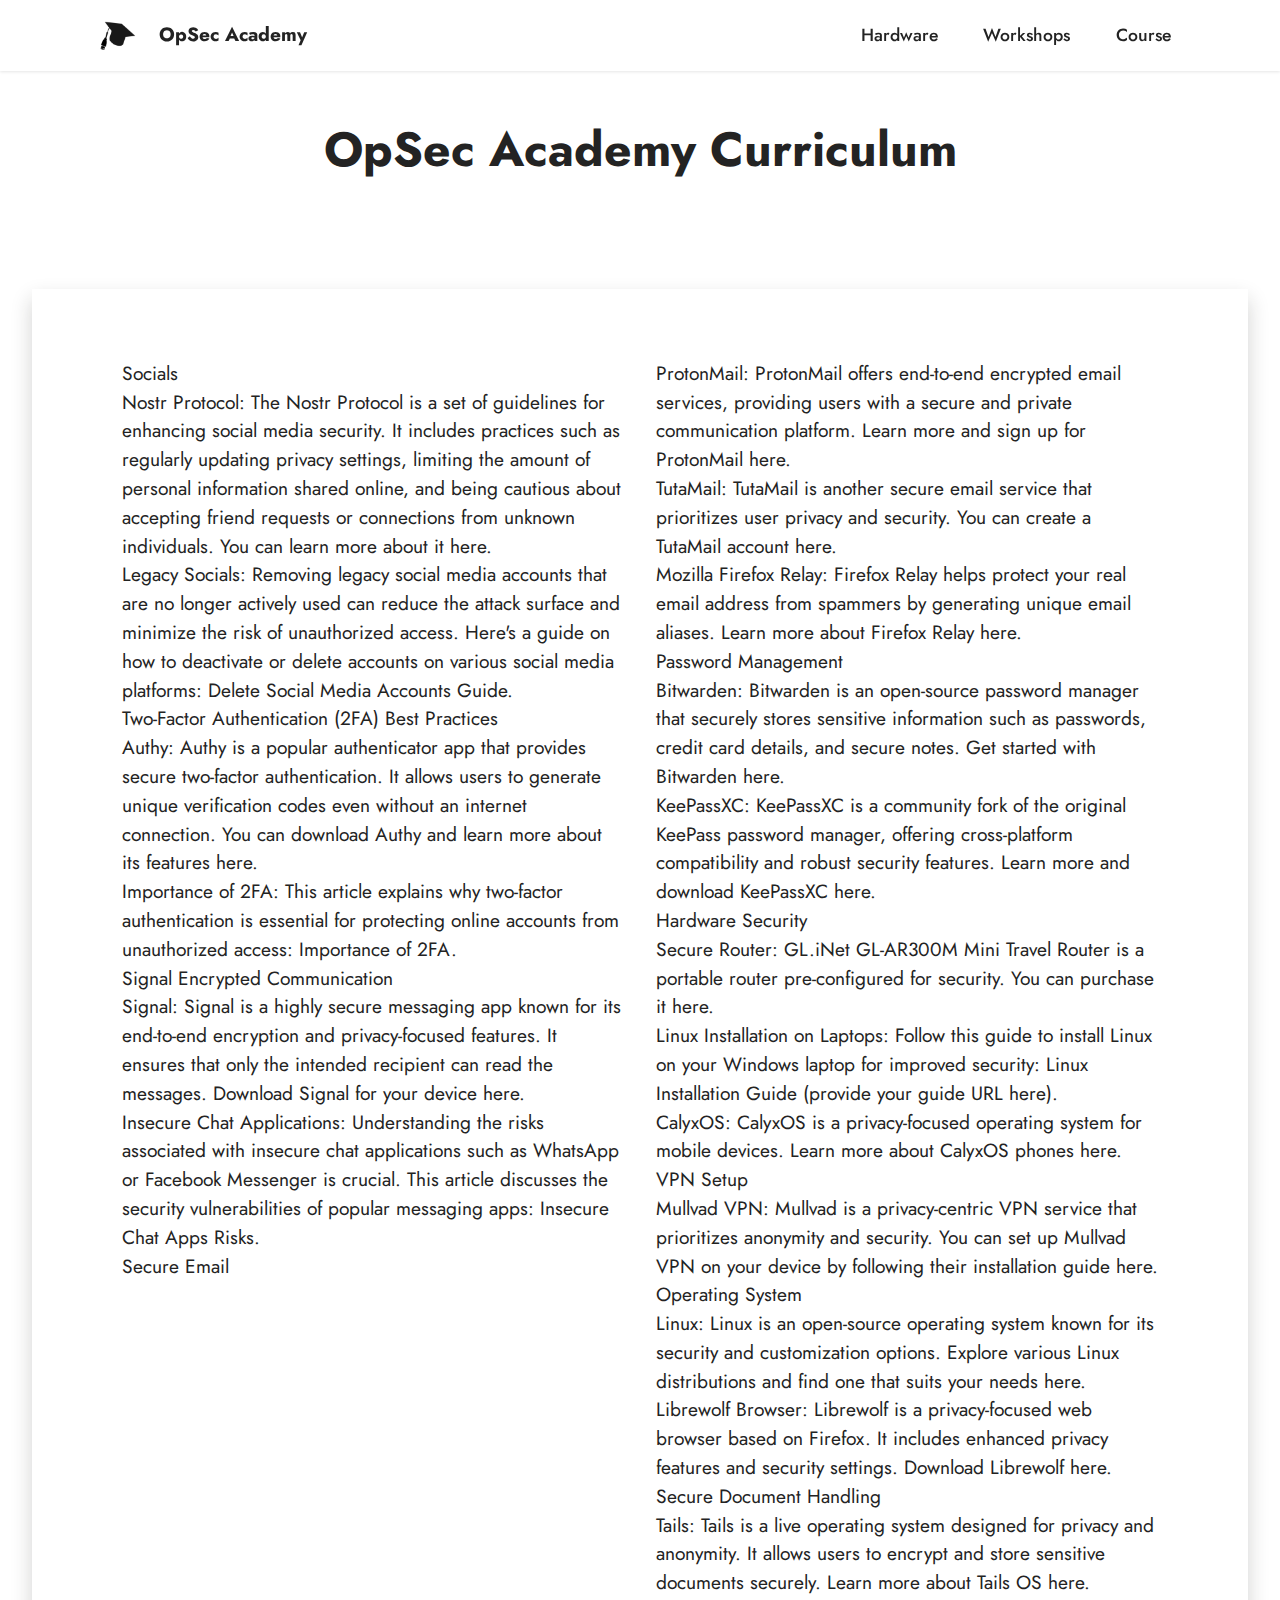
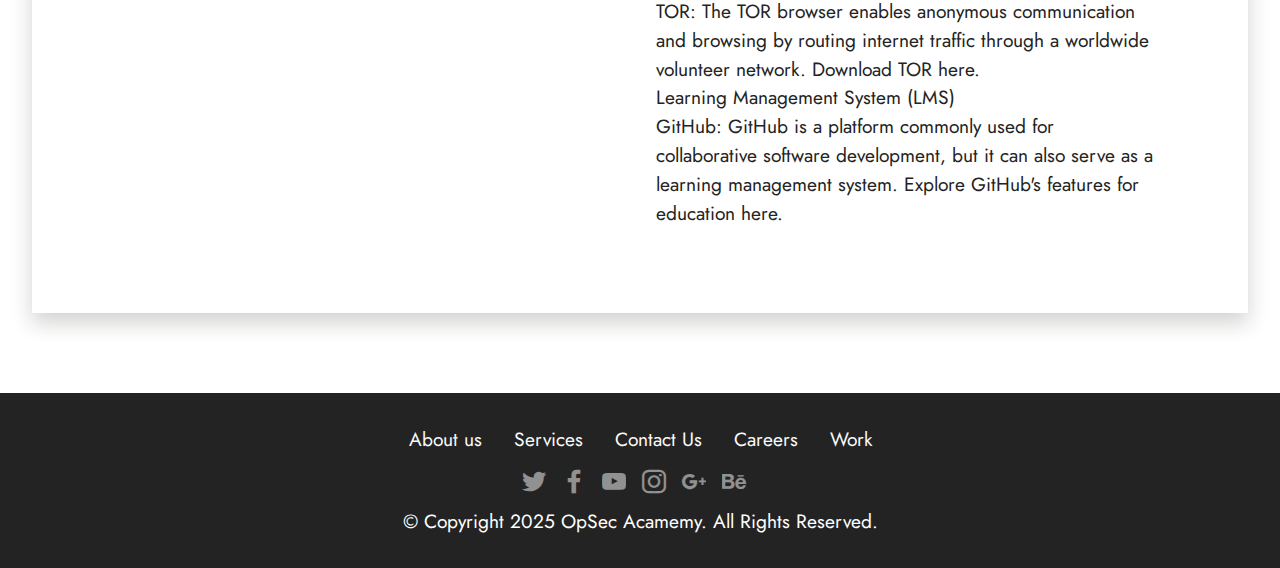
==== course.html @ b9a37368 "update" ====
<!DOCTYPE html>
<html  >
<head>
  
  <meta charset="UTF-8">
  <meta http-equiv="X-UA-Compatible" content="IE=edge">
  
  <meta name="viewport" content="width=device-width, initial-scale=1, minimum-scale=1">
  <link rel="shortcut icon" href="assets/images/opsecacademy-96x76.png" type="image/x-icon">
  <meta name="description" content="">
  
  
  <title>OpSec Course</title>
  <link rel="stylesheet" href="assets/bootstrap/css/bootstrap.min.css">
  <link rel="stylesheet" href="assets/bootstrap/css/bootstrap-grid.min.css">
  <link rel="stylesheet" href="assets/bootstrap/css/bootstrap-reboot.min.css">
  <link rel="stylesheet" href="assets/dropdown/css/style.css">
  <link rel="stylesheet" href="assets/socicon/css/styles.css">
  <link rel="stylesheet" href="assets/theme/css/style.css">
  <link rel="preload" href="https://fonts.googleapis.com/css?family=Jost:100,200,300,400,500,600,700,800,900,100i,200i,300i,400i,500i,600i,700i,800i,900i&display=swap" as="style" onload="this.onload=null;this.rel='stylesheet'">
  <noscript><link rel="stylesheet" href="https://fonts.googleapis.com/css?family=Jost:100,200,300,400,500,600,700,800,900,100i,200i,300i,400i,500i,600i,700i,800i,900i&display=swap"></noscript>
  <link rel="preload" as="style" href="assets/mobirise/css/mbr-additional.css"><link rel="stylesheet" href="assets/mobirise/css/mbr-additional.css" type="text/css">

  
  
  
</head>
<body>
  
  <section data-bs-version="5.1" class="menu menu3 cid-ucalGMJANB" once="menu" id="menu3-3">
    
    <nav class="navbar navbar-dropdown navbar-fixed-top navbar-expand-lg">
        <div class="container">
            <div class="navbar-brand">
                <span class="navbar-logo">
                    <a href="index.html">
                        <img src="assets/images/opsecacademy-96x76.png" alt="" style="height: 3rem;">
                    </a>
                </span>
                <span class="navbar-caption-wrap"><a class="navbar-caption text-black display-7" href="#">OpSec Academy</a></span>
            </div>
            <button class="navbar-toggler" type="button" data-toggle="collapse" data-bs-toggle="collapse" data-target="#navbarSupportedContent" data-bs-target="#navbarSupportedContent" aria-controls="navbarNavAltMarkup" aria-expanded="false" aria-label="Toggle navigation">
                <div class="hamburger">
                    <span></span>
                    <span></span>
                    <span></span>
                    <span></span>
                </div>
            </button>
            <div class="collapse navbar-collapse" id="navbarSupportedContent">
                <ul class="navbar-nav nav-dropdown nav-right" data-app-modern-menu="true"><li class="nav-item"><a class="nav-link link text-black text-primary display-4" href="index.html">Hardware</a></li>
                    <li class="nav-item"><a class="nav-link link text-black text-primary display-4" href="workshops.html">Workshops</a></li>
                    <li class="nav-item"><a class="nav-link link text-black text-primary display-4" href="course.html">Course</a>
                    </li></ul>
                
                
            </div>
        </div>
    </nav>
</section>

<section data-bs-version="5.1" class="content4 cid-ucblaBxtDt" id="content4-b">
    

    
    
    <div class="container">
        <div class="row justify-content-center">
            <div class="title col-md-12 col-lg-8">
                <h3 class="mbr-section-title mbr-fonts-style align-center mb-4 display-2"><strong>OpSec Academy Curriculum</strong></h3>
                
                
            </div>
        </div>
    </div>
</section>

<section data-bs-version="5.1" class="article02 cid-ucbkVNVhpx" id="article02-a">

    
    


    

    <div class="container-fluid">
        <div class="wrapper">
            <div class="row">
                <div class="col-12 col-lg-6">
                    <p class="mbr-text text1 mbr-fonts-style display-7">Socials
<br>Nostr Protocol: The Nostr Protocol is a set of guidelines for enhancing social media security. It includes practices such as regularly updating privacy settings, limiting the amount of personal information shared online, and being cautious about accepting friend requests or connections from unknown individuals. You can learn more about it here.
<br>Legacy Socials: Removing legacy social media accounts that are no longer actively used can reduce the attack surface and minimize the risk of unauthorized access. Here's a guide on how to deactivate or delete accounts on various social media platforms: Delete Social Media Accounts Guide.
<br>Two-Factor Authentication (2FA) Best Practices
<br>Authy: Authy is a popular authenticator app that provides secure two-factor authentication. It allows users to generate unique verification codes even without an internet connection. You can download Authy and learn more about its features here.
<br>Importance of 2FA: This article explains why two-factor authentication is essential for protecting online accounts from unauthorized access: Importance of 2FA.
<br>Signal Encrypted Communication
<br>Signal: Signal is a highly secure messaging app known for its end-to-end encryption and privacy-focused features. It ensures that only the intended recipient can read the messages. Download Signal for your device here.
<br>Insecure Chat Applications: Understanding the risks associated with insecure chat applications such as WhatsApp or Facebook Messenger is crucial. This article discusses the security vulnerabilities of popular messaging apps: Insecure Chat Apps Risks.
<br>Secure Email
<br><br></p>
                </div>
                <div class="col-12 col-lg-6">
                    <p class="mbr-text text2 mbr-fonts-style display-7">ProtonMail: ProtonMail offers end-to-end encrypted email services, providing users with a secure and private communication platform. Learn more and sign up for ProtonMail here.
<br>TutaMail: TutaMail is another secure email service that prioritizes user privacy and security. You can create a TutaMail account here.
<br>Mozilla Firefox Relay: Firefox Relay helps protect your real email address from spammers by generating unique email aliases. Learn more about Firefox Relay here.
<br>Password Management
<br>Bitwarden: Bitwarden is an open-source password manager that securely stores sensitive information such as passwords, credit card details, and secure notes. Get started with Bitwarden here.
<br>KeePassXC: KeePassXC is a community fork of the original KeePass password manager, offering cross-platform compatibility and robust security features. Learn more and download KeePassXC here.
<br>Hardware Security
<br>Secure Router: GL.iNet GL-AR300M Mini Travel Router is a portable router pre-configured for security. You can purchase it here.
<br>Linux Installation on Laptops: Follow this guide to install Linux on your Windows laptop for improved security: Linux Installation Guide (provide your guide URL here).
<br>CalyxOS: CalyxOS is a privacy-focused operating system for mobile devices. Learn more about CalyxOS phones here.
<br>VPN Setup
<br>Mullvad VPN: Mullvad is a privacy-centric VPN service that prioritizes anonymity and security. You can set up Mullvad VPN on your device by following their installation guide here.
<br>Operating System
<br>Linux: Linux is an open-source operating system known for its security and customization options. Explore various Linux distributions and find one that suits your needs here.
<br>Librewolf Browser: Librewolf is a privacy-focused web browser based on Firefox. It includes enhanced privacy features and security settings. Download Librewolf here.
<br>Secure Document Handling
<br>Tails: Tails is a live operating system designed for privacy and anonymity. It allows users to encrypt and store sensitive documents securely. Learn more about Tails OS here.
<br>TOR: The TOR browser enables anonymous communication and browsing by routing internet traffic through a worldwide volunteer network. Download TOR here.
<br>Learning Management System (LMS)
<br>GitHub: GitHub is a platform commonly used for collaborative software development, but it can also serve as a learning management system. Explore GitHub's features for education here.</p>
                </div>
            </div>
        </div>
    </div>
</section>

<section data-bs-version="5.1" class="footer3 cid-ucaxtlw8uZ" once="footers" id="footer3-4">

    

    

    <div class="container">
        <div class="media-container-row align-center mbr-white">
            <div class="row row-links">
                <ul class="foot-menu">
                    
                    
                    
                    
                    
                <li class="foot-menu-item mbr-fonts-style display-7">
                        <a class="text-white" href="#" target="_blank">About us</a>
                    </li><li class="foot-menu-item mbr-fonts-style display-7">
                        <a class="text-white" href="#" target="_blank">Services</a>
                    </li><li class="foot-menu-item mbr-fonts-style display-7">
                        <a class="text-white" href="#" target="_blank">Contact Us</a>
                    </li><li class="foot-menu-item mbr-fonts-style display-7">
                        <a class="text-white" href="#" target="_blank">Careers</a>
                    </li><li class="foot-menu-item mbr-fonts-style display-7">
                        <a class="text-white" href="#" target="_blank">Work</a>
                    </li></ul>
            </div>
            <div class="row social-row">
                <div class="social-list align-right pb-2">
                    
                    
                    
                    
                    
                    
                <div class="soc-item">
                        <a href="https://twitter.com/mobirise" target="_blank">
                            <span class="socicon-twitter socicon mbr-iconfont mbr-iconfont-social"></span>
                        </a>
                    </div><div class="soc-item">
                        <a href="https://www.facebook.com/pages/Mobirise/1616226671953247" target="_blank">
                            <span class="socicon-facebook socicon mbr-iconfont mbr-iconfont-social"></span>
                        </a>
                    </div><div class="soc-item">
                        <a href="https://www.youtube.com/c/mobirise" target="_blank">
                            <span class="socicon-youtube socicon mbr-iconfont mbr-iconfont-social"></span>
                        </a>
                    </div><div class="soc-item">
                        <a href="https://instagram.com/mobirise" target="_blank">
                            <span class="socicon-instagram socicon mbr-iconfont mbr-iconfont-social"></span>
                        </a>
                    </div><div class="soc-item">
                        <a href="https://plus.google.com/u/0/+Mobirise" target="_blank">
                            <span class="socicon-googleplus socicon mbr-iconfont mbr-iconfont-social"></span>
                        </a>
                    </div><div class="soc-item">
                        <a href="https://www.behance.net/Mobirise" target="_blank">
                            <span class="socicon-behance socicon mbr-iconfont mbr-iconfont-social"></span>
                        </a>
                    </div></div>
            </div>
            <div class="row row-copirayt">
                <p class="mbr-text mb-0 mbr-fonts-style mbr-white align-center display-7">
                    © Copyright 2025 OpSec Acamemy. All Rights Reserved.
                </p>
            </div>
        </div>
    </div>
</section>


<script src="assets/bootstrap/js/bootstrap.bundle.min.js"></script>
  <script src="assets/smoothscroll/smooth-scroll.js"></script>
  <script src="assets/ytplayer/index.js"></script>
  <script src="assets/dropdown/js/navbar-dropdown.js"></script>
  <script src="assets/theme/js/script.js"></script>
  
  
  
</body>
</html>
---- assets/dropdown/css/style.css ----
.navbar-dropdown {
  left: 0;
  padding: 0;
  position: absolute;
  right: 0;
  top: 0;
  transition: all 0.45s ease;
  z-index: 1030;
  background: #282828; }
  .navbar-dropdown .navbar-logo {
    margin-right: 0.8rem;
    transition: margin 0.3s ease-in-out;
    vertical-align: middle; }
    .navbar-dropdown .navbar-logo img {
      height: 3.125rem;
      transition: all 0.3s ease-in-out; }
    .navbar-dropdown .navbar-logo.mbr-iconfont {
      font-size: 3.125rem;
      line-height: 3.125rem; }
  .navbar-dropdown .navbar-caption {
    font-weight: 700;
    white-space: normal;
    vertical-align: -4px;
    line-height: 3.125rem !important; }
    .navbar-dropdown .navbar-caption, .navbar-dropdown .navbar-caption:hover {
      color: inherit;
      text-decoration: none; }
  .navbar-dropdown .mbr-iconfont + .navbar-caption {
    vertical-align: -1px; }
  .navbar-dropdown.navbar-fixed-top {
    position: fixed; }
  .navbar-dropdown .navbar-brand span {
    vertical-align: -4px; }
  .navbar-dropdown.bg-color.transparent {
    background: none; }
  .navbar-dropdown.navbar-short .navbar-brand {
    padding: 0.625rem 0; }
    .navbar-dropdown.navbar-short .navbar-brand span {
      vertical-align: -1px; }
  .navbar-dropdown.navbar-short .navbar-caption {
    line-height: 2.375rem !important;
    vertical-align: -2px; }
  .navbar-dropdown.navbar-short .navbar-logo {
    margin-right: 0.5rem; }
    .navbar-dropdown.navbar-short .navbar-logo img {
      height: 2.375rem; }
    .navbar-dropdown.navbar-short .navbar-logo.mbr-iconfont {
      font-size: 2.375rem;
      line-height: 2.375rem; }
  .navbar-dropdown.navbar-short .mbr-table-cell {
    height: 3.625rem; }
  .navbar-dropdown .navbar-close {
    left: 0.6875rem;
    position: fixed;
    top: 0.75rem;
    z-index: 1000; }
  .navbar-dropdown .hamburger-icon {
    content: "";
    display: inline-block;
    vertical-align: middle;
    width: 16px;
    -webkit-box-shadow: 0 -6px 0 1px #282828,0 0 0 1px #282828,0 6px 0 1px #282828;
    -moz-box-shadow: 0 -6px 0 1px #282828,0 0 0 1px #282828,0 6px 0 1px #282828;
    box-shadow: 0 -6px 0 1px #282828,0 0 0 1px #282828,0 6px 0 1px #282828; }

.dropdown-menu .dropdown-toggle[data-toggle="dropdown-submenu"]::after {
  border-bottom: 0.35em solid transparent;
  border-left: 0.35em solid;
  border-right: 0;
  border-top: 0.35em solid transparent;
  margin-left: 0.3rem; }

.dropdown-menu .dropdown-item:focus {
  outline: 0; }

.nav-dropdown {
  font-size: 0.75rem;
  font-weight: 500;
  height: auto !important; }
  .nav-dropdown .nav-btn {
    padding-left: 1rem; }
  .nav-dropdown .link {
    margin: .667em 1.667em;
    font-weight: 500;
    padding: 0;
    transition: color .2s ease-in-out; }
    .nav-dropdown .link.dropdown-toggle {
      margin-right: 2.583em; }
      .nav-dropdown .link.dropdown-toggle::after {
        margin-left: .25rem;
        border-top: 0.35em solid;
        border-right: 0.35em solid transparent;
        border-left: 0.35em solid transparent;
        border-bottom: 0; }
      .nav-dropdown .link.dropdown-toggle[aria-expanded="true"] {
        margin: 0;
        padding: 0.667em 3.263em  0.667em 1.667em; }
  .nav-dropdown .link::after,
  .nav-dropdown .dropdown-item::after {
    color: inherit; }
  .nav-dropdown .btn {
    font-size: 0.75rem;
    font-weight: 700;
    letter-spacing: 0;
    margin-bottom: 0;
    padding-left: 1.25rem;
    padding-right: 1.25rem; }
  .nav-dropdown .dropdown-menu {
    border-radius: 0;
    border: 0;
    left: 0;
    margin: 0;
    padding-bottom: 1.25rem;
    padding-top: 1.25rem;
    position: relative; }
  .nav-dropdown .dropdown-submenu {
    margin-left: 0.125rem;
    top: 0; }
  .nav-dropdown .dropdown-item {
    font-weight: 500;
    line-height: 2;
    padding: 0.3846em 4.615em 0.3846em 1.5385em;
    position: relative;
    transition: color .2s ease-in-out, background-color .2s ease-in-out; }
    .nav-dropdown .dropdown-item::after {
      margin-top: -0.3077em;
      position: absolute;
      right: 1.1538em;
      top: 50%; }
    .nav-dropdown .dropdown-item:focus, .nav-dropdown .dropdown-item:hover {
      background: none; }

@media (max-width: 767px) {
  .nav-dropdown.navbar-toggleable-sm {
    bottom: 0;
    display: none;
    left: 0;
    overflow-x: hidden;
    position: fixed;
    top: 0;
    transform: translateX(-100%);
    -ms-transform: translateX(-100%);
    -webkit-transform: translateX(-100%);
    width: 18.75rem;
    z-index: 999; } }
.nav-dropdown.navbar-toggleable-xl {
  bottom: 0;
  display: none;
  left: 0;
  overflow-x: hidden;
  position: fixed;
  top: 0;
  transform: translateX(-100%);
  -ms-transform: translateX(-100%);
  -webkit-transform: translateX(-100%);
  width: 18.75rem;
  z-index: 999; }

.nav-dropdown-sm {
  display: block !important;
  overflow-x: hidden;
  overflow: auto;
  padding-top: 3.875rem; }
  .nav-dropdown-sm::after {
    content: "";
    display: block;
    height: 3rem;
    width: 100%; }
  .nav-dropdown-sm.collapse.in ~ .navbar-close {
    display: block !important; }
  .nav-dropdown-sm.collapsing, .nav-dropdown-sm.collapse.in {
    transform: translateX(0);
    -ms-transform: translateX(0);
    -webkit-transform: translateX(0);
    transition: all 0.25s ease-out;
    -webkit-transition: all 0.25s ease-out;
    background: #282828; }
  .nav-dropdown-sm.collapsing[aria-expanded="false"] {
    transform: translateX(-100%);
    -ms-transform: translateX(-100%);
    -webkit-transform: translateX(-100%); }
  .nav-dropdown-sm .nav-item {
    display: block;
    margin-left: 0 !important;
    padding-left: 0; }
  .nav-dropdown-sm .link,
  .nav-dropdown-sm .dropdown-item {
    border-top: 1px dotted rgba(255, 255, 255, 0.1);
    font-size: 0.8125rem;
    line-height: 1.6;
    margin: 0 !important;
    padding: 0.875rem 2.4rem 0.875rem 1.5625rem !important;
    position: relative;
    white-space: normal; }
    .nav-dropdown-sm .link:focus, .nav-dropdown-sm .link:hover,
    .nav-dropdown-sm .dropdown-item:focus,
    .nav-dropdown-sm .dropdown-item:hover {
      background: rgba(0, 0, 0, 0.2) !important;
      color: #c0a375; }
  .nav-dropdown-sm .nav-btn {
    position: relative;
    padding: 1.5625rem 1.5625rem 0 1.5625rem; }
    .nav-dropdown-sm .nav-btn::before {
      border-top: 1px dotted rgba(255, 255, 255, 0.1);
      content: "";
      left: 0;
      position: absolute;
      top: 0;
      width: 100%; }
    .nav-dropdown-sm .nav-btn + .nav-btn {
      padding-top: 0.625rem; }
      .nav-dropdown-sm .nav-btn + .nav-btn::before {
        display: none; }
  .nav-dropdown-sm .btn {
    padding: 0.625rem 0; }
  .nav-dropdown-sm .dropdown-toggle[data-toggle="dropdown-submenu"]::after {
    margin-left: .25rem;
    border-top: 0.35em solid;
    border-right: 0.35em solid transparent;
    border-left: 0.35em solid transparent;
    border-bottom: 0; }
  .nav-dropdown-sm .dropdown-toggle[data-toggle="dropdown-submenu"][aria-expanded="true"]::after {
    border-top: 0;
    border-right: 0.35em solid transparent;
    border-left: 0.35em solid transparent;
    border-bottom: 0.35em solid; }
  .nav-dropdown-sm .dropdown-menu {
    margin: 0;
    padding: 0;
    position: relative;
    top: 0;
    left: 0;
    width: 100%;
    border: 0;
    float: none;
    border-radius: 0;
    background: none; }
  .nav-dropdown-sm .dropdown-submenu {
    left: 100%;
    margin-left: 0.125rem;
    margin-top: -1.25rem;
    top: 0; }

.navbar-toggleable-sm .nav-dropdown .dropdown-menu {
  position: absolute; }

.navbar-toggleable-sm .nav-dropdown .dropdown-submenu {
  left: 100%;
  margin-left: 0.125rem;
  margin-top: -1.25rem;
  top: 0; }

.navbar-toggleable-sm.opened .nav-dropdown .dropdown-menu {
  position: relative; }

.navbar-toggleable-sm.opened .nav-dropdown .dropdown-submenu {
  left: 0;
  margin-left: 00rem;
  margin-top: 0rem;
  top: 0; }

.is-builder .nav-dropdown.collapsing {
  transition: none !important; }
---- assets/socicon/css/styles.css ----
@charset "UTF-8";

@font-face {
  font-family: 'Socicon';
  src:  url('../fonts/socicon.eot');
  src:  url('../fonts/socicon.eot?#iefix') format('embedded-opentype'),
    url('../fonts/socicon.woff2') format('woff2'),
    url('../fonts/socicon.ttf') format('truetype'),
    url('../fonts/socicon.woff') format('woff'),
    url('../fonts/socicon.svg#socicon') format('svg');
  font-weight: normal;
  font-style: normal;
  font-display: swap;
}

[data-icon]:before {
  font-family: "socicon" !important;
  content: attr(data-icon);
  font-style: normal !important;
  font-weight: normal !important;
  font-variant: normal !important;
  text-transform: none !important;
  speak: none;
  line-height: 1;
  -webkit-font-smoothing: antialiased;
  -moz-osx-font-smoothing: grayscale;
}

[class^="socicon-"], [class*=" socicon-"] {
  /* use !important to prevent issues with browser extensions that change fonts */
  font-family: 'Socicon' !important;
  speak: none;
  font-style: normal;
  font-weight: normal;
  font-variant: normal;
  text-transform: none;
  line-height: 1;

  /* Better Font Rendering =========== */
  -webkit-font-smoothing: antialiased;
  -moz-osx-font-smoothing: grayscale;
}

.socicon-eitaa:before {
  content: "\e97c";
}
.socicon-soroush:before {
  content: "\e97d";
}
.socicon-bale:before {
  content: "\e97e";
}
.socicon-zazzle:before {
  content: "\e97b";
}
.socicon-society6:before {
  content: "\e97a";
}
.socicon-redbubble:before {
  content: "\e979";
}
.socicon-avvo:before {
  content: "\e978";
}
.socicon-stitcher:before {
  content: "\e977";
}
.socicon-googlehangouts:before {
  content: "\e974";
}
.socicon-dlive:before {
  content: "\e975";
}
.socicon-vsco:before {
  content: "\e976";
}
.socicon-flipboard:before {
  content: "\e973";
}
.socicon-ubuntu:before {
  content: "\e958";
}
.socicon-artstation:before {
  content: "\e959";
}
.socicon-invision:before {
  content: "\e95a";
}
.socicon-torial:before {
  content: "\e95b";
}
.socicon-collectorz:before {
  content: "\e95c";
}
.socicon-seenthis:before {
  content: "\e95d";
}
.socicon-googleplaymusic:before {
  content: "\e95e";
}
.socicon-debian:before {
  content: "\e95f";
}
.socicon-filmfreeway:before {
  content: "\e960";
}
.socicon-gnome:before {
  content: "\e961";
}
.socicon-itchio:before {
  content: "\e962";
}
.socicon-jamendo:before {
  content: "\e963";
}
.socicon-mix:before {
  content: "\e964";
}
.socicon-sharepoint:before {
  content: "\e965";
}
.socicon-tinder:before {
  content: "\e966";
}
.socicon-windguru:before {
  content: "\e967";
}
.socicon-cdbaby:before {
  content: "\e968";
}
.socicon-elementaryos:before {
  content: "\e969";
}
.socicon-stage32:before {
  content: "\e96a";
}
.socicon-tiktok:before {
  content: "\e96b";
}
.socicon-gitter:before {
  content: "\e96c";
}
.socicon-letterboxd:before {
  content: "\e96d";
}
.socicon-threema:before {
  content: "\e96e";
}
.socicon-splice:before {
  content: "\e96f";
}
.socicon-metapop:before {
  content: "\e970";
}
.socicon-naver:before {
  content: "\e971";
}
.socicon-remote:before {
  content: "\e972";
}
.socicon-internet:before {
  content: "\e957";
}
.socicon-moddb:before {
  content: "\e94b";
}
.socicon-indiedb:before {
  content: "\e94c";
}
.socicon-traxsource:before {
  content: "\e94d";
}
.socicon-gamefor:before {
  content: "\e94e";
}
.socicon-pixiv:before {
  content: "\e94f";
}
.socicon-myanimelist:before {
  content: "\e950";
}
.socicon-blackberry:before {
  content: "\e951";
}
.socicon-wickr:before {
  content: "\e952";
}
.socicon-spip:before {
  content: "\e953";
}
.socicon-napster:before {
  content: "\e954";
}
.socicon-beatport:before {
  content: "\e955";
}
.socicon-hackerone:before {
  content: "\e956";
}
.socicon-hackernews:before {
  content: "\e946";
}
.socicon-smashwords:before {
  content: "\e947";
}
.socicon-kobo:before {
  content: "\e948";
}
.socicon-bookbub:before {
  content: "\e949";
}
.socicon-mailru:before {
  content: "\e94a";
}
.socicon-gitlab:before {
  content: "\e945";
}
.socicon-instructables:before {
  content: "\e944";
}
.socicon-portfolio:before {
  content: "\e943";
}
.socicon-codered:before {
  content: "\e940";
}
.socicon-origin:before {
  content: "\e941";
}
.socicon-nextdoor:before {
  content: "\e942";
}
.socicon-udemy:before {
  content: "\e93f";
}
.socicon-livemaster:before {
  content: "\e93e";
}
.socicon-crunchbase:before {
  content: "\e93b";
}
.socicon-homefy:before {
  content: "\e93c";
}
.socicon-calendly:before {
  content: "\e93d";
}
.socicon-realtor:before {
  content: "\e90f";
}
.socicon-tidal:before {
  content: "\e910";
}
.socicon-qobuz:before {
  content: "\e911";
}
.socicon-natgeo:before {
  content: "\e912";
}
.socicon-mastodon:before {
  content: "\e913";
}
.socicon-unsplash:before {
  content: "\e914";
}
.socicon-homeadvisor:before {
  content: "\e915";
}
.socicon-angieslist:before {
  content: "\e916";
}
.socicon-codepen:before {
  content: "\e917";
}
.socicon-slack:before {
  content: "\e918";
}
.socicon-openaigym:before {
  content: "\e919";
}
.socicon-logmein:before {
  content: "\e91a";
}
.socicon-fiverr:before {
  content: "\e91b";
}
.socicon-gotomeeting:before {
  content: "\e91c";
}
.socicon-aliexpress:before {
  content: "\e91d";
}
.socicon-guru:before {
  content: "\e91e";
}
.socicon-appstore:before {
  content: "\e91f";
}
.socicon-homes:before {
  content: "\e920";
}
.socicon-zoom:before {
  content: "\e921";
}
.socicon-alibaba:before {
  content: "\e922";
}
.socicon-craigslist:before {
  content: "\e923";
}
.socicon-wix:before {
  content: "\e924";
}
.socicon-redfin:before {
  content: "\e925";
}
.socicon-googlecalendar:before {
  content: "\e926";
}
.socicon-shopify:before {
  content: "\e927";
}
.socicon-freelancer:before {
  content: "\e928";
}
.socicon-seedrs:before {
  content: "\e929";
}
.socicon-bing:before {
  content: "\e92a";
}
.socicon-doodle:before {
  content: "\e92b";
}
.socicon-bonanza:before {
  content: "\e92c";
}
.socicon-squarespace:before {
  content: "\e92d";
}
.socicon-toptal:before {
  content: "\e92e";
}
.socicon-gust:before {
  content: "\e92f";
}
.socicon-ask:before {
  content: "\e930";
}
.socicon-trulia:before {
  content: "\e931";
}
.socicon-loomly:before {
  content: "\e932";
}
.socicon-ghost:before {
  content: "\e933";
}
.socicon-upwork:before {
  content: "\e934";
}
.socicon-fundable:before {
  content: "\e935";
}
.socicon-booking:before {
  content: "\e936";
}
.socicon-googlemaps:before {
  content: "\e937";
}
.socicon-zillow:before {
  content: "\e938";
}
.socicon-niconico:before {
  content: "\e939";
}
.socicon-toneden:before {
  content: "\e93a";
}
.socicon-augment:before {
  content: "\e908";
}
.socicon-bitbucket:before {
  content: "\e909";
}
.socicon-fyuse:before {
  content: "\e90a";
}
.socicon-yt-gaming:before {
  content: "\e90b";
}
.socicon-sketchfab:before {
  content: "\e90c";
}
.socicon-mobcrush:before {
  content: "\e90d";
}
.socicon-microsoft:before {
  content: "\e90e";
}
.socicon-pandora:before {
  content: "\e907";
}
.socicon-messenger:before {
  content: "\e906";
}
.socicon-gamewisp:before {
  content: "\e905";
}
.socicon-bloglovin:before {
  content: "\e904";
}
.socicon-tunein:before {
  content: "\e903";
}
.socicon-gamejolt:before {
  content: "\e901";
}
.socicon-trello:before {
  content: "\e902";
}
.socicon-spreadshirt:before {
  content: "\e900";
}
.socicon-500px:before {
  content: "\e000";
}
.socicon-8tracks:before {
  content: "\e001";
}
.socicon-airbnb:before {
  content: "\e002";
}
.socicon-alliance:before {
  content: "\e003";
}
.socicon-amazon:before {
  content: "\e004";
}
.socicon-amplement:before {
  content: "\e005";
}
.socicon-android:before {
  content: "\e006";
}
.socicon-angellist:before {
  content: "\e007";
}
.socicon-apple:before {
  content: "\e008";
}
.socicon-appnet:before {
  content: "\e009";
}
.socicon-baidu:before {
  content: "\e00a";
}
.socicon-bandcamp:before {
  content: "\e00b";
}
.socicon-battlenet:before {
  content: "\e00c";
}
.socicon-mixer:before {
  content: "\e00d";
}
.socicon-bebee:before {
  content: "\e00e";
}
.socicon-bebo:before {
  content: "\e00f";
}
.socicon-behance:before {
  content: "\e010";
}
.socicon-blizzard:before {
  content: "\e011";
}
.socicon-blogger:before {
  content: "\e012";
}
.socicon-buffer:before {
  content: "\e013";
}
.socicon-chrome:before {
  content: "\e014";
}
.socicon-coderwall:before {
  content: "\e015";
}
.socicon-curse:before {
  content: "\e016";
}
.socicon-dailymotion:before {
  content: "\e017";
}
.socicon-deezer:before {
  content: "\e018";
}
.socicon-delicious:before {
  content: "\e019";
}
.socicon-deviantart:before {
  content: "\e01a";
}
.socicon-diablo:before {
  content: "\e01b";
}
.socicon-digg:before {
  content: "\e01c";
}
.socicon-discord:before {
  content: "\e01d";
}
.socicon-disqus:before {
  content: "\e01e";
}
.socicon-douban:before {
  content: "\e01f";
}
.socicon-draugiem:before {
  content: "\e020";
}
.socicon-dribbble:before {
  content: "\e021";
}
.socicon-drupal:before {
  content: "\e022";
}
.socicon-ebay:before {
  content: "\e023";
}
.socicon-ello:before {
  content: "\e024";
}
.socicon-endomodo:before {
  content: "\e025";
}
.socicon-envato:before {
  content: "\e026";
}
.socicon-etsy:before {
  content: "\e027";
}
.socicon-facebook:before {
  content: "\e028";
}
.socicon-feedburner:before {
  content: "\e029";
}
.socicon-filmweb:before {
  content: "\e02a";
}
.socicon-firefox:before {
  content: "\e02b";
}
.socicon-flattr:before {
  content: "\e02c";
}
.socicon-flickr:before {
  content: "\e02d";
}
.socicon-formulr:before {
  content: "\e02e";
}
.socicon-forrst:before {
  content: "\e02f";
}
.socicon-foursquare:before {
  content: "\e030";
}
.socicon-friendfeed:before {
  content: "\e031";
}
.socicon-github:before {
  content: "\e032";
}
.socicon-goodreads:before {
  content: "\e033";
}
.socicon-google:before {
  content: "\e034";
}
.socicon-googlescholar:before {
  content: "\e035";
}
.socicon-googlegroups:before {
  content: "\e036";
}
.socicon-googlephotos:before {
  content: "\e037";
}
.socicon-googleplus:before {
  content: "\e038";
}
.socicon-grooveshark:before {
  content: "\e039";
}
.socicon-hackerrank:before {
  content: "\e03a";
}
.socicon-hearthstone:before {
  content: "\e03b";
}
.socicon-hellocoton:before {
  content: "\e03c";
}
.socicon-heroes:before {
  content: "\e03d";
}
.socicon-smashcast:before {
  content: "\e03e";
}
.socicon-horde:before {
  content: "\e03f";
}
.socicon-houzz:before {
  content: "\e040";
}
.socicon-icq:before {
  content: "\e041";
}
.socicon-identica:before {
  content: "\e042";
}
.socicon-imdb:before {
  content: "\e043";
}
.socicon-instagram:before {
  content: "\e044";
}
.socicon-issuu:before {
  content: "\e045";
}
.socicon-istock:before {
  content: "\e046";
}
.socicon-itunes:before {
  content: "\e047";
}
.socicon-keybase:before {
  content: "\e048";
}
.socicon-lanyrd:before {
  content: "\e049";
}
.socicon-lastfm:before {
  content: "\e04a";
}
.socicon-line:before {
  content: "\e04b";
}
.socicon-linkedin:before {
  content: "\e04c";
}
.socicon-livejournal:before {
  content: "\e04d";
}
.socicon-lyft:before {
  content: "\e04e";
}
.socicon-macos:before {
  content: "\e04f";
}
.socicon-mail:before {
  content: "\e050";
}
.socicon-medium:before {
  content: "\e051";
}
.socicon-meetup:before {
  content: "\e052";
}
.socicon-mixcloud:before {
  content: "\e053";
}
.socicon-modelmayhem:before {
  content: "\e054";
}
.socicon-mumble:before {
  content: "\e055";
}
.socicon-myspace:before {
  content: "\e056";
}
.socicon-newsvine:before {
  content: "\e057";
}
.socicon-nintendo:before {
  content: "\e058";
}
.socicon-npm:before {
  content: "\e059";
}
.socicon-odnoklassniki:before {
  content: "\e05a";
}
.socicon-openid:before {
  content: "\e05b";
}
.socicon-opera:before {
  content: "\e05c";
}
.socicon-outlook:before {
  content: "\e05d";
}
.socicon-overwatch:before {
  content: "\e05e";
}
.socicon-patreon:before {
  content: "\e05f";
}
.socicon-paypal:before {
  content: "\e060";
}
.socicon-periscope:before {
  content: "\e061";
}
.socicon-persona:before {
  content: "\e062";
}
.socicon-pinterest:before {
  content: "\e063";
}
.socicon-play:before {
  content: "\e064";
}
.socicon-player:before {
  content: "\e065";
}
.socicon-playstation:before {
  content: "\e066";
}
.socicon-pocket:before {
  content: "\e067";
}
.socicon-qq:before {
  content: "\e068";
}
.socicon-quora:before {
  content: "\e069";
}
.socicon-raidcall:before {
  content: "\e06a";
}
.socicon-ravelry:before {
  content: "\e06b";
}
.socicon-reddit:before {
  content: "\e06c";
}
.socicon-renren:before {
  content: "\e06d";
}
.socicon-researchgate:before {
  content: "\e06e";
}
.socicon-residentadvisor:before {
  content: "\e06f";
}
.socicon-reverbnation:before {
  content: "\e070";
}
.socicon-rss:before {
  content: "\e071";
}
.socicon-sharethis:before {
  content: "\e072";
}
.socicon-skype:before {
  content: "\e073";
}
.socicon-slideshare:before {
  content: "\e074";
}
.socicon-smugmug:before {
  content: "\e075";
}
.socicon-snapchat:before {
  content: "\e076";
}
.socicon-songkick:before {
  content: "\e077";
}
.socicon-soundcloud:before {
  content: "\e078";
}
.socicon-spotify:before {
  content: "\e079";
}
.socicon-stackexchange:before {
  content: "\e07a";
}
.socicon-stackoverflow:before {
  content: "\e07b";
}
.socicon-starcraft:before {
  content: "\e07c";
}
.socicon-stayfriends:before {
  content: "\e07d";
}
.socicon-steam:before {
  content: "\e07e";
}
.socicon-storehouse:before {
  content: "\e07f";
}
.socicon-strava:before {
  content: "\e080";
}
.socicon-streamjar:before {
  content: "\e081";
}
.socicon-stumbleupon:before {
  content: "\e082";
}
.socicon-swarm:before {
  content: "\e083";
}
.socicon-teamspeak:before {
  content: "\e084";
}
.socicon-teamviewer:before {
  content: "\e085";
}
.socicon-technorati:before {
  content: "\e086";
}
.socicon-telegram:before {
  content: "\e087";
}
.socicon-tripadvisor:before {
  content: "\e088";
}
.socicon-tripit:before {
  content: "\e089";
}
.socicon-triplej:before {
  content: "\e08a";
}
.socicon-tumblr:before {
  content: "\e08b";
}
.socicon-twitch:before {
  content: "\e08c";
}
.socicon-twitter:before {
  content: "\e08d";
}
.socicon-uber:before {
  content: "\e08e";
}
.socicon-ventrilo:before {
  content: "\e08f";
}
.socicon-viadeo:before {
  content: "\e090";
}
.socicon-viber:before {
  content: "\e091";
}
.socicon-viewbug:before {
  content: "\e092";
}
.socicon-vimeo:before {
  content: "\e093";
}
.socicon-vine:before {
  content: "\e094";
}
.socicon-vkontakte:before {
  content: "\e095";
}
.socicon-warcraft:before {
  content: "\e096";
}
.socicon-wechat:before {
  content: "\e097";
}
.socicon-weibo:before {
  content: "\e098";
}
.socicon-whatsapp:before {
  content: "\e099";
}
.socicon-wikipedia:before {
  content: "\e09a";
}
.socicon-windows:before {
  content: "\e09b";
}
.socicon-wordpress:before {
  content: "\e09c";
}
.socicon-wykop:before {
  content: "\e09d";
}
.socicon-xbox:before {
  content: "\e09e";
}
.socicon-xing:before {
  content: "\e09f";
}
.socicon-yahoo:before {
  content: "\e0a0";
}
.socicon-yammer:before {
  content: "\e0a1";
}
.socicon-yandex:before {
  content: "\e0a2";
}
.socicon-yelp:before {
  content: "\e0a3";
}
.socicon-younow:before {
  content: "\e0a4";
}
.socicon-youtube:before {
  content: "\e0a5";
}
.socicon-zapier:before {
  content: "\e0a6";
}
.socicon-zerply:before {
  content: "\e0a7";
}
.socicon-zomato:before {
  content: "\e0a8";
}
.socicon-zynga:before {
  content: "\e0a9";
}
---- assets/theme/css/style.css ----
@charset "UTF-8";
section {
  background-color: #ffffff;
}

body {
  font-style: normal;
  line-height: 1.5;
  font-weight: 400;
  color: #232323;
  position: relative;
}

button {
  background-color: transparent;
  border-color: transparent;
}

section,
.container,
.container-fluid {
  position: relative;
  word-wrap: break-word;
}

a.mbr-iconfont:hover {
  text-decoration: none;
}

.article .lead p,
.article .lead ul,
.article .lead ol,
.article .lead pre,
.article .lead blockquote {
  margin-bottom: 0;
}

a {
  font-style: normal;
  font-weight: 400;
  cursor: pointer;
}
a, a:hover {
  text-decoration: none;
}

.mbr-section-title {
  font-style: normal;
  line-height: 1.3;
}

.mbr-section-subtitle {
  line-height: 1.3;
}

.mbr-text {
  font-style: normal;
  line-height: 1.7;
}

h1,
h2,
h3,
h4,
h5,
h6,
.display-1,
.display-2,
.display-4,
.display-5,
.display-7,
span,
p,
a {
  line-height: 1;
  word-break: break-word;
  word-wrap: break-word;
  font-weight: 400;
}

b,
strong {
  font-weight: bold;
}

input:-webkit-autofill, input:-webkit-autofill:hover, input:-webkit-autofill:focus, input:-webkit-autofill:active {
  transition-delay: 9999s;
  -webkit-transition-property: background-color, color;
  transition-property: background-color, color;
}

textarea[type=hidden] {
  display: none;
}

section {
  background-position: 50% 50%;
  background-repeat: no-repeat;
  background-size: cover;
}
section .mbr-background-video,
section .mbr-background-video-preview {
  position: absolute;
  bottom: 0;
  left: 0;
  right: 0;
  top: 0;
}

.hidden {
  visibility: hidden;
}

.mbr-z-index20 {
  z-index: 20;
}

/*! Base colors */
.mbr-white {
  color: #ffffff;
}

.mbr-black {
  color: #111111;
}

.mbr-bg-white {
  background-color: #ffffff;
}

.mbr-bg-black {
  background-color: #000000;
}

/*! Text-aligns */
.align-left {
  text-align: left;
}

.align-center {
  text-align: center;
}

.align-right {
  text-align: right;
}

/*! Font-weight  */
.mbr-light {
  font-weight: 300;
}

.mbr-regular {
  font-weight: 400;
}

.mbr-semibold {
  font-weight: 500;
}

.mbr-bold {
  font-weight: 700;
}

/*! Media  */
.media-content {
  flex-basis: 100%;
}

.media-container-row {
  display: flex;
  flex-direction: row;
  flex-wrap: wrap;
  justify-content: center;
  align-content: center;
  align-items: start;
}
.media-container-row .media-size-item {
  width: 400px;
}

.media-container-column {
  display: flex;
  flex-direction: column;
  flex-wrap: wrap;
  justify-content: center;
  align-content: center;
  align-items: stretch;
}
.media-container-column > * {
  width: 100%;
}

@media (min-width: 992px) {
  .media-container-row {
    flex-wrap: nowrap;
  }
}
figure {
  margin-bottom: 0;
  overflow: hidden;
}

figure[mbr-media-size] {
  transition: width 0.1s;
}

img,
iframe {
  display: block;
  width: 100%;
}

.card {
  background-color: transparent;
  border: none;
}

.card-box {
  width: 100%;
}

.card-img {
  text-align: center;
  flex-shrink: 0;
  -webkit-flex-shrink: 0;
}

.media {
  max-width: 100%;
  margin: 0 auto;
}

.mbr-figure {
  align-self: center;
}

.media-container > div {
  max-width: 100%;
}

.mbr-figure img,
.card-img img {
  width: 100%;
}

@media (max-width: 991px) {
  .media-size-item {
    width: auto !important;
  }

  .media {
    width: auto;
  }

  .mbr-figure {
    width: 100% !important;
  }
}
/*! Buttons */
.mbr-section-btn {
  margin-left: -0.6rem;
  margin-right: -0.6rem;
  font-size: 0;
}

.btn {
  font-weight: 600;
  border-width: 1px;
  font-style: normal;
  margin: 0.6rem 0.6rem;
  white-space: normal;
  transition: all 0.2s ease-in-out;
  display: inline-flex;
  align-items: center;
  justify-content: center;
  word-break: break-word;
}

.btn-sm {
  font-weight: 600;
  letter-spacing: 0px;
  transition: all 0.3s ease-in-out;
}

.btn-md {
  font-weight: 600;
  letter-spacing: 0px;
  transition: all 0.3s ease-in-out;
}

.btn-lg {
  font-weight: 600;
  letter-spacing: 0px;
  transition: all 0.3s ease-in-out;
}

.btn-form {
  margin: 0;
}
.btn-form:hover {
  cursor: pointer;
}

nav .mbr-section-btn {
  margin-left: 0rem;
  margin-right: 0rem;
}

/*! Btn icon margin */
.btn .mbr-iconfont,
.btn.btn-sm .mbr-iconfont {
  order: 1;
  cursor: pointer;
  margin-left: 0.5rem;
  vertical-align: sub;
}

.btn.btn-md .mbr-iconfont,
.btn.btn-md .mbr-iconfont {
  margin-left: 0.8rem;
}

.mbr-regular {
  font-weight: 400;
}

.mbr-semibold {
  font-weight: 500;
}

.mbr-bold {
  font-weight: 700;
}

[type=submit] {
  -webkit-appearance: none;
}

/*! Full-screen */
.mbr-fullscreen .mbr-overlay {
  min-height: 100vh;
}

.mbr-fullscreen {
  display: flex;
  display: -moz-flex;
  display: -ms-flex;
  display: -o-flex;
  align-items: center;
  min-height: 100vh;
  padding-top: 3rem;
  padding-bottom: 3rem;
}

/*! Map */
.map {
  height: 25rem;
  position: relative;
}
.map iframe {
  width: 100%;
  height: 100%;
}

/*! Scroll to top arrow */
.mbr-arrow-up {
  bottom: 25px;
  right: 90px;
  position: fixed;
  text-align: right;
  z-index: 5000;
  color: #ffffff;
  font-size: 22px;
}

.mbr-arrow-up a {
  background: rgba(0, 0, 0, 0.2);
  border-radius: 50%;
  color: #fff;
  display: inline-block;
  height: 60px;
  width: 60px;
  border: 2px solid #fff;
  outline-style: none !important;
  position: relative;
  text-decoration: none;
  transition: all 0.3s ease-in-out;
  cursor: pointer;
  text-align: center;
}
.mbr-arrow-up a:hover {
  background-color: rgba(0, 0, 0, 0.4);
}
.mbr-arrow-up a i {
  line-height: 60px;
}

.mbr-arrow-up-icon {
  display: block;
  color: #fff;
}

.mbr-arrow-up-icon::before {
  content: "›";
  display: inline-block;
  font-family: serif;
  font-size: 22px;
  line-height: 1;
  font-style: normal;
  position: relative;
  top: 6px;
  left: -4px;
  transform: rotate(-90deg);
}

/*! Arrow Down */
.mbr-arrow {
  position: absolute;
  bottom: 45px;
  left: 50%;
  width: 60px;
  height: 60px;
  cursor: pointer;
  background-color: rgba(80, 80, 80, 0.5);
  border-radius: 50%;
  transform: translateX(-50%);
}
@media (max-width: 767px) {
  .mbr-arrow {
    display: none;
  }
}
.mbr-arrow > a {
  display: inline-block;
  text-decoration: none;
  outline-style: none;
  -webkit-animation: arrowdown 1.7s ease-in-out infinite;
          animation: arrowdown 1.7s ease-in-out infinite;
  color: #ffffff;
}
.mbr-arrow > a > i {
  position: absolute;
  top: -2px;
  left: 15px;
  font-size: 2rem;
}

#scrollToTop a i::before {
  content: "";
  position: absolute;
  display: block;
  border-bottom: 2.5px solid #fff;
  border-left: 2.5px solid #fff;
  width: 27.8%;
  height: 27.8%;
  left: 50%;
  top: 51%;
  transform: translateY(-30%) translateX(-50%) rotate(135deg);
}

@keyframes arrowdown {
  0% {
    transform: translateY(0px);
  }
  50% {
    transform: translateY(-5px);
  }
  100% {
    transform: translateY(0px);
  }
}
@-webkit-keyframes arrowdown {
  0% {
    transform: translateY(0px);
  }
  50% {
    transform: translateY(-5px);
  }
  100% {
    transform: translateY(0px);
  }
}
@media (max-width: 500px) {
  .mbr-arrow-up {
    left: 0;
    right: 0;
    text-align: center;
  }
}
/*Gradients animation*/
@keyframes gradient-animation {
  from {
    background-position: 0% 100%;
    -webkit-animation-timing-function: ease-in-out;
            animation-timing-function: ease-in-out;
  }
  to {
    background-position: 100% 0%;
    -webkit-animation-timing-function: ease-in-out;
            animation-timing-function: ease-in-out;
  }
}
@-webkit-keyframes gradient-animation {
  from {
    background-position: 0% 100%;
    -webkit-animation-timing-function: ease-in-out;
            animation-timing-function: ease-in-out;
  }
  to {
    background-position: 100% 0%;
    -webkit-animation-timing-function: ease-in-out;
            animation-timing-function: ease-in-out;
  }
}
.bg-gradient {
  background-size: 200% 200%;
  animation: gradient-animation 5s infinite alternate;
  -webkit-animation: gradient-animation 5s infinite alternate;
}

.menu .navbar-brand {
  display: -webkit-flex;
}
.menu .navbar-brand span {
  display: flex;
  display: -webkit-flex;
}
.menu .navbar-brand .navbar-caption-wrap {
  display: -webkit-flex;
}
.menu .navbar-brand .navbar-logo img {
  display: -webkit-flex;
  width: auto;
}
@media (min-width: 768px) and (max-width: 991px) {
  .menu .navbar-toggleable-sm .navbar-nav {
    display: -ms-flexbox;
  }
}
@media (max-width: 991px) {
  .menu .navbar-collapse {
    max-height: 93.5vh;
  }
  .menu .navbar-collapse.show {
    overflow: auto;
  }
}
@media (min-width: 992px) {
  .menu .navbar-nav.nav-dropdown {
    display: -webkit-flex;
  }
  .menu .navbar-toggleable-sm .navbar-collapse {
    display: -webkit-flex !important;
  }
  .menu .collapsed .navbar-collapse {
    max-height: 93.5vh;
  }
  .menu .collapsed .navbar-collapse.show {
    overflow: auto;
  }
}
@media (max-width: 767px) {
  .menu .navbar-collapse {
    max-height: 80vh;
  }
}

.nav-link .mbr-iconfont {
  margin-right: 0.5rem;
}

.navbar {
  display: -webkit-flex;
  -webkit-flex-wrap: wrap;
  -webkit-align-items: center;
  -webkit-justify-content: space-between;
}

.navbar-collapse {
  -webkit-flex-basis: 100%;
  -webkit-flex-grow: 1;
  -webkit-align-items: center;
}

.nav-dropdown .link {
  padding: 0.667em 1.667em !important;
  margin: 0 !important;
}

.nav {
  display: -webkit-flex;
  -webkit-flex-wrap: wrap;
}

.row {
  display: -webkit-flex;
  -webkit-flex-wrap: wrap;
}

.justify-content-center {
  -webkit-justify-content: center;
}

.form-inline {
  display: -webkit-flex;
}

.card-wrapper {
  -webkit-flex: 1;
}

.carousel-control {
  z-index: 10;
  display: -webkit-flex;
}

.carousel-controls {
  display: -webkit-flex;
}

.media {
  display: -webkit-flex;
}

.form-group:focus {
  outline: none;
}

.jq-selectbox__select {
  padding: 7px 0;
  position: relative;
}

.jq-selectbox__dropdown {
  overflow: hidden;
  border-radius: 10px;
  position: absolute;
  top: 100%;
  left: 0 !important;
  width: 100% !important;
}

.jq-selectbox__trigger-arrow {
  right: 0;
  transform: translateY(-50%);
}

.jq-selectbox li {
  padding: 1.07em 0.5em;
}

input[type=range] {
  padding-left: 0 !important;
  padding-right: 0 !important;
}

.modal-dialog,
.modal-content {
  height: 100%;
}

.modal-dialog .carousel-inner {
  height: calc(100vh - 1.75rem);
}
@media (max-width: 575px) {
  .modal-dialog .carousel-inner {
    height: calc(100vh - 1rem);
  }
}

.carousel-item {
  text-align: center;
}

.carousel-item img {
  margin: auto;
}

.navbar-toggler {
  align-self: flex-start;
  padding: 0.25rem 0.75rem;
  font-size: 1.25rem;
  line-height: 1;
  background: transparent;
  border: 1px solid transparent;
  border-radius: 0.25rem;
}

.navbar-toggler:focus,
.navbar-toggler:hover {
  text-decoration: none;
  box-shadow: none;
}

.navbar-toggler-icon {
  display: inline-block;
  width: 1.5em;
  height: 1.5em;
  vertical-align: middle;
  content: "";
  background: no-repeat center center;
  background-size: 100% 100%;
}

.navbar-toggler-left {
  position: absolute;
  left: 1rem;
}

.navbar-toggler-right {
  position: absolute;
  right: 1rem;
}

.card-img {
  width: auto;
}

.menu .navbar.collapsed:not(.beta-menu) {
  flex-direction: column;
}

.carousel-item.active,
.carousel-item-next,
.carousel-item-prev {
  display: flex;
}

.note-air-layout .dropup .dropdown-menu,
.note-air-layout .navbar-fixed-bottom .dropdown .dropdown-menu {
  bottom: initial !important;
}

html,
body {
  height: auto;
  min-height: 100vh;
}

.dropup .dropdown-toggle::after {
  display: none;
}

.form-asterisk {
  font-family: initial;
  position: absolute;
  top: -2px;
  font-weight: normal;
}

.form-control-label {
  position: relative;
  cursor: pointer;
  margin-bottom: 0.357em;
  padding: 0;
}

.alert {
  color: #ffffff;
  border-radius: 0;
  border: 0;
  font-size: 1.1rem;
  line-height: 1.5;
  margin-bottom: 1.875rem;
  padding: 1.25rem;
  position: relative;
  text-align: center;
}
.alert.alert-form::after {
  background-color: inherit;
  bottom: -7px;
  content: "";
  display: block;
  height: 14px;
  left: 50%;
  margin-left: -7px;
  position: absolute;
  transform: rotate(45deg);
  width: 14px;
}

.form-control {
  background-color: #ffffff;
  background-clip: border-box;
  color: #232323;
  line-height: 1rem !important;
  height: auto;
  padding: 0.6rem 1.2rem;
  transition: border-color 0.25s ease 0s;
  border: 1px solid transparent !important;
  border-radius: 4px;
  box-shadow: rgba(0, 0, 0, 0.07) 0px 1px 1px 0px, rgba(0, 0, 0, 0.07) 0px 1px 3px 0px, rgba(0, 0, 0, 0.03) 0px 0px 0px 1px;
}
.form-active .form-control:invalid {
  border-color: red;
}

form .row {
  margin-left: -0.6rem;
  margin-right: -0.6rem;
}
form .row [class*=col] {
  padding-left: 0.6rem;
  padding-right: 0.6rem;
}

form .mbr-section-btn {
  margin: 0;
  padding-left: 0.6rem;
  padding-right: 0.6rem;
}

form .btn {
  display: flex;
  padding: 0.6rem 1.2rem;
  margin: 0;
}

form .form-check-input {
  margin-top: 0.5;
}

textarea.form-control {
  line-height: 1.5rem !important;
}

.form-group {
  margin-bottom: 1.2rem;
}

.form-control,
form .btn {
  min-height: 48px;
}

.gdpr-block label span.textGDPR input[name=gdpr] {
  top: 7px;
}

.form-control:focus {
  box-shadow: none;
}

:focus {
  outline: none;
}

.mbr-overlay {
  background-color: #000;
  bottom: 0;
  left: 0;
  opacity: 0.5;
  position: absolute;
  right: 0;
  top: 0;
  z-index: 0;
  pointer-events: none;
}

blockquote {
  font-style: italic;
  padding: 3rem;
  font-size: 1.09rem;
  position: relative;
  border-left: 3px solid;
}

ul,
ol,
pre,
blockquote {
  margin-bottom: 2.3125rem;
}

.mt-4 {
  margin-top: 2rem !important;
}

.mb-4 {
  margin-bottom: 2rem !important;
}

@media (min-width: 992px) {
  .container {
    padding-left: 16px;
    padding-right: 16px;
  }

  .row {
    margin-left: -16px;
    margin-right: -16px;
  }
  .row > [class*=col] {
    padding-left: 16px;
    padding-right: 16px;
  }
}
@media (min-width: 768px) {
  .container-fluid {
    padding-left: 32px;
    padding-right: 32px;
  }
}
@media (min-width: 768px) and (max-width: 991px) {
  .mbr-container {
    padding-left: 32px;
    padding-right: 32px;
  }
}
@media (max-width: 767px) {
  .mbr-container {
    padding-left: 16px;
    padding-right: 16px;
  }
}
.card-wrapper,
.item-wrapper {
  overflow: hidden;
}

.app-video-wrapper > img {
  opacity: 1;
}

.item {
  position: relative;
}

.dropdown-menu .dropdown-menu {
  left: 100%;
}

.dropdown-item + .dropdown-menu {
  display: none;
}

.dropdown-item:hover + .dropdown-menu,
.dropdown-menu:hover {
  display: block;
}

@media (min-aspect-ratio: 16/9) {
  .mbr-video-foreground {
    height: 300% !important;
    top: -100% !important;
  }
}
@media (max-aspect-ratio: 16/9) {
  .mbr-video-foreground {
    width: 300% !important;
    left: -100% !important;
  }
}
---- assets/mobirise/css/mbr-additional.css ----
body {
  font-family: Jost;
}
.display-1 {
  font-family: 'Jost', sans-serif;
  font-size: 4.6rem;
  line-height: 1.1;
}
.display-1 > .mbr-iconfont {
  font-size: 5.75rem;
}
.display-2 {
  font-family: 'Jost', sans-serif;
  font-size: 3rem;
  line-height: 1.1;
}
.display-2 > .mbr-iconfont {
  font-size: 3.75rem;
}
.display-4 {
  font-family: 'Jost', sans-serif;
  font-size: 1.1rem;
  line-height: 1.5;
}
.display-4 > .mbr-iconfont {
  font-size: 1.375rem;
}
.display-5 {
  font-family: 'Jost', sans-serif;
  font-size: 2rem;
  line-height: 1.5;
}
.display-5 > .mbr-iconfont {
  font-size: 2.5rem;
}
.display-7 {
  font-family: 'Jost', sans-serif;
  font-size: 1.2rem;
  line-height: 1.5;
}
.display-7 > .mbr-iconfont {
  font-size: 1.5rem;
}
/* ---- Fluid typography for mobile devices ---- */
/* 1.4 - font scale ratio ( bootstrap == 1.42857 ) */
/* 100vw - current viewport width */
/* (48 - 20)  48 == 48rem == 768px, 20 == 20rem == 320px(minimal supported viewport) */
/* 0.65 - min scale variable, may vary */
@media (max-width: 992px) {
  .display-1 {
    font-size: 3.68rem;
  }
}
@media (max-width: 768px) {
  .display-1 {
    font-size: 3.22rem;
    font-size: calc( 2.26rem + (4.6 - 2.26) * ((100vw - 20rem) / (48 - 20)));
    line-height: calc( 1.1 * (2.26rem + (4.6 - 2.26) * ((100vw - 20rem) / (48 - 20))));
  }
  .display-2 {
    font-size: 2.4rem;
    font-size: calc( 1.7rem + (3 - 1.7) * ((100vw - 20rem) / (48 - 20)));
    line-height: calc( 1.3 * (1.7rem + (3 - 1.7) * ((100vw - 20rem) / (48 - 20))));
  }
  .display-4 {
    font-size: 0.88rem;
    font-size: calc( 1.0350000000000001rem + (1.1 - 1.0350000000000001) * ((100vw - 20rem) / (48 - 20)));
    line-height: calc( 1.4 * (1.0350000000000001rem + (1.1 - 1.0350000000000001) * ((100vw - 20rem) / (48 - 20))));
  }
  .display-5 {
    font-size: 1.6rem;
    font-size: calc( 1.35rem + (2 - 1.35) * ((100vw - 20rem) / (48 - 20)));
    line-height: calc( 1.4 * (1.35rem + (2 - 1.35) * ((100vw - 20rem) / (48 - 20))));
  }
  .display-7 {
    font-size: 0.96rem;
    font-size: calc( 1.07rem + (1.2 - 1.07) * ((100vw - 20rem) / (48 - 20)));
    line-height: calc( 1.4 * (1.07rem + (1.2 - 1.07) * ((100vw - 20rem) / (48 - 20))));
  }
}
/* Buttons */
.btn {
  padding: 0.6rem 1.2rem;
  border-radius: 4px;
}
.btn-sm {
  padding: 0.6rem 1.2rem;
  border-radius: 4px;
}
.btn-md {
  padding: 0.6rem 1.2rem;
  border-radius: 4px;
}
.btn-lg {
  padding: 1rem 2.6rem;
  border-radius: 4px;
}
.bg-primary {
  background-color: #6592e6 !important;
}
.bg-success {
  background-color: #40b0bf !important;
}
.bg-info {
  background-color: #47b5ed !important;
}
.bg-warning {
  background-color: #ffe161 !important;
}
.bg-danger {
  background-color: #ff9966 !important;
}
.btn-primary,
.btn-primary:active {
  background-color: #6592e6 !important;
  border-color: #6592e6 !important;
  color: #ffffff !important;
  box-shadow: 0 2px 2px 0 rgba(0, 0, 0, 0.2);
}
.btn-primary:hover,
.btn-primary:focus,
.btn-primary.focus,
.btn-primary.active {
  color: #ffffff !important;
  background-color: #2260d2 !important;
  border-color: #2260d2 !important;
  box-shadow: 0 2px 5px 0 rgba(0, 0, 0, 0.2);
}
.btn-primary.disabled,
.btn-primary:disabled {
  color: #ffffff !important;
  background-color: #2260d2 !important;
  border-color: #2260d2 !important;
}
.btn-secondary,
.btn-secondary:active {
  background-color: #ff6666 !important;
  border-color: #ff6666 !important;
  color: #ffffff !important;
  box-shadow: 0 2px 2px 0 rgba(0, 0, 0, 0.2);
}
.btn-secondary:hover,
.btn-secondary:focus,
.btn-secondary.focus,
.btn-secondary.active {
  color: #ffffff !important;
  background-color: #ff0f0f !important;
  border-color: #ff0f0f !important;
  box-shadow: 0 2px 5px 0 rgba(0, 0, 0, 0.2);
}
.btn-secondary.disabled,
.btn-secondary:disabled {
  color: #ffffff !important;
  background-color: #ff0f0f !important;
  border-color: #ff0f0f !important;
}
.btn-info,
.btn-info:active {
  background-color: #47b5ed !important;
  border-color: #47b5ed !important;
  color: #ffffff !important;
  box-shadow: 0 2px 2px 0 rgba(0, 0, 0, 0.2);
}
.btn-info:hover,
.btn-info:focus,
.btn-info.focus,
.btn-info.active {
  color: #ffffff !important;
  background-color: #148cca !important;
  border-color: #148cca !important;
  box-shadow: 0 2px 5px 0 rgba(0, 0, 0, 0.2);
}
.btn-info.disabled,
.btn-info:disabled {
  color: #ffffff !important;
  background-color: #148cca !important;
  border-color: #148cca !important;
}
.btn-success,
.btn-success:active {
  background-color: #40b0bf !important;
  border-color: #40b0bf !important;
  color: #ffffff !important;
  box-shadow: 0 2px 2px 0 rgba(0, 0, 0, 0.2);
}
.btn-success:hover,
.btn-success:focus,
.btn-success.focus,
.btn-success.active {
  color: #ffffff !important;
  background-color: #2a747e !important;
  border-color: #2a747e !important;
  box-shadow: 0 2px 5px 0 rgba(0, 0, 0, 0.2);
}
.btn-success.disabled,
.btn-success:disabled {
  color: #ffffff !important;
  background-color: #2a747e !important;
  border-color: #2a747e !important;
}
.btn-warning,
.btn-warning:active {
  background-color: #ffe161 !important;
  border-color: #ffe161 !important;
  color: #614f00 !important;
  box-shadow: 0 2px 2px 0 rgba(0, 0, 0, 0.2);
}
.btn-warning:hover,
.btn-warning:focus,
.btn-warning.focus,
.btn-warning.active {
  color: #0a0800 !important;
  background-color: #ffd10a !important;
  border-color: #ffd10a !important;
  box-shadow: 0 2px 5px 0 rgba(0, 0, 0, 0.2);
}
.btn-warning.disabled,
.btn-warning:disabled {
  color: #614f00 !important;
  background-color: #ffd10a !important;
  border-color: #ffd10a !important;
}
.btn-danger,
.btn-danger:active {
  background-color: #ff9966 !important;
  border-color: #ff9966 !important;
  color: #ffffff !important;
  box-shadow: 0 2px 2px 0 rgba(0, 0, 0, 0.2);
}
.btn-danger:hover,
.btn-danger:focus,
.btn-danger.focus,
.btn-danger.active {
  color: #ffffff !important;
  background-color: #ff5f0f !important;
  border-color: #ff5f0f !important;
  box-shadow: 0 2px 5px 0 rgba(0, 0, 0, 0.2);
}
.btn-danger.disabled,
.btn-danger:disabled {
  color: #ffffff !important;
  background-color: #ff5f0f !important;
  border-color: #ff5f0f !important;
}
.btn-white,
.btn-white:active {
  background-color: #fafafa !important;
  border-color: #fafafa !important;
  color: #7a7a7a !important;
  box-shadow: 0 2px 2px 0 rgba(0, 0, 0, 0.2);
}
.btn-white:hover,
.btn-white:focus,
.btn-white.focus,
.btn-white.active {
  color: #4f4f4f !important;
  background-color: #cfcfcf !important;
  border-color: #cfcfcf !important;
  box-shadow: 0 2px 5px 0 rgba(0, 0, 0, 0.2);
}
.btn-white.disabled,
.btn-white:disabled {
  color: #7a7a7a !important;
  background-color: #cfcfcf !important;
  border-color: #cfcfcf !important;
}
.btn-black,
.btn-black:active {
  background-color: #232323 !important;
  border-color: #232323 !important;
  color: #ffffff !important;
  box-shadow: 0 2px 2px 0 rgba(0, 0, 0, 0.2);
}
.btn-black:hover,
.btn-black:focus,
.btn-black.focus,
.btn-black.active {
  color: #ffffff !important;
  background-color: #000000 !important;
  border-color: #000000 !important;
  box-shadow: 0 2px 5px 0 rgba(0, 0, 0, 0.2);
}
.btn-black.disabled,
.btn-black:disabled {
  color: #ffffff !important;
  background-color: #000000 !important;
  border-color: #000000 !important;
}
.btn-primary-outline,
.btn-primary-outline:active {
  background-color: transparent !important;
  border-color: transparent;
  color: #6592e6;
}
.btn-primary-outline:hover,
.btn-primary-outline:focus,
.btn-primary-outline.focus,
.btn-primary-outline.active {
  color: #2260d2 !important;
  background-color: transparent!important;
  border-color: transparent!important;
  box-shadow: none!important;
}
.btn-primary-outline.disabled,
.btn-primary-outline:disabled {
  color: #ffffff !important;
  background-color: #6592e6 !important;
  border-color: #6592e6 !important;
}
.btn-secondary-outline,
.btn-secondary-outline:active {
  background-color: transparent !important;
  border-color: transparent;
  color: #ff6666;
}
.btn-secondary-outline:hover,
.btn-secondary-outline:focus,
.btn-secondary-outline.focus,
.btn-secondary-outline.active {
  color: #ff0f0f !important;
  background-color: transparent!important;
  border-color: transparent!important;
  box-shadow: none!important;
}
.btn-secondary-outline.disabled,
.btn-secondary-outline:disabled {
  color: #ffffff !important;
  background-color: #ff6666 !important;
  border-color: #ff6666 !important;
}
.btn-info-outline,
.btn-info-outline:active {
  background-color: transparent !important;
  border-color: transparent;
  color: #47b5ed;
}
.btn-info-outline:hover,
.btn-info-outline:focus,
.btn-info-outline.focus,
.btn-info-outline.active {
  color: #148cca !important;
  background-color: transparent!important;
  border-color: transparent!important;
  box-shadow: none!important;
}
.btn-info-outline.disabled,
.btn-info-outline:disabled {
  color: #ffffff !important;
  background-color: #47b5ed !important;
  border-color: #47b5ed !important;
}
.btn-success-outline,
.btn-success-outline:active {
  background-color: transparent !important;
  border-color: transparent;
  color: #40b0bf;
}
.btn-success-outline:hover,
.btn-success-outline:focus,
.btn-success-outline.focus,
.btn-success-outline.active {
  color: #2a747e !important;
  background-color: transparent!important;
  border-color: transparent!important;
  box-shadow: none!important;
}
.btn-success-outline.disabled,
.btn-success-outline:disabled {
  color: #ffffff !important;
  background-color: #40b0bf !important;
  border-color: #40b0bf !important;
}
.btn-warning-outline,
.btn-warning-outline:active {
  background-color: transparent !important;
  border-color: transparent;
  color: #ffe161;
}
.btn-warning-outline:hover,
.btn-warning-outline:focus,
.btn-warning-outline.focus,
.btn-warning-outline.active {
  color: #ffd10a !important;
  background-color: transparent!important;
  border-color: transparent!important;
  box-shadow: none!important;
}
.btn-warning-outline.disabled,
.btn-warning-outline:disabled {
  color: #614f00 !important;
  background-color: #ffe161 !important;
  border-color: #ffe161 !important;
}
.btn-danger-outline,
.btn-danger-outline:active {
  background-color: transparent !important;
  border-color: transparent;
  color: #ff9966;
}
.btn-danger-outline:hover,
.btn-danger-outline:focus,
.btn-danger-outline.focus,
.btn-danger-outline.active {
  color: #ff5f0f !important;
  background-color: transparent!important;
  border-color: transparent!important;
  box-shadow: none!important;
}
.btn-danger-outline.disabled,
.btn-danger-outline:disabled {
  color: #ffffff !important;
  background-color: #ff9966 !important;
  border-color: #ff9966 !important;
}
.btn-black-outline,
.btn-black-outline:active {
  background-color: transparent !important;
  border-color: transparent;
  color: #232323;
}
.btn-black-outline:hover,
.btn-black-outline:focus,
.btn-black-outline.focus,
.btn-black-outline.active {
  color: #000000 !important;
  background-color: transparent!important;
  border-color: transparent!important;
  box-shadow: none!important;
}
.btn-black-outline.disabled,
.btn-black-outline:disabled {
  color: #ffffff !important;
  background-color: #232323 !important;
  border-color: #232323 !important;
}
.btn-white-outline,
.btn-white-outline:active {
  background-color: transparent !important;
  border-color: transparent;
  color: #fafafa;
}
.btn-white-outline:hover,
.btn-white-outline:focus,
.btn-white-outline.focus,
.btn-white-outline.active {
  color: #cfcfcf !important;
  background-color: transparent!important;
  border-color: transparent!important;
  box-shadow: none!important;
}
.btn-white-outline.disabled,
.btn-white-outline:disabled {
  color: #7a7a7a !important;
  background-color: #fafafa !important;
  border-color: #fafafa !important;
}
.text-primary {
  color: #6592e6 !important;
}
.text-secondary {
  color: #ff6666 !important;
}
.text-success {
  color: #40b0bf !important;
}
.text-info {
  color: #47b5ed !important;
}
.text-warning {
  color: #ffe161 !important;
}
.text-danger {
  color: #ff9966 !important;
}
.text-white {
  color: #fafafa !important;
}
.text-black {
  color: #232323 !important;
}
a.text-primary:hover,
a.text-primary:focus,
a.text-primary.active {
  color: #205ac5 !important;
}
a.text-secondary:hover,
a.text-secondary:focus,
a.text-secondary.active {
  color: #ff0000 !important;
}
a.text-success:hover,
a.text-success:focus,
a.text-success.active {
  color: #266a73 !important;
}
a.text-info:hover,
a.text-info:focus,
a.text-info.active {
  color: #1283bc !important;
}
a.text-warning:hover,
a.text-warning:focus,
a.text-warning.active {
  color: #facb00 !important;
}
a.text-danger:hover,
a.text-danger:focus,
a.text-danger.active {
  color: #ff5500 !important;
}
a.text-white:hover,
a.text-white:focus,
a.text-white.active {
  color: #c7c7c7 !important;
}
a.text-black:hover,
a.text-black:focus,
a.text-black.active {
  color: #000000 !important;
}
a[class*="text-"]:not(.nav-link):not(.dropdown-item):not([role]):not(.navbar-caption) {
  position: relative;
  background-image: transparent;
  background-size: 10000px 2px;
  background-repeat: no-repeat;
  background-position: 0px 1.2em;
  background-position: -10000px 1.2em;
}
a[class*="text-"]:not(.nav-link):not(.dropdown-item):not([role]):not(.navbar-caption):hover {
  transition: background-position 2s ease-in-out;
  background-image: linear-gradient(currentColor 50%, currentColor 50%);
  background-position: 0px 1.2em;
}
.nav-tabs .nav-link.active {
  color: #6592e6;
}
.nav-tabs .nav-link:not(.active) {
  color: #232323;
}
.alert-success {
  background-color: #70c770;
}
.alert-info {
  background-color: #47b5ed;
}
.alert-warning {
  background-color: #ffe161;
}
.alert-danger {
  background-color: #ff9966;
}
.mbr-gallery-filter li.active .btn {
  background-color: #6592e6;
  border-color: #6592e6;
  color: #ffffff;
}
.mbr-gallery-filter li.active .btn:focus {
  box-shadow: none;
}
a,
a:hover {
  color: #6592e6;
}
.mbr-plan-header.bg-primary .mbr-plan-subtitle,
.mbr-plan-header.bg-primary .mbr-plan-price-desc {
  color: #ffffff;
}
.mbr-plan-header.bg-success .mbr-plan-subtitle,
.mbr-plan-header.bg-success .mbr-plan-price-desc {
  color: #a0d8df;
}
.mbr-plan-header.bg-info .mbr-plan-subtitle,
.mbr-plan-header.bg-info .mbr-plan-price-desc {
  color: #ffffff;
}
.mbr-plan-header.bg-warning .mbr-plan-subtitle,
.mbr-plan-header.bg-warning .mbr-plan-price-desc {
  color: #ffffff;
}
.mbr-plan-header.bg-danger .mbr-plan-subtitle,
.mbr-plan-header.bg-danger .mbr-plan-price-desc {
  color: #ffffff;
}
/* Scroll to top button*/
.scrollToTop_wraper {
  display: none;
}
.form-control {
  font-family: 'Jost', sans-serif;
  font-size: 1.1rem;
  line-height: 1.5;
  font-weight: 400;
}
.form-control > .mbr-iconfont {
  font-size: 1.375rem;
}
.form-control:hover,
.form-control:focus {
  box-shadow: rgba(0, 0, 0, 0.07) 0px 1px 1px 0px, rgba(0, 0, 0, 0.07) 0px 1px 3px 0px, rgba(0, 0, 0, 0.03) 0px 0px 0px 1px;
  border-color: #6592e6 !important;
}
.form-control:-webkit-input-placeholder {
  font-family: 'Jost', sans-serif;
  font-size: 1.1rem;
  line-height: 1.5;
  font-weight: 400;
}
.form-control:-webkit-input-placeholder > .mbr-iconfont {
  font-size: 1.375rem;
}
blockquote {
  border-color: #6592e6;
}
/* Forms */
.jq-selectbox li:hover,
.jq-selectbox li.selected {
  background-color: #6592e6;
  color: #ffffff;
}
.jq-number__spin {
  transition: 0.25s ease;
}
.jq-number__spin:hover {
  border-color: #6592e6;
}
.jq-selectbox .jq-selectbox__trigger-arrow,
.jq-number__spin.minus:after,
.jq-number__spin.plus:after {
  transition: 0.4s;
  border-top-color: #353535;
  border-bottom-color: #353535;
}
.jq-selectbox:hover .jq-selectbox__trigger-arrow,
.jq-number__spin.minus:hover:after,
.jq-number__spin.plus:hover:after {
  border-top-color: #6592e6;
  border-bottom-color: #6592e6;
}
.xdsoft_datetimepicker .xdsoft_calendar td.xdsoft_default,
.xdsoft_datetimepicker .xdsoft_calendar td.xdsoft_current,
.xdsoft_datetimepicker .xdsoft_timepicker .xdsoft_time_box > div > div.xdsoft_current {
  color: #ffffff !important;
  background-color: #6592e6 !important;
  box-shadow: none !important;
}
.xdsoft_datetimepicker .xdsoft_calendar td:hover,
.xdsoft_datetimepicker .xdsoft_timepicker .xdsoft_time_box > div > div:hover {
  color: #000000 !important;
  background: #ff6666 !important;
  box-shadow: none !important;
}
.lazy-bg {
  background-image: none !important;
}
.lazy-placeholder:not(section),
.lazy-none {
  display: block;
  position: relative;
  padding-bottom: 56.25%;
  width: 100%;
  height: auto;
}
iframe.lazy-placeholder,
.lazy-placeholder:after {
  content: '';
  position: absolute;
  width: 200px;
  height: 200px;
  background: transparent no-repeat center;
  background-size: contain;
  top: 50%;
  left: 50%;
  transform: translateX(-50%) translateY(-50%);
  background-image: url("data:image/svg+xml;charset=UTF-8,%3csvg width='32' height='32' viewBox='0 0 64 64' xmlns='http://www.w3.org/2000/svg' stroke='%236592e6' %3e%3cg fill='none' fill-rule='evenodd'%3e%3cg transform='translate(16 16)' stroke-width='2'%3e%3ccircle stroke-opacity='.5' cx='16' cy='16' r='16'/%3e%3cpath d='M32 16c0-9.94-8.06-16-16-16'%3e%3canimateTransform attributeName='transform' type='rotate' from='0 16 16' to='360 16 16' dur='1s' repeatCount='indefinite'/%3e%3c/path%3e%3c/g%3e%3c/g%3e%3c/svg%3e");
}
section.lazy-placeholder:after {
  opacity: 0.5;
}
body {
  overflow-x: hidden;
}
a {
  transition: color 0.6s;
}
.cid-ucalGMJANB {
  z-index: 1000;
  width: 100%;
  position: relative;
  min-height: 60px;
}
.cid-ucalGMJANB nav.navbar {
  position: fixed;
}
.cid-ucalGMJANB .dropdown-item:before {
  font-family: Moririse2 !important;
  content: "\e966";
  display: inline-block;
  width: 0;
  position: absolute;
  left: 1rem;
  top: 0.5rem;
  margin-right: 0.5rem;
  line-height: 1;
  font-size: inherit;
  vertical-align: middle;
  text-align: center;
  overflow: hidden;
  transform: scale(0, 1);
  transition: all 0.25s ease-in-out;
}
.cid-ucalGMJANB .dropdown-menu {
  padding: 0;
  border-radius: 4px;
  box-shadow: 0 1px 3px 0 rgba(0, 0, 0, 0.1);
}
.cid-ucalGMJANB .dropdown-item {
  border-bottom: 1px solid #e6e6e6;
}
.cid-ucalGMJANB .dropdown-item:hover,
.cid-ucalGMJANB .dropdown-item:focus {
  background: #6592e6 !important;
  color: white !important;
}
.cid-ucalGMJANB .dropdown-item:hover span {
  color: white;
}
.cid-ucalGMJANB .dropdown-item:first-child {
  border-top-left-radius: 4px;
  border-top-right-radius: 4px;
}
.cid-ucalGMJANB .dropdown-item:last-child {
  border-bottom: none;
  border-bottom-left-radius: 4px;
  border-bottom-right-radius: 4px;
}
.cid-ucalGMJANB .nav-dropdown .link {
  padding: 0 0.3em !important;
  margin: 0.667em 1em !important;
}
.cid-ucalGMJANB .nav-dropdown .link.dropdown-toggle::after {
  margin-left: 0.5rem;
  margin-top: 0.2rem;
}
.cid-ucalGMJANB .nav-link {
  position: relative;
}
.cid-ucalGMJANB .container {
  display: flex;
  margin: auto;
  flex-wrap: nowrap;
}
@media (max-width: 991px) {
  .cid-ucalGMJANB .container {
    flex-wrap: wrap;
  }
}
.cid-ucalGMJANB .container-fluid {
  flex-wrap: nowrap;
}
@media (max-width: 991px) {
  .cid-ucalGMJANB .container-fluid {
    flex-wrap: wrap;
  }
}
.cid-ucalGMJANB .iconfont-wrapper {
  color: #000000 !important;
  font-size: 1.5rem;
  padding-right: 0.5rem;
}
.cid-ucalGMJANB .dropdown-menu,
.cid-ucalGMJANB .navbar.opened {
  background: #ffffff !important;
}
.cid-ucalGMJANB .nav-item:focus,
.cid-ucalGMJANB .nav-link:focus {
  outline: none;
}
.cid-ucalGMJANB .dropdown .dropdown-menu .dropdown-item {
  width: auto;
  transition: all 0.25s ease-in-out;
}
.cid-ucalGMJANB .dropdown .dropdown-menu .dropdown-item::after {
  right: 0.5rem;
}
.cid-ucalGMJANB .dropdown .dropdown-menu .dropdown-item .mbr-iconfont {
  margin-right: 0.5rem;
  vertical-align: sub;
}
.cid-ucalGMJANB .dropdown .dropdown-menu .dropdown-item .mbr-iconfont:before {
  display: inline-block;
  transform: scale(1, 1);
  transition: all 0.25s ease-in-out;
}
.cid-ucalGMJANB .collapsed .dropdown-menu .dropdown-item:before {
  display: none;
}
.cid-ucalGMJANB .collapsed .dropdown .dropdown-menu .dropdown-item {
  padding: 0.235em 1.5em 0.235em 1.5em !important;
  transition: none;
  margin: 0 !important;
}
.cid-ucalGMJANB .navbar {
  min-height: 70px;
  transition: all 0.3s;
  border-bottom: 1px solid transparent;
  box-shadow: 0 1px 3px 0 rgba(0, 0, 0, 0.1);
  background: #ffffff;
}
.cid-ucalGMJANB .navbar.opened {
  transition: all 0.3s;
}
.cid-ucalGMJANB .navbar .dropdown-item {
  padding: 0.5rem 1.8rem;
}
.cid-ucalGMJANB .navbar .navbar-logo img {
  width: auto;
}
.cid-ucalGMJANB .navbar .navbar-collapse {
  justify-content: flex-end;
  z-index: 1;
}
.cid-ucalGMJANB .navbar.collapsed {
  justify-content: center;
}
.cid-ucalGMJANB .navbar.collapsed .nav-item .nav-link::before {
  display: none;
}
.cid-ucalGMJANB .navbar.collapsed.opened .dropdown-menu {
  top: 0;
}
@media (min-width: 992px) {
  .cid-ucalGMJANB .navbar.collapsed.opened:not(.navbar-short) .navbar-collapse {
    max-height: calc(98.5vh - 3rem);
  }
}
.cid-ucalGMJANB .navbar.collapsed .dropdown-menu .dropdown-submenu {
  left: 0 !important;
}
.cid-ucalGMJANB .navbar.collapsed .dropdown-menu .dropdown-item:after {
  right: auto;
}
.cid-ucalGMJANB .navbar.collapsed .dropdown-menu .dropdown-toggle[data-toggle="dropdown-submenu"]:after {
  margin-left: 0.5rem;
  margin-top: 0.2rem;
  border-top: 0.35em solid;
  border-right: 0.35em solid transparent;
  border-left: 0.35em solid transparent;
  border-bottom: 0;
  top: 41%;
}
.cid-ucalGMJANB .navbar.collapsed ul.navbar-nav li {
  margin: auto;
}
.cid-ucalGMJANB .navbar.collapsed .dropdown-menu .dropdown-item {
  padding: 0.25rem 1.5rem;
  text-align: center;
}
.cid-ucalGMJANB .navbar.collapsed .icons-menu {
  padding-left: 0;
  padding-right: 0;
  padding-top: 0.5rem;
  padding-bottom: 0.5rem;
}
@media (max-width: 991px) {
  .cid-ucalGMJANB .navbar .nav-item .nav-link::before {
    display: none;
  }
  .cid-ucalGMJANB .navbar.opened .dropdown-menu {
    top: 0;
  }
  .cid-ucalGMJANB .navbar .dropdown-menu .dropdown-submenu {
    left: 0 !important;
  }
  .cid-ucalGMJANB .navbar .dropdown-menu .dropdown-item:after {
    right: auto;
  }
  .cid-ucalGMJANB .navbar .dropdown-menu .dropdown-toggle[data-toggle="dropdown-submenu"]:after {
    margin-left: 0.5rem;
    margin-top: 0.2rem;
    border-top: 0.35em solid;
    border-right: 0.35em solid transparent;
    border-left: 0.35em solid transparent;
    border-bottom: 0;
    top: 40%;
  }
  .cid-ucalGMJANB .navbar .navbar-logo img {
    height: 3rem !important;
  }
  .cid-ucalGMJANB .navbar ul.navbar-nav li {
    margin: auto;
  }
  .cid-ucalGMJANB .navbar .dropdown-menu .dropdown-item {
    padding: 0.25rem 1.5rem !important;
    text-align: center;
  }
  .cid-ucalGMJANB .navbar .navbar-brand {
    flex-shrink: initial;
    flex-basis: auto;
    word-break: break-word;
    padding-right: 2rem;
  }
  .cid-ucalGMJANB .navbar .navbar-toggler {
    flex-basis: auto;
  }
  .cid-ucalGMJANB .navbar .icons-menu {
    padding-left: 0;
    padding-top: 0.5rem;
    padding-bottom: 0.5rem;
  }
}
@media (max-width: 991px) and (max-width: 767px) {
  .cid-ucalGMJANB .navbar .navbar-brand {
    width: calc(100% - 31px);
  }
}
.cid-ucalGMJANB .navbar.navbar-short {
  min-height: 60px;
}
.cid-ucalGMJANB .navbar.navbar-short .navbar-logo img {
  height: 2.5rem !important;
}
.cid-ucalGMJANB .navbar.navbar-short .navbar-brand {
  min-height: 60px;
  padding: 0;
}
.cid-ucalGMJANB .navbar-brand {
  min-height: 70px;
  flex-shrink: 0;
  align-items: center;
  margin-right: 0;
  padding: 10px 0;
  transition: all 0.3s;
  word-break: break-word;
  z-index: 1;
}
.cid-ucalGMJANB .navbar-brand .navbar-caption {
  line-height: inherit !important;
}
.cid-ucalGMJANB .navbar-brand .navbar-logo a {
  outline: none;
}
.cid-ucalGMJANB .dropdown-item.active,
.cid-ucalGMJANB .dropdown-item:active {
  background-color: transparent;
}
.cid-ucalGMJANB .navbar-expand-lg .navbar-nav .nav-link {
  padding: 0;
}
.cid-ucalGMJANB .nav-dropdown .link.dropdown-toggle {
  margin-right: 1.667em;
}
.cid-ucalGMJANB .nav-dropdown .link.dropdown-toggle[aria-expanded="true"] {
  margin-right: 0;
  padding: 0.667em 1.667em;
}
.cid-ucalGMJANB .navbar.navbar-expand-lg .dropdown .dropdown-menu {
  background: #ffffff;
}
.cid-ucalGMJANB .navbar.navbar-expand-lg .dropdown .dropdown-menu .dropdown-submenu {
  margin: 0;
  left: 100%;
}
.cid-ucalGMJANB .navbar .dropdown.open > .dropdown-menu {
  display: block;
}
.cid-ucalGMJANB ul.navbar-nav {
  flex-wrap: wrap;
}
.cid-ucalGMJANB .navbar-buttons {
  text-align: center;
  min-width: 170px;
}
.cid-ucalGMJANB button.navbar-toggler {
  outline: none;
  width: 31px;
  height: 20px;
  cursor: pointer;
  transition: all 0.2s;
  position: relative;
  align-self: center;
}
.cid-ucalGMJANB button.navbar-toggler .hamburger span {
  position: absolute;
  right: 0;
  width: 30px;
  height: 2px;
  border-right: 5px;
  background-color: #000000;
}
.cid-ucalGMJANB button.navbar-toggler .hamburger span:nth-child(1) {
  top: 0;
  transition: all 0.2s;
}
.cid-ucalGMJANB button.navbar-toggler .hamburger span:nth-child(2) {
  top: 8px;
  transition: all 0.15s;
}
.cid-ucalGMJANB button.navbar-toggler .hamburger span:nth-child(3) {
  top: 8px;
  transition: all 0.15s;
}
.cid-ucalGMJANB button.navbar-toggler .hamburger span:nth-child(4) {
  top: 16px;
  transition: all 0.2s;
}
.cid-ucalGMJANB nav.opened .hamburger span:nth-child(1) {
  top: 8px;
  width: 0;
  opacity: 0;
  right: 50%;
  transition: all 0.2s;
}
.cid-ucalGMJANB nav.opened .hamburger span:nth-child(2) {
  transform: rotate(45deg);
  transition: all 0.25s;
}
.cid-ucalGMJANB nav.opened .hamburger span:nth-child(3) {
  transform: rotate(-45deg);
  transition: all 0.25s;
}
.cid-ucalGMJANB nav.opened .hamburger span:nth-child(4) {
  top: 8px;
  width: 0;
  opacity: 0;
  right: 50%;
  transition: all 0.2s;
}
.cid-ucalGMJANB .navbar-dropdown {
  padding: 0 1rem;
  position: fixed;
}
.cid-ucalGMJANB a.nav-link {
  display: flex;
  align-items: center;
  justify-content: center;
}
.cid-ucalGMJANB .icons-menu {
  flex-wrap: nowrap;
  display: flex;
  justify-content: center;
  padding-left: 1rem;
  padding-right: 1rem;
  padding-top: 0.3rem;
  text-align: center;
}
@media screen and (-ms-high-contrast: active), (-ms-high-contrast: none) {
  .cid-ucalGMJANB .navbar {
    height: 70px;
  }
  .cid-ucalGMJANB .navbar.opened {
    height: auto;
  }
  .cid-ucalGMJANB .nav-item .nav-link:hover::before {
    width: 175%;
    max-width: calc(100% + 2rem);
    left: -1rem;
  }
}
.cid-uc4JQaWIcf {
  padding-top: 6rem;
  padding-bottom: 6rem;
  background-color: #fafafa;
}
.cid-uc4JQaWIcf .mbr-fallback-image.disabled {
  display: none;
}
.cid-uc4JQaWIcf .mbr-fallback-image {
  display: block;
  background-size: cover;
  background-position: center center;
  width: 100%;
  height: 100%;
  position: absolute;
  top: 0;
}
.cid-uc4JQaWIcf .top-line {
  display: flex;
  justify-content: space-between;
}
.cid-uc4JQaWIcf .mbr-section-title,
.cid-uc4JQaWIcf .mbr-section-subtitle {
  text-align: center;
}
.cid-uc4JQaWIcf .card:not(:nth-last-child(1)) {
  margin-bottom: 2rem;
}
.cid-uc4JQaWIcf .card-wrapper {
  border-radius: 4px;
  background-color: #ffffff;
}
.cid-uc4JQaWIcf .image-wrapper img {
  width: 100%;
  object-fit: cover;
}
@media (max-width: 767px) {
  .cid-uc4JQaWIcf .card-box {
    padding: 1rem;
  }
}
@media (min-width: 768px) {
  .cid-uc4JQaWIcf .card-box {
    padding-right: 2rem;
  }
}
@media (min-width: 992px) {
  .cid-uc4JQaWIcf .card-box {
    padding-left: 2rem;
    padding-right: 4rem;
  }
}
.cid-ucaxtlw8uZ {
  padding-top: 2rem;
  padding-bottom: 2rem;
  background-color: #232323;
}
.cid-ucaxtlw8uZ .row-links {
  width: 100%;
  justify-content: center;
}
.cid-ucaxtlw8uZ .social-row {
  width: 100%;
  justify-content: center;
}
.cid-ucaxtlw8uZ .media-container-row {
  flex-direction: column;
  justify-content: center;
  align-items: center;
}
.cid-ucaxtlw8uZ .media-container-row .foot-menu {
  list-style: none;
  display: flex;
  justify-content: center;
  flex-wrap: wrap;
  padding: 0;
  margin-bottom: 0;
}
.cid-ucaxtlw8uZ .media-container-row .foot-menu li {
  padding: 0 1rem 1rem 1rem;
}
.cid-ucaxtlw8uZ .media-container-row .foot-menu li p {
  margin: 0;
}
.cid-ucaxtlw8uZ .media-container-row .social-list {
  width: auto;
  padding-left: 0;
  margin-bottom: 0;
  list-style: none;
  display: flex;
  flex-wrap: wrap;
  justify-content: flex-end;
}
.cid-ucaxtlw8uZ .media-container-row .social-list .mbr-iconfont-social {
  font-size: 1.5rem;
  color: #ffffff;
}
.cid-ucaxtlw8uZ .media-container-row .social-list .soc-item {
  margin: 0 .5rem;
}
.cid-ucaxtlw8uZ .media-container-row .social-list a {
  margin: 0;
  opacity: .5;
  transition: .2s linear;
}
.cid-ucaxtlw8uZ .media-container-row .social-list a:hover {
  opacity: 1;
}
@media (max-width: 767px) {
  .cid-ucaxtlw8uZ .media-container-row .social-list {
    -webkit-justify-content: center;
    justify-content: center;
  }
}
.cid-ucaxtlw8uZ .media-container-row .row-copirayt {
  word-break: break-word;
  width: 100%;
}
.cid-ucaxtlw8uZ .media-container-row .row-copirayt p {
  width: 100%;
}
.cid-ucalGMJANB {
  z-index: 1000;
  width: 100%;
  position: relative;
  min-height: 60px;
}
.cid-ucalGMJANB nav.navbar {
  position: fixed;
}
.cid-ucalGMJANB .dropdown-item:before {
  font-family: Moririse2 !important;
  content: "\e966";
  display: inline-block;
  width: 0;
  position: absolute;
  left: 1rem;
  top: 0.5rem;
  margin-right: 0.5rem;
  line-height: 1;
  font-size: inherit;
  vertical-align: middle;
  text-align: center;
  overflow: hidden;
  transform: scale(0, 1);
  transition: all 0.25s ease-in-out;
}
.cid-ucalGMJANB .dropdown-menu {
  padding: 0;
  border-radius: 4px;
  box-shadow: 0 1px 3px 0 rgba(0, 0, 0, 0.1);
}
.cid-ucalGMJANB .dropdown-item {
  border-bottom: 1px solid #e6e6e6;
}
.cid-ucalGMJANB .dropdown-item:hover,
.cid-ucalGMJANB .dropdown-item:focus {
  background: #6592e6 !important;
  color: white !important;
}
.cid-ucalGMJANB .dropdown-item:hover span {
  color: white;
}
.cid-ucalGMJANB .dropdown-item:first-child {
  border-top-left-radius: 4px;
  border-top-right-radius: 4px;
}
.cid-ucalGMJANB .dropdown-item:last-child {
  border-bottom: none;
  border-bottom-left-radius: 4px;
  border-bottom-right-radius: 4px;
}
.cid-ucalGMJANB .nav-dropdown .link {
  padding: 0 0.3em !important;
  margin: 0.667em 1em !important;
}
.cid-ucalGMJANB .nav-dropdown .link.dropdown-toggle::after {
  margin-left: 0.5rem;
  margin-top: 0.2rem;
}
.cid-ucalGMJANB .nav-link {
  position: relative;
}
.cid-ucalGMJANB .container {
  display: flex;
  margin: auto;
  flex-wrap: nowrap;
}
@media (max-width: 991px) {
  .cid-ucalGMJANB .container {
    flex-wrap: wrap;
  }
}
.cid-ucalGMJANB .container-fluid {
  flex-wrap: nowrap;
}
@media (max-width: 991px) {
  .cid-ucalGMJANB .container-fluid {
    flex-wrap: wrap;
  }
}
.cid-ucalGMJANB .iconfont-wrapper {
  color: #000000 !important;
  font-size: 1.5rem;
  padding-right: 0.5rem;
}
.cid-ucalGMJANB .dropdown-menu,
.cid-ucalGMJANB .navbar.opened {
  background: #ffffff !important;
}
.cid-ucalGMJANB .nav-item:focus,
.cid-ucalGMJANB .nav-link:focus {
  outline: none;
}
.cid-ucalGMJANB .dropdown .dropdown-menu .dropdown-item {
  width: auto;
  transition: all 0.25s ease-in-out;
}
.cid-ucalGMJANB .dropdown .dropdown-menu .dropdown-item::after {
  right: 0.5rem;
}
.cid-ucalGMJANB .dropdown .dropdown-menu .dropdown-item .mbr-iconfont {
  margin-right: 0.5rem;
  vertical-align: sub;
}
.cid-ucalGMJANB .dropdown .dropdown-menu .dropdown-item .mbr-iconfont:before {
  display: inline-block;
  transform: scale(1, 1);
  transition: all 0.25s ease-in-out;
}
.cid-ucalGMJANB .collapsed .dropdown-menu .dropdown-item:before {
  display: none;
}
.cid-ucalGMJANB .collapsed .dropdown .dropdown-menu .dropdown-item {
  padding: 0.235em 1.5em 0.235em 1.5em !important;
  transition: none;
  margin: 0 !important;
}
.cid-ucalGMJANB .navbar {
  min-height: 70px;
  transition: all 0.3s;
  border-bottom: 1px solid transparent;
  box-shadow: 0 1px 3px 0 rgba(0, 0, 0, 0.1);
  background: #ffffff;
}
.cid-ucalGMJANB .navbar.opened {
  transition: all 0.3s;
}
.cid-ucalGMJANB .navbar .dropdown-item {
  padding: 0.5rem 1.8rem;
}
.cid-ucalGMJANB .navbar .navbar-logo img {
  width: auto;
}
.cid-ucalGMJANB .navbar .navbar-collapse {
  justify-content: flex-end;
  z-index: 1;
}
.cid-ucalGMJANB .navbar.collapsed {
  justify-content: center;
}
.cid-ucalGMJANB .navbar.collapsed .nav-item .nav-link::before {
  display: none;
}
.cid-ucalGMJANB .navbar.collapsed.opened .dropdown-menu {
  top: 0;
}
@media (min-width: 992px) {
  .cid-ucalGMJANB .navbar.collapsed.opened:not(.navbar-short) .navbar-collapse {
    max-height: calc(98.5vh - 3rem);
  }
}
.cid-ucalGMJANB .navbar.collapsed .dropdown-menu .dropdown-submenu {
  left: 0 !important;
}
.cid-ucalGMJANB .navbar.collapsed .dropdown-menu .dropdown-item:after {
  right: auto;
}
.cid-ucalGMJANB .navbar.collapsed .dropdown-menu .dropdown-toggle[data-toggle="dropdown-submenu"]:after {
  margin-left: 0.5rem;
  margin-top: 0.2rem;
  border-top: 0.35em solid;
  border-right: 0.35em solid transparent;
  border-left: 0.35em solid transparent;
  border-bottom: 0;
  top: 41%;
}
.cid-ucalGMJANB .navbar.collapsed ul.navbar-nav li {
  margin: auto;
}
.cid-ucalGMJANB .navbar.collapsed .dropdown-menu .dropdown-item {
  padding: 0.25rem 1.5rem;
  text-align: center;
}
.cid-ucalGMJANB .navbar.collapsed .icons-menu {
  padding-left: 0;
  padding-right: 0;
  padding-top: 0.5rem;
  padding-bottom: 0.5rem;
}
@media (max-width: 991px) {
  .cid-ucalGMJANB .navbar .nav-item .nav-link::before {
    display: none;
  }
  .cid-ucalGMJANB .navbar.opened .dropdown-menu {
    top: 0;
  }
  .cid-ucalGMJANB .navbar .dropdown-menu .dropdown-submenu {
    left: 0 !important;
  }
  .cid-ucalGMJANB .navbar .dropdown-menu .dropdown-item:after {
    right: auto;
  }
  .cid-ucalGMJANB .navbar .dropdown-menu .dropdown-toggle[data-toggle="dropdown-submenu"]:after {
    margin-left: 0.5rem;
    margin-top: 0.2rem;
    border-top: 0.35em solid;
    border-right: 0.35em solid transparent;
    border-left: 0.35em solid transparent;
    border-bottom: 0;
    top: 40%;
  }
  .cid-ucalGMJANB .navbar .navbar-logo img {
    height: 3rem !important;
  }
  .cid-ucalGMJANB .navbar ul.navbar-nav li {
    margin: auto;
  }
  .cid-ucalGMJANB .navbar .dropdown-menu .dropdown-item {
    padding: 0.25rem 1.5rem !important;
    text-align: center;
  }
  .cid-ucalGMJANB .navbar .navbar-brand {
    flex-shrink: initial;
    flex-basis: auto;
    word-break: break-word;
    padding-right: 2rem;
  }
  .cid-ucalGMJANB .navbar .navbar-toggler {
    flex-basis: auto;
  }
  .cid-ucalGMJANB .navbar .icons-menu {
    padding-left: 0;
    padding-top: 0.5rem;
    padding-bottom: 0.5rem;
  }
}
@media (max-width: 991px) and (max-width: 767px) {
  .cid-ucalGMJANB .navbar .navbar-brand {
    width: calc(100% - 31px);
  }
}
.cid-ucalGMJANB .navbar.navbar-short {
  min-height: 60px;
}
.cid-ucalGMJANB .navbar.navbar-short .navbar-logo img {
  height: 2.5rem !important;
}
.cid-ucalGMJANB .navbar.navbar-short .navbar-brand {
  min-height: 60px;
  padding: 0;
}
.cid-ucalGMJANB .navbar-brand {
  min-height: 70px;
  flex-shrink: 0;
  align-items: center;
  margin-right: 0;
  padding: 10px 0;
  transition: all 0.3s;
  word-break: break-word;
  z-index: 1;
}
.cid-ucalGMJANB .navbar-brand .navbar-caption {
  line-height: inherit !important;
}
.cid-ucalGMJANB .navbar-brand .navbar-logo a {
  outline: none;
}
.cid-ucalGMJANB .dropdown-item.active,
.cid-ucalGMJANB .dropdown-item:active {
  background-color: transparent;
}
.cid-ucalGMJANB .navbar-expand-lg .navbar-nav .nav-link {
  padding: 0;
}
.cid-ucalGMJANB .nav-dropdown .link.dropdown-toggle {
  margin-right: 1.667em;
}
.cid-ucalGMJANB .nav-dropdown .link.dropdown-toggle[aria-expanded="true"] {
  margin-right: 0;
  padding: 0.667em 1.667em;
}
.cid-ucalGMJANB .navbar.navbar-expand-lg .dropdown .dropdown-menu {
  background: #ffffff;
}
.cid-ucalGMJANB .navbar.navbar-expand-lg .dropdown .dropdown-menu .dropdown-submenu {
  margin: 0;
  left: 100%;
}
.cid-ucalGMJANB .navbar .dropdown.open > .dropdown-menu {
  display: block;
}
.cid-ucalGMJANB ul.navbar-nav {
  flex-wrap: wrap;
}
.cid-ucalGMJANB .navbar-buttons {
  text-align: center;
  min-width: 170px;
}
.cid-ucalGMJANB button.navbar-toggler {
  outline: none;
  width: 31px;
  height: 20px;
  cursor: pointer;
  transition: all 0.2s;
  position: relative;
  align-self: center;
}
.cid-ucalGMJANB button.navbar-toggler .hamburger span {
  position: absolute;
  right: 0;
  width: 30px;
  height: 2px;
  border-right: 5px;
  background-color: #000000;
}
.cid-ucalGMJANB button.navbar-toggler .hamburger span:nth-child(1) {
  top: 0;
  transition: all 0.2s;
}
.cid-ucalGMJANB button.navbar-toggler .hamburger span:nth-child(2) {
  top: 8px;
  transition: all 0.15s;
}
.cid-ucalGMJANB button.navbar-toggler .hamburger span:nth-child(3) {
  top: 8px;
  transition: all 0.15s;
}
.cid-ucalGMJANB button.navbar-toggler .hamburger span:nth-child(4) {
  top: 16px;
  transition: all 0.2s;
}
.cid-ucalGMJANB nav.opened .hamburger span:nth-child(1) {
  top: 8px;
  width: 0;
  opacity: 0;
  right: 50%;
  transition: all 0.2s;
}
.cid-ucalGMJANB nav.opened .hamburger span:nth-child(2) {
  transform: rotate(45deg);
  transition: all 0.25s;
}
.cid-ucalGMJANB nav.opened .hamburger span:nth-child(3) {
  transform: rotate(-45deg);
  transition: all 0.25s;
}
.cid-ucalGMJANB nav.opened .hamburger span:nth-child(4) {
  top: 8px;
  width: 0;
  opacity: 0;
  right: 50%;
  transition: all 0.2s;
}
.cid-ucalGMJANB .navbar-dropdown {
  padding: 0 1rem;
  position: fixed;
}
.cid-ucalGMJANB a.nav-link {
  display: flex;
  align-items: center;
  justify-content: center;
}
.cid-ucalGMJANB .icons-menu {
  flex-wrap: nowrap;
  display: flex;
  justify-content: center;
  padding-left: 1rem;
  padding-right: 1rem;
  padding-top: 0.3rem;
  text-align: center;
}
@media screen and (-ms-high-contrast: active), (-ms-high-contrast: none) {
  .cid-ucalGMJANB .navbar {
    height: 70px;
  }
  .cid-ucalGMJANB .navbar.opened {
    height: auto;
  }
  .cid-ucalGMJANB .nav-item .nav-link:hover::before {
    width: 175%;
    max-width: calc(100% + 2rem);
    left: -1rem;
  }
}
.cid-ucblaBxtDt {
  padding-top: 4rem;
  padding-bottom: 0rem;
  background-color: #ffffff;
}
.cid-ucblaBxtDt .mbr-fallback-image.disabled {
  display: none;
}
.cid-ucblaBxtDt .mbr-fallback-image {
  display: block;
  background-size: cover;
  background-position: center center;
  width: 100%;
  height: 100%;
  position: absolute;
  top: 0;
}
.cid-ucbkVNVhpx {
  padding-top: 5rem;
  padding-bottom: 5rem;
  background-color: #ffffff;
}
.cid-ucbkVNVhpx .wrapper {
  padding: 70px 90px;
  background: transparent;
  box-shadow: 0px 10px 20px 0px rgba(29, 29, 27, 0.2);
}
@media (max-width: 768px) {
  .cid-ucbkVNVhpx .wrapper {
    padding: 20px;
  }
}
.cid-ucbkVNVhpx .mbr-fallback-image.disabled {
  display: none;
}
.cid-ucbkVNVhpx .mbr-fallback-image {
  display: block;
  background-size: cover;
  background-position: center center;
  width: 100%;
  height: 100%;
  position: absolute;
  top: 0;
}
.cid-ucaxtlw8uZ {
  padding-top: 2rem;
  padding-bottom: 2rem;
  background-color: #232323;
}
.cid-ucaxtlw8uZ .row-links {
  width: 100%;
  justify-content: center;
}
.cid-ucaxtlw8uZ .social-row {
  width: 100%;
  justify-content: center;
}
.cid-ucaxtlw8uZ .media-container-row {
  flex-direction: column;
  justify-content: center;
  align-items: center;
}
.cid-ucaxtlw8uZ .media-container-row .foot-menu {
  list-style: none;
  display: flex;
  justify-content: center;
  flex-wrap: wrap;
  padding: 0;
  margin-bottom: 0;
}
.cid-ucaxtlw8uZ .media-container-row .foot-menu li {
  padding: 0 1rem 1rem 1rem;
}
.cid-ucaxtlw8uZ .media-container-row .foot-menu li p {
  margin: 0;
}
.cid-ucaxtlw8uZ .media-container-row .social-list {
  width: auto;
  padding-left: 0;
  margin-bottom: 0;
  list-style: none;
  display: flex;
  flex-wrap: wrap;
  justify-content: flex-end;
}
.cid-ucaxtlw8uZ .media-container-row .social-list .mbr-iconfont-social {
  font-size: 1.5rem;
  color: #ffffff;
}
.cid-ucaxtlw8uZ .media-container-row .social-list .soc-item {
  margin: 0 .5rem;
}
.cid-ucaxtlw8uZ .media-container-row .social-list a {
  margin: 0;
  opacity: .5;
  transition: .2s linear;
}
.cid-ucaxtlw8uZ .media-container-row .social-list a:hover {
  opacity: 1;
}
@media (max-width: 767px) {
  .cid-ucaxtlw8uZ .media-container-row .social-list {
    -webkit-justify-content: center;
    justify-content: center;
  }
}
.cid-ucaxtlw8uZ .media-container-row .row-copirayt {
  word-break: break-word;
  width: 100%;
}
.cid-ucaxtlw8uZ .media-container-row .row-copirayt p {
  width: 100%;
}
.cid-ucalGMJANB {
  z-index: 1000;
  width: 100%;
  position: relative;
  min-height: 60px;
}
.cid-ucalGMJANB nav.navbar {
  position: fixed;
}
.cid-ucalGMJANB .dropdown-item:before {
  font-family: Moririse2 !important;
  content: "\e966";
  display: inline-block;
  width: 0;
  position: absolute;
  left: 1rem;
  top: 0.5rem;
  margin-right: 0.5rem;
  line-height: 1;
  font-size: inherit;
  vertical-align: middle;
  text-align: center;
  overflow: hidden;
  transform: scale(0, 1);
  transition: all 0.25s ease-in-out;
}
.cid-ucalGMJANB .dropdown-menu {
  padding: 0;
  border-radius: 4px;
  box-shadow: 0 1px 3px 0 rgba(0, 0, 0, 0.1);
}
.cid-ucalGMJANB .dropdown-item {
  border-bottom: 1px solid #e6e6e6;
}
.cid-ucalGMJANB .dropdown-item:hover,
.cid-ucalGMJANB .dropdown-item:focus {
  background: #6592e6 !important;
  color: white !important;
}
.cid-ucalGMJANB .dropdown-item:hover span {
  color: white;
}
.cid-ucalGMJANB .dropdown-item:first-child {
  border-top-left-radius: 4px;
  border-top-right-radius: 4px;
}
.cid-ucalGMJANB .dropdown-item:last-child {
  border-bottom: none;
  border-bottom-left-radius: 4px;
  border-bottom-right-radius: 4px;
}
.cid-ucalGMJANB .nav-dropdown .link {
  padding: 0 0.3em !important;
  margin: 0.667em 1em !important;
}
.cid-ucalGMJANB .nav-dropdown .link.dropdown-toggle::after {
  margin-left: 0.5rem;
  margin-top: 0.2rem;
}
.cid-ucalGMJANB .nav-link {
  position: relative;
}
.cid-ucalGMJANB .container {
  display: flex;
  margin: auto;
  flex-wrap: nowrap;
}
@media (max-width: 991px) {
  .cid-ucalGMJANB .container {
    flex-wrap: wrap;
  }
}
.cid-ucalGMJANB .container-fluid {
  flex-wrap: nowrap;
}
@media (max-width: 991px) {
  .cid-ucalGMJANB .container-fluid {
    flex-wrap: wrap;
  }
}
.cid-ucalGMJANB .iconfont-wrapper {
  color: #000000 !important;
  font-size: 1.5rem;
  padding-right: 0.5rem;
}
.cid-ucalGMJANB .dropdown-menu,
.cid-ucalGMJANB .navbar.opened {
  background: #ffffff !important;
}
.cid-ucalGMJANB .nav-item:focus,
.cid-ucalGMJANB .nav-link:focus {
  outline: none;
}
.cid-ucalGMJANB .dropdown .dropdown-menu .dropdown-item {
  width: auto;
  transition: all 0.25s ease-in-out;
}
.cid-ucalGMJANB .dropdown .dropdown-menu .dropdown-item::after {
  right: 0.5rem;
}
.cid-ucalGMJANB .dropdown .dropdown-menu .dropdown-item .mbr-iconfont {
  margin-right: 0.5rem;
  vertical-align: sub;
}
.cid-ucalGMJANB .dropdown .dropdown-menu .dropdown-item .mbr-iconfont:before {
  display: inline-block;
  transform: scale(1, 1);
  transition: all 0.25s ease-in-out;
}
.cid-ucalGMJANB .collapsed .dropdown-menu .dropdown-item:before {
  display: none;
}
.cid-ucalGMJANB .collapsed .dropdown .dropdown-menu .dropdown-item {
  padding: 0.235em 1.5em 0.235em 1.5em !important;
  transition: none;
  margin: 0 !important;
}
.cid-ucalGMJANB .navbar {
  min-height: 70px;
  transition: all 0.3s;
  border-bottom: 1px solid transparent;
  box-shadow: 0 1px 3px 0 rgba(0, 0, 0, 0.1);
  background: #ffffff;
}
.cid-ucalGMJANB .navbar.opened {
  transition: all 0.3s;
}
.cid-ucalGMJANB .navbar .dropdown-item {
  padding: 0.5rem 1.8rem;
}
.cid-ucalGMJANB .navbar .navbar-logo img {
  width: auto;
}
.cid-ucalGMJANB .navbar .navbar-collapse {
  justify-content: flex-end;
  z-index: 1;
}
.cid-ucalGMJANB .navbar.collapsed {
  justify-content: center;
}
.cid-ucalGMJANB .navbar.collapsed .nav-item .nav-link::before {
  display: none;
}
.cid-ucalGMJANB .navbar.collapsed.opened .dropdown-menu {
  top: 0;
}
@media (min-width: 992px) {
  .cid-ucalGMJANB .navbar.collapsed.opened:not(.navbar-short) .navbar-collapse {
    max-height: calc(98.5vh - 3rem);
  }
}
.cid-ucalGMJANB .navbar.collapsed .dropdown-menu .dropdown-submenu {
  left: 0 !important;
}
.cid-ucalGMJANB .navbar.collapsed .dropdown-menu .dropdown-item:after {
  right: auto;
}
.cid-ucalGMJANB .navbar.collapsed .dropdown-menu .dropdown-toggle[data-toggle="dropdown-submenu"]:after {
  margin-left: 0.5rem;
  margin-top: 0.2rem;
  border-top: 0.35em solid;
  border-right: 0.35em solid transparent;
  border-left: 0.35em solid transparent;
  border-bottom: 0;
  top: 41%;
}
.cid-ucalGMJANB .navbar.collapsed ul.navbar-nav li {
  margin: auto;
}
.cid-ucalGMJANB .navbar.collapsed .dropdown-menu .dropdown-item {
  padding: 0.25rem 1.5rem;
  text-align: center;
}
.cid-ucalGMJANB .navbar.collapsed .icons-menu {
  padding-left: 0;
  padding-right: 0;
  padding-top: 0.5rem;
  padding-bottom: 0.5rem;
}
@media (max-width: 991px) {
  .cid-ucalGMJANB .navbar .nav-item .nav-link::before {
    display: none;
  }
  .cid-ucalGMJANB .navbar.opened .dropdown-menu {
    top: 0;
  }
  .cid-ucalGMJANB .navbar .dropdown-menu .dropdown-submenu {
    left: 0 !important;
  }
  .cid-ucalGMJANB .navbar .dropdown-menu .dropdown-item:after {
    right: auto;
  }
  .cid-ucalGMJANB .navbar .dropdown-menu .dropdown-toggle[data-toggle="dropdown-submenu"]:after {
    margin-left: 0.5rem;
    margin-top: 0.2rem;
    border-top: 0.35em solid;
    border-right: 0.35em solid transparent;
    border-left: 0.35em solid transparent;
    border-bottom: 0;
    top: 40%;
  }
  .cid-ucalGMJANB .navbar .navbar-logo img {
    height: 3rem !important;
  }
  .cid-ucalGMJANB .navbar ul.navbar-nav li {
    margin: auto;
  }
  .cid-ucalGMJANB .navbar .dropdown-menu .dropdown-item {
    padding: 0.25rem 1.5rem !important;
    text-align: center;
  }
  .cid-ucalGMJANB .navbar .navbar-brand {
    flex-shrink: initial;
    flex-basis: auto;
    word-break: break-word;
    padding-right: 2rem;
  }
  .cid-ucalGMJANB .navbar .navbar-toggler {
    flex-basis: auto;
  }
  .cid-ucalGMJANB .navbar .icons-menu {
    padding-left: 0;
    padding-top: 0.5rem;
    padding-bottom: 0.5rem;
  }
}
@media (max-width: 991px) and (max-width: 767px) {
  .cid-ucalGMJANB .navbar .navbar-brand {
    width: calc(100% - 31px);
  }
}
.cid-ucalGMJANB .navbar.navbar-short {
  min-height: 60px;
}
.cid-ucalGMJANB .navbar.navbar-short .navbar-logo img {
  height: 2.5rem !important;
}
.cid-ucalGMJANB .navbar.navbar-short .navbar-brand {
  min-height: 60px;
  padding: 0;
}
.cid-ucalGMJANB .navbar-brand {
  min-height: 70px;
  flex-shrink: 0;
  align-items: center;
  margin-right: 0;
  padding: 10px 0;
  transition: all 0.3s;
  word-break: break-word;
  z-index: 1;
}
.cid-ucalGMJANB .navbar-brand .navbar-caption {
  line-height: inherit !important;
}
.cid-ucalGMJANB .navbar-brand .navbar-logo a {
  outline: none;
}
.cid-ucalGMJANB .dropdown-item.active,
.cid-ucalGMJANB .dropdown-item:active {
  background-color: transparent;
}
.cid-ucalGMJANB .navbar-expand-lg .navbar-nav .nav-link {
  padding: 0;
}
.cid-ucalGMJANB .nav-dropdown .link.dropdown-toggle {
  margin-right: 1.667em;
}
.cid-ucalGMJANB .nav-dropdown .link.dropdown-toggle[aria-expanded="true"] {
  margin-right: 0;
  padding: 0.667em 1.667em;
}
.cid-ucalGMJANB .navbar.navbar-expand-lg .dropdown .dropdown-menu {
  background: #ffffff;
}
.cid-ucalGMJANB .navbar.navbar-expand-lg .dropdown .dropdown-menu .dropdown-submenu {
  margin: 0;
  left: 100%;
}
.cid-ucalGMJANB .navbar .dropdown.open > .dropdown-menu {
  display: block;
}
.cid-ucalGMJANB ul.navbar-nav {
  flex-wrap: wrap;
}
.cid-ucalGMJANB .navbar-buttons {
  text-align: center;
  min-width: 170px;
}
.cid-ucalGMJANB button.navbar-toggler {
  outline: none;
  width: 31px;
  height: 20px;
  cursor: pointer;
  transition: all 0.2s;
  position: relative;
  align-self: center;
}
.cid-ucalGMJANB button.navbar-toggler .hamburger span {
  position: absolute;
  right: 0;
  width: 30px;
  height: 2px;
  border-right: 5px;
  background-color: #000000;
}
.cid-ucalGMJANB button.navbar-toggler .hamburger span:nth-child(1) {
  top: 0;
  transition: all 0.2s;
}
.cid-ucalGMJANB button.navbar-toggler .hamburger span:nth-child(2) {
  top: 8px;
  transition: all 0.15s;
}
.cid-ucalGMJANB button.navbar-toggler .hamburger span:nth-child(3) {
  top: 8px;
  transition: all 0.15s;
}
.cid-ucalGMJANB button.navbar-toggler .hamburger span:nth-child(4) {
  top: 16px;
  transition: all 0.2s;
}
.cid-ucalGMJANB nav.opened .hamburger span:nth-child(1) {
  top: 8px;
  width: 0;
  opacity: 0;
  right: 50%;
  transition: all 0.2s;
}
.cid-ucalGMJANB nav.opened .hamburger span:nth-child(2) {
  transform: rotate(45deg);
  transition: all 0.25s;
}
.cid-ucalGMJANB nav.opened .hamburger span:nth-child(3) {
  transform: rotate(-45deg);
  transition: all 0.25s;
}
.cid-ucalGMJANB nav.opened .hamburger span:nth-child(4) {
  top: 8px;
  width: 0;
  opacity: 0;
  right: 50%;
  transition: all 0.2s;
}
.cid-ucalGMJANB .navbar-dropdown {
  padding: 0 1rem;
  position: fixed;
}
.cid-ucalGMJANB a.nav-link {
  display: flex;
  align-items: center;
  justify-content: center;
}
.cid-ucalGMJANB .icons-menu {
  flex-wrap: nowrap;
  display: flex;
  justify-content: center;
  padding-left: 1rem;
  padding-right: 1rem;
  padding-top: 0.3rem;
  text-align: center;
}
@media screen and (-ms-high-contrast: active), (-ms-high-contrast: none) {
  .cid-ucalGMJANB .navbar {
    height: 70px;
  }
  .cid-ucalGMJANB .navbar.opened {
    height: auto;
  }
  .cid-ucalGMJANB .nav-item .nav-link:hover::before {
    width: 175%;
    max-width: calc(100% + 2rem);
    left: -1rem;
  }
}
#custom-html-5 {
  /* Type valid CSS here */
}
#custom-html-5 div {
  padding: 80px 0;
  color: #777;
  text-align: center;
}
#custom-html-5 p {
  font-size: 60px;
  color: #777;
}
.cid-ucaxtlw8uZ {
  padding-top: 2rem;
  padding-bottom: 2rem;
  background-color: #232323;
}
.cid-ucaxtlw8uZ .row-links {
  width: 100%;
  justify-content: center;
}
.cid-ucaxtlw8uZ .social-row {
  width: 100%;
  justify-content: center;
}
.cid-ucaxtlw8uZ .media-container-row {
  flex-direction: column;
  justify-content: center;
  align-items: center;
}
.cid-ucaxtlw8uZ .media-container-row .foot-menu {
  list-style: none;
  display: flex;
  justify-content: center;
  flex-wrap: wrap;
  padding: 0;
  margin-bottom: 0;
}
.cid-ucaxtlw8uZ .media-container-row .foot-menu li {
  padding: 0 1rem 1rem 1rem;
}
.cid-ucaxtlw8uZ .media-container-row .foot-menu li p {
  margin: 0;
}
.cid-ucaxtlw8uZ .media-container-row .social-list {
  width: auto;
  padding-left: 0;
  margin-bottom: 0;
  list-style: none;
  display: flex;
  flex-wrap: wrap;
  justify-content: flex-end;
}
.cid-ucaxtlw8uZ .media-container-row .social-list .mbr-iconfont-social {
  font-size: 1.5rem;
  color: #ffffff;
}
.cid-ucaxtlw8uZ .media-container-row .social-list .soc-item {
  margin: 0 .5rem;
}
.cid-ucaxtlw8uZ .media-container-row .social-list a {
  margin: 0;
  opacity: .5;
  transition: .2s linear;
}
.cid-ucaxtlw8uZ .media-container-row .social-list a:hover {
  opacity: 1;
}
@media (max-width: 767px) {
  .cid-ucaxtlw8uZ .media-container-row .social-list {
    -webkit-justify-content: center;
    justify-content: center;
  }
}
.cid-ucaxtlw8uZ .media-container-row .row-copirayt {
  word-break: break-word;
  width: 100%;
}
.cid-ucaxtlw8uZ .media-container-row .row-copirayt p {
  width: 100%;
}
---- assets/mobirise/css/mbr-additional.css ----
body {
  font-family: Jost;
}
.display-1 {
  font-family: 'Jost', sans-serif;
  font-size: 4.6rem;
  line-height: 1.1;
}
.display-1 > .mbr-iconfont {
  font-size: 5.75rem;
}
.display-2 {
  font-family: 'Jost', sans-serif;
  font-size: 3rem;
  line-height: 1.1;
}
.display-2 > .mbr-iconfont {
  font-size: 3.75rem;
}
.display-4 {
  font-family: 'Jost', sans-serif;
  font-size: 1.1rem;
  line-height: 1.5;
}
.display-4 > .mbr-iconfont {
  font-size: 1.375rem;
}
.display-5 {
  font-family: 'Jost', sans-serif;
  font-size: 2rem;
  line-height: 1.5;
}
.display-5 > .mbr-iconfont {
  font-size: 2.5rem;
}
.display-7 {
  font-family: 'Jost', sans-serif;
  font-size: 1.2rem;
  line-height: 1.5;
}
.display-7 > .mbr-iconfont {
  font-size: 1.5rem;
}
/* ---- Fluid typography for mobile devices ---- */
/* 1.4 - font scale ratio ( bootstrap == 1.42857 ) */
/* 100vw - current viewport width */
/* (48 - 20)  48 == 48rem == 768px, 20 == 20rem == 320px(minimal supported viewport) */
/* 0.65 - min scale variable, may vary */
@media (max-width: 992px) {
  .display-1 {
    font-size: 3.68rem;
  }
}
@media (max-width: 768px) {
  .display-1 {
    font-size: 3.22rem;
    font-size: calc( 2.26rem + (4.6 - 2.26) * ((100vw - 20rem) / (48 - 20)));
    line-height: calc( 1.1 * (2.26rem + (4.6 - 2.26) * ((100vw - 20rem) / (48 - 20))));
  }
  .display-2 {
    font-size: 2.4rem;
    font-size: calc( 1.7rem + (3 - 1.7) * ((100vw - 20rem) / (48 - 20)));
    line-height: calc( 1.3 * (1.7rem + (3 - 1.7) * ((100vw - 20rem) / (48 - 20))));
  }
  .display-4 {
    font-size: 0.88rem;
    font-size: calc( 1.0350000000000001rem + (1.1 - 1.0350000000000001) * ((100vw - 20rem) / (48 - 20)));
    line-height: calc( 1.4 * (1.0350000000000001rem + (1.1 - 1.0350000000000001) * ((100vw - 20rem) / (48 - 20))));
  }
  .display-5 {
    font-size: 1.6rem;
    font-size: calc( 1.35rem + (2 - 1.35) * ((100vw - 20rem) / (48 - 20)));
    line-height: calc( 1.4 * (1.35rem + (2 - 1.35) * ((100vw - 20rem) / (48 - 20))));
  }
  .display-7 {
    font-size: 0.96rem;
    font-size: calc( 1.07rem + (1.2 - 1.07) * ((100vw - 20rem) / (48 - 20)));
    line-height: calc( 1.4 * (1.07rem + (1.2 - 1.07) * ((100vw - 20rem) / (48 - 20))));
  }
}
/* Buttons */
.btn {
  padding: 0.6rem 1.2rem;
  border-radius: 4px;
}
.btn-sm {
  padding: 0.6rem 1.2rem;
  border-radius: 4px;
}
.btn-md {
  padding: 0.6rem 1.2rem;
  border-radius: 4px;
}
.btn-lg {
  padding: 1rem 2.6rem;
  border-radius: 4px;
}
.bg-primary {
  background-color: #6592e6 !important;
}
.bg-success {
  background-color: #40b0bf !important;
}
.bg-info {
  background-color: #47b5ed !important;
}
.bg-warning {
  background-color: #ffe161 !important;
}
.bg-danger {
  background-color: #ff9966 !important;
}
.btn-primary,
.btn-primary:active {
  background-color: #6592e6 !important;
  border-color: #6592e6 !important;
  color: #ffffff !important;
  box-shadow: 0 2px 2px 0 rgba(0, 0, 0, 0.2);
}
.btn-primary:hover,
.btn-primary:focus,
.btn-primary.focus,
.btn-primary.active {
  color: #ffffff !important;
  background-color: #2260d2 !important;
  border-color: #2260d2 !important;
  box-shadow: 0 2px 5px 0 rgba(0, 0, 0, 0.2);
}
.btn-primary.disabled,
.btn-primary:disabled {
  color: #ffffff !important;
  background-color: #2260d2 !important;
  border-color: #2260d2 !important;
}
.btn-secondary,
.btn-secondary:active {
  background-color: #ff6666 !important;
  border-color: #ff6666 !important;
  color: #ffffff !important;
  box-shadow: 0 2px 2px 0 rgba(0, 0, 0, 0.2);
}
.btn-secondary:hover,
.btn-secondary:focus,
.btn-secondary.focus,
.btn-secondary.active {
  color: #ffffff !important;
  background-color: #ff0f0f !important;
  border-color: #ff0f0f !important;
  box-shadow: 0 2px 5px 0 rgba(0, 0, 0, 0.2);
}
.btn-secondary.disabled,
.btn-secondary:disabled {
  color: #ffffff !important;
  background-color: #ff0f0f !important;
  border-color: #ff0f0f !important;
}
.btn-info,
.btn-info:active {
  background-color: #47b5ed !important;
  border-color: #47b5ed !important;
  color: #ffffff !important;
  box-shadow: 0 2px 2px 0 rgba(0, 0, 0, 0.2);
}
.btn-info:hover,
.btn-info:focus,
.btn-info.focus,
.btn-info.active {
  color: #ffffff !important;
  background-color: #148cca !important;
  border-color: #148cca !important;
  box-shadow: 0 2px 5px 0 rgba(0, 0, 0, 0.2);
}
.btn-info.disabled,
.btn-info:disabled {
  color: #ffffff !important;
  background-color: #148cca !important;
  border-color: #148cca !important;
}
.btn-success,
.btn-success:active {
  background-color: #40b0bf !important;
  border-color: #40b0bf !important;
  color: #ffffff !important;
  box-shadow: 0 2px 2px 0 rgba(0, 0, 0, 0.2);
}
.btn-success:hover,
.btn-success:focus,
.btn-success.focus,
.btn-success.active {
  color: #ffffff !important;
  background-color: #2a747e !important;
  border-color: #2a747e !important;
  box-shadow: 0 2px 5px 0 rgba(0, 0, 0, 0.2);
}
.btn-success.disabled,
.btn-success:disabled {
  color: #ffffff !important;
  background-color: #2a747e !important;
  border-color: #2a747e !important;
}
.btn-warning,
.btn-warning:active {
  background-color: #ffe161 !important;
  border-color: #ffe161 !important;
  color: #614f00 !important;
  box-shadow: 0 2px 2px 0 rgba(0, 0, 0, 0.2);
}
.btn-warning:hover,
.btn-warning:focus,
.btn-warning.focus,
.btn-warning.active {
  color: #0a0800 !important;
  background-color: #ffd10a !important;
  border-color: #ffd10a !important;
  box-shadow: 0 2px 5px 0 rgba(0, 0, 0, 0.2);
}
.btn-warning.disabled,
.btn-warning:disabled {
  color: #614f00 !important;
  background-color: #ffd10a !important;
  border-color: #ffd10a !important;
}
.btn-danger,
.btn-danger:active {
  background-color: #ff9966 !important;
  border-color: #ff9966 !important;
  color: #ffffff !important;
  box-shadow: 0 2px 2px 0 rgba(0, 0, 0, 0.2);
}
.btn-danger:hover,
.btn-danger:focus,
.btn-danger.focus,
.btn-danger.active {
  color: #ffffff !important;
  background-color: #ff5f0f !important;
  border-color: #ff5f0f !important;
  box-shadow: 0 2px 5px 0 rgba(0, 0, 0, 0.2);
}
.btn-danger.disabled,
.btn-danger:disabled {
  color: #ffffff !important;
  background-color: #ff5f0f !important;
  border-color: #ff5f0f !important;
}
.btn-white,
.btn-white:active {
  background-color: #fafafa !important;
  border-color: #fafafa !important;
  color: #7a7a7a !important;
  box-shadow: 0 2px 2px 0 rgba(0, 0, 0, 0.2);
}
.btn-white:hover,
.btn-white:focus,
.btn-white.focus,
.btn-white.active {
  color: #4f4f4f !important;
  background-color: #cfcfcf !important;
  border-color: #cfcfcf !important;
  box-shadow: 0 2px 5px 0 rgba(0, 0, 0, 0.2);
}
.btn-white.disabled,
.btn-white:disabled {
  color: #7a7a7a !important;
  background-color: #cfcfcf !important;
  border-color: #cfcfcf !important;
}
.btn-black,
.btn-black:active {
  background-color: #232323 !important;
  border-color: #232323 !important;
  color: #ffffff !important;
  box-shadow: 0 2px 2px 0 rgba(0, 0, 0, 0.2);
}
.btn-black:hover,
.btn-black:focus,
.btn-black.focus,
.btn-black.active {
  color: #ffffff !important;
  background-color: #000000 !important;
  border-color: #000000 !important;
  box-shadow: 0 2px 5px 0 rgba(0, 0, 0, 0.2);
}
.btn-black.disabled,
.btn-black:disabled {
  color: #ffffff !important;
  background-color: #000000 !important;
  border-color: #000000 !important;
}
.btn-primary-outline,
.btn-primary-outline:active {
  background-color: transparent !important;
  border-color: transparent;
  color: #6592e6;
}
.btn-primary-outline:hover,
.btn-primary-outline:focus,
.btn-primary-outline.focus,
.btn-primary-outline.active {
  color: #2260d2 !important;
  background-color: transparent!important;
  border-color: transparent!important;
  box-shadow: none!important;
}
.btn-primary-outline.disabled,
.btn-primary-outline:disabled {
  color: #ffffff !important;
  background-color: #6592e6 !important;
  border-color: #6592e6 !important;
}
.btn-secondary-outline,
.btn-secondary-outline:active {
  background-color: transparent !important;
  border-color: transparent;
  color: #ff6666;
}
.btn-secondary-outline:hover,
.btn-secondary-outline:focus,
.btn-secondary-outline.focus,
.btn-secondary-outline.active {
  color: #ff0f0f !important;
  background-color: transparent!important;
  border-color: transparent!important;
  box-shadow: none!important;
}
.btn-secondary-outline.disabled,
.btn-secondary-outline:disabled {
  color: #ffffff !important;
  background-color: #ff6666 !important;
  border-color: #ff6666 !important;
}
.btn-info-outline,
.btn-info-outline:active {
  background-color: transparent !important;
  border-color: transparent;
  color: #47b5ed;
}
.btn-info-outline:hover,
.btn-info-outline:focus,
.btn-info-outline.focus,
.btn-info-outline.active {
  color: #148cca !important;
  background-color: transparent!important;
  border-color: transparent!important;
  box-shadow: none!important;
}
.btn-info-outline.disabled,
.btn-info-outline:disabled {
  color: #ffffff !important;
  background-color: #47b5ed !important;
  border-color: #47b5ed !important;
}
.btn-success-outline,
.btn-success-outline:active {
  background-color: transparent !important;
  border-color: transparent;
  color: #40b0bf;
}
.btn-success-outline:hover,
.btn-success-outline:focus,
.btn-success-outline.focus,
.btn-success-outline.active {
  color: #2a747e !important;
  background-color: transparent!important;
  border-color: transparent!important;
  box-shadow: none!important;
}
.btn-success-outline.disabled,
.btn-success-outline:disabled {
  color: #ffffff !important;
  background-color: #40b0bf !important;
  border-color: #40b0bf !important;
}
.btn-warning-outline,
.btn-warning-outline:active {
  background-color: transparent !important;
  border-color: transparent;
  color: #ffe161;
}
.btn-warning-outline:hover,
.btn-warning-outline:focus,
.btn-warning-outline.focus,
.btn-warning-outline.active {
  color: #ffd10a !important;
  background-color: transparent!important;
  border-color: transparent!important;
  box-shadow: none!important;
}
.btn-warning-outline.disabled,
.btn-warning-outline:disabled {
  color: #614f00 !important;
  background-color: #ffe161 !important;
  border-color: #ffe161 !important;
}
.btn-danger-outline,
.btn-danger-outline:active {
  background-color: transparent !important;
  border-color: transparent;
  color: #ff9966;
}
.btn-danger-outline:hover,
.btn-danger-outline:focus,
.btn-danger-outline.focus,
.btn-danger-outline.active {
  color: #ff5f0f !important;
  background-color: transparent!important;
  border-color: transparent!important;
  box-shadow: none!important;
}
.btn-danger-outline.disabled,
.btn-danger-outline:disabled {
  color: #ffffff !important;
  background-color: #ff9966 !important;
  border-color: #ff9966 !important;
}
.btn-black-outline,
.btn-black-outline:active {
  background-color: transparent !important;
  border-color: transparent;
  color: #232323;
}
.btn-black-outline:hover,
.btn-black-outline:focus,
.btn-black-outline.focus,
.btn-black-outline.active {
  color: #000000 !important;
  background-color: transparent!important;
  border-color: transparent!important;
  box-shadow: none!important;
}
.btn-black-outline.disabled,
.btn-black-outline:disabled {
  color: #ffffff !important;
  background-color: #232323 !important;
  border-color: #232323 !important;
}
.btn-white-outline,
.btn-white-outline:active {
  background-color: transparent !important;
  border-color: transparent;
  color: #fafafa;
}
.btn-white-outline:hover,
.btn-white-outline:focus,
.btn-white-outline.focus,
.btn-white-outline.active {
  color: #cfcfcf !important;
  background-color: transparent!important;
  border-color: transparent!important;
  box-shadow: none!important;
}
.btn-white-outline.disabled,
.btn-white-outline:disabled {
  color: #7a7a7a !important;
  background-color: #fafafa !important;
  border-color: #fafafa !important;
}
.text-primary {
  color: #6592e6 !important;
}
.text-secondary {
  color: #ff6666 !important;
}
.text-success {
  color: #40b0bf !important;
}
.text-info {
  color: #47b5ed !important;
}
.text-warning {
  color: #ffe161 !important;
}
.text-danger {
  color: #ff9966 !important;
}
.text-white {
  color: #fafafa !important;
}
.text-black {
  color: #232323 !important;
}
a.text-primary:hover,
a.text-primary:focus,
a.text-primary.active {
  color: #205ac5 !important;
}
a.text-secondary:hover,
a.text-secondary:focus,
a.text-secondary.active {
  color: #ff0000 !important;
}
a.text-success:hover,
a.text-success:focus,
a.text-success.active {
  color: #266a73 !important;
}
a.text-info:hover,
a.text-info:focus,
a.text-info.active {
  color: #1283bc !important;
}
a.text-warning:hover,
a.text-warning:focus,
a.text-warning.active {
  color: #facb00 !important;
}
a.text-danger:hover,
a.text-danger:focus,
a.text-danger.active {
  color: #ff5500 !important;
}
a.text-white:hover,
a.text-white:focus,
a.text-white.active {
  color: #c7c7c7 !important;
}
a.text-black:hover,
a.text-black:focus,
a.text-black.active {
  color: #000000 !important;
}
a[class*="text-"]:not(.nav-link):not(.dropdown-item):not([role]):not(.navbar-caption) {
  position: relative;
  background-image: transparent;
  background-size: 10000px 2px;
  background-repeat: no-repeat;
  background-position: 0px 1.2em;
  background-position: -10000px 1.2em;
}
a[class*="text-"]:not(.nav-link):not(.dropdown-item):not([role]):not(.navbar-caption):hover {
  transition: background-position 2s ease-in-out;
  background-image: linear-gradient(currentColor 50%, currentColor 50%);
  background-position: 0px 1.2em;
}
.nav-tabs .nav-link.active {
  color: #6592e6;
}
.nav-tabs .nav-link:not(.active) {
  color: #232323;
}
.alert-success {
  background-color: #70c770;
}
.alert-info {
  background-color: #47b5ed;
}
.alert-warning {
  background-color: #ffe161;
}
.alert-danger {
  background-color: #ff9966;
}
.mbr-gallery-filter li.active .btn {
  background-color: #6592e6;
  border-color: #6592e6;
  color: #ffffff;
}
.mbr-gallery-filter li.active .btn:focus {
  box-shadow: none;
}
a,
a:hover {
  color: #6592e6;
}
.mbr-plan-header.bg-primary .mbr-plan-subtitle,
.mbr-plan-header.bg-primary .mbr-plan-price-desc {
  color: #ffffff;
}
.mbr-plan-header.bg-success .mbr-plan-subtitle,
.mbr-plan-header.bg-success .mbr-plan-price-desc {
  color: #a0d8df;
}
.mbr-plan-header.bg-info .mbr-plan-subtitle,
.mbr-plan-header.bg-info .mbr-plan-price-desc {
  color: #ffffff;
}
.mbr-plan-header.bg-warning .mbr-plan-subtitle,
.mbr-plan-header.bg-warning .mbr-plan-price-desc {
  color: #ffffff;
}
.mbr-plan-header.bg-danger .mbr-plan-subtitle,
.mbr-plan-header.bg-danger .mbr-plan-price-desc {
  color: #ffffff;
}
/* Scroll to top button*/
.scrollToTop_wraper {
  display: none;
}
.form-control {
  font-family: 'Jost', sans-serif;
  font-size: 1.1rem;
  line-height: 1.5;
  font-weight: 400;
}
.form-control > .mbr-iconfont {
  font-size: 1.375rem;
}
.form-control:hover,
.form-control:focus {
  box-shadow: rgba(0, 0, 0, 0.07) 0px 1px 1px 0px, rgba(0, 0, 0, 0.07) 0px 1px 3px 0px, rgba(0, 0, 0, 0.03) 0px 0px 0px 1px;
  border-color: #6592e6 !important;
}
.form-control:-webkit-input-placeholder {
  font-family: 'Jost', sans-serif;
  font-size: 1.1rem;
  line-height: 1.5;
  font-weight: 400;
}
.form-control:-webkit-input-placeholder > .mbr-iconfont {
  font-size: 1.375rem;
}
blockquote {
  border-color: #6592e6;
}
/* Forms */
.jq-selectbox li:hover,
.jq-selectbox li.selected {
  background-color: #6592e6;
  color: #ffffff;
}
.jq-number__spin {
  transition: 0.25s ease;
}
.jq-number__spin:hover {
  border-color: #6592e6;
}
.jq-selectbox .jq-selectbox__trigger-arrow,
.jq-number__spin.minus:after,
.jq-number__spin.plus:after {
  transition: 0.4s;
  border-top-color: #353535;
  border-bottom-color: #353535;
}
.jq-selectbox:hover .jq-selectbox__trigger-arrow,
.jq-number__spin.minus:hover:after,
.jq-number__spin.plus:hover:after {
  border-top-color: #6592e6;
  border-bottom-color: #6592e6;
}
.xdsoft_datetimepicker .xdsoft_calendar td.xdsoft_default,
.xdsoft_datetimepicker .xdsoft_calendar td.xdsoft_current,
.xdsoft_datetimepicker .xdsoft_timepicker .xdsoft_time_box > div > div.xdsoft_current {
  color: #ffffff !important;
  background-color: #6592e6 !important;
  box-shadow: none !important;
}
.xdsoft_datetimepicker .xdsoft_calendar td:hover,
.xdsoft_datetimepicker .xdsoft_timepicker .xdsoft_time_box > div > div:hover {
  color: #000000 !important;
  background: #ff6666 !important;
  box-shadow: none !important;
}
.lazy-bg {
  background-image: none !important;
}
.lazy-placeholder:not(section),
.lazy-none {
  display: block;
  position: relative;
  padding-bottom: 56.25%;
  width: 100%;
  height: auto;
}
iframe.lazy-placeholder,
.lazy-placeholder:after {
  content: '';
  position: absolute;
  width: 200px;
  height: 200px;
  background: transparent no-repeat center;
  background-size: contain;
  top: 50%;
  left: 50%;
  transform: translateX(-50%) translateY(-50%);
  background-image: url("data:image/svg+xml;charset=UTF-8,%3csvg width='32' height='32' viewBox='0 0 64 64' xmlns='http://www.w3.org/2000/svg' stroke='%236592e6' %3e%3cg fill='none' fill-rule='evenodd'%3e%3cg transform='translate(16 16)' stroke-width='2'%3e%3ccircle stroke-opacity='.5' cx='16' cy='16' r='16'/%3e%3cpath d='M32 16c0-9.94-8.06-16-16-16'%3e%3canimateTransform attributeName='transform' type='rotate' from='0 16 16' to='360 16 16' dur='1s' repeatCount='indefinite'/%3e%3c/path%3e%3c/g%3e%3c/g%3e%3c/svg%3e");
}
section.lazy-placeholder:after {
  opacity: 0.5;
}
body {
  overflow-x: hidden;
}
a {
  transition: color 0.6s;
}
.cid-ucalGMJANB {
  z-index: 1000;
  width: 100%;
  position: relative;
  min-height: 60px;
}
.cid-ucalGMJANB nav.navbar {
  position: fixed;
}
.cid-ucalGMJANB .dropdown-item:before {
  font-family: Moririse2 !important;
  content: "\e966";
  display: inline-block;
  width: 0;
  position: absolute;
  left: 1rem;
  top: 0.5rem;
  margin-right: 0.5rem;
  line-height: 1;
  font-size: inherit;
  vertical-align: middle;
  text-align: center;
  overflow: hidden;
  transform: scale(0, 1);
  transition: all 0.25s ease-in-out;
}
.cid-ucalGMJANB .dropdown-menu {
  padding: 0;
  border-radius: 4px;
  box-shadow: 0 1px 3px 0 rgba(0, 0, 0, 0.1);
}
.cid-ucalGMJANB .dropdown-item {
  border-bottom: 1px solid #e6e6e6;
}
.cid-ucalGMJANB .dropdown-item:hover,
.cid-ucalGMJANB .dropdown-item:focus {
  background: #6592e6 !important;
  color: white !important;
}
.cid-ucalGMJANB .dropdown-item:hover span {
  color: white;
}
.cid-ucalGMJANB .dropdown-item:first-child {
  border-top-left-radius: 4px;
  border-top-right-radius: 4px;
}
.cid-ucalGMJANB .dropdown-item:last-child {
  border-bottom: none;
  border-bottom-left-radius: 4px;
  border-bottom-right-radius: 4px;
}
.cid-ucalGMJANB .nav-dropdown .link {
  padding: 0 0.3em !important;
  margin: 0.667em 1em !important;
}
.cid-ucalGMJANB .nav-dropdown .link.dropdown-toggle::after {
  margin-left: 0.5rem;
  margin-top: 0.2rem;
}
.cid-ucalGMJANB .nav-link {
  position: relative;
}
.cid-ucalGMJANB .container {
  display: flex;
  margin: auto;
  flex-wrap: nowrap;
}
@media (max-width: 991px) {
  .cid-ucalGMJANB .container {
    flex-wrap: wrap;
  }
}
.cid-ucalGMJANB .container-fluid {
  flex-wrap: nowrap;
}
@media (max-width: 991px) {
  .cid-ucalGMJANB .container-fluid {
    flex-wrap: wrap;
  }
}
.cid-ucalGMJANB .iconfont-wrapper {
  color: #000000 !important;
  font-size: 1.5rem;
  padding-right: 0.5rem;
}
.cid-ucalGMJANB .dropdown-menu,
.cid-ucalGMJANB .navbar.opened {
  background: #ffffff !important;
}
.cid-ucalGMJANB .nav-item:focus,
.cid-ucalGMJANB .nav-link:focus {
  outline: none;
}
.cid-ucalGMJANB .dropdown .dropdown-menu .dropdown-item {
  width: auto;
  transition: all 0.25s ease-in-out;
}
.cid-ucalGMJANB .dropdown .dropdown-menu .dropdown-item::after {
  right: 0.5rem;
}
.cid-ucalGMJANB .dropdown .dropdown-menu .dropdown-item .mbr-iconfont {
  margin-right: 0.5rem;
  vertical-align: sub;
}
.cid-ucalGMJANB .dropdown .dropdown-menu .dropdown-item .mbr-iconfont:before {
  display: inline-block;
  transform: scale(1, 1);
  transition: all 0.25s ease-in-out;
}
.cid-ucalGMJANB .collapsed .dropdown-menu .dropdown-item:before {
  display: none;
}
.cid-ucalGMJANB .collapsed .dropdown .dropdown-menu .dropdown-item {
  padding: 0.235em 1.5em 0.235em 1.5em !important;
  transition: none;
  margin: 0 !important;
}
.cid-ucalGMJANB .navbar {
  min-height: 70px;
  transition: all 0.3s;
  border-bottom: 1px solid transparent;
  box-shadow: 0 1px 3px 0 rgba(0, 0, 0, 0.1);
  background: #ffffff;
}
.cid-ucalGMJANB .navbar.opened {
  transition: all 0.3s;
}
.cid-ucalGMJANB .navbar .dropdown-item {
  padding: 0.5rem 1.8rem;
}
.cid-ucalGMJANB .navbar .navbar-logo img {
  width: auto;
}
.cid-ucalGMJANB .navbar .navbar-collapse {
  justify-content: flex-end;
  z-index: 1;
}
.cid-ucalGMJANB .navbar.collapsed {
  justify-content: center;
}
.cid-ucalGMJANB .navbar.collapsed .nav-item .nav-link::before {
  display: none;
}
.cid-ucalGMJANB .navbar.collapsed.opened .dropdown-menu {
  top: 0;
}
@media (min-width: 992px) {
  .cid-ucalGMJANB .navbar.collapsed.opened:not(.navbar-short) .navbar-collapse {
    max-height: calc(98.5vh - 3rem);
  }
}
.cid-ucalGMJANB .navbar.collapsed .dropdown-menu .dropdown-submenu {
  left: 0 !important;
}
.cid-ucalGMJANB .navbar.collapsed .dropdown-menu .dropdown-item:after {
  right: auto;
}
.cid-ucalGMJANB .navbar.collapsed .dropdown-menu .dropdown-toggle[data-toggle="dropdown-submenu"]:after {
  margin-left: 0.5rem;
  margin-top: 0.2rem;
  border-top: 0.35em solid;
  border-right: 0.35em solid transparent;
  border-left: 0.35em solid transparent;
  border-bottom: 0;
  top: 41%;
}
.cid-ucalGMJANB .navbar.collapsed ul.navbar-nav li {
  margin: auto;
}
.cid-ucalGMJANB .navbar.collapsed .dropdown-menu .dropdown-item {
  padding: 0.25rem 1.5rem;
  text-align: center;
}
.cid-ucalGMJANB .navbar.collapsed .icons-menu {
  padding-left: 0;
  padding-right: 0;
  padding-top: 0.5rem;
  padding-bottom: 0.5rem;
}
@media (max-width: 991px) {
  .cid-ucalGMJANB .navbar .nav-item .nav-link::before {
    display: none;
  }
  .cid-ucalGMJANB .navbar.opened .dropdown-menu {
    top: 0;
  }
  .cid-ucalGMJANB .navbar .dropdown-menu .dropdown-submenu {
    left: 0 !important;
  }
  .cid-ucalGMJANB .navbar .dropdown-menu .dropdown-item:after {
    right: auto;
  }
  .cid-ucalGMJANB .navbar .dropdown-menu .dropdown-toggle[data-toggle="dropdown-submenu"]:after {
    margin-left: 0.5rem;
    margin-top: 0.2rem;
    border-top: 0.35em solid;
    border-right: 0.35em solid transparent;
    border-left: 0.35em solid transparent;
    border-bottom: 0;
    top: 40%;
  }
  .cid-ucalGMJANB .navbar .navbar-logo img {
    height: 3rem !important;
  }
  .cid-ucalGMJANB .navbar ul.navbar-nav li {
    margin: auto;
  }
  .cid-ucalGMJANB .navbar .dropdown-menu .dropdown-item {
    padding: 0.25rem 1.5rem !important;
    text-align: center;
  }
  .cid-ucalGMJANB .navbar .navbar-brand {
    flex-shrink: initial;
    flex-basis: auto;
    word-break: break-word;
    padding-right: 2rem;
  }
  .cid-ucalGMJANB .navbar .navbar-toggler {
    flex-basis: auto;
  }
  .cid-ucalGMJANB .navbar .icons-menu {
    padding-left: 0;
    padding-top: 0.5rem;
    padding-bottom: 0.5rem;
  }
}
@media (max-width: 991px) and (max-width: 767px) {
  .cid-ucalGMJANB .navbar .navbar-brand {
    width: calc(100% - 31px);
  }
}
.cid-ucalGMJANB .navbar.navbar-short {
  min-height: 60px;
}
.cid-ucalGMJANB .navbar.navbar-short .navbar-logo img {
  height: 2.5rem !important;
}
.cid-ucalGMJANB .navbar.navbar-short .navbar-brand {
  min-height: 60px;
  padding: 0;
}
.cid-ucalGMJANB .navbar-brand {
  min-height: 70px;
  flex-shrink: 0;
  align-items: center;
  margin-right: 0;
  padding: 10px 0;
  transition: all 0.3s;
  word-break: break-word;
  z-index: 1;
}
.cid-ucalGMJANB .navbar-brand .navbar-caption {
  line-height: inherit !important;
}
.cid-ucalGMJANB .navbar-brand .navbar-logo a {
  outline: none;
}
.cid-ucalGMJANB .dropdown-item.active,
.cid-ucalGMJANB .dropdown-item:active {
  background-color: transparent;
}
.cid-ucalGMJANB .navbar-expand-lg .navbar-nav .nav-link {
  padding: 0;
}
.cid-ucalGMJANB .nav-dropdown .link.dropdown-toggle {
  margin-right: 1.667em;
}
.cid-ucalGMJANB .nav-dropdown .link.dropdown-toggle[aria-expanded="true"] {
  margin-right: 0;
  padding: 0.667em 1.667em;
}
.cid-ucalGMJANB .navbar.navbar-expand-lg .dropdown .dropdown-menu {
  background: #ffffff;
}
.cid-ucalGMJANB .navbar.navbar-expand-lg .dropdown .dropdown-menu .dropdown-submenu {
  margin: 0;
  left: 100%;
}
.cid-ucalGMJANB .navbar .dropdown.open > .dropdown-menu {
  display: block;
}
.cid-ucalGMJANB ul.navbar-nav {
  flex-wrap: wrap;
}
.cid-ucalGMJANB .navbar-buttons {
  text-align: center;
  min-width: 170px;
}
.cid-ucalGMJANB button.navbar-toggler {
  outline: none;
  width: 31px;
  height: 20px;
  cursor: pointer;
  transition: all 0.2s;
  position: relative;
  align-self: center;
}
.cid-ucalGMJANB button.navbar-toggler .hamburger span {
  position: absolute;
  right: 0;
  width: 30px;
  height: 2px;
  border-right: 5px;
  background-color: #000000;
}
.cid-ucalGMJANB button.navbar-toggler .hamburger span:nth-child(1) {
  top: 0;
  transition: all 0.2s;
}
.cid-ucalGMJANB button.navbar-toggler .hamburger span:nth-child(2) {
  top: 8px;
  transition: all 0.15s;
}
.cid-ucalGMJANB button.navbar-toggler .hamburger span:nth-child(3) {
  top: 8px;
  transition: all 0.15s;
}
.cid-ucalGMJANB button.navbar-toggler .hamburger span:nth-child(4) {
  top: 16px;
  transition: all 0.2s;
}
.cid-ucalGMJANB nav.opened .hamburger span:nth-child(1) {
  top: 8px;
  width: 0;
  opacity: 0;
  right: 50%;
  transition: all 0.2s;
}
.cid-ucalGMJANB nav.opened .hamburger span:nth-child(2) {
  transform: rotate(45deg);
  transition: all 0.25s;
}
.cid-ucalGMJANB nav.opened .hamburger span:nth-child(3) {
  transform: rotate(-45deg);
  transition: all 0.25s;
}
.cid-ucalGMJANB nav.opened .hamburger span:nth-child(4) {
  top: 8px;
  width: 0;
  opacity: 0;
  right: 50%;
  transition: all 0.2s;
}
.cid-ucalGMJANB .navbar-dropdown {
  padding: 0 1rem;
  position: fixed;
}
.cid-ucalGMJANB a.nav-link {
  display: flex;
  align-items: center;
  justify-content: center;
}
.cid-ucalGMJANB .icons-menu {
  flex-wrap: nowrap;
  display: flex;
  justify-content: center;
  padding-left: 1rem;
  padding-right: 1rem;
  padding-top: 0.3rem;
  text-align: center;
}
@media screen and (-ms-high-contrast: active), (-ms-high-contrast: none) {
  .cid-ucalGMJANB .navbar {
    height: 70px;
  }
  .cid-ucalGMJANB .navbar.opened {
    height: auto;
  }
  .cid-ucalGMJANB .nav-item .nav-link:hover::before {
    width: 175%;
    max-width: calc(100% + 2rem);
    left: -1rem;
  }
}
.cid-uc4JQaWIcf {
  padding-top: 6rem;
  padding-bottom: 6rem;
  background-color: #fafafa;
}
.cid-uc4JQaWIcf .mbr-fallback-image.disabled {
  display: none;
}
.cid-uc4JQaWIcf .mbr-fallback-image {
  display: block;
  background-size: cover;
  background-position: center center;
  width: 100%;
  height: 100%;
  position: absolute;
  top: 0;
}
.cid-uc4JQaWIcf .top-line {
  display: flex;
  justify-content: space-between;
}
.cid-uc4JQaWIcf .mbr-section-title,
.cid-uc4JQaWIcf .mbr-section-subtitle {
  text-align: center;
}
.cid-uc4JQaWIcf .card:not(:nth-last-child(1)) {
  margin-bottom: 2rem;
}
.cid-uc4JQaWIcf .card-wrapper {
  border-radius: 4px;
  background-color: #ffffff;
}
.cid-uc4JQaWIcf .image-wrapper img {
  width: 100%;
  object-fit: cover;
}
@media (max-width: 767px) {
  .cid-uc4JQaWIcf .card-box {
    padding: 1rem;
  }
}
@media (min-width: 768px) {
  .cid-uc4JQaWIcf .card-box {
    padding-right: 2rem;
  }
}
@media (min-width: 992px) {
  .cid-uc4JQaWIcf .card-box {
    padding-left: 2rem;
    padding-right: 4rem;
  }
}
.cid-ucaxtlw8uZ {
  padding-top: 2rem;
  padding-bottom: 2rem;
  background-color: #232323;
}
.cid-ucaxtlw8uZ .row-links {
  width: 100%;
  justify-content: center;
}
.cid-ucaxtlw8uZ .social-row {
  width: 100%;
  justify-content: center;
}
.cid-ucaxtlw8uZ .media-container-row {
  flex-direction: column;
  justify-content: center;
  align-items: center;
}
.cid-ucaxtlw8uZ .media-container-row .foot-menu {
  list-style: none;
  display: flex;
  justify-content: center;
  flex-wrap: wrap;
  padding: 0;
  margin-bottom: 0;
}
.cid-ucaxtlw8uZ .media-container-row .foot-menu li {
  padding: 0 1rem 1rem 1rem;
}
.cid-ucaxtlw8uZ .media-container-row .foot-menu li p {
  margin: 0;
}
.cid-ucaxtlw8uZ .media-container-row .social-list {
  width: auto;
  padding-left: 0;
  margin-bottom: 0;
  list-style: none;
  display: flex;
  flex-wrap: wrap;
  justify-content: flex-end;
}
.cid-ucaxtlw8uZ .media-container-row .social-list .mbr-iconfont-social {
  font-size: 1.5rem;
  color: #ffffff;
}
.cid-ucaxtlw8uZ .media-container-row .social-list .soc-item {
  margin: 0 .5rem;
}
.cid-ucaxtlw8uZ .media-container-row .social-list a {
  margin: 0;
  opacity: .5;
  transition: .2s linear;
}
.cid-ucaxtlw8uZ .media-container-row .social-list a:hover {
  opacity: 1;
}
@media (max-width: 767px) {
  .cid-ucaxtlw8uZ .media-container-row .social-list {
    -webkit-justify-content: center;
    justify-content: center;
  }
}
.cid-ucaxtlw8uZ .media-container-row .row-copirayt {
  word-break: break-word;
  width: 100%;
}
.cid-ucaxtlw8uZ .media-container-row .row-copirayt p {
  width: 100%;
}
.cid-ucalGMJANB {
  z-index: 1000;
  width: 100%;
  position: relative;
  min-height: 60px;
}
.cid-ucalGMJANB nav.navbar {
  position: fixed;
}
.cid-ucalGMJANB .dropdown-item:before {
  font-family: Moririse2 !important;
  content: "\e966";
  display: inline-block;
  width: 0;
  position: absolute;
  left: 1rem;
  top: 0.5rem;
  margin-right: 0.5rem;
  line-height: 1;
  font-size: inherit;
  vertical-align: middle;
  text-align: center;
  overflow: hidden;
  transform: scale(0, 1);
  transition: all 0.25s ease-in-out;
}
.cid-ucalGMJANB .dropdown-menu {
  padding: 0;
  border-radius: 4px;
  box-shadow: 0 1px 3px 0 rgba(0, 0, 0, 0.1);
}
.cid-ucalGMJANB .dropdown-item {
  border-bottom: 1px solid #e6e6e6;
}
.cid-ucalGMJANB .dropdown-item:hover,
.cid-ucalGMJANB .dropdown-item:focus {
  background: #6592e6 !important;
  color: white !important;
}
.cid-ucalGMJANB .dropdown-item:hover span {
  color: white;
}
.cid-ucalGMJANB .dropdown-item:first-child {
  border-top-left-radius: 4px;
  border-top-right-radius: 4px;
}
.cid-ucalGMJANB .dropdown-item:last-child {
  border-bottom: none;
  border-bottom-left-radius: 4px;
  border-bottom-right-radius: 4px;
}
.cid-ucalGMJANB .nav-dropdown .link {
  padding: 0 0.3em !important;
  margin: 0.667em 1em !important;
}
.cid-ucalGMJANB .nav-dropdown .link.dropdown-toggle::after {
  margin-left: 0.5rem;
  margin-top: 0.2rem;
}
.cid-ucalGMJANB .nav-link {
  position: relative;
}
.cid-ucalGMJANB .container {
  display: flex;
  margin: auto;
  flex-wrap: nowrap;
}
@media (max-width: 991px) {
  .cid-ucalGMJANB .container {
    flex-wrap: wrap;
  }
}
.cid-ucalGMJANB .container-fluid {
  flex-wrap: nowrap;
}
@media (max-width: 991px) {
  .cid-ucalGMJANB .container-fluid {
    flex-wrap: wrap;
  }
}
.cid-ucalGMJANB .iconfont-wrapper {
  color: #000000 !important;
  font-size: 1.5rem;
  padding-right: 0.5rem;
}
.cid-ucalGMJANB .dropdown-menu,
.cid-ucalGMJANB .navbar.opened {
  background: #ffffff !important;
}
.cid-ucalGMJANB .nav-item:focus,
.cid-ucalGMJANB .nav-link:focus {
  outline: none;
}
.cid-ucalGMJANB .dropdown .dropdown-menu .dropdown-item {
  width: auto;
  transition: all 0.25s ease-in-out;
}
.cid-ucalGMJANB .dropdown .dropdown-menu .dropdown-item::after {
  right: 0.5rem;
}
.cid-ucalGMJANB .dropdown .dropdown-menu .dropdown-item .mbr-iconfont {
  margin-right: 0.5rem;
  vertical-align: sub;
}
.cid-ucalGMJANB .dropdown .dropdown-menu .dropdown-item .mbr-iconfont:before {
  display: inline-block;
  transform: scale(1, 1);
  transition: all 0.25s ease-in-out;
}
.cid-ucalGMJANB .collapsed .dropdown-menu .dropdown-item:before {
  display: none;
}
.cid-ucalGMJANB .collapsed .dropdown .dropdown-menu .dropdown-item {
  padding: 0.235em 1.5em 0.235em 1.5em !important;
  transition: none;
  margin: 0 !important;
}
.cid-ucalGMJANB .navbar {
  min-height: 70px;
  transition: all 0.3s;
  border-bottom: 1px solid transparent;
  box-shadow: 0 1px 3px 0 rgba(0, 0, 0, 0.1);
  background: #ffffff;
}
.cid-ucalGMJANB .navbar.opened {
  transition: all 0.3s;
}
.cid-ucalGMJANB .navbar .dropdown-item {
  padding: 0.5rem 1.8rem;
}
.cid-ucalGMJANB .navbar .navbar-logo img {
  width: auto;
}
.cid-ucalGMJANB .navbar .navbar-collapse {
  justify-content: flex-end;
  z-index: 1;
}
.cid-ucalGMJANB .navbar.collapsed {
  justify-content: center;
}
.cid-ucalGMJANB .navbar.collapsed .nav-item .nav-link::before {
  display: none;
}
.cid-ucalGMJANB .navbar.collapsed.opened .dropdown-menu {
  top: 0;
}
@media (min-width: 992px) {
  .cid-ucalGMJANB .navbar.collapsed.opened:not(.navbar-short) .navbar-collapse {
    max-height: calc(98.5vh - 3rem);
  }
}
.cid-ucalGMJANB .navbar.collapsed .dropdown-menu .dropdown-submenu {
  left: 0 !important;
}
.cid-ucalGMJANB .navbar.collapsed .dropdown-menu .dropdown-item:after {
  right: auto;
}
.cid-ucalGMJANB .navbar.collapsed .dropdown-menu .dropdown-toggle[data-toggle="dropdown-submenu"]:after {
  margin-left: 0.5rem;
  margin-top: 0.2rem;
  border-top: 0.35em solid;
  border-right: 0.35em solid transparent;
  border-left: 0.35em solid transparent;
  border-bottom: 0;
  top: 41%;
}
.cid-ucalGMJANB .navbar.collapsed ul.navbar-nav li {
  margin: auto;
}
.cid-ucalGMJANB .navbar.collapsed .dropdown-menu .dropdown-item {
  padding: 0.25rem 1.5rem;
  text-align: center;
}
.cid-ucalGMJANB .navbar.collapsed .icons-menu {
  padding-left: 0;
  padding-right: 0;
  padding-top: 0.5rem;
  padding-bottom: 0.5rem;
}
@media (max-width: 991px) {
  .cid-ucalGMJANB .navbar .nav-item .nav-link::before {
    display: none;
  }
  .cid-ucalGMJANB .navbar.opened .dropdown-menu {
    top: 0;
  }
  .cid-ucalGMJANB .navbar .dropdown-menu .dropdown-submenu {
    left: 0 !important;
  }
  .cid-ucalGMJANB .navbar .dropdown-menu .dropdown-item:after {
    right: auto;
  }
  .cid-ucalGMJANB .navbar .dropdown-menu .dropdown-toggle[data-toggle="dropdown-submenu"]:after {
    margin-left: 0.5rem;
    margin-top: 0.2rem;
    border-top: 0.35em solid;
    border-right: 0.35em solid transparent;
    border-left: 0.35em solid transparent;
    border-bottom: 0;
    top: 40%;
  }
  .cid-ucalGMJANB .navbar .navbar-logo img {
    height: 3rem !important;
  }
  .cid-ucalGMJANB .navbar ul.navbar-nav li {
    margin: auto;
  }
  .cid-ucalGMJANB .navbar .dropdown-menu .dropdown-item {
    padding: 0.25rem 1.5rem !important;
    text-align: center;
  }
  .cid-ucalGMJANB .navbar .navbar-brand {
    flex-shrink: initial;
    flex-basis: auto;
    word-break: break-word;
    padding-right: 2rem;
  }
  .cid-ucalGMJANB .navbar .navbar-toggler {
    flex-basis: auto;
  }
  .cid-ucalGMJANB .navbar .icons-menu {
    padding-left: 0;
    padding-top: 0.5rem;
    padding-bottom: 0.5rem;
  }
}
@media (max-width: 991px) and (max-width: 767px) {
  .cid-ucalGMJANB .navbar .navbar-brand {
    width: calc(100% - 31px);
  }
}
.cid-ucalGMJANB .navbar.navbar-short {
  min-height: 60px;
}
.cid-ucalGMJANB .navbar.navbar-short .navbar-logo img {
  height: 2.5rem !important;
}
.cid-ucalGMJANB .navbar.navbar-short .navbar-brand {
  min-height: 60px;
  padding: 0;
}
.cid-ucalGMJANB .navbar-brand {
  min-height: 70px;
  flex-shrink: 0;
  align-items: center;
  margin-right: 0;
  padding: 10px 0;
  transition: all 0.3s;
  word-break: break-word;
  z-index: 1;
}
.cid-ucalGMJANB .navbar-brand .navbar-caption {
  line-height: inherit !important;
}
.cid-ucalGMJANB .navbar-brand .navbar-logo a {
  outline: none;
}
.cid-ucalGMJANB .dropdown-item.active,
.cid-ucalGMJANB .dropdown-item:active {
  background-color: transparent;
}
.cid-ucalGMJANB .navbar-expand-lg .navbar-nav .nav-link {
  padding: 0;
}
.cid-ucalGMJANB .nav-dropdown .link.dropdown-toggle {
  margin-right: 1.667em;
}
.cid-ucalGMJANB .nav-dropdown .link.dropdown-toggle[aria-expanded="true"] {
  margin-right: 0;
  padding: 0.667em 1.667em;
}
.cid-ucalGMJANB .navbar.navbar-expand-lg .dropdown .dropdown-menu {
  background: #ffffff;
}
.cid-ucalGMJANB .navbar.navbar-expand-lg .dropdown .dropdown-menu .dropdown-submenu {
  margin: 0;
  left: 100%;
}
.cid-ucalGMJANB .navbar .dropdown.open > .dropdown-menu {
  display: block;
}
.cid-ucalGMJANB ul.navbar-nav {
  flex-wrap: wrap;
}
.cid-ucalGMJANB .navbar-buttons {
  text-align: center;
  min-width: 170px;
}
.cid-ucalGMJANB button.navbar-toggler {
  outline: none;
  width: 31px;
  height: 20px;
  cursor: pointer;
  transition: all 0.2s;
  position: relative;
  align-self: center;
}
.cid-ucalGMJANB button.navbar-toggler .hamburger span {
  position: absolute;
  right: 0;
  width: 30px;
  height: 2px;
  border-right: 5px;
  background-color: #000000;
}
.cid-ucalGMJANB button.navbar-toggler .hamburger span:nth-child(1) {
  top: 0;
  transition: all 0.2s;
}
.cid-ucalGMJANB button.navbar-toggler .hamburger span:nth-child(2) {
  top: 8px;
  transition: all 0.15s;
}
.cid-ucalGMJANB button.navbar-toggler .hamburger span:nth-child(3) {
  top: 8px;
  transition: all 0.15s;
}
.cid-ucalGMJANB button.navbar-toggler .hamburger span:nth-child(4) {
  top: 16px;
  transition: all 0.2s;
}
.cid-ucalGMJANB nav.opened .hamburger span:nth-child(1) {
  top: 8px;
  width: 0;
  opacity: 0;
  right: 50%;
  transition: all 0.2s;
}
.cid-ucalGMJANB nav.opened .hamburger span:nth-child(2) {
  transform: rotate(45deg);
  transition: all 0.25s;
}
.cid-ucalGMJANB nav.opened .hamburger span:nth-child(3) {
  transform: rotate(-45deg);
  transition: all 0.25s;
}
.cid-ucalGMJANB nav.opened .hamburger span:nth-child(4) {
  top: 8px;
  width: 0;
  opacity: 0;
  right: 50%;
  transition: all 0.2s;
}
.cid-ucalGMJANB .navbar-dropdown {
  padding: 0 1rem;
  position: fixed;
}
.cid-ucalGMJANB a.nav-link {
  display: flex;
  align-items: center;
  justify-content: center;
}
.cid-ucalGMJANB .icons-menu {
  flex-wrap: nowrap;
  display: flex;
  justify-content: center;
  padding-left: 1rem;
  padding-right: 1rem;
  padding-top: 0.3rem;
  text-align: center;
}
@media screen and (-ms-high-contrast: active), (-ms-high-contrast: none) {
  .cid-ucalGMJANB .navbar {
    height: 70px;
  }
  .cid-ucalGMJANB .navbar.opened {
    height: auto;
  }
  .cid-ucalGMJANB .nav-item .nav-link:hover::before {
    width: 175%;
    max-width: calc(100% + 2rem);
    left: -1rem;
  }
}
.cid-ucblaBxtDt {
  padding-top: 4rem;
  padding-bottom: 0rem;
  background-color: #ffffff;
}
.cid-ucblaBxtDt .mbr-fallback-image.disabled {
  display: none;
}
.cid-ucblaBxtDt .mbr-fallback-image {
  display: block;
  background-size: cover;
  background-position: center center;
  width: 100%;
  height: 100%;
  position: absolute;
  top: 0;
}
.cid-ucbkVNVhpx {
  padding-top: 5rem;
  padding-bottom: 5rem;
  background-color: #ffffff;
}
.cid-ucbkVNVhpx .wrapper {
  padding: 70px 90px;
  background: transparent;
  box-shadow: 0px 10px 20px 0px rgba(29, 29, 27, 0.2);
}
@media (max-width: 768px) {
  .cid-ucbkVNVhpx .wrapper {
    padding: 20px;
  }
}
.cid-ucbkVNVhpx .mbr-fallback-image.disabled {
  display: none;
}
.cid-ucbkVNVhpx .mbr-fallback-image {
  display: block;
  background-size: cover;
  background-position: center center;
  width: 100%;
  height: 100%;
  position: absolute;
  top: 0;
}
.cid-ucaxtlw8uZ {
  padding-top: 2rem;
  padding-bottom: 2rem;
  background-color: #232323;
}
.cid-ucaxtlw8uZ .row-links {
  width: 100%;
  justify-content: center;
}
.cid-ucaxtlw8uZ .social-row {
  width: 100%;
  justify-content: center;
}
.cid-ucaxtlw8uZ .media-container-row {
  flex-direction: column;
  justify-content: center;
  align-items: center;
}
.cid-ucaxtlw8uZ .media-container-row .foot-menu {
  list-style: none;
  display: flex;
  justify-content: center;
  flex-wrap: wrap;
  padding: 0;
  margin-bottom: 0;
}
.cid-ucaxtlw8uZ .media-container-row .foot-menu li {
  padding: 0 1rem 1rem 1rem;
}
.cid-ucaxtlw8uZ .media-container-row .foot-menu li p {
  margin: 0;
}
.cid-ucaxtlw8uZ .media-container-row .social-list {
  width: auto;
  padding-left: 0;
  margin-bottom: 0;
  list-style: none;
  display: flex;
  flex-wrap: wrap;
  justify-content: flex-end;
}
.cid-ucaxtlw8uZ .media-container-row .social-list .mbr-iconfont-social {
  font-size: 1.5rem;
  color: #ffffff;
}
.cid-ucaxtlw8uZ .media-container-row .social-list .soc-item {
  margin: 0 .5rem;
}
.cid-ucaxtlw8uZ .media-container-row .social-list a {
  margin: 0;
  opacity: .5;
  transition: .2s linear;
}
.cid-ucaxtlw8uZ .media-container-row .social-list a:hover {
  opacity: 1;
}
@media (max-width: 767px) {
  .cid-ucaxtlw8uZ .media-container-row .social-list {
    -webkit-justify-content: center;
    justify-content: center;
  }
}
.cid-ucaxtlw8uZ .media-container-row .row-copirayt {
  word-break: break-word;
  width: 100%;
}
.cid-ucaxtlw8uZ .media-container-row .row-copirayt p {
  width: 100%;
}
.cid-ucalGMJANB {
  z-index: 1000;
  width: 100%;
  position: relative;
  min-height: 60px;
}
.cid-ucalGMJANB nav.navbar {
  position: fixed;
}
.cid-ucalGMJANB .dropdown-item:before {
  font-family: Moririse2 !important;
  content: "\e966";
  display: inline-block;
  width: 0;
  position: absolute;
  left: 1rem;
  top: 0.5rem;
  margin-right: 0.5rem;
  line-height: 1;
  font-size: inherit;
  vertical-align: middle;
  text-align: center;
  overflow: hidden;
  transform: scale(0, 1);
  transition: all 0.25s ease-in-out;
}
.cid-ucalGMJANB .dropdown-menu {
  padding: 0;
  border-radius: 4px;
  box-shadow: 0 1px 3px 0 rgba(0, 0, 0, 0.1);
}
.cid-ucalGMJANB .dropdown-item {
  border-bottom: 1px solid #e6e6e6;
}
.cid-ucalGMJANB .dropdown-item:hover,
.cid-ucalGMJANB .dropdown-item:focus {
  background: #6592e6 !important;
  color: white !important;
}
.cid-ucalGMJANB .dropdown-item:hover span {
  color: white;
}
.cid-ucalGMJANB .dropdown-item:first-child {
  border-top-left-radius: 4px;
  border-top-right-radius: 4px;
}
.cid-ucalGMJANB .dropdown-item:last-child {
  border-bottom: none;
  border-bottom-left-radius: 4px;
  border-bottom-right-radius: 4px;
}
.cid-ucalGMJANB .nav-dropdown .link {
  padding: 0 0.3em !important;
  margin: 0.667em 1em !important;
}
.cid-ucalGMJANB .nav-dropdown .link.dropdown-toggle::after {
  margin-left: 0.5rem;
  margin-top: 0.2rem;
}
.cid-ucalGMJANB .nav-link {
  position: relative;
}
.cid-ucalGMJANB .container {
  display: flex;
  margin: auto;
  flex-wrap: nowrap;
}
@media (max-width: 991px) {
  .cid-ucalGMJANB .container {
    flex-wrap: wrap;
  }
}
.cid-ucalGMJANB .container-fluid {
  flex-wrap: nowrap;
}
@media (max-width: 991px) {
  .cid-ucalGMJANB .container-fluid {
    flex-wrap: wrap;
  }
}
.cid-ucalGMJANB .iconfont-wrapper {
  color: #000000 !important;
  font-size: 1.5rem;
  padding-right: 0.5rem;
}
.cid-ucalGMJANB .dropdown-menu,
.cid-ucalGMJANB .navbar.opened {
  background: #ffffff !important;
}
.cid-ucalGMJANB .nav-item:focus,
.cid-ucalGMJANB .nav-link:focus {
  outline: none;
}
.cid-ucalGMJANB .dropdown .dropdown-menu .dropdown-item {
  width: auto;
  transition: all 0.25s ease-in-out;
}
.cid-ucalGMJANB .dropdown .dropdown-menu .dropdown-item::after {
  right: 0.5rem;
}
.cid-ucalGMJANB .dropdown .dropdown-menu .dropdown-item .mbr-iconfont {
  margin-right: 0.5rem;
  vertical-align: sub;
}
.cid-ucalGMJANB .dropdown .dropdown-menu .dropdown-item .mbr-iconfont:before {
  display: inline-block;
  transform: scale(1, 1);
  transition: all 0.25s ease-in-out;
}
.cid-ucalGMJANB .collapsed .dropdown-menu .dropdown-item:before {
  display: none;
}
.cid-ucalGMJANB .collapsed .dropdown .dropdown-menu .dropdown-item {
  padding: 0.235em 1.5em 0.235em 1.5em !important;
  transition: none;
  margin: 0 !important;
}
.cid-ucalGMJANB .navbar {
  min-height: 70px;
  transition: all 0.3s;
  border-bottom: 1px solid transparent;
  box-shadow: 0 1px 3px 0 rgba(0, 0, 0, 0.1);
  background: #ffffff;
}
.cid-ucalGMJANB .navbar.opened {
  transition: all 0.3s;
}
.cid-ucalGMJANB .navbar .dropdown-item {
  padding: 0.5rem 1.8rem;
}
.cid-ucalGMJANB .navbar .navbar-logo img {
  width: auto;
}
.cid-ucalGMJANB .navbar .navbar-collapse {
  justify-content: flex-end;
  z-index: 1;
}
.cid-ucalGMJANB .navbar.collapsed {
  justify-content: center;
}
.cid-ucalGMJANB .navbar.collapsed .nav-item .nav-link::before {
  display: none;
}
.cid-ucalGMJANB .navbar.collapsed.opened .dropdown-menu {
  top: 0;
}
@media (min-width: 992px) {
  .cid-ucalGMJANB .navbar.collapsed.opened:not(.navbar-short) .navbar-collapse {
    max-height: calc(98.5vh - 3rem);
  }
}
.cid-ucalGMJANB .navbar.collapsed .dropdown-menu .dropdown-submenu {
  left: 0 !important;
}
.cid-ucalGMJANB .navbar.collapsed .dropdown-menu .dropdown-item:after {
  right: auto;
}
.cid-ucalGMJANB .navbar.collapsed .dropdown-menu .dropdown-toggle[data-toggle="dropdown-submenu"]:after {
  margin-left: 0.5rem;
  margin-top: 0.2rem;
  border-top: 0.35em solid;
  border-right: 0.35em solid transparent;
  border-left: 0.35em solid transparent;
  border-bottom: 0;
  top: 41%;
}
.cid-ucalGMJANB .navbar.collapsed ul.navbar-nav li {
  margin: auto;
}
.cid-ucalGMJANB .navbar.collapsed .dropdown-menu .dropdown-item {
  padding: 0.25rem 1.5rem;
  text-align: center;
}
.cid-ucalGMJANB .navbar.collapsed .icons-menu {
  padding-left: 0;
  padding-right: 0;
  padding-top: 0.5rem;
  padding-bottom: 0.5rem;
}
@media (max-width: 991px) {
  .cid-ucalGMJANB .navbar .nav-item .nav-link::before {
    display: none;
  }
  .cid-ucalGMJANB .navbar.opened .dropdown-menu {
    top: 0;
  }
  .cid-ucalGMJANB .navbar .dropdown-menu .dropdown-submenu {
    left: 0 !important;
  }
  .cid-ucalGMJANB .navbar .dropdown-menu .dropdown-item:after {
    right: auto;
  }
  .cid-ucalGMJANB .navbar .dropdown-menu .dropdown-toggle[data-toggle="dropdown-submenu"]:after {
    margin-left: 0.5rem;
    margin-top: 0.2rem;
    border-top: 0.35em solid;
    border-right: 0.35em solid transparent;
    border-left: 0.35em solid transparent;
    border-bottom: 0;
    top: 40%;
  }
  .cid-ucalGMJANB .navbar .navbar-logo img {
    height: 3rem !important;
  }
  .cid-ucalGMJANB .navbar ul.navbar-nav li {
    margin: auto;
  }
  .cid-ucalGMJANB .navbar .dropdown-menu .dropdown-item {
    padding: 0.25rem 1.5rem !important;
    text-align: center;
  }
  .cid-ucalGMJANB .navbar .navbar-brand {
    flex-shrink: initial;
    flex-basis: auto;
    word-break: break-word;
    padding-right: 2rem;
  }
  .cid-ucalGMJANB .navbar .navbar-toggler {
    flex-basis: auto;
  }
  .cid-ucalGMJANB .navbar .icons-menu {
    padding-left: 0;
    padding-top: 0.5rem;
    padding-bottom: 0.5rem;
  }
}
@media (max-width: 991px) and (max-width: 767px) {
  .cid-ucalGMJANB .navbar .navbar-brand {
    width: calc(100% - 31px);
  }
}
.cid-ucalGMJANB .navbar.navbar-short {
  min-height: 60px;
}
.cid-ucalGMJANB .navbar.navbar-short .navbar-logo img {
  height: 2.5rem !important;
}
.cid-ucalGMJANB .navbar.navbar-short .navbar-brand {
  min-height: 60px;
  padding: 0;
}
.cid-ucalGMJANB .navbar-brand {
  min-height: 70px;
  flex-shrink: 0;
  align-items: center;
  margin-right: 0;
  padding: 10px 0;
  transition: all 0.3s;
  word-break: break-word;
  z-index: 1;
}
.cid-ucalGMJANB .navbar-brand .navbar-caption {
  line-height: inherit !important;
}
.cid-ucalGMJANB .navbar-brand .navbar-logo a {
  outline: none;
}
.cid-ucalGMJANB .dropdown-item.active,
.cid-ucalGMJANB .dropdown-item:active {
  background-color: transparent;
}
.cid-ucalGMJANB .navbar-expand-lg .navbar-nav .nav-link {
  padding: 0;
}
.cid-ucalGMJANB .nav-dropdown .link.dropdown-toggle {
  margin-right: 1.667em;
}
.cid-ucalGMJANB .nav-dropdown .link.dropdown-toggle[aria-expanded="true"] {
  margin-right: 0;
  padding: 0.667em 1.667em;
}
.cid-ucalGMJANB .navbar.navbar-expand-lg .dropdown .dropdown-menu {
  background: #ffffff;
}
.cid-ucalGMJANB .navbar.navbar-expand-lg .dropdown .dropdown-menu .dropdown-submenu {
  margin: 0;
  left: 100%;
}
.cid-ucalGMJANB .navbar .dropdown.open > .dropdown-menu {
  display: block;
}
.cid-ucalGMJANB ul.navbar-nav {
  flex-wrap: wrap;
}
.cid-ucalGMJANB .navbar-buttons {
  text-align: center;
  min-width: 170px;
}
.cid-ucalGMJANB button.navbar-toggler {
  outline: none;
  width: 31px;
  height: 20px;
  cursor: pointer;
  transition: all 0.2s;
  position: relative;
  align-self: center;
}
.cid-ucalGMJANB button.navbar-toggler .hamburger span {
  position: absolute;
  right: 0;
  width: 30px;
  height: 2px;
  border-right: 5px;
  background-color: #000000;
}
.cid-ucalGMJANB button.navbar-toggler .hamburger span:nth-child(1) {
  top: 0;
  transition: all 0.2s;
}
.cid-ucalGMJANB button.navbar-toggler .hamburger span:nth-child(2) {
  top: 8px;
  transition: all 0.15s;
}
.cid-ucalGMJANB button.navbar-toggler .hamburger span:nth-child(3) {
  top: 8px;
  transition: all 0.15s;
}
.cid-ucalGMJANB button.navbar-toggler .hamburger span:nth-child(4) {
  top: 16px;
  transition: all 0.2s;
}
.cid-ucalGMJANB nav.opened .hamburger span:nth-child(1) {
  top: 8px;
  width: 0;
  opacity: 0;
  right: 50%;
  transition: all 0.2s;
}
.cid-ucalGMJANB nav.opened .hamburger span:nth-child(2) {
  transform: rotate(45deg);
  transition: all 0.25s;
}
.cid-ucalGMJANB nav.opened .hamburger span:nth-child(3) {
  transform: rotate(-45deg);
  transition: all 0.25s;
}
.cid-ucalGMJANB nav.opened .hamburger span:nth-child(4) {
  top: 8px;
  width: 0;
  opacity: 0;
  right: 50%;
  transition: all 0.2s;
}
.cid-ucalGMJANB .navbar-dropdown {
  padding: 0 1rem;
  position: fixed;
}
.cid-ucalGMJANB a.nav-link {
  display: flex;
  align-items: center;
  justify-content: center;
}
.cid-ucalGMJANB .icons-menu {
  flex-wrap: nowrap;
  display: flex;
  justify-content: center;
  padding-left: 1rem;
  padding-right: 1rem;
  padding-top: 0.3rem;
  text-align: center;
}
@media screen and (-ms-high-contrast: active), (-ms-high-contrast: none) {
  .cid-ucalGMJANB .navbar {
    height: 70px;
  }
  .cid-ucalGMJANB .navbar.opened {
    height: auto;
  }
  .cid-ucalGMJANB .nav-item .nav-link:hover::before {
    width: 175%;
    max-width: calc(100% + 2rem);
    left: -1rem;
  }
}
#custom-html-5 {
  /* Type valid CSS here */
}
#custom-html-5 div {
  padding: 80px 0;
  color: #777;
  text-align: center;
}
#custom-html-5 p {
  font-size: 60px;
  color: #777;
}
.cid-ucaxtlw8uZ {
  padding-top: 2rem;
  padding-bottom: 2rem;
  background-color: #232323;
}
.cid-ucaxtlw8uZ .row-links {
  width: 100%;
  justify-content: center;
}
.cid-ucaxtlw8uZ .social-row {
  width: 100%;
  justify-content: center;
}
.cid-ucaxtlw8uZ .media-container-row {
  flex-direction: column;
  justify-content: center;
  align-items: center;
}
.cid-ucaxtlw8uZ .media-container-row .foot-menu {
  list-style: none;
  display: flex;
  justify-content: center;
  flex-wrap: wrap;
  padding: 0;
  margin-bottom: 0;
}
.cid-ucaxtlw8uZ .media-container-row .foot-menu li {
  padding: 0 1rem 1rem 1rem;
}
.cid-ucaxtlw8uZ .media-container-row .foot-menu li p {
  margin: 0;
}
.cid-ucaxtlw8uZ .media-container-row .social-list {
  width: auto;
  padding-left: 0;
  margin-bottom: 0;
  list-style: none;
  display: flex;
  flex-wrap: wrap;
  justify-content: flex-end;
}
.cid-ucaxtlw8uZ .media-container-row .social-list .mbr-iconfont-social {
  font-size: 1.5rem;
  color: #ffffff;
}
.cid-ucaxtlw8uZ .media-container-row .social-list .soc-item {
  margin: 0 .5rem;
}
.cid-ucaxtlw8uZ .media-container-row .social-list a {
  margin: 0;
  opacity: .5;
  transition: .2s linear;
}
.cid-ucaxtlw8uZ .media-container-row .social-list a:hover {
  opacity: 1;
}
@media (max-width: 767px) {
  .cid-ucaxtlw8uZ .media-container-row .social-list {
    -webkit-justify-content: center;
    justify-content: center;
  }
}
.cid-ucaxtlw8uZ .media-container-row .row-copirayt {
  word-break: break-word;
  width: 100%;
}
.cid-ucaxtlw8uZ .media-container-row .row-copirayt p {
  width: 100%;
}
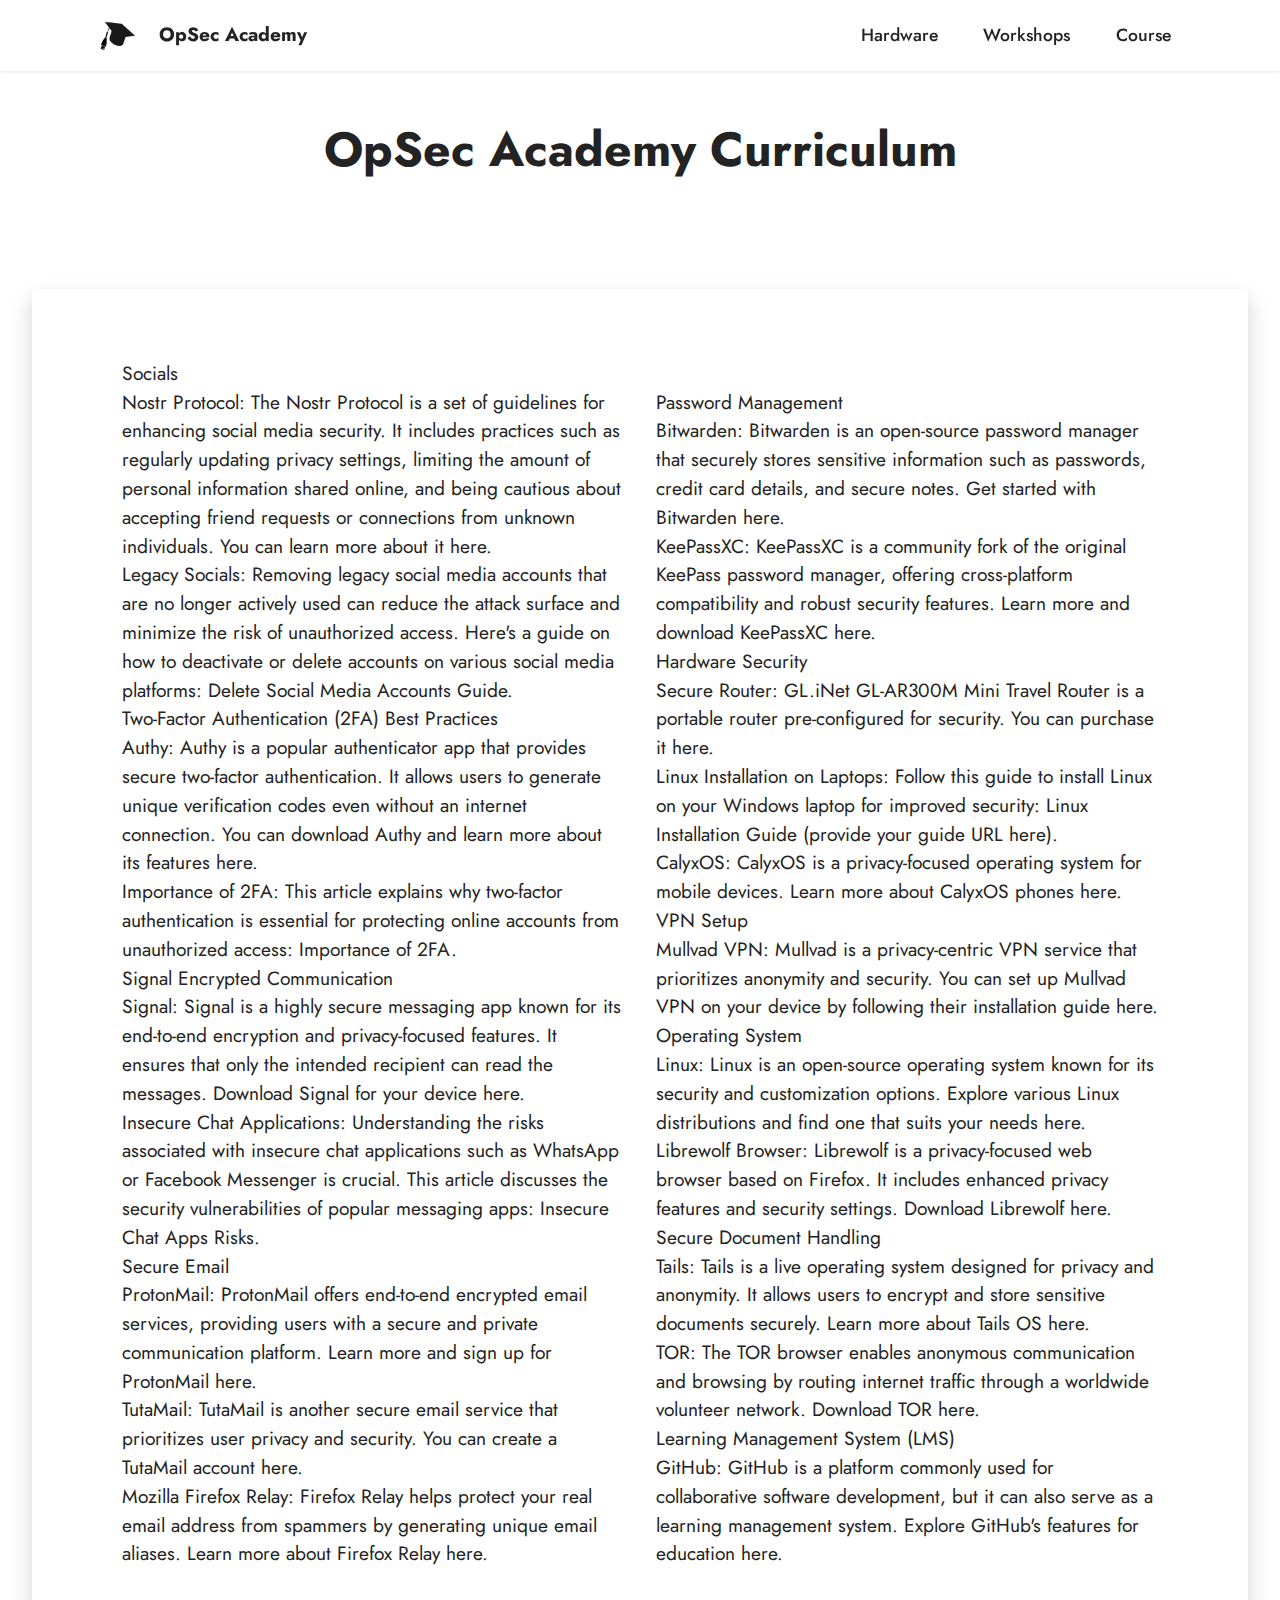
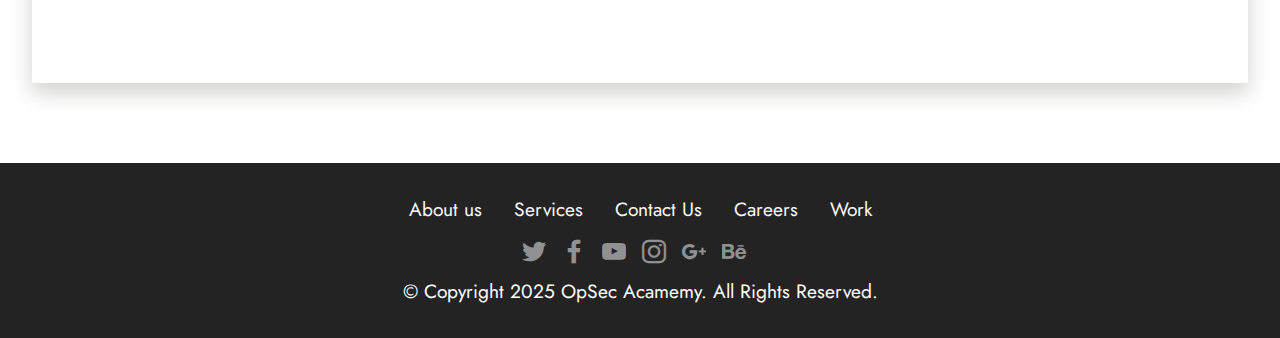
==== commit e70a1006: "email" ====
--- a/course.html
+++ b/course.html
@@ -96,14 +96,12 @@
 <br>Signal Encrypted Communication
 <br>Signal: Signal is a highly secure messaging app known for its end-to-end encryption and privacy-focused features. It ensures that only the intended recipient can read the messages. Download Signal for your device here.
 <br>Insecure Chat Applications: Understanding the risks associated with insecure chat applications such as WhatsApp or Facebook Messenger is crucial. This article discusses the security vulnerabilities of popular messaging apps: Insecure Chat Apps Risks.
-<br>Secure Email
-<br><br></p>
+<br>Secure Email<br>ProtonMail: ProtonMail offers end-to-end encrypted email services, providing users with a secure and private communication platform. Learn more and sign up for ProtonMail here.
+<br>TutaMail: TutaMail is another secure email service that prioritizes user privacy and security. You can create a TutaMail account here.
+<br>Mozilla Firefox Relay: Firefox Relay helps protect your real email address from spammers by generating unique email aliases. Learn more about Firefox Relay here.<br><br></p>
                 </div>
                 <div class="col-12 col-lg-6">
-                    <p class="mbr-text text2 mbr-fonts-style display-7">ProtonMail: ProtonMail offers end-to-end encrypted email services, providing users with a secure and private communication platform. Learn more and sign up for ProtonMail here.
-<br>TutaMail: TutaMail is another secure email service that prioritizes user privacy and security. You can create a TutaMail account here.
-<br>Mozilla Firefox Relay: Firefox Relay helps protect your real email address from spammers by generating unique email aliases. Learn more about Firefox Relay here.
-<br>Password Management
+                    <p class="mbr-text text2 mbr-fonts-style display-7"><br>Password Management
 <br>Bitwarden: Bitwarden is an open-source password manager that securely stores sensitive information such as passwords, credit card details, and secure notes. Get started with Bitwarden here.
 <br>KeePassXC: KeePassXC is a community fork of the original KeePass password manager, offering cross-platform compatibility and robust security features. Learn more and download KeePassXC here.
 <br>Hardware Security
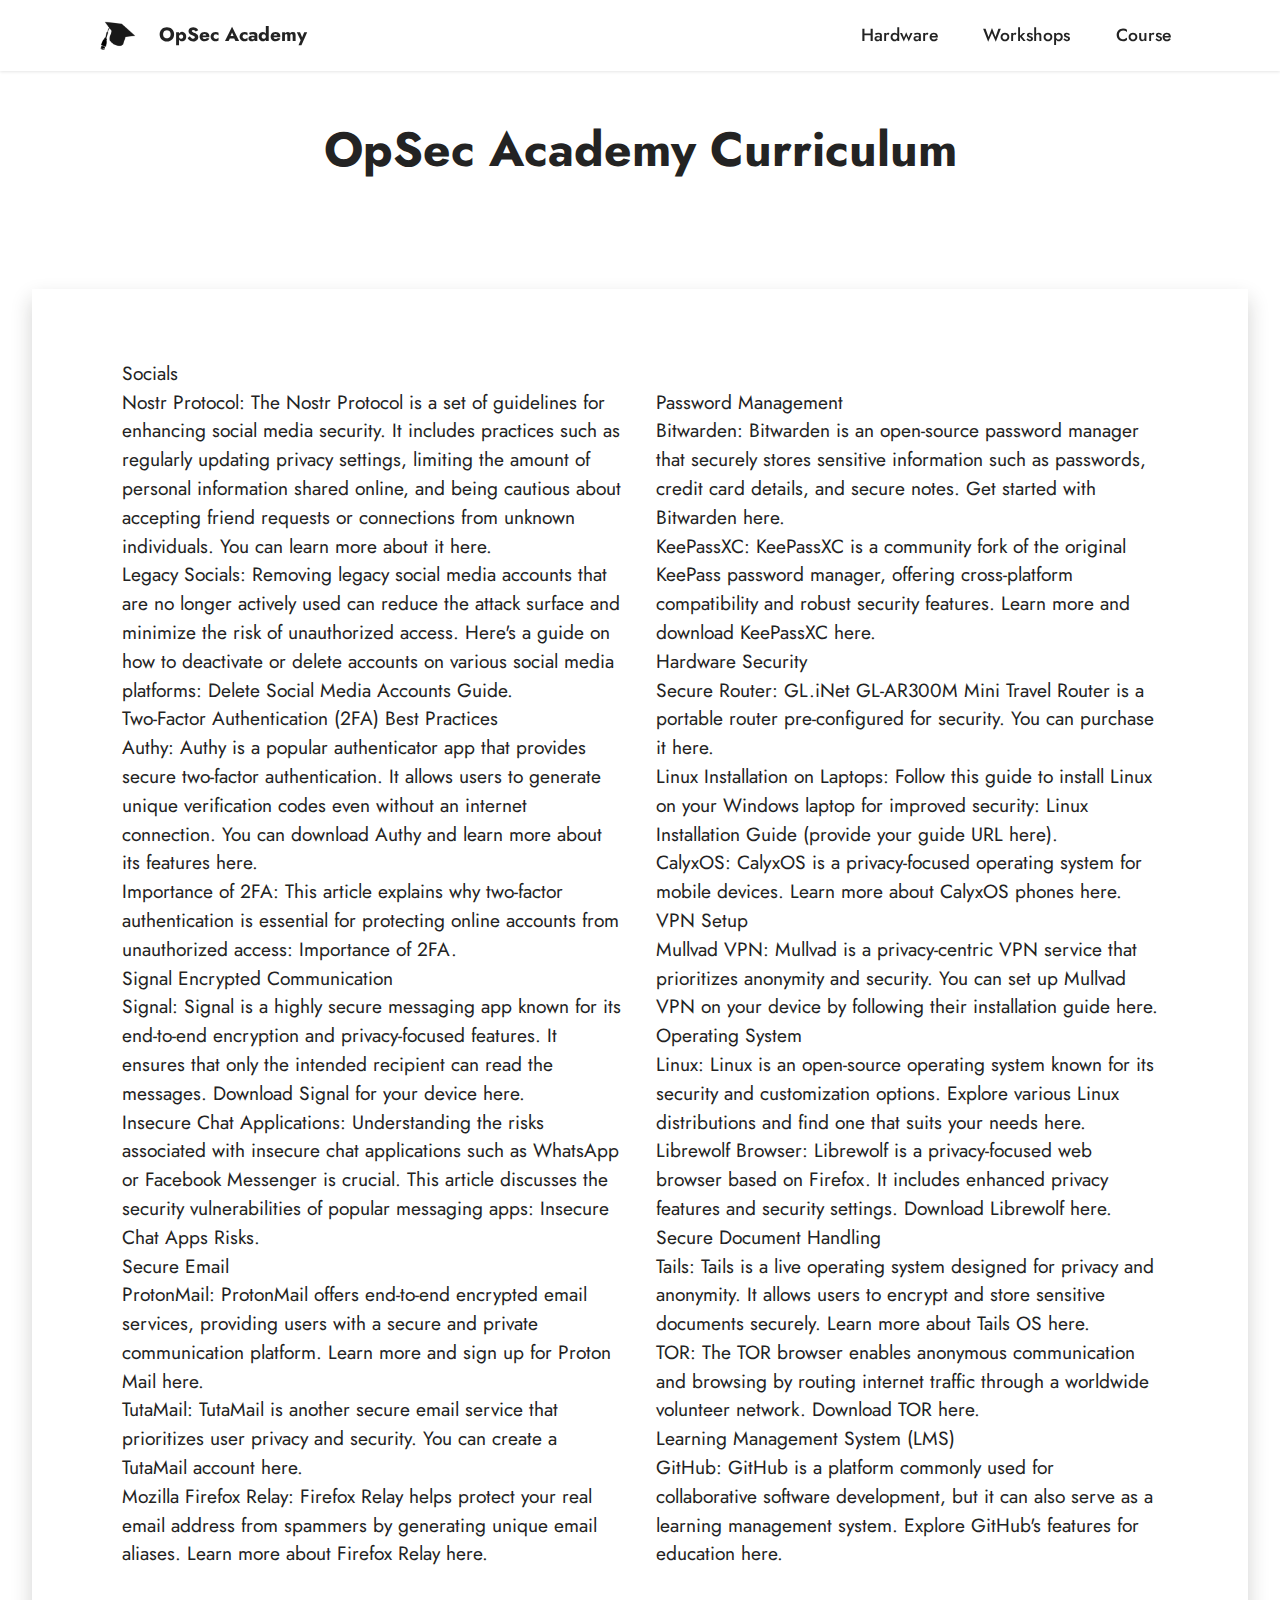
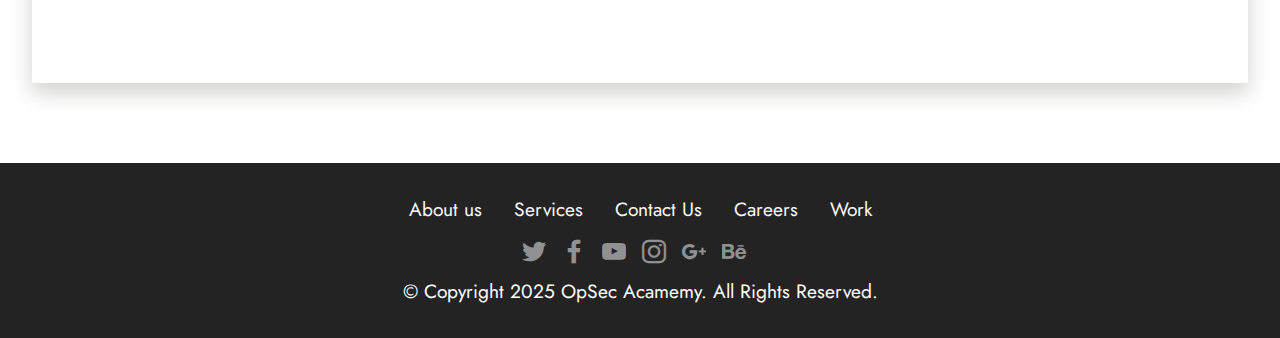
==== commit 9e2523ed: "go" ====
--- a/course.html
+++ b/course.html
@@ -96,7 +96,7 @@
 <br>Signal Encrypted Communication
 <br>Signal: Signal is a highly secure messaging app known for its end-to-end encryption and privacy-focused features. It ensures that only the intended recipient can read the messages. Download Signal for your device here.
 <br>Insecure Chat Applications: Understanding the risks associated with insecure chat applications such as WhatsApp or Facebook Messenger is crucial. This article discusses the security vulnerabilities of popular messaging apps: Insecure Chat Apps Risks.
-<br>Secure Email<br>ProtonMail: ProtonMail offers end-to-end encrypted email services, providing users with a secure and private communication platform. Learn more and sign up for ProtonMail here.
+<br>Secure Email<br>ProtonMail: ProtonMail offers end-to-end encrypted email services, providing users with a secure and private communication platform. Learn more and sign up for Proton Mail here.
 <br>TutaMail: TutaMail is another secure email service that prioritizes user privacy and security. You can create a TutaMail account here.
 <br>Mozilla Firefox Relay: Firefox Relay helps protect your real email address from spammers by generating unique email aliases. Learn more about Firefox Relay here.<br><br></p>
                 </div>
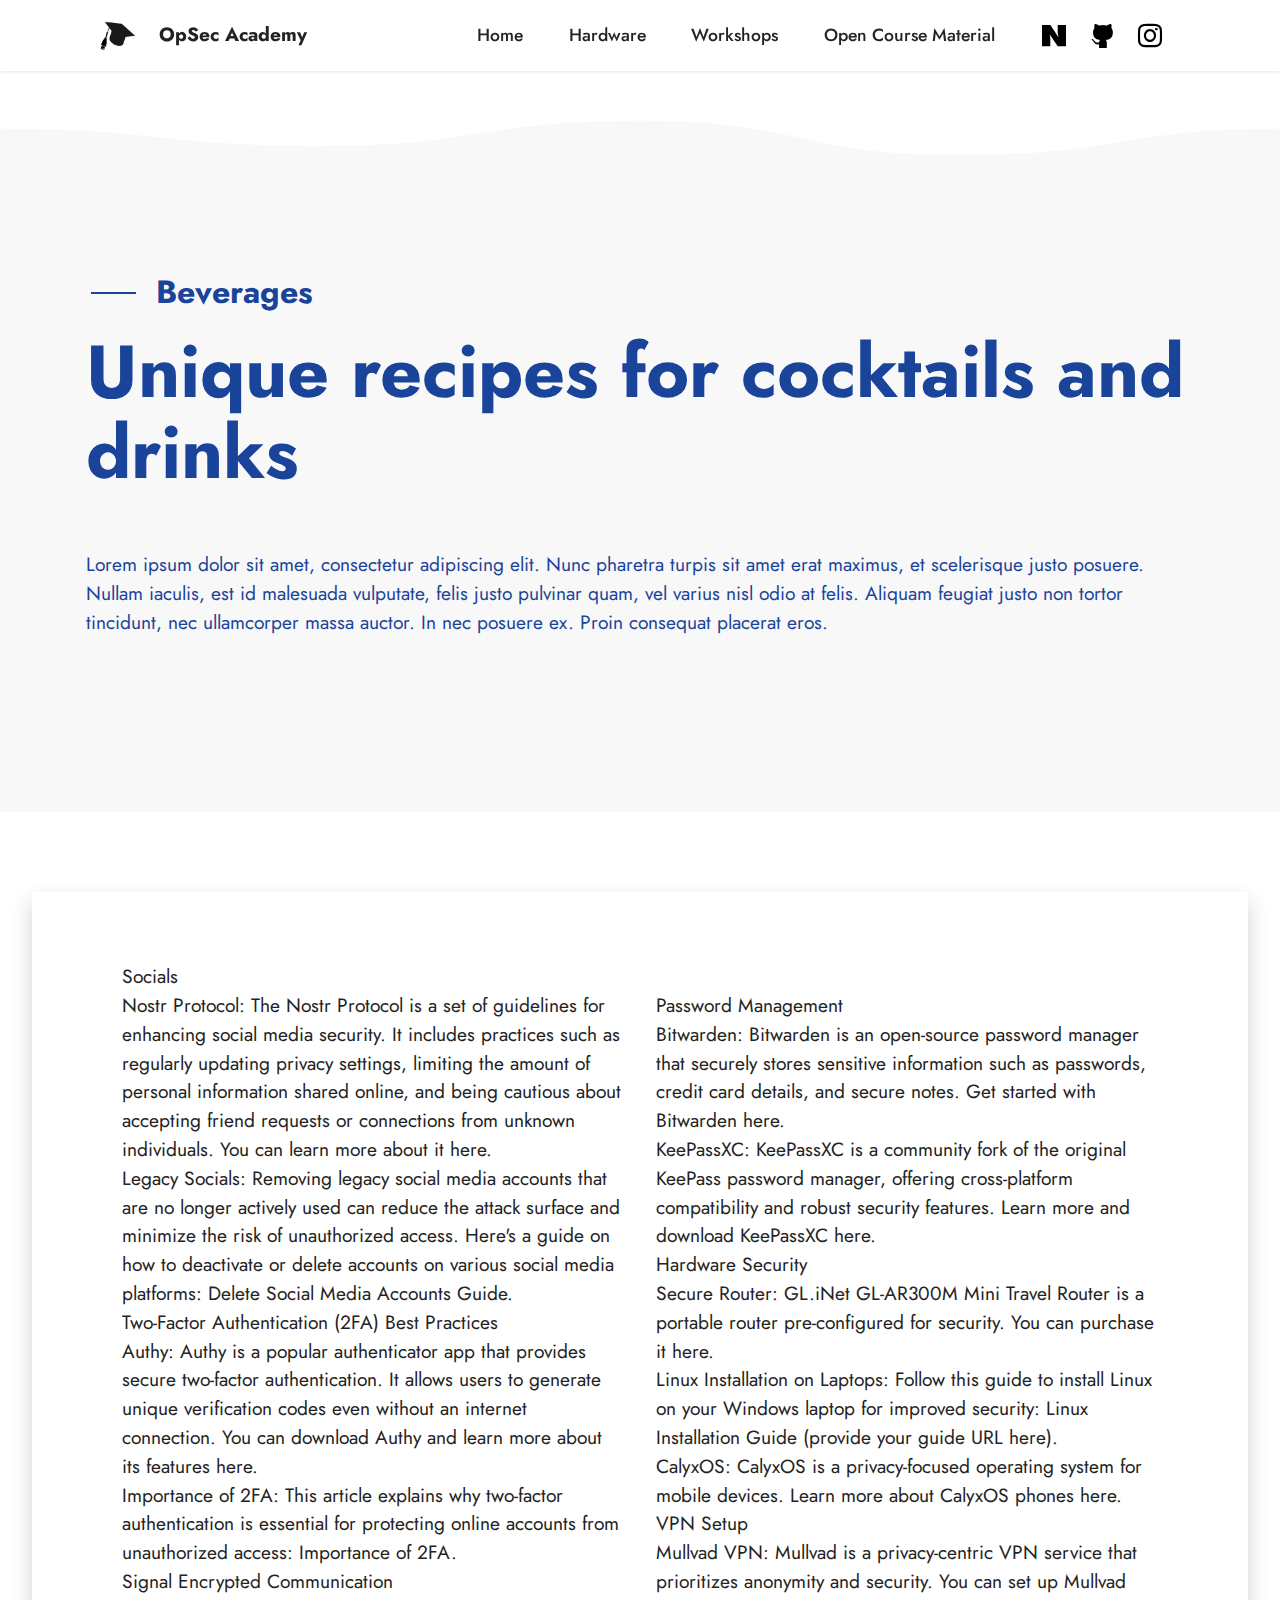
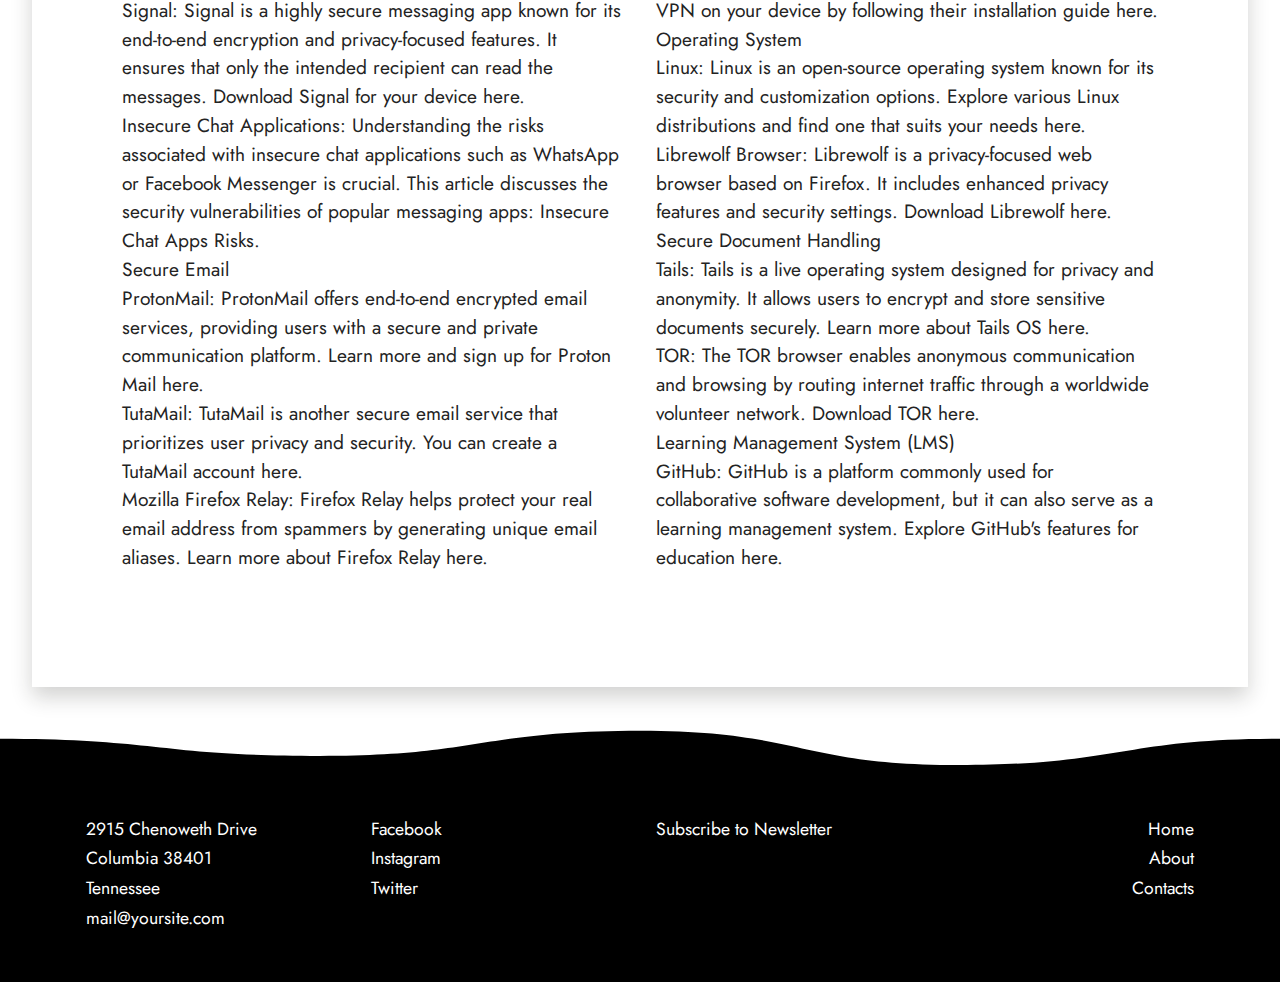
==== commit 019be851: "updte" ====
--- a/course.html
+++ b/course.html
@@ -19,7 +19,7 @@
   <link rel="stylesheet" href="assets/theme/css/style.css">
   <link rel="preload" href="https://fonts.googleapis.com/css?family=Jost:100,200,300,400,500,600,700,800,900,100i,200i,300i,400i,500i,600i,700i,800i,900i&display=swap" as="style" onload="this.onload=null;this.rel='stylesheet'">
   <noscript><link rel="stylesheet" href="https://fonts.googleapis.com/css?family=Jost:100,200,300,400,500,600,700,800,900,100i,200i,300i,400i,500i,600i,700i,800i,900i&display=swap"></noscript>
-  <link rel="preload" as="style" href="assets/mobirise/css/mbr-additional.css"><link rel="stylesheet" href="assets/mobirise/css/mbr-additional.css" type="text/css">
+  <link rel="preload" as="style" href="assets/mobirise/css/mbr-additional.css?v=QA9oKg"><link rel="stylesheet" href="assets/mobirise/css/mbr-additional.css?v=QA9oKg" type="text/css">
 
   
   
@@ -48,11 +48,22 @@
                 </div>
             </button>
             <div class="collapse navbar-collapse" id="navbarSupportedContent">
-                <ul class="navbar-nav nav-dropdown nav-right" data-app-modern-menu="true"><li class="nav-item"><a class="nav-link link text-black text-primary display-4" href="index.html">Hardware</a></li>
+                <ul class="navbar-nav nav-dropdown nav-right" data-app-modern-menu="true"><li class="nav-item"><a class="nav-link link text-black text-primary display-4" href="hardware.html">Home</a></li><li class="nav-item"><a class="nav-link link text-black text-primary display-4" href="hardware.html">Hardware</a></li>
                     <li class="nav-item"><a class="nav-link link text-black text-primary display-4" href="workshops.html">Workshops</a></li>
-                    <li class="nav-item"><a class="nav-link link text-black text-primary display-4" href="course.html">Course</a>
+                    <li class="nav-item"><a class="nav-link link text-black text-primary display-4" href="course.html">Open Course Material</a>
                     </li></ul>
-                
+                <div class="icons-menu">
+                    <a class="iconfont-wrapper" href="#" target="_blank">
+                        <span class="p-2 mbr-iconfont socicon-naver socicon"></span>
+                    </a>
+                    <a class="iconfont-wrapper" href="#" target="_blank">
+                        <span class="p-2 mbr-iconfont socicon-github socicon"></span>
+                    </a>
+                    <a class="iconfont-wrapper" href="#" target="_blank">
+                        <span class="p-2 mbr-iconfont socicon-instagram socicon"></span>
+                    </a>
+                    
+                </div>
                 
             </div>
         </div>
@@ -67,9 +78,38 @@
     <div class="container">
         <div class="row justify-content-center">
             <div class="title col-md-12 col-lg-8">
-                <h3 class="mbr-section-title mbr-fonts-style align-center mb-4 display-2"><strong>OpSec Academy Curriculum</strong></h3>
-                
-                
+                <h3 class="mbr-section-title mbr-fonts-style align-center mb-4 display-2"></h3>
+                
+                
+            </div>
+        </div>
+    </div>
+</section>
+
+<section data-bs-version="5.1" class="header4 cid-ucfhxCHHC6" id="header04-k">
+    
+    
+    <div class="wave-container">
+        <svg class="svg-top" version="1.1" xmlns="http://www.w3.org/2000/svg" xmlns:xlink="http://www.w3.org/1999/xlink" x="0px" y="0px" viewBox="0 0 1600 40" style="enable-background:new 0 0 1600 40;" preserveAspectRatio="none">
+            <style type="text/css">
+                .st0 
+            </style>
+            <path class="st0" d="M-1,15.7c200.1,0,200.7,13.8,400.9,13.8C600,29.5,600.4,9.3,800.5,9.3S998.8,36.8,1199,36.8
+                s201.9-21.1,402-21.1v24.1L-1,40V15.7z"></path>
+        </svg>
+    </div>
+    <div class="container">
+        <div class="row justify-content-center">
+            <div class="col-md-12 content align-left col-lg-12">
+                <h5 class="mbr-section-subtitle mbr-fonts-style mb-3 display-5"><strong>Beverages</strong>
+                </h5>
+                <h3 class="mbr-section-title mbr-fonts-style pb-5 display-1"><strong>Unique recipes for cocktails
+                        and drinks</strong></h3>
+                <p class="mbr-text mbr-fonts-style display-7">
+                    Lorem ipsum dolor sit amet, consectetur adipiscing elit. Nunc pharetra turpis sit amet erat maximus,
+                    et scelerisque justo posuere. Nullam iaculis, est id malesuada vulputate, felis justo pulvinar quam,
+                    vel varius nisl odio at felis. Aliquam feugiat justo non tortor tincidunt, nec ullamcorper massa
+                    auctor. In nec posuere ex. Proin consequat placerat eros.</p>
             </div>
         </div>
     </div>
@@ -124,72 +164,50 @@
     </div>
 </section>
 
-<section data-bs-version="5.1" class="footer3 cid-ucaxtlw8uZ" once="footers" id="footer3-4">
-
-    
-
-    
-
+<section data-bs-version="5.1" class="footer1 cid-ucfr13WrS9" once="footers" id="footer01-q">
+    
+    
+    <svg version="1.1" id="Ebene_1" xmlns="http://www.w3.org/2000/svg" xmlns:xlink="http://www.w3.org/1999/xlink" x="0px" y="0px" viewBox="0 0 1600 40" style="enable-background:new 0 0 1600 40;" preserveAspectRatio="none">
+        <style type="text/css">
+            .st0 
+        </style>
+        <path class="st0" d="M-1,15.7c200.1,0,200.7,13.8,400.9,13.8C600,29.5,600.4,9.3,800.5,9.3S998.8,36.8,1199,36.8
+	s201.9-21.1,402-21.1v24.1L-1,40V15.7z"></path>
+    </svg>
     <div class="container">
-        <div class="media-container-row align-center mbr-white">
-            <div class="row row-links">
-                <ul class="foot-menu">
-                    
-                    
-                    
-                    
-                    
-                <li class="foot-menu-item mbr-fonts-style display-7">
-                        <a class="text-white" href="#" target="_blank">About us</a>
-                    </li><li class="foot-menu-item mbr-fonts-style display-7">
-                        <a class="text-white" href="#" target="_blank">Services</a>
-                    </li><li class="foot-menu-item mbr-fonts-style display-7">
-                        <a class="text-white" href="#" target="_blank">Contact Us</a>
-                    </li><li class="foot-menu-item mbr-fonts-style display-7">
-                        <a class="text-white" href="#" target="_blank">Careers</a>
-                    </li><li class="foot-menu-item mbr-fonts-style display-7">
-                        <a class="text-white" href="#" target="_blank">Work</a>
-                    </li></ul>
-            </div>
-            <div class="row social-row">
-                <div class="social-list align-right pb-2">
-                    
-                    
-                    
-                    
-                    
-                    
-                <div class="soc-item">
-                        <a href="https://twitter.com/mobirise" target="_blank">
-                            <span class="socicon-twitter socicon mbr-iconfont mbr-iconfont-social"></span>
-                        </a>
-                    </div><div class="soc-item">
-                        <a href="https://www.facebook.com/pages/Mobirise/1616226671953247" target="_blank">
-                            <span class="socicon-facebook socicon mbr-iconfont mbr-iconfont-social"></span>
-                        </a>
-                    </div><div class="soc-item">
-                        <a href="https://www.youtube.com/c/mobirise" target="_blank">
-                            <span class="socicon-youtube socicon mbr-iconfont mbr-iconfont-social"></span>
-                        </a>
-                    </div><div class="soc-item">
-                        <a href="https://instagram.com/mobirise" target="_blank">
-                            <span class="socicon-instagram socicon mbr-iconfont mbr-iconfont-social"></span>
-                        </a>
-                    </div><div class="soc-item">
-                        <a href="https://plus.google.com/u/0/+Mobirise" target="_blank">
-                            <span class="socicon-googleplus socicon mbr-iconfont mbr-iconfont-social"></span>
-                        </a>
-                    </div><div class="soc-item">
-                        <a href="https://www.behance.net/Mobirise" target="_blank">
-                            <span class="socicon-behance socicon mbr-iconfont mbr-iconfont-social"></span>
-                        </a>
-                    </div></div>
-            </div>
-            <div class="row row-copirayt">
-                <p class="mbr-text mb-0 mbr-fonts-style mbr-white align-center display-7">
-                    © Copyright 2025 OpSec Acamemy. All Rights Reserved.
-                </p>
-            </div>
+        <div class="row mbr-white">
+            <div class="col-12 col-md-4 col-lg-3">
+                
+                <ul class="list mbr-fonts-style display-4">
+                    <li class="mbr-text item-wrap">2915 Chenoweth Drive</li>
+                    <li class="mbr-text item-wrap">Columbia 38401&nbsp;</li>
+                    <li class="mbr-text item-wrap">Tennessee</li>
+                    <li class="mbr-text item-wrap">mail@yoursite.com</li>
+                </ul>
+            </div>
+            <div class="col-12 col-md-3 col-lg-3">
+                
+                <ul class="list mbr-fonts-style display-4">
+                    <li class="mbr-text item-wrap">Facebook</li>
+                    <li class="mbr-text item-wrap">Instagram</li>
+                    <li class="mbr-text item-wrap">Twitter</li>
+                </ul>
+            </div>
+            <div class="col-12 col-md-3 col-lg-3">
+                
+                <ul class="list mbr-fonts-style display-4">
+                    <li class="mbr-text item-wrap">Subscribe to Newsletter</li>
+                </ul>
+            </div>
+            <div class="col-12 col-md-2 col-lg-3">
+                
+                <ul class="list align-right mbr-fonts-style display-4">
+                    <li class="mbr-text item-wrap">Home</li>
+                    <li class="mbr-text item-wrap">About</li>
+                    <li class="mbr-text item-wrap">Contacts</li>
+                </ul>
+            </div>
+            
         </div>
     </div>
 </section>
--- a/assets/socicon/css/styles.css
+++ b/assets/socicon/css/styles.css
@@ -41,387 +41,6 @@
   -moz-osx-font-smoothing: grayscale;
 }
 
-.socicon-eitaa:before {
-  content: "\e97c";
-}
-.socicon-soroush:before {
-  content: "\e97d";
-}
-.socicon-bale:before {
-  content: "\e97e";
-}
-.socicon-zazzle:before {
-  content: "\e97b";
-}
-.socicon-society6:before {
-  content: "\e97a";
-}
-.socicon-redbubble:before {
-  content: "\e979";
-}
-.socicon-avvo:before {
-  content: "\e978";
-}
-.socicon-stitcher:before {
-  content: "\e977";
-}
-.socicon-googlehangouts:before {
-  content: "\e974";
-}
-.socicon-dlive:before {
-  content: "\e975";
-}
-.socicon-vsco:before {
-  content: "\e976";
-}
-.socicon-flipboard:before {
-  content: "\e973";
-}
-.socicon-ubuntu:before {
-  content: "\e958";
-}
-.socicon-artstation:before {
-  content: "\e959";
-}
-.socicon-invision:before {
-  content: "\e95a";
-}
-.socicon-torial:before {
-  content: "\e95b";
-}
-.socicon-collectorz:before {
-  content: "\e95c";
-}
-.socicon-seenthis:before {
-  content: "\e95d";
-}
-.socicon-googleplaymusic:before {
-  content: "\e95e";
-}
-.socicon-debian:before {
-  content: "\e95f";
-}
-.socicon-filmfreeway:before {
-  content: "\e960";
-}
-.socicon-gnome:before {
-  content: "\e961";
-}
-.socicon-itchio:before {
-  content: "\e962";
-}
-.socicon-jamendo:before {
-  content: "\e963";
-}
-.socicon-mix:before {
-  content: "\e964";
-}
-.socicon-sharepoint:before {
-  content: "\e965";
-}
-.socicon-tinder:before {
-  content: "\e966";
-}
-.socicon-windguru:before {
-  content: "\e967";
-}
-.socicon-cdbaby:before {
-  content: "\e968";
-}
-.socicon-elementaryos:before {
-  content: "\e969";
-}
-.socicon-stage32:before {
-  content: "\e96a";
-}
-.socicon-tiktok:before {
-  content: "\e96b";
-}
-.socicon-gitter:before {
-  content: "\e96c";
-}
-.socicon-letterboxd:before {
-  content: "\e96d";
-}
-.socicon-threema:before {
-  content: "\e96e";
-}
-.socicon-splice:before {
-  content: "\e96f";
-}
-.socicon-metapop:before {
-  content: "\e970";
-}
-.socicon-naver:before {
-  content: "\e971";
-}
-.socicon-remote:before {
-  content: "\e972";
-}
-.socicon-internet:before {
-  content: "\e957";
-}
-.socicon-moddb:before {
-  content: "\e94b";
-}
-.socicon-indiedb:before {
-  content: "\e94c";
-}
-.socicon-traxsource:before {
-  content: "\e94d";
-}
-.socicon-gamefor:before {
-  content: "\e94e";
-}
-.socicon-pixiv:before {
-  content: "\e94f";
-}
-.socicon-myanimelist:before {
-  content: "\e950";
-}
-.socicon-blackberry:before {
-  content: "\e951";
-}
-.socicon-wickr:before {
-  content: "\e952";
-}
-.socicon-spip:before {
-  content: "\e953";
-}
-.socicon-napster:before {
-  content: "\e954";
-}
-.socicon-beatport:before {
-  content: "\e955";
-}
-.socicon-hackerone:before {
-  content: "\e956";
-}
-.socicon-hackernews:before {
-  content: "\e946";
-}
-.socicon-smashwords:before {
-  content: "\e947";
-}
-.socicon-kobo:before {
-  content: "\e948";
-}
-.socicon-bookbub:before {
-  content: "\e949";
-}
-.socicon-mailru:before {
-  content: "\e94a";
-}
-.socicon-gitlab:before {
-  content: "\e945";
-}
-.socicon-instructables:before {
-  content: "\e944";
-}
-.socicon-portfolio:before {
-  content: "\e943";
-}
-.socicon-codered:before {
-  content: "\e940";
-}
-.socicon-origin:before {
-  content: "\e941";
-}
-.socicon-nextdoor:before {
-  content: "\e942";
-}
-.socicon-udemy:before {
-  content: "\e93f";
-}
-.socicon-livemaster:before {
-  content: "\e93e";
-}
-.socicon-crunchbase:before {
-  content: "\e93b";
-}
-.socicon-homefy:before {
-  content: "\e93c";
-}
-.socicon-calendly:before {
-  content: "\e93d";
-}
-.socicon-realtor:before {
-  content: "\e90f";
-}
-.socicon-tidal:before {
-  content: "\e910";
-}
-.socicon-qobuz:before {
-  content: "\e911";
-}
-.socicon-natgeo:before {
-  content: "\e912";
-}
-.socicon-mastodon:before {
-  content: "\e913";
-}
-.socicon-unsplash:before {
-  content: "\e914";
-}
-.socicon-homeadvisor:before {
-  content: "\e915";
-}
-.socicon-angieslist:before {
-  content: "\e916";
-}
-.socicon-codepen:before {
-  content: "\e917";
-}
-.socicon-slack:before {
-  content: "\e918";
-}
-.socicon-openaigym:before {
-  content: "\e919";
-}
-.socicon-logmein:before {
-  content: "\e91a";
-}
-.socicon-fiverr:before {
-  content: "\e91b";
-}
-.socicon-gotomeeting:before {
-  content: "\e91c";
-}
-.socicon-aliexpress:before {
-  content: "\e91d";
-}
-.socicon-guru:before {
-  content: "\e91e";
-}
-.socicon-appstore:before {
-  content: "\e91f";
-}
-.socicon-homes:before {
-  content: "\e920";
-}
-.socicon-zoom:before {
-  content: "\e921";
-}
-.socicon-alibaba:before {
-  content: "\e922";
-}
-.socicon-craigslist:before {
-  content: "\e923";
-}
-.socicon-wix:before {
-  content: "\e924";
-}
-.socicon-redfin:before {
-  content: "\e925";
-}
-.socicon-googlecalendar:before {
-  content: "\e926";
-}
-.socicon-shopify:before {
-  content: "\e927";
-}
-.socicon-freelancer:before {
-  content: "\e928";
-}
-.socicon-seedrs:before {
-  content: "\e929";
-}
-.socicon-bing:before {
-  content: "\e92a";
-}
-.socicon-doodle:before {
-  content: "\e92b";
-}
-.socicon-bonanza:before {
-  content: "\e92c";
-}
-.socicon-squarespace:before {
-  content: "\e92d";
-}
-.socicon-toptal:before {
-  content: "\e92e";
-}
-.socicon-gust:before {
-  content: "\e92f";
-}
-.socicon-ask:before {
-  content: "\e930";
-}
-.socicon-trulia:before {
-  content: "\e931";
-}
-.socicon-loomly:before {
-  content: "\e932";
-}
-.socicon-ghost:before {
-  content: "\e933";
-}
-.socicon-upwork:before {
-  content: "\e934";
-}
-.socicon-fundable:before {
-  content: "\e935";
-}
-.socicon-booking:before {
-  content: "\e936";
-}
-.socicon-googlemaps:before {
-  content: "\e937";
-}
-.socicon-zillow:before {
-  content: "\e938";
-}
-.socicon-niconico:before {
-  content: "\e939";
-}
-.socicon-toneden:before {
-  content: "\e93a";
-}
-.socicon-augment:before {
-  content: "\e908";
-}
-.socicon-bitbucket:before {
-  content: "\e909";
-}
-.socicon-fyuse:before {
-  content: "\e90a";
-}
-.socicon-yt-gaming:before {
-  content: "\e90b";
-}
-.socicon-sketchfab:before {
-  content: "\e90c";
-}
-.socicon-mobcrush:before {
-  content: "\e90d";
-}
-.socicon-microsoft:before {
-  content: "\e90e";
-}
-.socicon-pandora:before {
-  content: "\e907";
-}
-.socicon-messenger:before {
-  content: "\e906";
-}
-.socicon-gamewisp:before {
-  content: "\e905";
-}
-.socicon-bloglovin:before {
-  content: "\e904";
-}
-.socicon-tunein:before {
-  content: "\e903";
-}
-.socicon-gamejolt:before {
-  content: "\e901";
-}
-.socicon-trello:before {
-  content: "\e902";
-}
-.socicon-spreadshirt:before {
-  content: "\e900";
-}
 .socicon-500px:before {
   content: "\e000";
 }
@@ -932,3 +551,384 @@
 .socicon-zynga:before {
   content: "\e0a9";
 }
+.socicon-spreadshirt:before {
+  content: "\e901";
+}
+.socicon-gamejolt:before {
+  content: "\e902";
+}
+.socicon-trello:before {
+  content: "\e903";
+}
+.socicon-tunein:before {
+  content: "\e904";
+}
+.socicon-bloglovin:before {
+  content: "\e905";
+}
+.socicon-gamewisp:before {
+  content: "\e906";
+}
+.socicon-messenger:before {
+  content: "\e907";
+}
+.socicon-pandora:before {
+  content: "\e908";
+}
+.socicon-augment:before {
+  content: "\e909";
+}
+.socicon-bitbucket:before {
+  content: "\e90a";
+}
+.socicon-fyuse:before {
+  content: "\e90b";
+}
+.socicon-yt-gaming:before {
+  content: "\e90c";
+}
+.socicon-sketchfab:before {
+  content: "\e90d";
+}
+.socicon-mobcrush:before {
+  content: "\e90e";
+}
+.socicon-microsoft:before {
+  content: "\e90f";
+}
+.socicon-realtor:before {
+  content: "\e910";
+}
+.socicon-tidal:before {
+  content: "\e911";
+}
+.socicon-qobuz:before {
+  content: "\e912";
+}
+.socicon-natgeo:before {
+  content: "\e913";
+}
+.socicon-mastodon:before {
+  content: "\e914";
+}
+.socicon-unsplash:before {
+  content: "\e915";
+}
+.socicon-homeadvisor:before {
+  content: "\e916";
+}
+.socicon-angieslist:before {
+  content: "\e917";
+}
+.socicon-codepen:before {
+  content: "\e918";
+}
+.socicon-slack:before {
+  content: "\e919";
+}
+.socicon-openaigym:before {
+  content: "\e91a";
+}
+.socicon-logmein:before {
+  content: "\e91b";
+}
+.socicon-fiverr:before {
+  content: "\e91c";
+}
+.socicon-gotomeeting:before {
+  content: "\e91d";
+}
+.socicon-aliexpress:before {
+  content: "\e91e";
+}
+.socicon-guru:before {
+  content: "\e91f";
+}
+.socicon-appstore:before {
+  content: "\e920";
+}
+.socicon-homes:before {
+  content: "\e921";
+}
+.socicon-zoom:before {
+  content: "\e922";
+}
+.socicon-alibaba:before {
+  content: "\e923";
+}
+.socicon-craigslist:before {
+  content: "\e924";
+}
+.socicon-wix:before {
+  content: "\e925";
+}
+.socicon-redfin:before {
+  content: "\e926";
+}
+.socicon-googlecalendar:before {
+  content: "\e927";
+}
+.socicon-shopify:before {
+  content: "\e928";
+}
+.socicon-freelancer:before {
+  content: "\e929";
+}
+.socicon-seedrs:before {
+  content: "\e92a";
+}
+.socicon-bing:before {
+  content: "\e92b";
+}
+.socicon-doodle:before {
+  content: "\e92c";
+}
+.socicon-bonanza:before {
+  content: "\e92d";
+}
+.socicon-squarespace:before {
+  content: "\e92e";
+}
+.socicon-toptal:before {
+  content: "\e92f";
+}
+.socicon-gust:before {
+  content: "\e930";
+}
+.socicon-ask:before {
+  content: "\e931";
+}
+.socicon-trulia:before {
+  content: "\e932";
+}
+.socicon-loomly:before {
+  content: "\e933";
+}
+.socicon-ghost:before {
+  content: "\e934";
+}
+.socicon-upwork:before {
+  content: "\e935";
+}
+.socicon-fundable:before {
+  content: "\e936";
+}
+.socicon-booking:before {
+  content: "\e937";
+}
+.socicon-googlemaps:before {
+  content: "\e938";
+}
+.socicon-zillow:before {
+  content: "\e939";
+}
+.socicon-niconico:before {
+  content: "\e93a";
+}
+.socicon-toneden:before {
+  content: "\e93b";
+}
+.socicon-crunchbase:before {
+  content: "\e93c";
+}
+.socicon-homefy:before {
+  content: "\e93d";
+}
+.socicon-calendly:before {
+  content: "\e93e";
+}
+.socicon-livemaster:before {
+  content: "\e93f";
+}
+.socicon-udemy:before {
+  content: "\e940";
+}
+.socicon-codered:before {
+  content: "\e941";
+}
+.socicon-origin:before {
+  content: "\e942";
+}
+.socicon-nextdoor:before {
+  content: "\e943";
+}
+.socicon-portfolio:before {
+  content: "\e944";
+}
+.socicon-instructables:before {
+  content: "\e945";
+}
+.socicon-gitlab:before {
+  content: "\e946";
+}
+.socicon-hackernews:before {
+  content: "\e947";
+}
+.socicon-smashwords:before {
+  content: "\e948";
+}
+.socicon-kobo:before {
+  content: "\e949";
+}
+.socicon-bookbub:before {
+  content: "\e94a";
+}
+.socicon-mailru:before {
+  content: "\e94b";
+}
+.socicon-moddb:before {
+  content: "\e94c";
+}
+.socicon-indiedb:before {
+  content: "\e94d";
+}
+.socicon-traxsource:before {
+  content: "\e94e";
+}
+.socicon-gamefor:before {
+  content: "\e94f";
+}
+.socicon-pixiv:before {
+  content: "\e950";
+}
+.socicon-myanimelist:before {
+  content: "\e951";
+}
+.socicon-blackberry:before {
+  content: "\e952";
+}
+.socicon-wickr:before {
+  content: "\e953";
+}
+.socicon-spip:before {
+  content: "\e954";
+}
+.socicon-napster:before {
+  content: "\e955";
+}
+.socicon-beatport:before {
+  content: "\e956";
+}
+.socicon-hackerone:before {
+  content: "\e957";
+}
+.socicon-internet:before {
+  content: "\e958";
+}
+.socicon-ubuntu:before {
+  content: "\e959";
+}
+.socicon-artstation:before {
+  content: "\e95a";
+}
+.socicon-invision:before {
+  content: "\e95b";
+}
+.socicon-torial:before {
+  content: "\e95c";
+}
+.socicon-collectorz:before {
+  content: "\e95d";
+}
+.socicon-seenthis:before {
+  content: "\e95e";
+}
+.socicon-googleplaymusic:before {
+  content: "\e95f";
+}
+.socicon-debian:before {
+  content: "\e960";
+}
+.socicon-filmfreeway:before {
+  content: "\e961";
+}
+.socicon-gnome:before {
+  content: "\e962";
+}
+.socicon-itchio:before {
+  content: "\e963";
+}
+.socicon-jamendo:before {
+  content: "\e964";
+}
+.socicon-mix:before {
+  content: "\e965";
+}
+.socicon-sharepoint:before {
+  content: "\e966";
+}
+.socicon-tinder:before {
+  content: "\e967";
+}
+.socicon-windguru:before {
+  content: "\e968";
+}
+.socicon-cdbaby:before {
+  content: "\e969";
+}
+.socicon-elementaryos:before {
+  content: "\e96a";
+}
+.socicon-stage32:before {
+  content: "\e96b";
+}
+.socicon-tiktok:before {
+  content: "\e96c";
+}
+.socicon-gitter:before {
+  content: "\e96d";
+}
+.socicon-letterboxd:before {
+  content: "\e96e";
+}
+.socicon-threema:before {
+  content: "\e96f";
+}
+.socicon-splice:before {
+  content: "\e970";
+}
+.socicon-metapop:before {
+  content: "\e971";
+}
+.socicon-naver:before {
+  content: "\e972";
+}
+.socicon-remote:before {
+  content: "\e973";
+}
+.socicon-flipboard:before {
+  content: "\e974";
+}
+.socicon-googlehangouts:before {
+  content: "\e975";
+}
+.socicon-dlive:before {
+  content: "\e976";
+}
+.socicon-vsco:before {
+  content: "\e977";
+}
+.socicon-stitcher:before {
+  content: "\e978";
+}
+.socicon-avvo:before {
+  content: "\e979";
+}
+.socicon-redbubble:before {
+  content: "\e97a";
+}
+.socicon-society6:before {
+  content: "\e97b";
+}
+.socicon-zazzle:before {
+  content: "\e97c";
+}
+.socicon-eitaa:before {
+  content: "\e97d";
+}
+.socicon-soroush:before {
+  content: "\e97e";
+}
+.socicon-bale:before {
+  content: "\e97f";
+}
--- a/assets/mobirise/css/mbr-additional.css
+++ b/assets/mobirise/css/mbr-additional.css
@@ -99,7 +99,7 @@
   background-color: #6592e6 !important;
 }
 .bg-success {
-  background-color: #40b0bf !important;
+  background-color: #27ff00 !important;
 }
 .bg-info {
   background-color: #47b5ed !important;
@@ -178,9 +178,9 @@
 }
 .btn-success,
 .btn-success:active {
-  background-color: #40b0bf !important;
-  border-color: #40b0bf !important;
-  color: #ffffff !important;
+  background-color: #27ff00 !important;
+  border-color: #27ff00 !important;
+  color: #000000 !important;
   box-shadow: 0 2px 2px 0 rgba(0, 0, 0, 0.2);
 }
 .btn-success:hover,
@@ -188,15 +188,15 @@
 .btn-success.focus,
 .btn-success.active {
   color: #ffffff !important;
-  background-color: #2a747e !important;
-  border-color: #2a747e !important;
+  background-color: #1aa800 !important;
+  border-color: #1aa800 !important;
   box-shadow: 0 2px 5px 0 rgba(0, 0, 0, 0.2);
 }
 .btn-success.disabled,
 .btn-success:disabled {
-  color: #ffffff !important;
-  background-color: #2a747e !important;
-  border-color: #2a747e !important;
+  color: #000000 !important;
+  background-color: #1aa800 !important;
+  border-color: #1aa800 !important;
 }
 .btn-warning,
 .btn-warning:active {
@@ -353,22 +353,22 @@
 .btn-success-outline:active {
   background-color: transparent !important;
   border-color: transparent;
-  color: #40b0bf;
+  color: #27ff00;
 }
 .btn-success-outline:hover,
 .btn-success-outline:focus,
 .btn-success-outline.focus,
 .btn-success-outline.active {
-  color: #2a747e !important;
+  color: #1aa800 !important;
   background-color: transparent!important;
   border-color: transparent!important;
   box-shadow: none!important;
 }
 .btn-success-outline.disabled,
 .btn-success-outline:disabled {
-  color: #ffffff !important;
-  background-color: #40b0bf !important;
-  border-color: #40b0bf !important;
+  color: #000000 !important;
+  background-color: #27ff00 !important;
+  border-color: #27ff00 !important;
 }
 .btn-warning-outline,
 .btn-warning-outline:active {
@@ -461,7 +461,7 @@
   color: #ff6666 !important;
 }
 .text-success {
-  color: #40b0bf !important;
+  color: #27ff00 !important;
 }
 .text-info {
   color: #47b5ed !important;
@@ -491,7 +491,7 @@
 a.text-success:hover,
 a.text-success:focus,
 a.text-success.active {
-  color: #266a73 !important;
+  color: #179900 !important;
 }
 a.text-info:hover,
 a.text-info:focus,
@@ -567,7 +567,7 @@
 }
 .mbr-plan-header.bg-success .mbr-plan-subtitle,
 .mbr-plan-header.bg-success .mbr-plan-price-desc {
-  color: #a0d8df;
+  color: #d4ffcc;
 }
 .mbr-plan-header.bg-info .mbr-plan-subtitle,
 .mbr-plan-header.bg-info .mbr-plan-price-desc {
@@ -1056,15 +1056,15 @@
     left: -1rem;
   }
 }
-.cid-uc4JQaWIcf {
-  padding-top: 6rem;
-  padding-bottom: 6rem;
-  background-color: #fafafa;
-}
-.cid-uc4JQaWIcf .mbr-fallback-image.disabled {
+.cid-ucblaBxtDt {
+  padding-top: 4rem;
+  padding-bottom: 0rem;
+  background-color: #ffffff;
+}
+.cid-ucblaBxtDt .mbr-fallback-image.disabled {
   display: none;
 }
-.cid-uc4JQaWIcf .mbr-fallback-image {
+.cid-ucblaBxtDt .mbr-fallback-image {
   display: block;
   background-size: cover;
   background-position: center center;
@@ -1073,109 +1073,182 @@
   position: absolute;
   top: 0;
 }
-.cid-uc4JQaWIcf .top-line {
-  display: flex;
-  justify-content: space-between;
-}
-.cid-uc4JQaWIcf .mbr-section-title,
-.cid-uc4JQaWIcf .mbr-section-subtitle {
-  text-align: center;
-}
-.cid-uc4JQaWIcf .card:not(:nth-last-child(1)) {
-  margin-bottom: 2rem;
-}
-.cid-uc4JQaWIcf .card-wrapper {
-  border-radius: 4px;
+.cid-ucfhxCHHC6 {
+  padding-top: 7rem;
+  padding-bottom: 10rem;
+  background-color: #f8f8f8;
+}
+.cid-ucfhxCHHC6 .mbr-section-title {
+  color: #1a449a;
+}
+.cid-ucfhxCHHC6 .mbr-text {
+  color: #1a449a;
+}
+.cid-ucfhxCHHC6 .mbr-section-subtitle {
+  color: #1a449a;
+}
+.cid-ucfhxCHHC6 .wave-container {
+  position: absolute;
+  left: 0;
+  top: -110px;
+  height: 113px;
+  overflow: hidden;
+  width: 100%;
+}
+.cid-ucfhxCHHC6 .svg-top {
+  width: 100%;
+  position: absolute;
+  left: 0;
+  bottom: 0;
+  height: 50px;
+  transform-origin: bottom;
+  animation: 1.5s ease-in-out infinite alternate svg-wave;
+  fill: #6592e6;
+}
+.cid-ucfhxCHHC6 .svg-top .st0 {
+  fill: #f8f8f8;
+}
+@media (max-width: 992px) {
+  .cid-ucfhxCHHC6 .svg-top {
+    width: 1000px;
+  }
+}
+@keyframes svg-wave {
+  from {
+    transform: scaleX(1) scaleY(1.1);
+  }
+  to {
+    transform: scaleX(1) scaleY(1.6);
+  }
+}
+@keyframes line {
+  0% {
+    transform: scaleX(1);
+  }
+  50% {
+    transform: scaleX(0);
+  }
+  100% {
+    transform: scaleX(1);
+  }
+}
+.cid-ucfhxCHHC6 h5 {
+  position: relative;
+  display: inline-block;
+  width: fit-content;
+  margin-left: 70px;
+}
+.cid-ucfhxCHHC6 h5:before {
+  content: '';
+  position: absolute;
+  left: -65px;
+  top: 50%;
+  transform-origin: right;
+  height: 2px;
+  width: 45px;
+  background: currentColor;
+}
+.cid-ucfhxCHHC6 h5:hover:before {
+  animation: 1s ease-in-out alternate line;
+}
+@media (max-width: 767px) {
+  .cid-ucfhxCHHC6 h5 {
+    margin-left: 0px;
+  }
+  .cid-ucfhxCHHC6 h5:before {
+    bottom: -5px;
+    top: auto;
+    left: 50%;
+    transform: translateX(-50%);
+  }
+  .cid-ucfhxCHHC6 h5:hover:before {
+    animation: none;
+  }
+}
+.cid-ucbkVNVhpx {
+  padding-top: 5rem;
+  padding-bottom: 5rem;
   background-color: #ffffff;
 }
-.cid-uc4JQaWIcf .image-wrapper img {
+.cid-ucbkVNVhpx .wrapper {
+  padding: 70px 90px;
+  background: transparent;
+  box-shadow: 0px 10px 20px 0px rgba(29, 29, 27, 0.2);
+}
+@media (max-width: 768px) {
+  .cid-ucbkVNVhpx .wrapper {
+    padding: 20px;
+  }
+}
+.cid-ucbkVNVhpx .mbr-fallback-image.disabled {
+  display: none;
+}
+.cid-ucbkVNVhpx .mbr-fallback-image {
+  display: block;
+  background-size: cover;
+  background-position: center center;
   width: 100%;
-  object-fit: cover;
+  height: 100%;
+  position: absolute;
+  top: 0;
+}
+.cid-ucfr13WrS9 {
+  padding-top: 3rem;
+  padding-bottom: 3rem;
+  background-color: #000000;
+}
+.cid-ucfr13WrS9 svg {
+  width: 100%;
+  position: absolute;
+  left: 0;
+  top: -48px;
+  height: 50px;
+  transform-origin: bottom;
+  animation: 1.5s ease-in-out infinite alternate svg2;
+}
+.cid-ucfr13WrS9 svg .st0 {
+  fill: #000000;
+}
+@media (max-width: 992px) {
+  .cid-ucfr13WrS9 svg {
+    width: 1000px;
+  }
+}
+@keyframes svg2 {
+  from {
+    transform: scaleX(1) scaleY(1.1) rotate(0deg);
+  }
+  to {
+    transform: scaleX(1) scaleY(1.6) rotate(0deg);
+  }
+}
+.cid-ucfr13WrS9 .list {
+  list-style: none;
+  padding-left: 0;
+  color: #ffffff;
+}
+@media (max-width: 991px) {
+  .cid-ucfr13WrS9 .list {
+    margin-bottom: 2rem;
+  }
+}
+@media (min-width: 992px) {
+  .cid-ucfr13WrS9 .list {
+    margin-bottom: 0rem;
+  }
 }
 @media (max-width: 767px) {
-  .cid-uc4JQaWIcf .card-box {
-    padding: 1rem;
-  }
-}
-@media (min-width: 768px) {
-  .cid-uc4JQaWIcf .card-box {
-    padding-right: 2rem;
-  }
-}
-@media (min-width: 992px) {
-  .cid-uc4JQaWIcf .card-box {
-    padding-left: 2rem;
-    padding-right: 4rem;
-  }
-}
-.cid-ucaxtlw8uZ {
-  padding-top: 2rem;
-  padding-bottom: 2rem;
-  background-color: #232323;
-}
-.cid-ucaxtlw8uZ .row-links {
-  width: 100%;
-  justify-content: center;
-}
-.cid-ucaxtlw8uZ .social-row {
-  width: 100%;
-  justify-content: center;
-}
-.cid-ucaxtlw8uZ .media-container-row {
-  flex-direction: column;
-  justify-content: center;
-  align-items: center;
-}
-.cid-ucaxtlw8uZ .media-container-row .foot-menu {
-  list-style: none;
-  display: flex;
-  justify-content: center;
-  flex-wrap: wrap;
-  padding: 0;
-  margin-bottom: 0;
-}
-.cid-ucaxtlw8uZ .media-container-row .foot-menu li {
-  padding: 0 1rem 1rem 1rem;
-}
-.cid-ucaxtlw8uZ .media-container-row .foot-menu li p {
-  margin: 0;
-}
-.cid-ucaxtlw8uZ .media-container-row .social-list {
-  width: auto;
-  padding-left: 0;
-  margin-bottom: 0;
-  list-style: none;
-  display: flex;
-  flex-wrap: wrap;
-  justify-content: flex-end;
-}
-.cid-ucaxtlw8uZ .media-container-row .social-list .mbr-iconfont-social {
-  font-size: 1.5rem;
+  .cid-ucfr13WrS9 .row {
+    text-align: center;
+  }
+}
+@media (max-width: 991px) {
+  .cid-ucfr13WrS9 div > *:last-child {
+    margin-top: 0 !important;
+  }
+}
+.cid-ucfr13WrS9 .copyright {
   color: #ffffff;
-}
-.cid-ucaxtlw8uZ .media-container-row .social-list .soc-item {
-  margin: 0 .5rem;
-}
-.cid-ucaxtlw8uZ .media-container-row .social-list a {
-  margin: 0;
-  opacity: .5;
-  transition: .2s linear;
-}
-.cid-ucaxtlw8uZ .media-container-row .social-list a:hover {
-  opacity: 1;
-}
-@media (max-width: 767px) {
-  .cid-ucaxtlw8uZ .media-container-row .social-list {
-    -webkit-justify-content: center;
-    justify-content: center;
-  }
-}
-.cid-ucaxtlw8uZ .media-container-row .row-copirayt {
-  word-break: break-word;
-  width: 100%;
-}
-.cid-ucaxtlw8uZ .media-container-row .row-copirayt p {
-  width: 100%;
 }
 .cid-ucalGMJANB {
   z-index: 1000;
@@ -1551,15 +1624,15 @@
     left: -1rem;
   }
 }
-.cid-ucblaBxtDt {
-  padding-top: 4rem;
-  padding-bottom: 0rem;
-  background-color: #ffffff;
-}
-.cid-ucblaBxtDt .mbr-fallback-image.disabled {
+.cid-ucflk1rIzH {
+  padding-top: 5rem;
+  padding-bottom: 5rem;
+  background-color: #000000;
+}
+.cid-ucflk1rIzH .mbr-fallback-image.disabled {
   display: none;
 }
-.cid-ucblaBxtDt .mbr-fallback-image {
+.cid-ucflk1rIzH .mbr-fallback-image {
   display: block;
   background-size: cover;
   background-position: center center;
@@ -1568,101 +1641,292 @@
   position: absolute;
   top: 0;
 }
-.cid-ucbkVNVhpx {
-  padding-top: 5rem;
+.cid-ucflk1rIzH .mbr-section-title {
+  color: #ffffff;
+}
+.cid-ucfqddRlwy {
+  padding-top: 4rem;
   padding-bottom: 5rem;
+  background-color: #f8f8f8;
+}
+.cid-ucfqddRlwy .timeline-element {
+  position: relative;
+}
+.cid-ucfqddRlwy .timelines-container {
+  display: flex;
+  flex-wrap: wrap;
+}
+.cid-ucfqddRlwy .image-wrapper {
+  padding: 1rem;
+}
+.cid-ucfqddRlwy .wave-container {
+  position: absolute;
+  left: 0;
+  top: -110px;
+  height: 113px;
+  overflow: hidden;
+  width: 100%;
+}
+.cid-ucfqddRlwy .svg-top {
+  width: 100%;
+  position: absolute;
+  left: 0;
+  bottom: 0;
+  height: 50px;
+  transform-origin: bottom;
+  animation: 1.5s ease-in-out infinite alternate svg-wave;
+  fill: #6592e6;
+}
+.cid-ucfqddRlwy .svg-top .st0 {
+  fill: #f8f8f8;
+}
+@media (max-width: 992px) {
+  .cid-ucfqddRlwy .svg-top {
+    width: 1000px;
+  }
+}
+@keyframes svg-wave {
+  from {
+    transform: scaleX(1) scaleY(1.1);
+  }
+  to {
+    transform: scaleX(1) scaleY(1.6);
+  }
+}
+.cid-ucfqddRlwy .image-wrapper img {
+  width: 100%;
+  object-fit: cover;
+}
+.cid-ucfqddRlwy .mbr-section-title,
+.cid-ucfqddRlwy .mbr-section-subtitle,
+.cid-ucfqddRlwy .timeline-date {
+  text-align: center;
+}
+.cid-ucfqddRlwy .row:after {
+  content: "";
+  position: absolute;
+  background-color: #000000;
+  width: 2px;
+  height: calc(100% - 20px);
+  top: 82px;
+  left: 50%;
+}
+@media (max-width: 992px) {
+  .cid-ucfqddRlwy .row:after {
+    top: 64px;
+    left: 50%;
+  }
+}
+@media (max-width: 767px) {
+  .cid-ucfqddRlwy .row:after {
+    height: calc(100% + 50px);
+    top: 0px;
+    left: 15px;
+  }
+}
+@media (max-width: 767px) {
+  .cid-ucfqddRlwy .timeline-date-wrapper,
+  .cid-ucfqddRlwy .timeline-text-wrapper,
+  .cid-ucfqddRlwy .image-wrapper {
+    padding: 0rem;
+    padding-left: 2rem;
+  }
+  .cid-ucfqddRlwy .mbr-timeline-date {
+    text-align: left !important;
+  }
+  .cid-ucfqddRlwy .mbr-timeline-title {
+    text-align: left;
+    margin-top: 1rem;
+  }
+}
+@media (max-width: 991px) and (min-width: 768px) {
+  .cid-ucfqddRlwy .timeline-date-wrapper,
+  .cid-ucfqddRlwy .timeline-text-wrapper {
+    padding: 1rem;
+  }
+}
+@media (min-width: 992px) {
+  .cid-ucfqddRlwy .timeline-date-wrapper,
+  .cid-ucfqddRlwy .timeline-text-wrapper,
+  .cid-ucfqddRlwy .image-wrapper {
+    padding: 2rem;
+  }
+}
+.cid-ucfqddRlwy .mbr-text {
+  color: #000000;
+}
+.cid-ucfqddRlwy .mbr-timeline-date {
+  color: #1a449a;
+}
+.cid-ucfqddRlwy .mbr-timeline-title {
+  color: #000000;
+}
+.cid-ucfqddRlwy .mbr-section-title {
+  color: #1a449a;
+}
+.cid-ucfleAG2eQ {
+  padding-top: 7rem;
+  padding-bottom: 10rem;
   background-color: #ffffff;
 }
-.cid-ucbkVNVhpx .wrapper {
-  padding: 70px 90px;
-  background: transparent;
-  box-shadow: 0px 10px 20px 0px rgba(29, 29, 27, 0.2);
-}
-@media (max-width: 768px) {
-  .cid-ucbkVNVhpx .wrapper {
-    padding: 20px;
-  }
-}
-.cid-ucbkVNVhpx .mbr-fallback-image.disabled {
-  display: none;
-}
-.cid-ucbkVNVhpx .mbr-fallback-image {
-  display: block;
-  background-size: cover;
-  background-position: center center;
-  width: 100%;
-  height: 100%;
-  position: absolute;
-  top: 0;
-}
-.cid-ucaxtlw8uZ {
-  padding-top: 2rem;
-  padding-bottom: 2rem;
-  background-color: #232323;
-}
-.cid-ucaxtlw8uZ .row-links {
-  width: 100%;
-  justify-content: center;
-}
-.cid-ucaxtlw8uZ .social-row {
-  width: 100%;
-  justify-content: center;
-}
-.cid-ucaxtlw8uZ .media-container-row {
-  flex-direction: column;
+.cid-ucfleAG2eQ .card-box {
+  padding: 2rem;
+  width: 58.33%;
+}
+.cid-ucfleAG2eQ .img-wrapper {
+  width: 41.66%;
+  padding: 2rem;
+  display: flex;
   justify-content: center;
   align-items: center;
 }
-.cid-ucaxtlw8uZ .media-container-row .foot-menu {
+.cid-ucfleAG2eQ .wave-container {
+  position: absolute;
+  left: 0;
+  top: -110px;
+  height: 113px;
+  overflow: hidden;
+  width: 100%;
+}
+.cid-ucfleAG2eQ .svg-top {
+  width: 100%;
+  position: absolute;
+  left: 0;
+  bottom: 0;
+  height: 50px;
+  transform-origin: bottom;
+  animation: 1.5s ease-in-out infinite alternate svg-wave;
+  fill: #6592e6;
+}
+.cid-ucfleAG2eQ .svg-top .st0 {
+  fill: #ffffff;
+}
+@media (max-width: 992px) {
+  .cid-ucfleAG2eQ .svg-top {
+    width: 1000px;
+  }
+}
+@keyframes svg-wave {
+  from {
+    transform: scaleX(1) scaleY(1.1);
+  }
+  to {
+    transform: scaleX(1) scaleY(1.6);
+  }
+}
+.cid-ucfleAG2eQ .img1 {
+  background: #ffffff;
+}
+.cid-ucfleAG2eQ .img2 {
+  background: #ffffff;
+}
+.cid-ucfleAG2eQ .card {
+  margin: auto;
+  min-height: 280px;
+  transition: all 0.3s;
+}
+.cid-ucfleAG2eQ .card-wrapper {
+  background: #ffffff;
+  border-radius: 4px;
+  display: flex;
+  overflow: hidden;
+  justify-content: space-between;
+}
+@media (max-width: 992px) {
+  .cid-ucfleAG2eQ .card-wrapper {
+    margin-bottom: 2rem;
+  }
+}
+@media (max-width: 767px) {
+  .cid-ucfleAG2eQ .card-wrapper {
+    flex-direction: column;
+  }
+  .cid-ucfleAG2eQ .card-box {
+    padding: 1rem;
+  }
+  .cid-ucfleAG2eQ .card-box,
+  .cid-ucfleAG2eQ .img-wrapper {
+    width: 100%;
+  }
+  .cid-ucfleAG2eQ .img-wrapper {
+    padding: 4rem 1rem;
+  }
+  .cid-ucfleAG2eQ .mbr-flex {
+    flex-direction: column-reverse;
+  }
+}
+.cid-ucfleAG2eQ .card-subtitle {
+  color: #1a449a;
+}
+.cid-ucfleAG2eQ .mbr-text,
+.cid-ucfleAG2eQ .link-wrap {
+  color: #555555;
+}
+.cid-ucfleAG2eQ .card-title,
+.cid-ucfleAG2eQ .card-box {
+  color: #000000;
+}
+.cid-ucfleAG2eQ .mbr-text,
+.cid-ucfleAG2eQ .mbr-section-btn {
+  color: #000000;
+}
+.cid-ucfr13WrS9 {
+  padding-top: 3rem;
+  padding-bottom: 3rem;
+  background-color: #000000;
+}
+.cid-ucfr13WrS9 svg {
+  width: 100%;
+  position: absolute;
+  left: 0;
+  top: -48px;
+  height: 50px;
+  transform-origin: bottom;
+  animation: 1.5s ease-in-out infinite alternate svg2;
+}
+.cid-ucfr13WrS9 svg .st0 {
+  fill: #000000;
+}
+@media (max-width: 992px) {
+  .cid-ucfr13WrS9 svg {
+    width: 1000px;
+  }
+}
+@keyframes svg2 {
+  from {
+    transform: scaleX(1) scaleY(1.1) rotate(0deg);
+  }
+  to {
+    transform: scaleX(1) scaleY(1.6) rotate(0deg);
+  }
+}
+.cid-ucfr13WrS9 .list {
   list-style: none;
-  display: flex;
-  justify-content: center;
-  flex-wrap: wrap;
-  padding: 0;
-  margin-bottom: 0;
-}
-.cid-ucaxtlw8uZ .media-container-row .foot-menu li {
-  padding: 0 1rem 1rem 1rem;
-}
-.cid-ucaxtlw8uZ .media-container-row .foot-menu li p {
-  margin: 0;
-}
-.cid-ucaxtlw8uZ .media-container-row .social-list {
-  width: auto;
   padding-left: 0;
-  margin-bottom: 0;
-  list-style: none;
-  display: flex;
-  flex-wrap: wrap;
-  justify-content: flex-end;
-}
-.cid-ucaxtlw8uZ .media-container-row .social-list .mbr-iconfont-social {
-  font-size: 1.5rem;
   color: #ffffff;
 }
-.cid-ucaxtlw8uZ .media-container-row .social-list .soc-item {
-  margin: 0 .5rem;
-}
-.cid-ucaxtlw8uZ .media-container-row .social-list a {
-  margin: 0;
-  opacity: .5;
-  transition: .2s linear;
-}
-.cid-ucaxtlw8uZ .media-container-row .social-list a:hover {
-  opacity: 1;
+@media (max-width: 991px) {
+  .cid-ucfr13WrS9 .list {
+    margin-bottom: 2rem;
+  }
+}
+@media (min-width: 992px) {
+  .cid-ucfr13WrS9 .list {
+    margin-bottom: 0rem;
+  }
 }
 @media (max-width: 767px) {
-  .cid-ucaxtlw8uZ .media-container-row .social-list {
-    -webkit-justify-content: center;
-    justify-content: center;
-  }
-}
-.cid-ucaxtlw8uZ .media-container-row .row-copirayt {
-  word-break: break-word;
-  width: 100%;
-}
-.cid-ucaxtlw8uZ .media-container-row .row-copirayt p {
-  width: 100%;
+  .cid-ucfr13WrS9 .row {
+    text-align: center;
+  }
+}
+@media (max-width: 991px) {
+  .cid-ucfr13WrS9 div > *:last-child {
+    margin-top: 0 !important;
+  }
+}
+.cid-ucfr13WrS9 .copyright {
+  color: #ffffff;
 }
 .cid-ucalGMJANB {
   z-index: 1000;
@@ -2038,84 +2302,616 @@
     left: -1rem;
   }
 }
-#custom-html-5 {
-  /* Type valid CSS here */
-}
-#custom-html-5 div {
-  padding: 80px 0;
-  color: #777;
+.cid-uc4JQaWIcf {
+  padding-top: 6rem;
+  padding-bottom: 6rem;
+  background-color: #fafafa;
+}
+.cid-uc4JQaWIcf .mbr-fallback-image.disabled {
+  display: none;
+}
+.cid-uc4JQaWIcf .mbr-fallback-image {
+  display: block;
+  background-size: cover;
+  background-position: center center;
+  width: 100%;
+  height: 100%;
+  position: absolute;
+  top: 0;
+}
+.cid-uc4JQaWIcf .top-line {
+  display: flex;
+  justify-content: space-between;
+}
+.cid-uc4JQaWIcf .mbr-section-title,
+.cid-uc4JQaWIcf .mbr-section-subtitle {
   text-align: center;
 }
-#custom-html-5 p {
-  font-size: 60px;
-  color: #777;
-}
-.cid-ucaxtlw8uZ {
-  padding-top: 2rem;
-  padding-bottom: 2rem;
-  background-color: #232323;
-}
-.cid-ucaxtlw8uZ .row-links {
+.cid-uc4JQaWIcf .card:not(:nth-last-child(1)) {
+  margin-bottom: 2rem;
+}
+.cid-uc4JQaWIcf .card-wrapper {
+  border-radius: 4px;
+  background-color: #ffffff;
+}
+.cid-uc4JQaWIcf .image-wrapper img {
   width: 100%;
+  object-fit: cover;
+}
+@media (max-width: 767px) {
+  .cid-uc4JQaWIcf .card-box {
+    padding: 1rem;
+  }
+}
+@media (min-width: 768px) {
+  .cid-uc4JQaWIcf .card-box {
+    padding-right: 2rem;
+  }
+}
+@media (min-width: 992px) {
+  .cid-uc4JQaWIcf .card-box {
+    padding-left: 2rem;
+    padding-right: 4rem;
+  }
+}
+.cid-ucfr13WrS9 {
+  padding-top: 3rem;
+  padding-bottom: 3rem;
+  background-color: #000000;
+}
+.cid-ucfr13WrS9 svg {
+  width: 100%;
+  position: absolute;
+  left: 0;
+  top: -48px;
+  height: 50px;
+  transform-origin: bottom;
+  animation: 1.5s ease-in-out infinite alternate svg2;
+}
+.cid-ucfr13WrS9 svg .st0 {
+  fill: #000000;
+}
+@media (max-width: 992px) {
+  .cid-ucfr13WrS9 svg {
+    width: 1000px;
+  }
+}
+@keyframes svg2 {
+  from {
+    transform: scaleX(1) scaleY(1.1) rotate(0deg);
+  }
+  to {
+    transform: scaleX(1) scaleY(1.6) rotate(0deg);
+  }
+}
+.cid-ucfr13WrS9 .list {
+  list-style: none;
+  padding-left: 0;
+  color: #ffffff;
+}
+@media (max-width: 991px) {
+  .cid-ucfr13WrS9 .list {
+    margin-bottom: 2rem;
+  }
+}
+@media (min-width: 992px) {
+  .cid-ucfr13WrS9 .list {
+    margin-bottom: 0rem;
+  }
+}
+@media (max-width: 767px) {
+  .cid-ucfr13WrS9 .row {
+    text-align: center;
+  }
+}
+@media (max-width: 991px) {
+  .cid-ucfr13WrS9 div > *:last-child {
+    margin-top: 0 !important;
+  }
+}
+.cid-ucfr13WrS9 .copyright {
+  color: #ffffff;
+}
+.cid-ucalGMJANB {
+  z-index: 1000;
+  width: 100%;
+  position: relative;
+  min-height: 60px;
+}
+.cid-ucalGMJANB nav.navbar {
+  position: fixed;
+}
+.cid-ucalGMJANB .dropdown-item:before {
+  font-family: Moririse2 !important;
+  content: "\e966";
+  display: inline-block;
+  width: 0;
+  position: absolute;
+  left: 1rem;
+  top: 0.5rem;
+  margin-right: 0.5rem;
+  line-height: 1;
+  font-size: inherit;
+  vertical-align: middle;
+  text-align: center;
+  overflow: hidden;
+  transform: scale(0, 1);
+  transition: all 0.25s ease-in-out;
+}
+.cid-ucalGMJANB .dropdown-menu {
+  padding: 0;
+  border-radius: 4px;
+  box-shadow: 0 1px 3px 0 rgba(0, 0, 0, 0.1);
+}
+.cid-ucalGMJANB .dropdown-item {
+  border-bottom: 1px solid #e6e6e6;
+}
+.cid-ucalGMJANB .dropdown-item:hover,
+.cid-ucalGMJANB .dropdown-item:focus {
+  background: #6592e6 !important;
+  color: white !important;
+}
+.cid-ucalGMJANB .dropdown-item:hover span {
+  color: white;
+}
+.cid-ucalGMJANB .dropdown-item:first-child {
+  border-top-left-radius: 4px;
+  border-top-right-radius: 4px;
+}
+.cid-ucalGMJANB .dropdown-item:last-child {
+  border-bottom: none;
+  border-bottom-left-radius: 4px;
+  border-bottom-right-radius: 4px;
+}
+.cid-ucalGMJANB .nav-dropdown .link {
+  padding: 0 0.3em !important;
+  margin: 0.667em 1em !important;
+}
+.cid-ucalGMJANB .nav-dropdown .link.dropdown-toggle::after {
+  margin-left: 0.5rem;
+  margin-top: 0.2rem;
+}
+.cid-ucalGMJANB .nav-link {
+  position: relative;
+}
+.cid-ucalGMJANB .container {
+  display: flex;
+  margin: auto;
+  flex-wrap: nowrap;
+}
+@media (max-width: 991px) {
+  .cid-ucalGMJANB .container {
+    flex-wrap: wrap;
+  }
+}
+.cid-ucalGMJANB .container-fluid {
+  flex-wrap: nowrap;
+}
+@media (max-width: 991px) {
+  .cid-ucalGMJANB .container-fluid {
+    flex-wrap: wrap;
+  }
+}
+.cid-ucalGMJANB .iconfont-wrapper {
+  color: #000000 !important;
+  font-size: 1.5rem;
+  padding-right: 0.5rem;
+}
+.cid-ucalGMJANB .dropdown-menu,
+.cid-ucalGMJANB .navbar.opened {
+  background: #ffffff !important;
+}
+.cid-ucalGMJANB .nav-item:focus,
+.cid-ucalGMJANB .nav-link:focus {
+  outline: none;
+}
+.cid-ucalGMJANB .dropdown .dropdown-menu .dropdown-item {
+  width: auto;
+  transition: all 0.25s ease-in-out;
+}
+.cid-ucalGMJANB .dropdown .dropdown-menu .dropdown-item::after {
+  right: 0.5rem;
+}
+.cid-ucalGMJANB .dropdown .dropdown-menu .dropdown-item .mbr-iconfont {
+  margin-right: 0.5rem;
+  vertical-align: sub;
+}
+.cid-ucalGMJANB .dropdown .dropdown-menu .dropdown-item .mbr-iconfont:before {
+  display: inline-block;
+  transform: scale(1, 1);
+  transition: all 0.25s ease-in-out;
+}
+.cid-ucalGMJANB .collapsed .dropdown-menu .dropdown-item:before {
+  display: none;
+}
+.cid-ucalGMJANB .collapsed .dropdown .dropdown-menu .dropdown-item {
+  padding: 0.235em 1.5em 0.235em 1.5em !important;
+  transition: none;
+  margin: 0 !important;
+}
+.cid-ucalGMJANB .navbar {
+  min-height: 70px;
+  transition: all 0.3s;
+  border-bottom: 1px solid transparent;
+  box-shadow: 0 1px 3px 0 rgba(0, 0, 0, 0.1);
+  background: #ffffff;
+}
+.cid-ucalGMJANB .navbar.opened {
+  transition: all 0.3s;
+}
+.cid-ucalGMJANB .navbar .dropdown-item {
+  padding: 0.5rem 1.8rem;
+}
+.cid-ucalGMJANB .navbar .navbar-logo img {
+  width: auto;
+}
+.cid-ucalGMJANB .navbar .navbar-collapse {
+  justify-content: flex-end;
+  z-index: 1;
+}
+.cid-ucalGMJANB .navbar.collapsed {
   justify-content: center;
 }
-.cid-ucaxtlw8uZ .social-row {
-  width: 100%;
+.cid-ucalGMJANB .navbar.collapsed .nav-item .nav-link::before {
+  display: none;
+}
+.cid-ucalGMJANB .navbar.collapsed.opened .dropdown-menu {
+  top: 0;
+}
+@media (min-width: 992px) {
+  .cid-ucalGMJANB .navbar.collapsed.opened:not(.navbar-short) .navbar-collapse {
+    max-height: calc(98.5vh - 3rem);
+  }
+}
+.cid-ucalGMJANB .navbar.collapsed .dropdown-menu .dropdown-submenu {
+  left: 0 !important;
+}
+.cid-ucalGMJANB .navbar.collapsed .dropdown-menu .dropdown-item:after {
+  right: auto;
+}
+.cid-ucalGMJANB .navbar.collapsed .dropdown-menu .dropdown-toggle[data-toggle="dropdown-submenu"]:after {
+  margin-left: 0.5rem;
+  margin-top: 0.2rem;
+  border-top: 0.35em solid;
+  border-right: 0.35em solid transparent;
+  border-left: 0.35em solid transparent;
+  border-bottom: 0;
+  top: 41%;
+}
+.cid-ucalGMJANB .navbar.collapsed ul.navbar-nav li {
+  margin: auto;
+}
+.cid-ucalGMJANB .navbar.collapsed .dropdown-menu .dropdown-item {
+  padding: 0.25rem 1.5rem;
+  text-align: center;
+}
+.cid-ucalGMJANB .navbar.collapsed .icons-menu {
+  padding-left: 0;
+  padding-right: 0;
+  padding-top: 0.5rem;
+  padding-bottom: 0.5rem;
+}
+@media (max-width: 991px) {
+  .cid-ucalGMJANB .navbar .nav-item .nav-link::before {
+    display: none;
+  }
+  .cid-ucalGMJANB .navbar.opened .dropdown-menu {
+    top: 0;
+  }
+  .cid-ucalGMJANB .navbar .dropdown-menu .dropdown-submenu {
+    left: 0 !important;
+  }
+  .cid-ucalGMJANB .navbar .dropdown-menu .dropdown-item:after {
+    right: auto;
+  }
+  .cid-ucalGMJANB .navbar .dropdown-menu .dropdown-toggle[data-toggle="dropdown-submenu"]:after {
+    margin-left: 0.5rem;
+    margin-top: 0.2rem;
+    border-top: 0.35em solid;
+    border-right: 0.35em solid transparent;
+    border-left: 0.35em solid transparent;
+    border-bottom: 0;
+    top: 40%;
+  }
+  .cid-ucalGMJANB .navbar .navbar-logo img {
+    height: 3rem !important;
+  }
+  .cid-ucalGMJANB .navbar ul.navbar-nav li {
+    margin: auto;
+  }
+  .cid-ucalGMJANB .navbar .dropdown-menu .dropdown-item {
+    padding: 0.25rem 1.5rem !important;
+    text-align: center;
+  }
+  .cid-ucalGMJANB .navbar .navbar-brand {
+    flex-shrink: initial;
+    flex-basis: auto;
+    word-break: break-word;
+    padding-right: 2rem;
+  }
+  .cid-ucalGMJANB .navbar .navbar-toggler {
+    flex-basis: auto;
+  }
+  .cid-ucalGMJANB .navbar .icons-menu {
+    padding-left: 0;
+    padding-top: 0.5rem;
+    padding-bottom: 0.5rem;
+  }
+}
+@media (max-width: 991px) and (max-width: 767px) {
+  .cid-ucalGMJANB .navbar .navbar-brand {
+    width: calc(100% - 31px);
+  }
+}
+.cid-ucalGMJANB .navbar.navbar-short {
+  min-height: 60px;
+}
+.cid-ucalGMJANB .navbar.navbar-short .navbar-logo img {
+  height: 2.5rem !important;
+}
+.cid-ucalGMJANB .navbar.navbar-short .navbar-brand {
+  min-height: 60px;
+  padding: 0;
+}
+.cid-ucalGMJANB .navbar-brand {
+  min-height: 70px;
+  flex-shrink: 0;
+  align-items: center;
+  margin-right: 0;
+  padding: 10px 0;
+  transition: all 0.3s;
+  word-break: break-word;
+  z-index: 1;
+}
+.cid-ucalGMJANB .navbar-brand .navbar-caption {
+  line-height: inherit !important;
+}
+.cid-ucalGMJANB .navbar-brand .navbar-logo a {
+  outline: none;
+}
+.cid-ucalGMJANB .dropdown-item.active,
+.cid-ucalGMJANB .dropdown-item:active {
+  background-color: transparent;
+}
+.cid-ucalGMJANB .navbar-expand-lg .navbar-nav .nav-link {
+  padding: 0;
+}
+.cid-ucalGMJANB .nav-dropdown .link.dropdown-toggle {
+  margin-right: 1.667em;
+}
+.cid-ucalGMJANB .nav-dropdown .link.dropdown-toggle[aria-expanded="true"] {
+  margin-right: 0;
+  padding: 0.667em 1.667em;
+}
+.cid-ucalGMJANB .navbar.navbar-expand-lg .dropdown .dropdown-menu {
+  background: #ffffff;
+}
+.cid-ucalGMJANB .navbar.navbar-expand-lg .dropdown .dropdown-menu .dropdown-submenu {
+  margin: 0;
+  left: 100%;
+}
+.cid-ucalGMJANB .navbar .dropdown.open > .dropdown-menu {
+  display: block;
+}
+.cid-ucalGMJANB ul.navbar-nav {
+  flex-wrap: wrap;
+}
+.cid-ucalGMJANB .navbar-buttons {
+  text-align: center;
+  min-width: 170px;
+}
+.cid-ucalGMJANB button.navbar-toggler {
+  outline: none;
+  width: 31px;
+  height: 20px;
+  cursor: pointer;
+  transition: all 0.2s;
+  position: relative;
+  align-self: center;
+}
+.cid-ucalGMJANB button.navbar-toggler .hamburger span {
+  position: absolute;
+  right: 0;
+  width: 30px;
+  height: 2px;
+  border-right: 5px;
+  background-color: #000000;
+}
+.cid-ucalGMJANB button.navbar-toggler .hamburger span:nth-child(1) {
+  top: 0;
+  transition: all 0.2s;
+}
+.cid-ucalGMJANB button.navbar-toggler .hamburger span:nth-child(2) {
+  top: 8px;
+  transition: all 0.15s;
+}
+.cid-ucalGMJANB button.navbar-toggler .hamburger span:nth-child(3) {
+  top: 8px;
+  transition: all 0.15s;
+}
+.cid-ucalGMJANB button.navbar-toggler .hamburger span:nth-child(4) {
+  top: 16px;
+  transition: all 0.2s;
+}
+.cid-ucalGMJANB nav.opened .hamburger span:nth-child(1) {
+  top: 8px;
+  width: 0;
+  opacity: 0;
+  right: 50%;
+  transition: all 0.2s;
+}
+.cid-ucalGMJANB nav.opened .hamburger span:nth-child(2) {
+  transform: rotate(45deg);
+  transition: all 0.25s;
+}
+.cid-ucalGMJANB nav.opened .hamburger span:nth-child(3) {
+  transform: rotate(-45deg);
+  transition: all 0.25s;
+}
+.cid-ucalGMJANB nav.opened .hamburger span:nth-child(4) {
+  top: 8px;
+  width: 0;
+  opacity: 0;
+  right: 50%;
+  transition: all 0.2s;
+}
+.cid-ucalGMJANB .navbar-dropdown {
+  padding: 0 1rem;
+  position: fixed;
+}
+.cid-ucalGMJANB a.nav-link {
+  display: flex;
+  align-items: center;
   justify-content: center;
 }
-.cid-ucaxtlw8uZ .media-container-row {
-  flex-direction: column;
-  justify-content: center;
-  align-items: center;
-}
-.cid-ucaxtlw8uZ .media-container-row .foot-menu {
-  list-style: none;
+.cid-ucalGMJANB .icons-menu {
+  flex-wrap: nowrap;
   display: flex;
   justify-content: center;
-  flex-wrap: wrap;
-  padding: 0;
-  margin-bottom: 0;
-}
-.cid-ucaxtlw8uZ .media-container-row .foot-menu li {
-  padding: 0 1rem 1rem 1rem;
-}
-.cid-ucaxtlw8uZ .media-container-row .foot-menu li p {
-  margin: 0;
-}
-.cid-ucaxtlw8uZ .media-container-row .social-list {
-  width: auto;
+  padding-left: 1rem;
+  padding-right: 1rem;
+  padding-top: 0.3rem;
+  text-align: center;
+}
+@media screen and (-ms-high-contrast: active), (-ms-high-contrast: none) {
+  .cid-ucalGMJANB .navbar {
+    height: 70px;
+  }
+  .cid-ucalGMJANB .navbar.opened {
+    height: auto;
+  }
+  .cid-ucalGMJANB .nav-item .nav-link:hover::before {
+    width: 175%;
+    max-width: calc(100% + 2rem);
+    left: -1rem;
+  }
+}
+.cid-ucfhNNwoRs {
+  padding-top: 5rem;
+  padding-bottom: 5rem;
+  background-color: #000000;
+}
+.cid-ucfhNNwoRs .line {
+  background-color: #000000;
+  align: center;
+  height: 2px;
+  margin: 0 auto;
+}
+.cid-ucfhNNwoRs .mbr-text {
+  color: #ffffff;
+}
+.cid-ucfdbZt2lE {
+  padding-top: 0rem;
+  padding-bottom: 10rem;
+  background-color: #ffffff;
+}
+.cid-ucfdbZt2lE .row {
+  flex-direction: row-reverse;
+}
+.cid-ucfdbZt2lE .wave-container {
+  position: absolute;
+  left: 0;
+  top: -110px;
+  height: 113px;
+  overflow: hidden;
+  width: 100%;
+}
+.cid-ucfdbZt2lE .svg-top {
+  width: 100%;
+  position: absolute;
+  left: 0;
+  bottom: 0;
+  height: 50px;
+  transform-origin: bottom;
+  animation: 1.5s ease-in-out infinite alternate svg-wave;
+  fill: #6592e6;
+}
+.cid-ucfdbZt2lE .svg-top .st0 {
+  fill: #ffffff;
+}
+@media (max-width: 992px) {
+  .cid-ucfdbZt2lE .svg-top {
+    width: 1000px;
+  }
+}
+@keyframes svg-wave {
+  from {
+    transform: scaleX(1) scaleY(1.1);
+  }
+  to {
+    transform: scaleX(1) scaleY(1.6);
+  }
+}
+.cid-ucfdbZt2lE .mbr-section-title {
+  color: #000000;
+}
+@media (min-width: 1400px) {
+  .cid-ucfdbZt2lE .col-12 {
+    padding: 0 2rem;
+  }
+  .cid-ucfdbZt2lE .row {
+    margin: 0 -2rem;
+  }
+}
+.cid-ucfdbZt2lE .mbr-text,
+.cid-ucfdbZt2lE .mbr-section-btn {
+  color: #000000;
+}
+.cid-ucfr13WrS9 {
+  padding-top: 3rem;
+  padding-bottom: 3rem;
+  background-color: #000000;
+}
+.cid-ucfr13WrS9 svg {
+  width: 100%;
+  position: absolute;
+  left: 0;
+  top: -48px;
+  height: 50px;
+  transform-origin: bottom;
+  animation: 1.5s ease-in-out infinite alternate svg2;
+}
+.cid-ucfr13WrS9 svg .st0 {
+  fill: #000000;
+}
+@media (max-width: 992px) {
+  .cid-ucfr13WrS9 svg {
+    width: 1000px;
+  }
+}
+@keyframes svg2 {
+  from {
+    transform: scaleX(1) scaleY(1.1) rotate(0deg);
+  }
+  to {
+    transform: scaleX(1) scaleY(1.6) rotate(0deg);
+  }
+}
+.cid-ucfr13WrS9 .list {
+  list-style: none;
   padding-left: 0;
-  margin-bottom: 0;
-  list-style: none;
-  display: flex;
-  flex-wrap: wrap;
-  justify-content: flex-end;
-}
-.cid-ucaxtlw8uZ .media-container-row .social-list .mbr-iconfont-social {
-  font-size: 1.5rem;
   color: #ffffff;
 }
-.cid-ucaxtlw8uZ .media-container-row .social-list .soc-item {
-  margin: 0 .5rem;
-}
-.cid-ucaxtlw8uZ .media-container-row .social-list a {
-  margin: 0;
-  opacity: .5;
-  transition: .2s linear;
-}
-.cid-ucaxtlw8uZ .media-container-row .social-list a:hover {
-  opacity: 1;
+@media (max-width: 991px) {
+  .cid-ucfr13WrS9 .list {
+    margin-bottom: 2rem;
+  }
+}
+@media (min-width: 992px) {
+  .cid-ucfr13WrS9 .list {
+    margin-bottom: 0rem;
+  }
 }
 @media (max-width: 767px) {
-  .cid-ucaxtlw8uZ .media-container-row .social-list {
-    -webkit-justify-content: center;
-    justify-content: center;
-  }
-}
-.cid-ucaxtlw8uZ .media-container-row .row-copirayt {
-  word-break: break-word;
-  width: 100%;
-}
-.cid-ucaxtlw8uZ .media-container-row .row-copirayt p {
-  width: 100%;
-}
+  .cid-ucfr13WrS9 .row {
+    text-align: center;
+  }
+}
+@media (max-width: 991px) {
+  .cid-ucfr13WrS9 div > *:last-child {
+    margin-top: 0 !important;
+  }
+}
+.cid-ucfr13WrS9 .copyright {
+  color: #ffffff;
+}
--- a/assets/mobirise/css/mbr-additional.css
+++ b/assets/mobirise/css/mbr-additional.css
@@ -99,7 +99,7 @@
   background-color: #6592e6 !important;
 }
 .bg-success {
-  background-color: #40b0bf !important;
+  background-color: #27ff00 !important;
 }
 .bg-info {
   background-color: #47b5ed !important;
@@ -178,9 +178,9 @@
 }
 .btn-success,
 .btn-success:active {
-  background-color: #40b0bf !important;
-  border-color: #40b0bf !important;
-  color: #ffffff !important;
+  background-color: #27ff00 !important;
+  border-color: #27ff00 !important;
+  color: #000000 !important;
   box-shadow: 0 2px 2px 0 rgba(0, 0, 0, 0.2);
 }
 .btn-success:hover,
@@ -188,15 +188,15 @@
 .btn-success.focus,
 .btn-success.active {
   color: #ffffff !important;
-  background-color: #2a747e !important;
-  border-color: #2a747e !important;
+  background-color: #1aa800 !important;
+  border-color: #1aa800 !important;
   box-shadow: 0 2px 5px 0 rgba(0, 0, 0, 0.2);
 }
 .btn-success.disabled,
 .btn-success:disabled {
-  color: #ffffff !important;
-  background-color: #2a747e !important;
-  border-color: #2a747e !important;
+  color: #000000 !important;
+  background-color: #1aa800 !important;
+  border-color: #1aa800 !important;
 }
 .btn-warning,
 .btn-warning:active {
@@ -353,22 +353,22 @@
 .btn-success-outline:active {
   background-color: transparent !important;
   border-color: transparent;
-  color: #40b0bf;
+  color: #27ff00;
 }
 .btn-success-outline:hover,
 .btn-success-outline:focus,
 .btn-success-outline.focus,
 .btn-success-outline.active {
-  color: #2a747e !important;
+  color: #1aa800 !important;
   background-color: transparent!important;
   border-color: transparent!important;
   box-shadow: none!important;
 }
 .btn-success-outline.disabled,
 .btn-success-outline:disabled {
-  color: #ffffff !important;
-  background-color: #40b0bf !important;
-  border-color: #40b0bf !important;
+  color: #000000 !important;
+  background-color: #27ff00 !important;
+  border-color: #27ff00 !important;
 }
 .btn-warning-outline,
 .btn-warning-outline:active {
@@ -461,7 +461,7 @@
   color: #ff6666 !important;
 }
 .text-success {
-  color: #40b0bf !important;
+  color: #27ff00 !important;
 }
 .text-info {
   color: #47b5ed !important;
@@ -491,7 +491,7 @@
 a.text-success:hover,
 a.text-success:focus,
 a.text-success.active {
-  color: #266a73 !important;
+  color: #179900 !important;
 }
 a.text-info:hover,
 a.text-info:focus,
@@ -567,7 +567,7 @@
 }
 .mbr-plan-header.bg-success .mbr-plan-subtitle,
 .mbr-plan-header.bg-success .mbr-plan-price-desc {
-  color: #a0d8df;
+  color: #d4ffcc;
 }
 .mbr-plan-header.bg-info .mbr-plan-subtitle,
 .mbr-plan-header.bg-info .mbr-plan-price-desc {
@@ -1056,15 +1056,15 @@
     left: -1rem;
   }
 }
-.cid-uc4JQaWIcf {
-  padding-top: 6rem;
-  padding-bottom: 6rem;
-  background-color: #fafafa;
-}
-.cid-uc4JQaWIcf .mbr-fallback-image.disabled {
+.cid-ucblaBxtDt {
+  padding-top: 4rem;
+  padding-bottom: 0rem;
+  background-color: #ffffff;
+}
+.cid-ucblaBxtDt .mbr-fallback-image.disabled {
   display: none;
 }
-.cid-uc4JQaWIcf .mbr-fallback-image {
+.cid-ucblaBxtDt .mbr-fallback-image {
   display: block;
   background-size: cover;
   background-position: center center;
@@ -1073,109 +1073,182 @@
   position: absolute;
   top: 0;
 }
-.cid-uc4JQaWIcf .top-line {
-  display: flex;
-  justify-content: space-between;
-}
-.cid-uc4JQaWIcf .mbr-section-title,
-.cid-uc4JQaWIcf .mbr-section-subtitle {
-  text-align: center;
-}
-.cid-uc4JQaWIcf .card:not(:nth-last-child(1)) {
-  margin-bottom: 2rem;
-}
-.cid-uc4JQaWIcf .card-wrapper {
-  border-radius: 4px;
+.cid-ucfhxCHHC6 {
+  padding-top: 7rem;
+  padding-bottom: 10rem;
+  background-color: #f8f8f8;
+}
+.cid-ucfhxCHHC6 .mbr-section-title {
+  color: #1a449a;
+}
+.cid-ucfhxCHHC6 .mbr-text {
+  color: #1a449a;
+}
+.cid-ucfhxCHHC6 .mbr-section-subtitle {
+  color: #1a449a;
+}
+.cid-ucfhxCHHC6 .wave-container {
+  position: absolute;
+  left: 0;
+  top: -110px;
+  height: 113px;
+  overflow: hidden;
+  width: 100%;
+}
+.cid-ucfhxCHHC6 .svg-top {
+  width: 100%;
+  position: absolute;
+  left: 0;
+  bottom: 0;
+  height: 50px;
+  transform-origin: bottom;
+  animation: 1.5s ease-in-out infinite alternate svg-wave;
+  fill: #6592e6;
+}
+.cid-ucfhxCHHC6 .svg-top .st0 {
+  fill: #f8f8f8;
+}
+@media (max-width: 992px) {
+  .cid-ucfhxCHHC6 .svg-top {
+    width: 1000px;
+  }
+}
+@keyframes svg-wave {
+  from {
+    transform: scaleX(1) scaleY(1.1);
+  }
+  to {
+    transform: scaleX(1) scaleY(1.6);
+  }
+}
+@keyframes line {
+  0% {
+    transform: scaleX(1);
+  }
+  50% {
+    transform: scaleX(0);
+  }
+  100% {
+    transform: scaleX(1);
+  }
+}
+.cid-ucfhxCHHC6 h5 {
+  position: relative;
+  display: inline-block;
+  width: fit-content;
+  margin-left: 70px;
+}
+.cid-ucfhxCHHC6 h5:before {
+  content: '';
+  position: absolute;
+  left: -65px;
+  top: 50%;
+  transform-origin: right;
+  height: 2px;
+  width: 45px;
+  background: currentColor;
+}
+.cid-ucfhxCHHC6 h5:hover:before {
+  animation: 1s ease-in-out alternate line;
+}
+@media (max-width: 767px) {
+  .cid-ucfhxCHHC6 h5 {
+    margin-left: 0px;
+  }
+  .cid-ucfhxCHHC6 h5:before {
+    bottom: -5px;
+    top: auto;
+    left: 50%;
+    transform: translateX(-50%);
+  }
+  .cid-ucfhxCHHC6 h5:hover:before {
+    animation: none;
+  }
+}
+.cid-ucbkVNVhpx {
+  padding-top: 5rem;
+  padding-bottom: 5rem;
   background-color: #ffffff;
 }
-.cid-uc4JQaWIcf .image-wrapper img {
+.cid-ucbkVNVhpx .wrapper {
+  padding: 70px 90px;
+  background: transparent;
+  box-shadow: 0px 10px 20px 0px rgba(29, 29, 27, 0.2);
+}
+@media (max-width: 768px) {
+  .cid-ucbkVNVhpx .wrapper {
+    padding: 20px;
+  }
+}
+.cid-ucbkVNVhpx .mbr-fallback-image.disabled {
+  display: none;
+}
+.cid-ucbkVNVhpx .mbr-fallback-image {
+  display: block;
+  background-size: cover;
+  background-position: center center;
   width: 100%;
-  object-fit: cover;
+  height: 100%;
+  position: absolute;
+  top: 0;
+}
+.cid-ucfr13WrS9 {
+  padding-top: 3rem;
+  padding-bottom: 3rem;
+  background-color: #000000;
+}
+.cid-ucfr13WrS9 svg {
+  width: 100%;
+  position: absolute;
+  left: 0;
+  top: -48px;
+  height: 50px;
+  transform-origin: bottom;
+  animation: 1.5s ease-in-out infinite alternate svg2;
+}
+.cid-ucfr13WrS9 svg .st0 {
+  fill: #000000;
+}
+@media (max-width: 992px) {
+  .cid-ucfr13WrS9 svg {
+    width: 1000px;
+  }
+}
+@keyframes svg2 {
+  from {
+    transform: scaleX(1) scaleY(1.1) rotate(0deg);
+  }
+  to {
+    transform: scaleX(1) scaleY(1.6) rotate(0deg);
+  }
+}
+.cid-ucfr13WrS9 .list {
+  list-style: none;
+  padding-left: 0;
+  color: #ffffff;
+}
+@media (max-width: 991px) {
+  .cid-ucfr13WrS9 .list {
+    margin-bottom: 2rem;
+  }
+}
+@media (min-width: 992px) {
+  .cid-ucfr13WrS9 .list {
+    margin-bottom: 0rem;
+  }
 }
 @media (max-width: 767px) {
-  .cid-uc4JQaWIcf .card-box {
-    padding: 1rem;
-  }
-}
-@media (min-width: 768px) {
-  .cid-uc4JQaWIcf .card-box {
-    padding-right: 2rem;
-  }
-}
-@media (min-width: 992px) {
-  .cid-uc4JQaWIcf .card-box {
-    padding-left: 2rem;
-    padding-right: 4rem;
-  }
-}
-.cid-ucaxtlw8uZ {
-  padding-top: 2rem;
-  padding-bottom: 2rem;
-  background-color: #232323;
-}
-.cid-ucaxtlw8uZ .row-links {
-  width: 100%;
-  justify-content: center;
-}
-.cid-ucaxtlw8uZ .social-row {
-  width: 100%;
-  justify-content: center;
-}
-.cid-ucaxtlw8uZ .media-container-row {
-  flex-direction: column;
-  justify-content: center;
-  align-items: center;
-}
-.cid-ucaxtlw8uZ .media-container-row .foot-menu {
-  list-style: none;
-  display: flex;
-  justify-content: center;
-  flex-wrap: wrap;
-  padding: 0;
-  margin-bottom: 0;
-}
-.cid-ucaxtlw8uZ .media-container-row .foot-menu li {
-  padding: 0 1rem 1rem 1rem;
-}
-.cid-ucaxtlw8uZ .media-container-row .foot-menu li p {
-  margin: 0;
-}
-.cid-ucaxtlw8uZ .media-container-row .social-list {
-  width: auto;
-  padding-left: 0;
-  margin-bottom: 0;
-  list-style: none;
-  display: flex;
-  flex-wrap: wrap;
-  justify-content: flex-end;
-}
-.cid-ucaxtlw8uZ .media-container-row .social-list .mbr-iconfont-social {
-  font-size: 1.5rem;
+  .cid-ucfr13WrS9 .row {
+    text-align: center;
+  }
+}
+@media (max-width: 991px) {
+  .cid-ucfr13WrS9 div > *:last-child {
+    margin-top: 0 !important;
+  }
+}
+.cid-ucfr13WrS9 .copyright {
   color: #ffffff;
-}
-.cid-ucaxtlw8uZ .media-container-row .social-list .soc-item {
-  margin: 0 .5rem;
-}
-.cid-ucaxtlw8uZ .media-container-row .social-list a {
-  margin: 0;
-  opacity: .5;
-  transition: .2s linear;
-}
-.cid-ucaxtlw8uZ .media-container-row .social-list a:hover {
-  opacity: 1;
-}
-@media (max-width: 767px) {
-  .cid-ucaxtlw8uZ .media-container-row .social-list {
-    -webkit-justify-content: center;
-    justify-content: center;
-  }
-}
-.cid-ucaxtlw8uZ .media-container-row .row-copirayt {
-  word-break: break-word;
-  width: 100%;
-}
-.cid-ucaxtlw8uZ .media-container-row .row-copirayt p {
-  width: 100%;
 }
 .cid-ucalGMJANB {
   z-index: 1000;
@@ -1551,15 +1624,15 @@
     left: -1rem;
   }
 }
-.cid-ucblaBxtDt {
-  padding-top: 4rem;
-  padding-bottom: 0rem;
-  background-color: #ffffff;
-}
-.cid-ucblaBxtDt .mbr-fallback-image.disabled {
+.cid-ucflk1rIzH {
+  padding-top: 5rem;
+  padding-bottom: 5rem;
+  background-color: #000000;
+}
+.cid-ucflk1rIzH .mbr-fallback-image.disabled {
   display: none;
 }
-.cid-ucblaBxtDt .mbr-fallback-image {
+.cid-ucflk1rIzH .mbr-fallback-image {
   display: block;
   background-size: cover;
   background-position: center center;
@@ -1568,101 +1641,292 @@
   position: absolute;
   top: 0;
 }
-.cid-ucbkVNVhpx {
-  padding-top: 5rem;
+.cid-ucflk1rIzH .mbr-section-title {
+  color: #ffffff;
+}
+.cid-ucfqddRlwy {
+  padding-top: 4rem;
   padding-bottom: 5rem;
+  background-color: #f8f8f8;
+}
+.cid-ucfqddRlwy .timeline-element {
+  position: relative;
+}
+.cid-ucfqddRlwy .timelines-container {
+  display: flex;
+  flex-wrap: wrap;
+}
+.cid-ucfqddRlwy .image-wrapper {
+  padding: 1rem;
+}
+.cid-ucfqddRlwy .wave-container {
+  position: absolute;
+  left: 0;
+  top: -110px;
+  height: 113px;
+  overflow: hidden;
+  width: 100%;
+}
+.cid-ucfqddRlwy .svg-top {
+  width: 100%;
+  position: absolute;
+  left: 0;
+  bottom: 0;
+  height: 50px;
+  transform-origin: bottom;
+  animation: 1.5s ease-in-out infinite alternate svg-wave;
+  fill: #6592e6;
+}
+.cid-ucfqddRlwy .svg-top .st0 {
+  fill: #f8f8f8;
+}
+@media (max-width: 992px) {
+  .cid-ucfqddRlwy .svg-top {
+    width: 1000px;
+  }
+}
+@keyframes svg-wave {
+  from {
+    transform: scaleX(1) scaleY(1.1);
+  }
+  to {
+    transform: scaleX(1) scaleY(1.6);
+  }
+}
+.cid-ucfqddRlwy .image-wrapper img {
+  width: 100%;
+  object-fit: cover;
+}
+.cid-ucfqddRlwy .mbr-section-title,
+.cid-ucfqddRlwy .mbr-section-subtitle,
+.cid-ucfqddRlwy .timeline-date {
+  text-align: center;
+}
+.cid-ucfqddRlwy .row:after {
+  content: "";
+  position: absolute;
+  background-color: #000000;
+  width: 2px;
+  height: calc(100% - 20px);
+  top: 82px;
+  left: 50%;
+}
+@media (max-width: 992px) {
+  .cid-ucfqddRlwy .row:after {
+    top: 64px;
+    left: 50%;
+  }
+}
+@media (max-width: 767px) {
+  .cid-ucfqddRlwy .row:after {
+    height: calc(100% + 50px);
+    top: 0px;
+    left: 15px;
+  }
+}
+@media (max-width: 767px) {
+  .cid-ucfqddRlwy .timeline-date-wrapper,
+  .cid-ucfqddRlwy .timeline-text-wrapper,
+  .cid-ucfqddRlwy .image-wrapper {
+    padding: 0rem;
+    padding-left: 2rem;
+  }
+  .cid-ucfqddRlwy .mbr-timeline-date {
+    text-align: left !important;
+  }
+  .cid-ucfqddRlwy .mbr-timeline-title {
+    text-align: left;
+    margin-top: 1rem;
+  }
+}
+@media (max-width: 991px) and (min-width: 768px) {
+  .cid-ucfqddRlwy .timeline-date-wrapper,
+  .cid-ucfqddRlwy .timeline-text-wrapper {
+    padding: 1rem;
+  }
+}
+@media (min-width: 992px) {
+  .cid-ucfqddRlwy .timeline-date-wrapper,
+  .cid-ucfqddRlwy .timeline-text-wrapper,
+  .cid-ucfqddRlwy .image-wrapper {
+    padding: 2rem;
+  }
+}
+.cid-ucfqddRlwy .mbr-text {
+  color: #000000;
+}
+.cid-ucfqddRlwy .mbr-timeline-date {
+  color: #1a449a;
+}
+.cid-ucfqddRlwy .mbr-timeline-title {
+  color: #000000;
+}
+.cid-ucfqddRlwy .mbr-section-title {
+  color: #1a449a;
+}
+.cid-ucfleAG2eQ {
+  padding-top: 7rem;
+  padding-bottom: 10rem;
   background-color: #ffffff;
 }
-.cid-ucbkVNVhpx .wrapper {
-  padding: 70px 90px;
-  background: transparent;
-  box-shadow: 0px 10px 20px 0px rgba(29, 29, 27, 0.2);
-}
-@media (max-width: 768px) {
-  .cid-ucbkVNVhpx .wrapper {
-    padding: 20px;
-  }
-}
-.cid-ucbkVNVhpx .mbr-fallback-image.disabled {
-  display: none;
-}
-.cid-ucbkVNVhpx .mbr-fallback-image {
-  display: block;
-  background-size: cover;
-  background-position: center center;
-  width: 100%;
-  height: 100%;
-  position: absolute;
-  top: 0;
-}
-.cid-ucaxtlw8uZ {
-  padding-top: 2rem;
-  padding-bottom: 2rem;
-  background-color: #232323;
-}
-.cid-ucaxtlw8uZ .row-links {
-  width: 100%;
-  justify-content: center;
-}
-.cid-ucaxtlw8uZ .social-row {
-  width: 100%;
-  justify-content: center;
-}
-.cid-ucaxtlw8uZ .media-container-row {
-  flex-direction: column;
+.cid-ucfleAG2eQ .card-box {
+  padding: 2rem;
+  width: 58.33%;
+}
+.cid-ucfleAG2eQ .img-wrapper {
+  width: 41.66%;
+  padding: 2rem;
+  display: flex;
   justify-content: center;
   align-items: center;
 }
-.cid-ucaxtlw8uZ .media-container-row .foot-menu {
+.cid-ucfleAG2eQ .wave-container {
+  position: absolute;
+  left: 0;
+  top: -110px;
+  height: 113px;
+  overflow: hidden;
+  width: 100%;
+}
+.cid-ucfleAG2eQ .svg-top {
+  width: 100%;
+  position: absolute;
+  left: 0;
+  bottom: 0;
+  height: 50px;
+  transform-origin: bottom;
+  animation: 1.5s ease-in-out infinite alternate svg-wave;
+  fill: #6592e6;
+}
+.cid-ucfleAG2eQ .svg-top .st0 {
+  fill: #ffffff;
+}
+@media (max-width: 992px) {
+  .cid-ucfleAG2eQ .svg-top {
+    width: 1000px;
+  }
+}
+@keyframes svg-wave {
+  from {
+    transform: scaleX(1) scaleY(1.1);
+  }
+  to {
+    transform: scaleX(1) scaleY(1.6);
+  }
+}
+.cid-ucfleAG2eQ .img1 {
+  background: #ffffff;
+}
+.cid-ucfleAG2eQ .img2 {
+  background: #ffffff;
+}
+.cid-ucfleAG2eQ .card {
+  margin: auto;
+  min-height: 280px;
+  transition: all 0.3s;
+}
+.cid-ucfleAG2eQ .card-wrapper {
+  background: #ffffff;
+  border-radius: 4px;
+  display: flex;
+  overflow: hidden;
+  justify-content: space-between;
+}
+@media (max-width: 992px) {
+  .cid-ucfleAG2eQ .card-wrapper {
+    margin-bottom: 2rem;
+  }
+}
+@media (max-width: 767px) {
+  .cid-ucfleAG2eQ .card-wrapper {
+    flex-direction: column;
+  }
+  .cid-ucfleAG2eQ .card-box {
+    padding: 1rem;
+  }
+  .cid-ucfleAG2eQ .card-box,
+  .cid-ucfleAG2eQ .img-wrapper {
+    width: 100%;
+  }
+  .cid-ucfleAG2eQ .img-wrapper {
+    padding: 4rem 1rem;
+  }
+  .cid-ucfleAG2eQ .mbr-flex {
+    flex-direction: column-reverse;
+  }
+}
+.cid-ucfleAG2eQ .card-subtitle {
+  color: #1a449a;
+}
+.cid-ucfleAG2eQ .mbr-text,
+.cid-ucfleAG2eQ .link-wrap {
+  color: #555555;
+}
+.cid-ucfleAG2eQ .card-title,
+.cid-ucfleAG2eQ .card-box {
+  color: #000000;
+}
+.cid-ucfleAG2eQ .mbr-text,
+.cid-ucfleAG2eQ .mbr-section-btn {
+  color: #000000;
+}
+.cid-ucfr13WrS9 {
+  padding-top: 3rem;
+  padding-bottom: 3rem;
+  background-color: #000000;
+}
+.cid-ucfr13WrS9 svg {
+  width: 100%;
+  position: absolute;
+  left: 0;
+  top: -48px;
+  height: 50px;
+  transform-origin: bottom;
+  animation: 1.5s ease-in-out infinite alternate svg2;
+}
+.cid-ucfr13WrS9 svg .st0 {
+  fill: #000000;
+}
+@media (max-width: 992px) {
+  .cid-ucfr13WrS9 svg {
+    width: 1000px;
+  }
+}
+@keyframes svg2 {
+  from {
+    transform: scaleX(1) scaleY(1.1) rotate(0deg);
+  }
+  to {
+    transform: scaleX(1) scaleY(1.6) rotate(0deg);
+  }
+}
+.cid-ucfr13WrS9 .list {
   list-style: none;
-  display: flex;
-  justify-content: center;
-  flex-wrap: wrap;
-  padding: 0;
-  margin-bottom: 0;
-}
-.cid-ucaxtlw8uZ .media-container-row .foot-menu li {
-  padding: 0 1rem 1rem 1rem;
-}
-.cid-ucaxtlw8uZ .media-container-row .foot-menu li p {
-  margin: 0;
-}
-.cid-ucaxtlw8uZ .media-container-row .social-list {
-  width: auto;
   padding-left: 0;
-  margin-bottom: 0;
-  list-style: none;
-  display: flex;
-  flex-wrap: wrap;
-  justify-content: flex-end;
-}
-.cid-ucaxtlw8uZ .media-container-row .social-list .mbr-iconfont-social {
-  font-size: 1.5rem;
   color: #ffffff;
 }
-.cid-ucaxtlw8uZ .media-container-row .social-list .soc-item {
-  margin: 0 .5rem;
-}
-.cid-ucaxtlw8uZ .media-container-row .social-list a {
-  margin: 0;
-  opacity: .5;
-  transition: .2s linear;
-}
-.cid-ucaxtlw8uZ .media-container-row .social-list a:hover {
-  opacity: 1;
+@media (max-width: 991px) {
+  .cid-ucfr13WrS9 .list {
+    margin-bottom: 2rem;
+  }
+}
+@media (min-width: 992px) {
+  .cid-ucfr13WrS9 .list {
+    margin-bottom: 0rem;
+  }
 }
 @media (max-width: 767px) {
-  .cid-ucaxtlw8uZ .media-container-row .social-list {
-    -webkit-justify-content: center;
-    justify-content: center;
-  }
-}
-.cid-ucaxtlw8uZ .media-container-row .row-copirayt {
-  word-break: break-word;
-  width: 100%;
-}
-.cid-ucaxtlw8uZ .media-container-row .row-copirayt p {
-  width: 100%;
+  .cid-ucfr13WrS9 .row {
+    text-align: center;
+  }
+}
+@media (max-width: 991px) {
+  .cid-ucfr13WrS9 div > *:last-child {
+    margin-top: 0 !important;
+  }
+}
+.cid-ucfr13WrS9 .copyright {
+  color: #ffffff;
 }
 .cid-ucalGMJANB {
   z-index: 1000;
@@ -2038,84 +2302,616 @@
     left: -1rem;
   }
 }
-#custom-html-5 {
-  /* Type valid CSS here */
-}
-#custom-html-5 div {
-  padding: 80px 0;
-  color: #777;
+.cid-uc4JQaWIcf {
+  padding-top: 6rem;
+  padding-bottom: 6rem;
+  background-color: #fafafa;
+}
+.cid-uc4JQaWIcf .mbr-fallback-image.disabled {
+  display: none;
+}
+.cid-uc4JQaWIcf .mbr-fallback-image {
+  display: block;
+  background-size: cover;
+  background-position: center center;
+  width: 100%;
+  height: 100%;
+  position: absolute;
+  top: 0;
+}
+.cid-uc4JQaWIcf .top-line {
+  display: flex;
+  justify-content: space-between;
+}
+.cid-uc4JQaWIcf .mbr-section-title,
+.cid-uc4JQaWIcf .mbr-section-subtitle {
   text-align: center;
 }
-#custom-html-5 p {
-  font-size: 60px;
-  color: #777;
-}
-.cid-ucaxtlw8uZ {
-  padding-top: 2rem;
-  padding-bottom: 2rem;
-  background-color: #232323;
-}
-.cid-ucaxtlw8uZ .row-links {
+.cid-uc4JQaWIcf .card:not(:nth-last-child(1)) {
+  margin-bottom: 2rem;
+}
+.cid-uc4JQaWIcf .card-wrapper {
+  border-radius: 4px;
+  background-color: #ffffff;
+}
+.cid-uc4JQaWIcf .image-wrapper img {
   width: 100%;
+  object-fit: cover;
+}
+@media (max-width: 767px) {
+  .cid-uc4JQaWIcf .card-box {
+    padding: 1rem;
+  }
+}
+@media (min-width: 768px) {
+  .cid-uc4JQaWIcf .card-box {
+    padding-right: 2rem;
+  }
+}
+@media (min-width: 992px) {
+  .cid-uc4JQaWIcf .card-box {
+    padding-left: 2rem;
+    padding-right: 4rem;
+  }
+}
+.cid-ucfr13WrS9 {
+  padding-top: 3rem;
+  padding-bottom: 3rem;
+  background-color: #000000;
+}
+.cid-ucfr13WrS9 svg {
+  width: 100%;
+  position: absolute;
+  left: 0;
+  top: -48px;
+  height: 50px;
+  transform-origin: bottom;
+  animation: 1.5s ease-in-out infinite alternate svg2;
+}
+.cid-ucfr13WrS9 svg .st0 {
+  fill: #000000;
+}
+@media (max-width: 992px) {
+  .cid-ucfr13WrS9 svg {
+    width: 1000px;
+  }
+}
+@keyframes svg2 {
+  from {
+    transform: scaleX(1) scaleY(1.1) rotate(0deg);
+  }
+  to {
+    transform: scaleX(1) scaleY(1.6) rotate(0deg);
+  }
+}
+.cid-ucfr13WrS9 .list {
+  list-style: none;
+  padding-left: 0;
+  color: #ffffff;
+}
+@media (max-width: 991px) {
+  .cid-ucfr13WrS9 .list {
+    margin-bottom: 2rem;
+  }
+}
+@media (min-width: 992px) {
+  .cid-ucfr13WrS9 .list {
+    margin-bottom: 0rem;
+  }
+}
+@media (max-width: 767px) {
+  .cid-ucfr13WrS9 .row {
+    text-align: center;
+  }
+}
+@media (max-width: 991px) {
+  .cid-ucfr13WrS9 div > *:last-child {
+    margin-top: 0 !important;
+  }
+}
+.cid-ucfr13WrS9 .copyright {
+  color: #ffffff;
+}
+.cid-ucalGMJANB {
+  z-index: 1000;
+  width: 100%;
+  position: relative;
+  min-height: 60px;
+}
+.cid-ucalGMJANB nav.navbar {
+  position: fixed;
+}
+.cid-ucalGMJANB .dropdown-item:before {
+  font-family: Moririse2 !important;
+  content: "\e966";
+  display: inline-block;
+  width: 0;
+  position: absolute;
+  left: 1rem;
+  top: 0.5rem;
+  margin-right: 0.5rem;
+  line-height: 1;
+  font-size: inherit;
+  vertical-align: middle;
+  text-align: center;
+  overflow: hidden;
+  transform: scale(0, 1);
+  transition: all 0.25s ease-in-out;
+}
+.cid-ucalGMJANB .dropdown-menu {
+  padding: 0;
+  border-radius: 4px;
+  box-shadow: 0 1px 3px 0 rgba(0, 0, 0, 0.1);
+}
+.cid-ucalGMJANB .dropdown-item {
+  border-bottom: 1px solid #e6e6e6;
+}
+.cid-ucalGMJANB .dropdown-item:hover,
+.cid-ucalGMJANB .dropdown-item:focus {
+  background: #6592e6 !important;
+  color: white !important;
+}
+.cid-ucalGMJANB .dropdown-item:hover span {
+  color: white;
+}
+.cid-ucalGMJANB .dropdown-item:first-child {
+  border-top-left-radius: 4px;
+  border-top-right-radius: 4px;
+}
+.cid-ucalGMJANB .dropdown-item:last-child {
+  border-bottom: none;
+  border-bottom-left-radius: 4px;
+  border-bottom-right-radius: 4px;
+}
+.cid-ucalGMJANB .nav-dropdown .link {
+  padding: 0 0.3em !important;
+  margin: 0.667em 1em !important;
+}
+.cid-ucalGMJANB .nav-dropdown .link.dropdown-toggle::after {
+  margin-left: 0.5rem;
+  margin-top: 0.2rem;
+}
+.cid-ucalGMJANB .nav-link {
+  position: relative;
+}
+.cid-ucalGMJANB .container {
+  display: flex;
+  margin: auto;
+  flex-wrap: nowrap;
+}
+@media (max-width: 991px) {
+  .cid-ucalGMJANB .container {
+    flex-wrap: wrap;
+  }
+}
+.cid-ucalGMJANB .container-fluid {
+  flex-wrap: nowrap;
+}
+@media (max-width: 991px) {
+  .cid-ucalGMJANB .container-fluid {
+    flex-wrap: wrap;
+  }
+}
+.cid-ucalGMJANB .iconfont-wrapper {
+  color: #000000 !important;
+  font-size: 1.5rem;
+  padding-right: 0.5rem;
+}
+.cid-ucalGMJANB .dropdown-menu,
+.cid-ucalGMJANB .navbar.opened {
+  background: #ffffff !important;
+}
+.cid-ucalGMJANB .nav-item:focus,
+.cid-ucalGMJANB .nav-link:focus {
+  outline: none;
+}
+.cid-ucalGMJANB .dropdown .dropdown-menu .dropdown-item {
+  width: auto;
+  transition: all 0.25s ease-in-out;
+}
+.cid-ucalGMJANB .dropdown .dropdown-menu .dropdown-item::after {
+  right: 0.5rem;
+}
+.cid-ucalGMJANB .dropdown .dropdown-menu .dropdown-item .mbr-iconfont {
+  margin-right: 0.5rem;
+  vertical-align: sub;
+}
+.cid-ucalGMJANB .dropdown .dropdown-menu .dropdown-item .mbr-iconfont:before {
+  display: inline-block;
+  transform: scale(1, 1);
+  transition: all 0.25s ease-in-out;
+}
+.cid-ucalGMJANB .collapsed .dropdown-menu .dropdown-item:before {
+  display: none;
+}
+.cid-ucalGMJANB .collapsed .dropdown .dropdown-menu .dropdown-item {
+  padding: 0.235em 1.5em 0.235em 1.5em !important;
+  transition: none;
+  margin: 0 !important;
+}
+.cid-ucalGMJANB .navbar {
+  min-height: 70px;
+  transition: all 0.3s;
+  border-bottom: 1px solid transparent;
+  box-shadow: 0 1px 3px 0 rgba(0, 0, 0, 0.1);
+  background: #ffffff;
+}
+.cid-ucalGMJANB .navbar.opened {
+  transition: all 0.3s;
+}
+.cid-ucalGMJANB .navbar .dropdown-item {
+  padding: 0.5rem 1.8rem;
+}
+.cid-ucalGMJANB .navbar .navbar-logo img {
+  width: auto;
+}
+.cid-ucalGMJANB .navbar .navbar-collapse {
+  justify-content: flex-end;
+  z-index: 1;
+}
+.cid-ucalGMJANB .navbar.collapsed {
   justify-content: center;
 }
-.cid-ucaxtlw8uZ .social-row {
-  width: 100%;
+.cid-ucalGMJANB .navbar.collapsed .nav-item .nav-link::before {
+  display: none;
+}
+.cid-ucalGMJANB .navbar.collapsed.opened .dropdown-menu {
+  top: 0;
+}
+@media (min-width: 992px) {
+  .cid-ucalGMJANB .navbar.collapsed.opened:not(.navbar-short) .navbar-collapse {
+    max-height: calc(98.5vh - 3rem);
+  }
+}
+.cid-ucalGMJANB .navbar.collapsed .dropdown-menu .dropdown-submenu {
+  left: 0 !important;
+}
+.cid-ucalGMJANB .navbar.collapsed .dropdown-menu .dropdown-item:after {
+  right: auto;
+}
+.cid-ucalGMJANB .navbar.collapsed .dropdown-menu .dropdown-toggle[data-toggle="dropdown-submenu"]:after {
+  margin-left: 0.5rem;
+  margin-top: 0.2rem;
+  border-top: 0.35em solid;
+  border-right: 0.35em solid transparent;
+  border-left: 0.35em solid transparent;
+  border-bottom: 0;
+  top: 41%;
+}
+.cid-ucalGMJANB .navbar.collapsed ul.navbar-nav li {
+  margin: auto;
+}
+.cid-ucalGMJANB .navbar.collapsed .dropdown-menu .dropdown-item {
+  padding: 0.25rem 1.5rem;
+  text-align: center;
+}
+.cid-ucalGMJANB .navbar.collapsed .icons-menu {
+  padding-left: 0;
+  padding-right: 0;
+  padding-top: 0.5rem;
+  padding-bottom: 0.5rem;
+}
+@media (max-width: 991px) {
+  .cid-ucalGMJANB .navbar .nav-item .nav-link::before {
+    display: none;
+  }
+  .cid-ucalGMJANB .navbar.opened .dropdown-menu {
+    top: 0;
+  }
+  .cid-ucalGMJANB .navbar .dropdown-menu .dropdown-submenu {
+    left: 0 !important;
+  }
+  .cid-ucalGMJANB .navbar .dropdown-menu .dropdown-item:after {
+    right: auto;
+  }
+  .cid-ucalGMJANB .navbar .dropdown-menu .dropdown-toggle[data-toggle="dropdown-submenu"]:after {
+    margin-left: 0.5rem;
+    margin-top: 0.2rem;
+    border-top: 0.35em solid;
+    border-right: 0.35em solid transparent;
+    border-left: 0.35em solid transparent;
+    border-bottom: 0;
+    top: 40%;
+  }
+  .cid-ucalGMJANB .navbar .navbar-logo img {
+    height: 3rem !important;
+  }
+  .cid-ucalGMJANB .navbar ul.navbar-nav li {
+    margin: auto;
+  }
+  .cid-ucalGMJANB .navbar .dropdown-menu .dropdown-item {
+    padding: 0.25rem 1.5rem !important;
+    text-align: center;
+  }
+  .cid-ucalGMJANB .navbar .navbar-brand {
+    flex-shrink: initial;
+    flex-basis: auto;
+    word-break: break-word;
+    padding-right: 2rem;
+  }
+  .cid-ucalGMJANB .navbar .navbar-toggler {
+    flex-basis: auto;
+  }
+  .cid-ucalGMJANB .navbar .icons-menu {
+    padding-left: 0;
+    padding-top: 0.5rem;
+    padding-bottom: 0.5rem;
+  }
+}
+@media (max-width: 991px) and (max-width: 767px) {
+  .cid-ucalGMJANB .navbar .navbar-brand {
+    width: calc(100% - 31px);
+  }
+}
+.cid-ucalGMJANB .navbar.navbar-short {
+  min-height: 60px;
+}
+.cid-ucalGMJANB .navbar.navbar-short .navbar-logo img {
+  height: 2.5rem !important;
+}
+.cid-ucalGMJANB .navbar.navbar-short .navbar-brand {
+  min-height: 60px;
+  padding: 0;
+}
+.cid-ucalGMJANB .navbar-brand {
+  min-height: 70px;
+  flex-shrink: 0;
+  align-items: center;
+  margin-right: 0;
+  padding: 10px 0;
+  transition: all 0.3s;
+  word-break: break-word;
+  z-index: 1;
+}
+.cid-ucalGMJANB .navbar-brand .navbar-caption {
+  line-height: inherit !important;
+}
+.cid-ucalGMJANB .navbar-brand .navbar-logo a {
+  outline: none;
+}
+.cid-ucalGMJANB .dropdown-item.active,
+.cid-ucalGMJANB .dropdown-item:active {
+  background-color: transparent;
+}
+.cid-ucalGMJANB .navbar-expand-lg .navbar-nav .nav-link {
+  padding: 0;
+}
+.cid-ucalGMJANB .nav-dropdown .link.dropdown-toggle {
+  margin-right: 1.667em;
+}
+.cid-ucalGMJANB .nav-dropdown .link.dropdown-toggle[aria-expanded="true"] {
+  margin-right: 0;
+  padding: 0.667em 1.667em;
+}
+.cid-ucalGMJANB .navbar.navbar-expand-lg .dropdown .dropdown-menu {
+  background: #ffffff;
+}
+.cid-ucalGMJANB .navbar.navbar-expand-lg .dropdown .dropdown-menu .dropdown-submenu {
+  margin: 0;
+  left: 100%;
+}
+.cid-ucalGMJANB .navbar .dropdown.open > .dropdown-menu {
+  display: block;
+}
+.cid-ucalGMJANB ul.navbar-nav {
+  flex-wrap: wrap;
+}
+.cid-ucalGMJANB .navbar-buttons {
+  text-align: center;
+  min-width: 170px;
+}
+.cid-ucalGMJANB button.navbar-toggler {
+  outline: none;
+  width: 31px;
+  height: 20px;
+  cursor: pointer;
+  transition: all 0.2s;
+  position: relative;
+  align-self: center;
+}
+.cid-ucalGMJANB button.navbar-toggler .hamburger span {
+  position: absolute;
+  right: 0;
+  width: 30px;
+  height: 2px;
+  border-right: 5px;
+  background-color: #000000;
+}
+.cid-ucalGMJANB button.navbar-toggler .hamburger span:nth-child(1) {
+  top: 0;
+  transition: all 0.2s;
+}
+.cid-ucalGMJANB button.navbar-toggler .hamburger span:nth-child(2) {
+  top: 8px;
+  transition: all 0.15s;
+}
+.cid-ucalGMJANB button.navbar-toggler .hamburger span:nth-child(3) {
+  top: 8px;
+  transition: all 0.15s;
+}
+.cid-ucalGMJANB button.navbar-toggler .hamburger span:nth-child(4) {
+  top: 16px;
+  transition: all 0.2s;
+}
+.cid-ucalGMJANB nav.opened .hamburger span:nth-child(1) {
+  top: 8px;
+  width: 0;
+  opacity: 0;
+  right: 50%;
+  transition: all 0.2s;
+}
+.cid-ucalGMJANB nav.opened .hamburger span:nth-child(2) {
+  transform: rotate(45deg);
+  transition: all 0.25s;
+}
+.cid-ucalGMJANB nav.opened .hamburger span:nth-child(3) {
+  transform: rotate(-45deg);
+  transition: all 0.25s;
+}
+.cid-ucalGMJANB nav.opened .hamburger span:nth-child(4) {
+  top: 8px;
+  width: 0;
+  opacity: 0;
+  right: 50%;
+  transition: all 0.2s;
+}
+.cid-ucalGMJANB .navbar-dropdown {
+  padding: 0 1rem;
+  position: fixed;
+}
+.cid-ucalGMJANB a.nav-link {
+  display: flex;
+  align-items: center;
   justify-content: center;
 }
-.cid-ucaxtlw8uZ .media-container-row {
-  flex-direction: column;
-  justify-content: center;
-  align-items: center;
-}
-.cid-ucaxtlw8uZ .media-container-row .foot-menu {
-  list-style: none;
+.cid-ucalGMJANB .icons-menu {
+  flex-wrap: nowrap;
   display: flex;
   justify-content: center;
-  flex-wrap: wrap;
-  padding: 0;
-  margin-bottom: 0;
-}
-.cid-ucaxtlw8uZ .media-container-row .foot-menu li {
-  padding: 0 1rem 1rem 1rem;
-}
-.cid-ucaxtlw8uZ .media-container-row .foot-menu li p {
-  margin: 0;
-}
-.cid-ucaxtlw8uZ .media-container-row .social-list {
-  width: auto;
+  padding-left: 1rem;
+  padding-right: 1rem;
+  padding-top: 0.3rem;
+  text-align: center;
+}
+@media screen and (-ms-high-contrast: active), (-ms-high-contrast: none) {
+  .cid-ucalGMJANB .navbar {
+    height: 70px;
+  }
+  .cid-ucalGMJANB .navbar.opened {
+    height: auto;
+  }
+  .cid-ucalGMJANB .nav-item .nav-link:hover::before {
+    width: 175%;
+    max-width: calc(100% + 2rem);
+    left: -1rem;
+  }
+}
+.cid-ucfhNNwoRs {
+  padding-top: 5rem;
+  padding-bottom: 5rem;
+  background-color: #000000;
+}
+.cid-ucfhNNwoRs .line {
+  background-color: #000000;
+  align: center;
+  height: 2px;
+  margin: 0 auto;
+}
+.cid-ucfhNNwoRs .mbr-text {
+  color: #ffffff;
+}
+.cid-ucfdbZt2lE {
+  padding-top: 0rem;
+  padding-bottom: 10rem;
+  background-color: #ffffff;
+}
+.cid-ucfdbZt2lE .row {
+  flex-direction: row-reverse;
+}
+.cid-ucfdbZt2lE .wave-container {
+  position: absolute;
+  left: 0;
+  top: -110px;
+  height: 113px;
+  overflow: hidden;
+  width: 100%;
+}
+.cid-ucfdbZt2lE .svg-top {
+  width: 100%;
+  position: absolute;
+  left: 0;
+  bottom: 0;
+  height: 50px;
+  transform-origin: bottom;
+  animation: 1.5s ease-in-out infinite alternate svg-wave;
+  fill: #6592e6;
+}
+.cid-ucfdbZt2lE .svg-top .st0 {
+  fill: #ffffff;
+}
+@media (max-width: 992px) {
+  .cid-ucfdbZt2lE .svg-top {
+    width: 1000px;
+  }
+}
+@keyframes svg-wave {
+  from {
+    transform: scaleX(1) scaleY(1.1);
+  }
+  to {
+    transform: scaleX(1) scaleY(1.6);
+  }
+}
+.cid-ucfdbZt2lE .mbr-section-title {
+  color: #000000;
+}
+@media (min-width: 1400px) {
+  .cid-ucfdbZt2lE .col-12 {
+    padding: 0 2rem;
+  }
+  .cid-ucfdbZt2lE .row {
+    margin: 0 -2rem;
+  }
+}
+.cid-ucfdbZt2lE .mbr-text,
+.cid-ucfdbZt2lE .mbr-section-btn {
+  color: #000000;
+}
+.cid-ucfr13WrS9 {
+  padding-top: 3rem;
+  padding-bottom: 3rem;
+  background-color: #000000;
+}
+.cid-ucfr13WrS9 svg {
+  width: 100%;
+  position: absolute;
+  left: 0;
+  top: -48px;
+  height: 50px;
+  transform-origin: bottom;
+  animation: 1.5s ease-in-out infinite alternate svg2;
+}
+.cid-ucfr13WrS9 svg .st0 {
+  fill: #000000;
+}
+@media (max-width: 992px) {
+  .cid-ucfr13WrS9 svg {
+    width: 1000px;
+  }
+}
+@keyframes svg2 {
+  from {
+    transform: scaleX(1) scaleY(1.1) rotate(0deg);
+  }
+  to {
+    transform: scaleX(1) scaleY(1.6) rotate(0deg);
+  }
+}
+.cid-ucfr13WrS9 .list {
+  list-style: none;
   padding-left: 0;
-  margin-bottom: 0;
-  list-style: none;
-  display: flex;
-  flex-wrap: wrap;
-  justify-content: flex-end;
-}
-.cid-ucaxtlw8uZ .media-container-row .social-list .mbr-iconfont-social {
-  font-size: 1.5rem;
   color: #ffffff;
 }
-.cid-ucaxtlw8uZ .media-container-row .social-list .soc-item {
-  margin: 0 .5rem;
-}
-.cid-ucaxtlw8uZ .media-container-row .social-list a {
-  margin: 0;
-  opacity: .5;
-  transition: .2s linear;
-}
-.cid-ucaxtlw8uZ .media-container-row .social-list a:hover {
-  opacity: 1;
+@media (max-width: 991px) {
+  .cid-ucfr13WrS9 .list {
+    margin-bottom: 2rem;
+  }
+}
+@media (min-width: 992px) {
+  .cid-ucfr13WrS9 .list {
+    margin-bottom: 0rem;
+  }
 }
 @media (max-width: 767px) {
-  .cid-ucaxtlw8uZ .media-container-row .social-list {
-    -webkit-justify-content: center;
-    justify-content: center;
-  }
-}
-.cid-ucaxtlw8uZ .media-container-row .row-copirayt {
-  word-break: break-word;
-  width: 100%;
-}
-.cid-ucaxtlw8uZ .media-container-row .row-copirayt p {
-  width: 100%;
-}
+  .cid-ucfr13WrS9 .row {
+    text-align: center;
+  }
+}
+@media (max-width: 991px) {
+  .cid-ucfr13WrS9 div > *:last-child {
+    margin-top: 0 !important;
+  }
+}
+.cid-ucfr13WrS9 .copyright {
+  color: #ffffff;
+}
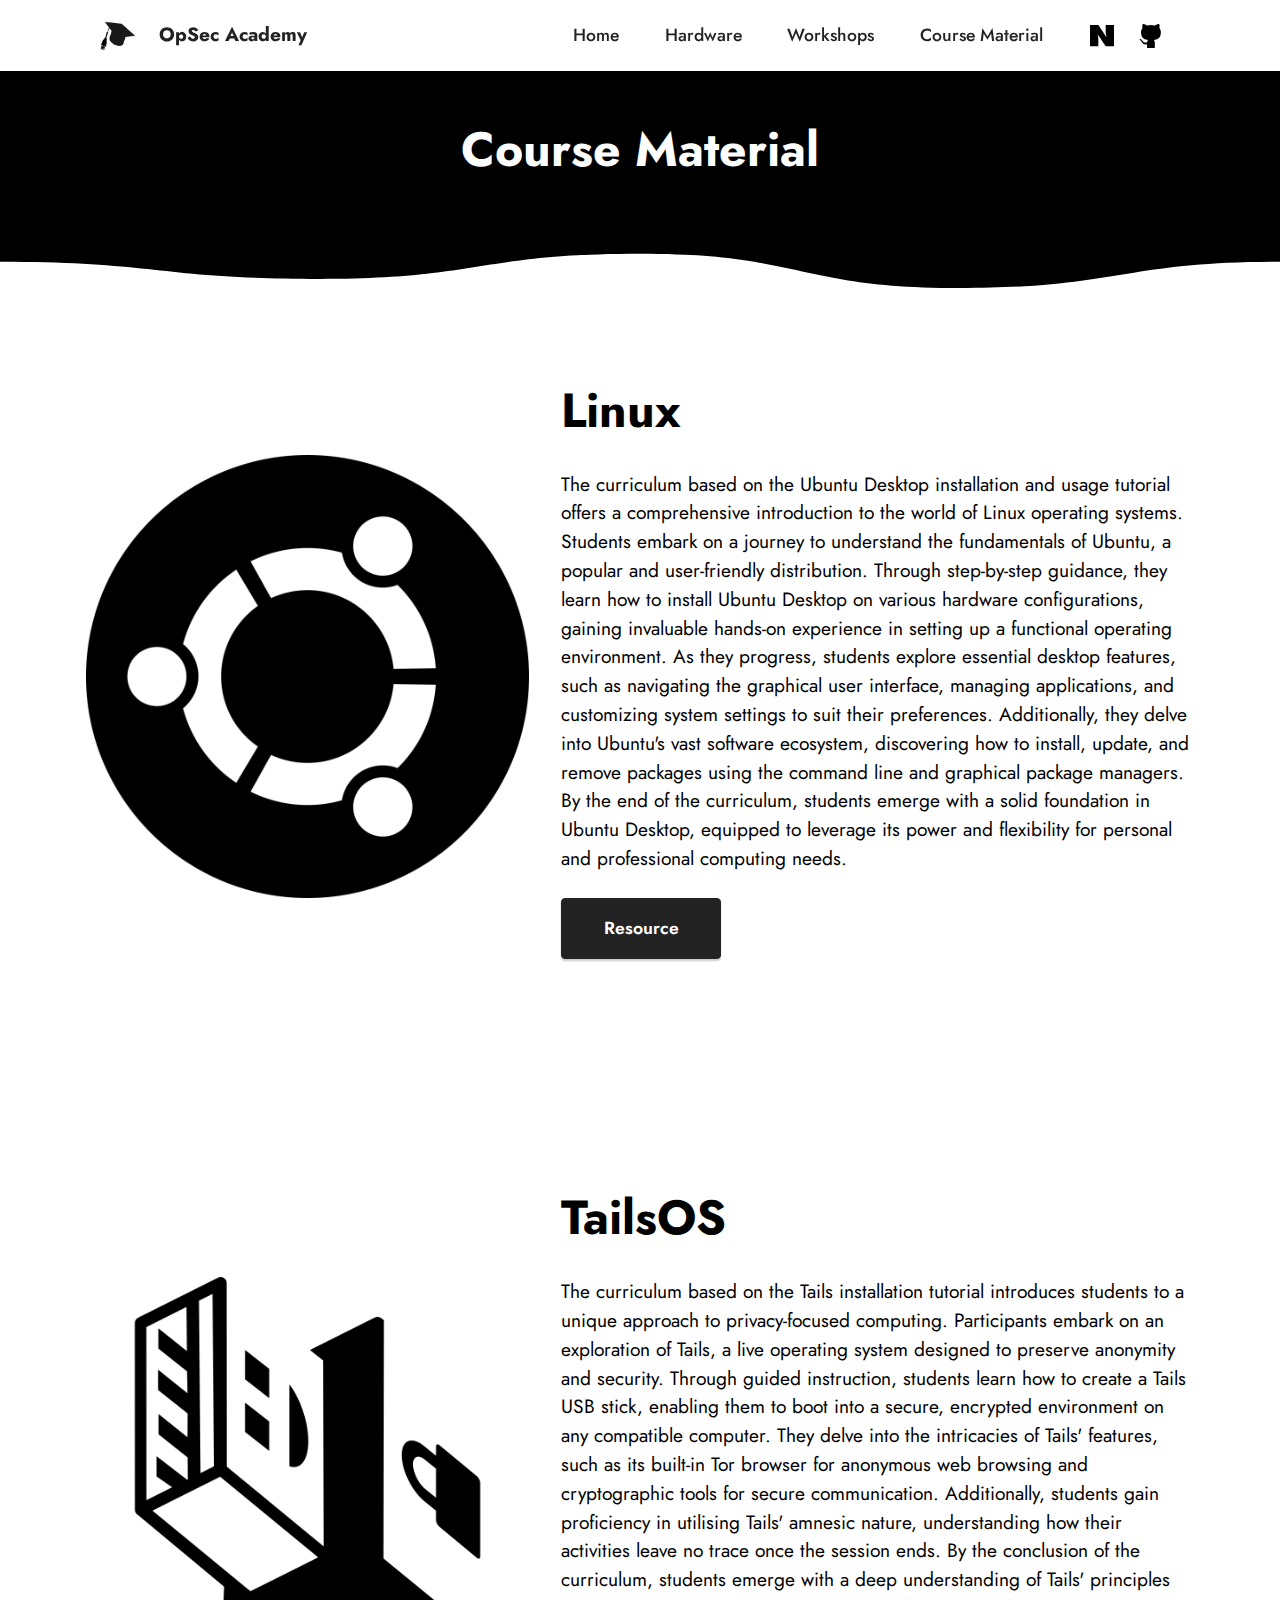
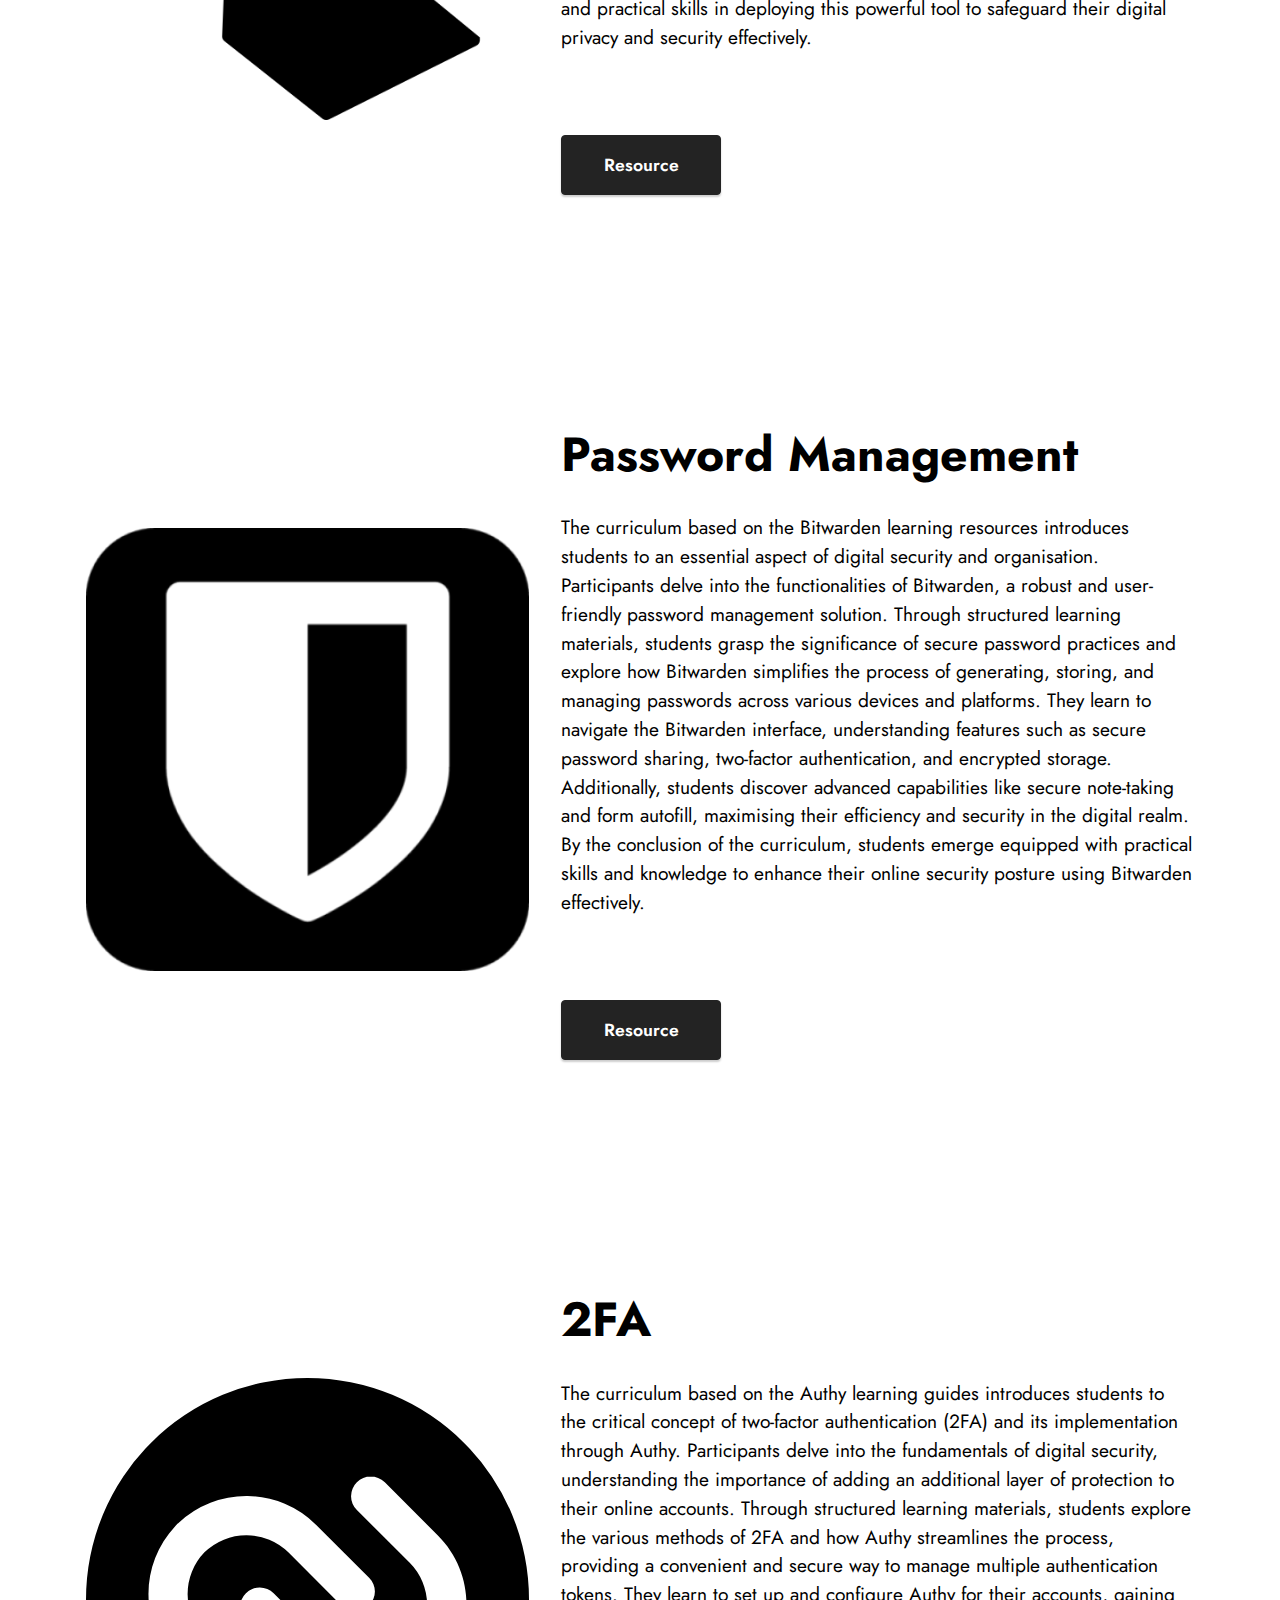
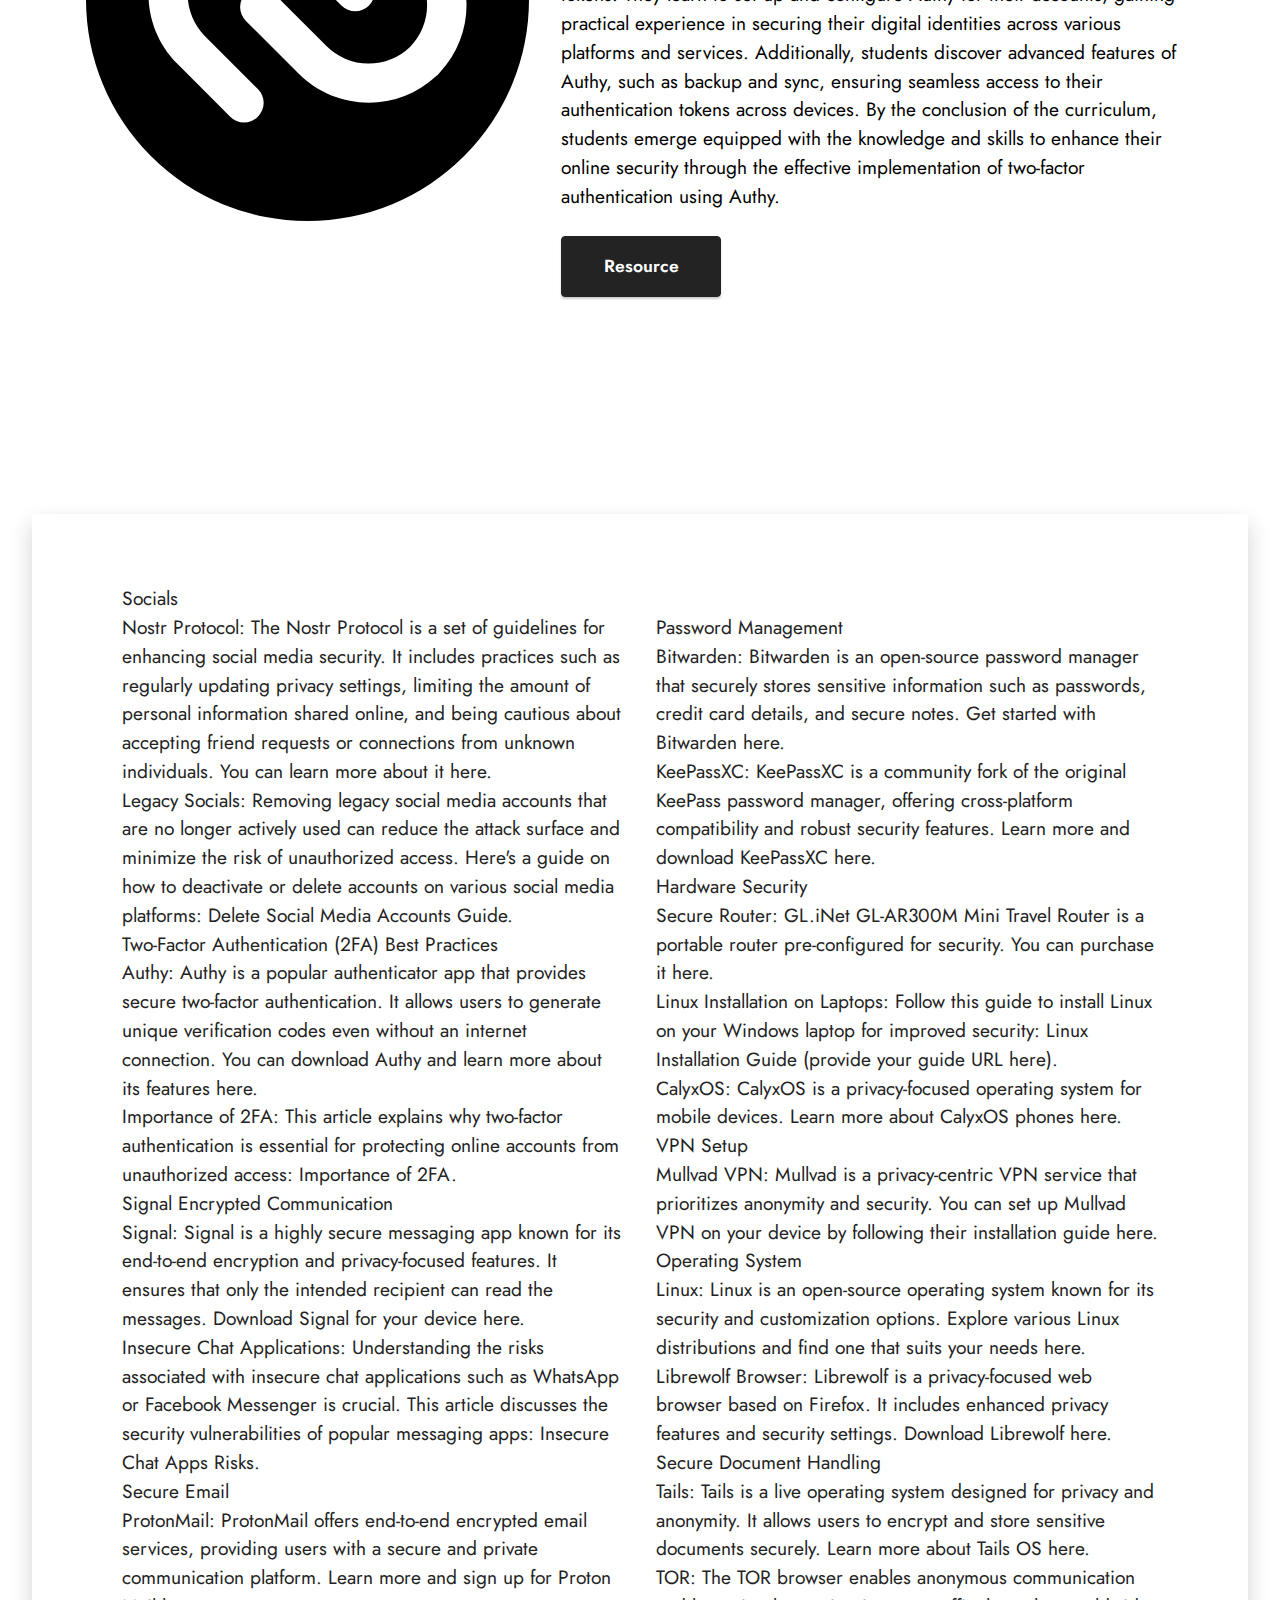
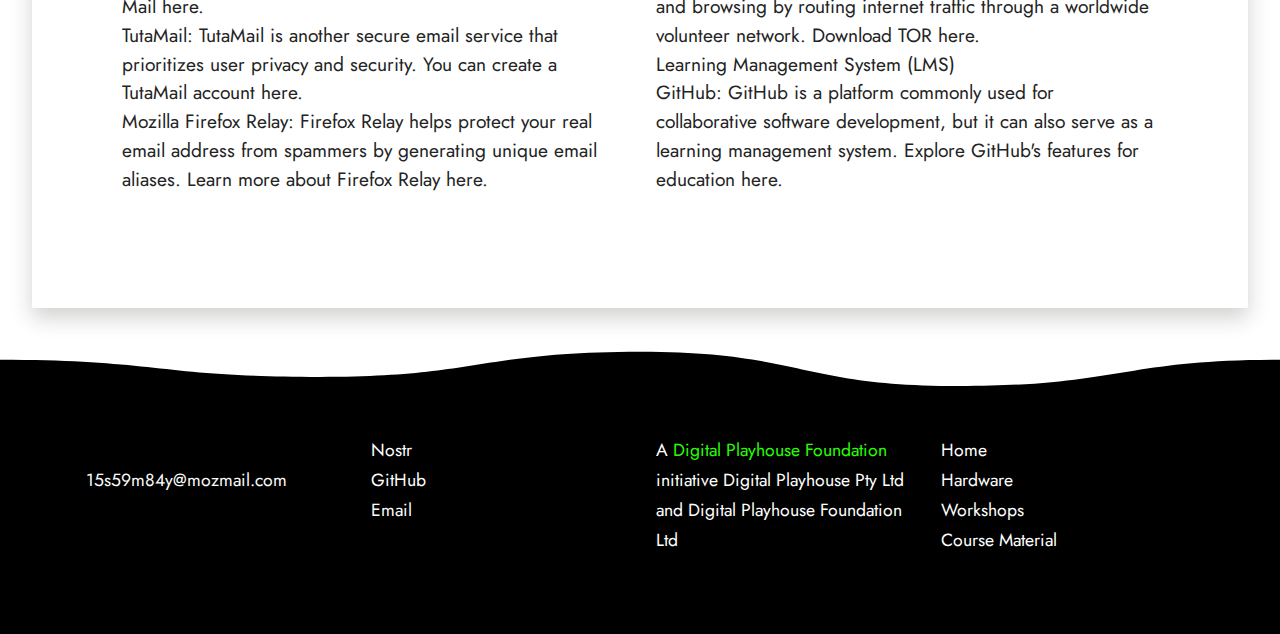
==== commit 0ecea824: "update" ====
--- a/course.html
+++ b/course.html
@@ -11,6 +11,7 @@
   
   
   <title>OpSec Course</title>
+  <link rel="stylesheet" href="assets/FontAwesome/css/font-awesome.css">
   <link rel="stylesheet" href="assets/bootstrap/css/bootstrap.min.css">
   <link rel="stylesheet" href="assets/bootstrap/css/bootstrap-grid.min.css">
   <link rel="stylesheet" href="assets/bootstrap/css/bootstrap-reboot.min.css">
@@ -19,7 +20,7 @@
   <link rel="stylesheet" href="assets/theme/css/style.css">
   <link rel="preload" href="https://fonts.googleapis.com/css?family=Jost:100,200,300,400,500,600,700,800,900,100i,200i,300i,400i,500i,600i,700i,800i,900i&display=swap" as="style" onload="this.onload=null;this.rel='stylesheet'">
   <noscript><link rel="stylesheet" href="https://fonts.googleapis.com/css?family=Jost:100,200,300,400,500,600,700,800,900,100i,200i,300i,400i,500i,600i,700i,800i,900i&display=swap"></noscript>
-  <link rel="preload" as="style" href="assets/mobirise/css/mbr-additional.css?v=QA9oKg"><link rel="stylesheet" href="assets/mobirise/css/mbr-additional.css?v=QA9oKg" type="text/css">
+  <link rel="preload" as="style" href="assets/mobirise/css/mbr-additional.css?v=bdzkQh"><link rel="stylesheet" href="assets/mobirise/css/mbr-additional.css?v=bdzkQh" type="text/css">
 
   
   
@@ -50,7 +51,7 @@
             <div class="collapse navbar-collapse" id="navbarSupportedContent">
                 <ul class="navbar-nav nav-dropdown nav-right" data-app-modern-menu="true"><li class="nav-item"><a class="nav-link link text-black text-primary display-4" href="hardware.html">Home</a></li><li class="nav-item"><a class="nav-link link text-black text-primary display-4" href="hardware.html">Hardware</a></li>
                     <li class="nav-item"><a class="nav-link link text-black text-primary display-4" href="workshops.html">Workshops</a></li>
-                    <li class="nav-item"><a class="nav-link link text-black text-primary display-4" href="course.html">Open Course Material</a>
+                    <li class="nav-item"><a class="nav-link link text-black text-primary display-4" href="course.html">Course Material</a>
                     </li></ul>
                 <div class="icons-menu">
                     <a class="iconfont-wrapper" href="#" target="_blank">
@@ -59,10 +60,8 @@
                     <a class="iconfont-wrapper" href="#" target="_blank">
                         <span class="p-2 mbr-iconfont socicon-github socicon"></span>
                     </a>
-                    <a class="iconfont-wrapper" href="#" target="_blank">
-                        <span class="p-2 mbr-iconfont socicon-instagram socicon"></span>
-                    </a>
                     
+                    
                 </div>
                 
             </div>
@@ -78,17 +77,18 @@
     <div class="container">
         <div class="row justify-content-center">
             <div class="title col-md-12 col-lg-8">
-                <h3 class="mbr-section-title mbr-fonts-style align-center mb-4 display-2"></h3>
-                
-                
-            </div>
-        </div>
-    </div>
-</section>
-
-<section data-bs-version="5.1" class="header4 cid-ucfhxCHHC6" id="header04-k">
-    
-    
+                <h3 class="mbr-section-title mbr-fonts-style align-center mb-4 display-2"><strong>Course Material</strong></h3>
+                
+                
+            </div>
+        </div>
+    </div>
+</section>
+
+<section data-bs-version="5.1" class="header2 cid-ucghoTh5XZ" id="header02-x">
+    
+    
+
     <div class="wave-container">
         <svg class="svg-top" version="1.1" xmlns="http://www.w3.org/2000/svg" xmlns:xlink="http://www.w3.org/1999/xlink" x="0px" y="0px" viewBox="0 0 1600 40" style="enable-background:new 0 0 1600 40;" preserveAspectRatio="none">
             <style type="text/css">
@@ -98,21 +98,119 @@
                 s201.9-21.1,402-21.1v24.1L-1,40V15.7z"></path>
         </svg>
     </div>
-    <div class="container">
-        <div class="row justify-content-center">
-            <div class="col-md-12 content align-left col-lg-12">
-                <h5 class="mbr-section-subtitle mbr-fonts-style mb-3 display-5"><strong>Beverages</strong>
-                </h5>
-                <h3 class="mbr-section-title mbr-fonts-style pb-5 display-1"><strong>Unique recipes for cocktails
-                        and drinks</strong></h3>
-                <p class="mbr-text mbr-fonts-style display-7">
-                    Lorem ipsum dolor sit amet, consectetur adipiscing elit. Nunc pharetra turpis sit amet erat maximus,
-                    et scelerisque justo posuere. Nullam iaculis, est id malesuada vulputate, felis justo pulvinar quam,
-                    vel varius nisl odio at felis. Aliquam feugiat justo non tortor tincidunt, nec ullamcorper massa
-                    auctor. In nec posuere ex. Proin consequat placerat eros.</p>
-            </div>
-        </div>
-    </div>
+
+    <div class="container">
+        <div class="row justify-content-center">
+            <div class="col-12 col-md-12 col-lg-5 image-wrapper m-auto">
+                <img class="w-100 md-pb" src="assets/images/ubuntu-icon-2048x2048-7d3wcf52-998x998.png" alt="">
+            </div>
+            <div class="col-12 col-md-12 col-lg m-auto">
+                <div class="text-wrapper align-left">
+                    <h1 class="mbr-section-title mbr-fonts-style mb-4 display-2"><strong>Linux</strong></h1>
+                    <p class="mbr-text mbr-fonts-style display-7">The curriculum based on the Ubuntu Desktop installation and usage tutorial offers a comprehensive introduction to the world of Linux operating systems. Students embark on a journey to understand the fundamentals of Ubuntu, a popular and user-friendly distribution. Through step-by-step guidance, they learn how to install Ubuntu Desktop on various hardware configurations, gaining invaluable hands-on experience in setting up a functional operating environment. As they progress, students explore essential desktop features, such as navigating the graphical user interface, managing applications, and customizing system settings to suit their preferences. Additionally, they delve into Ubuntu's vast software ecosystem, discovering how to install, update, and remove packages using the command line and graphical package managers. By the end of the curriculum, students emerge with a solid foundation in Ubuntu Desktop, equipped to leverage its power and flexibility for personal and professional computing needs.&nbsp;<br></p>
+                    <div class="mbr-section-btn mt-3"><a class="btn btn-lg btn-black display-4" href="https://ubuntu.com/tutorials/install-ubuntu-desktop" target="_blank">Resource</a></div>
+                </div>
+            </div>
+        </div>
+    </div>
+
+</section>
+
+<section data-bs-version="5.1" class="header2 cid-ucgi4THzXG" id="header02-y">
+    
+    
+
+    <div class="wave-container">
+        <svg class="svg-top" version="1.1" xmlns="http://www.w3.org/2000/svg" xmlns:xlink="http://www.w3.org/1999/xlink" x="0px" y="0px" viewBox="0 0 1600 40" style="enable-background:new 0 0 1600 40;" preserveAspectRatio="none">
+            <style type="text/css">
+                .st0 
+            </style>
+            <path class="st0" d="M-1,15.7c200.1,0,200.7,13.8,400.9,13.8C600,29.5,600.4,9.3,800.5,9.3S998.8,36.8,1199,36.8
+                s201.9-21.1,402-21.1v24.1L-1,40V15.7z"></path>
+        </svg>
+    </div>
+
+    <div class="container">
+        <div class="row justify-content-center">
+            <div class="col-12 col-md-12 col-lg-5 image-wrapper m-auto">
+                <img class="w-100 md-pb" src="assets/images/tails-logo-icon-144817-512x512.png" alt="">
+            </div>
+            <div class="col-12 col-md-12 col-lg m-auto">
+                <div class="text-wrapper align-left">
+                    <h1 class="mbr-section-title mbr-fonts-style mb-4 display-2"><strong>TailsOS</strong></h1>
+                    <p class="mbr-text mbr-fonts-style display-7">The curriculum based on the Tails installation tutorial introduces students to a unique approach to privacy-focused computing. Participants embark on an exploration of Tails, a live operating system designed to preserve anonymity and security. Through guided instruction, students learn how to create a Tails USB stick, enabling them to boot into a secure, encrypted environment on any compatible computer. They delve into the intricacies of Tails' features, such as its built-in Tor browser for anonymous web browsing and cryptographic tools for secure communication. Additionally, students gain proficiency in utilising Tails' amnesic nature, understanding how their activities leave no trace once the session ends. By the conclusion of the curriculum, students emerge with a deep understanding of Tails' principles and practical skills in deploying this powerful tool to safeguard their digital privacy and security effectively.
+<br>
+<br><br></p>
+                    <div class="mbr-section-btn mt-3"><a class="btn btn-lg btn-black display-4" href="https://tails.net/install/" target="_blank">Resource</a></div>
+                </div>
+            </div>
+        </div>
+    </div>
+
+</section>
+
+<section data-bs-version="5.1" class="header2 cid-ucgi5wT4nt" id="header02-z">
+    
+    
+
+    <div class="wave-container">
+        <svg class="svg-top" version="1.1" xmlns="http://www.w3.org/2000/svg" xmlns:xlink="http://www.w3.org/1999/xlink" x="0px" y="0px" viewBox="0 0 1600 40" style="enable-background:new 0 0 1600 40;" preserveAspectRatio="none">
+            <style type="text/css">
+                .st0 
+            </style>
+            <path class="st0" d="M-1,15.7c200.1,0,200.7,13.8,400.9,13.8C600,29.5,600.4,9.3,800.5,9.3S998.8,36.8,1199,36.8
+                s201.9-21.1,402-21.1v24.1L-1,40V15.7z"></path>
+        </svg>
+    </div>
+
+    <div class="container">
+        <div class="row justify-content-center">
+            <div class="col-12 col-md-12 col-lg-5 image-wrapper m-auto">
+                <img class="w-100 md-pb" src="assets/images/bitwarden-icon-512x512-atu78b54-395x395.png" alt="">
+            </div>
+            <div class="col-12 col-md-12 col-lg m-auto">
+                <div class="text-wrapper align-left">
+                    <h1 class="mbr-section-title mbr-fonts-style mb-4 display-2"><strong>Password Management</strong></h1>
+                    <p class="mbr-text mbr-fonts-style display-7">The curriculum based on the Bitwarden learning resources introduces students to an essential aspect of digital security and organisation. Participants delve into the functionalities of Bitwarden, a robust and user-friendly password management solution. Through structured learning materials, students grasp the significance of secure password practices and explore how Bitwarden simplifies the process of generating, storing, and managing passwords across various devices and platforms. They learn to navigate the Bitwarden interface, understanding features such as secure password sharing, two-factor authentication, and encrypted storage. Additionally, students discover advanced capabilities like secure note-taking and form autofill, maximising their efficiency and security in the digital realm. By the conclusion of the curriculum, students emerge equipped with practical skills and knowledge to enhance their online security posture using Bitwarden effectively.
+<br>
+<br><br></p>
+                    <div class="mbr-section-btn mt-3"><a class="btn btn-lg btn-black display-4" href="https://bitwarden.com/learning/" target="_blank">Resource</a></div>
+                </div>
+            </div>
+        </div>
+    </div>
+
+</section>
+
+<section data-bs-version="5.1" class="header2 cid-ucgjXlBZrP" id="header02-10">
+    
+    
+
+    <div class="wave-container">
+        <svg class="svg-top" version="1.1" xmlns="http://www.w3.org/2000/svg" xmlns:xlink="http://www.w3.org/1999/xlink" x="0px" y="0px" viewBox="0 0 1600 40" style="enable-background:new 0 0 1600 40;" preserveAspectRatio="none">
+            <style type="text/css">
+                .st0 
+            </style>
+            <path class="st0" d="M-1,15.7c200.1,0,200.7,13.8,400.9,13.8C600,29.5,600.4,9.3,800.5,9.3S998.8,36.8,1199,36.8
+                s201.9-21.1,402-21.1v24.1L-1,40V15.7z"></path>
+        </svg>
+    </div>
+
+    <div class="container">
+        <div class="row justify-content-center">
+            <div class="col-12 col-md-12 col-lg-5 image-wrapper m-auto">
+                <img class="w-100 md-pb" src="assets/images/authy.svg" alt="">
+            </div>
+            <div class="col-12 col-md-12 col-lg m-auto">
+                <div class="text-wrapper align-left">
+                    <h1 class="mbr-section-title mbr-fonts-style mb-4 display-2"><strong>2FA</strong></h1>
+                    <p class="mbr-text mbr-fonts-style display-7">The curriculum based on the Authy learning guides introduces students to the critical concept of two-factor authentication (2FA) and its implementation through Authy. Participants delve into the fundamentals of digital security, understanding the importance of adding an additional layer of protection to their online accounts. Through structured learning materials, students explore the various methods of 2FA and how Authy streamlines the process, providing a convenient and secure way to manage multiple authentication tokens. They learn to set up and configure Authy for their accounts, gaining practical experience in securing their digital identities across various platforms and services. Additionally, students discover advanced features of Authy, such as backup and sync, ensuring seamless access to their authentication tokens across devices. By the conclusion of the curriculum, students emerge equipped with the knowledge and skills to enhance their online security through the effective implementation of two-factor authentication using Authy.<br></p>
+                    <div class="mbr-section-btn mt-3"><a class="btn btn-lg btn-black display-4" href="https://authy.com/guides/" target="_blank">Resource</a></div>
+                </div>
+            </div>
+        </div>
+    </div>
+
 </section>
 
 <section data-bs-version="5.1" class="article02 cid-ucbkVNVhpx" id="article02-a">
@@ -179,32 +277,30 @@
             <div class="col-12 col-md-4 col-lg-3">
                 
                 <ul class="list mbr-fonts-style display-4">
-                    <li class="mbr-text item-wrap">2915 Chenoweth Drive</li>
-                    <li class="mbr-text item-wrap">Columbia 38401&nbsp;</li>
-                    <li class="mbr-text item-wrap">Tennessee</li>
-                    <li class="mbr-text item-wrap">mail@yoursite.com</li>
+                    <li class="mbr-text item-wrap"><br></li>
+                    <li class="mbr-text item-wrap"><a href="mailto:15s59m84y@mozmail.com" class="text-white">15s59m84y@mozmail.com</a></li><li class="mbr-text item-wrap"><br></li>
                 </ul>
             </div>
             <div class="col-12 col-md-3 col-lg-3">
                 
                 <ul class="list mbr-fonts-style display-4">
-                    <li class="mbr-text item-wrap">Facebook</li>
-                    <li class="mbr-text item-wrap">Instagram</li>
-                    <li class="mbr-text item-wrap">Twitter</li>
+                    <li class="mbr-text item-wrap">Nostr</li>
+                    <li class="mbr-text item-wrap">GitHub</li>
+                    <li class="mbr-text item-wrap"><a href="mailto:15s59m84y@mozmail.com" class="text-white">Email</a></li>
                 </ul>
             </div>
             <div class="col-12 col-md-3 col-lg-3">
                 
                 <ul class="list mbr-fonts-style display-4">
-                    <li class="mbr-text item-wrap">Subscribe to Newsletter</li>
+                    <li class="mbr-text item-wrap">A <a href="https://www.digitalplayhouse.org.au/" class="text-success" target="_blank">Digital Playhouse Foundation</a> initiative Digital Playhouse Pty Ltd and Digital Playhouse Foundation Ltd</li>
                 </ul>
             </div>
             <div class="col-12 col-md-2 col-lg-3">
                 
                 <ul class="list align-right mbr-fonts-style display-4">
                     <li class="mbr-text item-wrap">Home</li>
-                    <li class="mbr-text item-wrap">About</li>
-                    <li class="mbr-text item-wrap">Contacts</li>
+                    <li class="mbr-text item-wrap">Hardware</li>
+                    <li class="mbr-text item-wrap">Workshops</li><li class="mbr-text item-wrap">Course Material</li><li class="mbr-text item-wrap"><br></li>
                 </ul>
             </div>
             
--- a/assets/mobirise/css/mbr-additional.css
+++ b/assets/mobirise/css/mbr-additional.css
@@ -1058,8 +1058,8 @@
 }
 .cid-ucblaBxtDt {
   padding-top: 4rem;
-  padding-bottom: 0rem;
-  background-color: #ffffff;
+  padding-bottom: 5rem;
+  background-color: #000000;
 }
 .cid-ucblaBxtDt .mbr-fallback-image.disabled {
   display: none;
@@ -1073,21 +1073,15 @@
   position: absolute;
   top: 0;
 }
-.cid-ucfhxCHHC6 {
-  padding-top: 7rem;
-  padding-bottom: 10rem;
-  background-color: #f8f8f8;
-}
-.cid-ucfhxCHHC6 .mbr-section-title {
-  color: #1a449a;
-}
-.cid-ucfhxCHHC6 .mbr-text {
-  color: #1a449a;
-}
-.cid-ucfhxCHHC6 .mbr-section-subtitle {
-  color: #1a449a;
-}
-.cid-ucfhxCHHC6 .wave-container {
+.cid-ucblaBxtDt .mbr-section-title {
+  color: #ffffff;
+}
+.cid-ucghoTh5XZ {
+  padding-top: 6rem;
+  padding-bottom: 8rem;
+  background-color: #ffffff;
+}
+.cid-ucghoTh5XZ .wave-container {
   position: absolute;
   left: 0;
   top: -110px;
@@ -1095,7 +1089,7 @@
   overflow: hidden;
   width: 100%;
 }
-.cid-ucfhxCHHC6 .svg-top {
+.cid-ucghoTh5XZ .svg-top {
   width: 100%;
   position: absolute;
   left: 0;
@@ -1105,11 +1099,11 @@
   animation: 1.5s ease-in-out infinite alternate svg-wave;
   fill: #6592e6;
 }
-.cid-ucfhxCHHC6 .svg-top .st0 {
-  fill: #f8f8f8;
+.cid-ucghoTh5XZ .svg-top .st0 {
+  fill: #ffffff;
 }
 @media (max-width: 992px) {
-  .cid-ucfhxCHHC6 .svg-top {
+  .cid-ucghoTh5XZ .svg-top {
     width: 1000px;
   }
 }
@@ -1121,49 +1115,182 @@
     transform: scaleX(1) scaleY(1.6);
   }
 }
-@keyframes line {
-  0% {
-    transform: scaleX(1);
-  }
-  50% {
-    transform: scaleX(0);
-  }
-  100% {
-    transform: scaleX(1);
-  }
-}
-.cid-ucfhxCHHC6 h5 {
-  position: relative;
-  display: inline-block;
-  width: fit-content;
-  margin-left: 70px;
-}
-.cid-ucfhxCHHC6 h5:before {
-  content: '';
+@media (min-width: 1400px) {
+  .cid-ucghoTh5XZ .col-12 {
+    padding: 0 2rem;
+  }
+  .cid-ucghoTh5XZ .row {
+    margin: 0 -2rem;
+  }
+}
+.cid-ucghoTh5XZ .mbr-text,
+.cid-ucghoTh5XZ .mbr-section-btn {
+  color: #000000;
+}
+.cid-ucghoTh5XZ .mbr-section-title {
+  color: #000000;
+}
+.cid-ucgi4THzXG {
+  padding-top: 6rem;
+  padding-bottom: 8rem;
+  background-color: #ffffff;
+}
+.cid-ucgi4THzXG .wave-container {
   position: absolute;
-  left: -65px;
-  top: 50%;
-  transform-origin: right;
-  height: 2px;
-  width: 45px;
-  background: currentColor;
-}
-.cid-ucfhxCHHC6 h5:hover:before {
-  animation: 1s ease-in-out alternate line;
-}
-@media (max-width: 767px) {
-  .cid-ucfhxCHHC6 h5 {
-    margin-left: 0px;
-  }
-  .cid-ucfhxCHHC6 h5:before {
-    bottom: -5px;
-    top: auto;
-    left: 50%;
-    transform: translateX(-50%);
-  }
-  .cid-ucfhxCHHC6 h5:hover:before {
-    animation: none;
-  }
+  left: 0;
+  top: -110px;
+  height: 113px;
+  overflow: hidden;
+  width: 100%;
+}
+.cid-ucgi4THzXG .svg-top {
+  width: 100%;
+  position: absolute;
+  left: 0;
+  bottom: 0;
+  height: 50px;
+  transform-origin: bottom;
+  animation: 1.5s ease-in-out infinite alternate svg-wave;
+  fill: #6592e6;
+}
+.cid-ucgi4THzXG .svg-top .st0 {
+  fill: #ffffff;
+}
+@media (max-width: 992px) {
+  .cid-ucgi4THzXG .svg-top {
+    width: 1000px;
+  }
+}
+@keyframes svg-wave {
+  from {
+    transform: scaleX(1) scaleY(1.1);
+  }
+  to {
+    transform: scaleX(1) scaleY(1.6);
+  }
+}
+@media (min-width: 1400px) {
+  .cid-ucgi4THzXG .col-12 {
+    padding: 0 2rem;
+  }
+  .cid-ucgi4THzXG .row {
+    margin: 0 -2rem;
+  }
+}
+.cid-ucgi4THzXG .mbr-text,
+.cid-ucgi4THzXG .mbr-section-btn {
+  color: #000000;
+}
+.cid-ucgi4THzXG .mbr-section-title {
+  color: #000000;
+}
+.cid-ucgi5wT4nt {
+  padding-top: 6rem;
+  padding-bottom: 8rem;
+  background-color: #ffffff;
+}
+.cid-ucgi5wT4nt .wave-container {
+  position: absolute;
+  left: 0;
+  top: -110px;
+  height: 113px;
+  overflow: hidden;
+  width: 100%;
+}
+.cid-ucgi5wT4nt .svg-top {
+  width: 100%;
+  position: absolute;
+  left: 0;
+  bottom: 0;
+  height: 50px;
+  transform-origin: bottom;
+  animation: 1.5s ease-in-out infinite alternate svg-wave;
+  fill: #6592e6;
+}
+.cid-ucgi5wT4nt .svg-top .st0 {
+  fill: #ffffff;
+}
+@media (max-width: 992px) {
+  .cid-ucgi5wT4nt .svg-top {
+    width: 1000px;
+  }
+}
+@keyframes svg-wave {
+  from {
+    transform: scaleX(1) scaleY(1.1);
+  }
+  to {
+    transform: scaleX(1) scaleY(1.6);
+  }
+}
+@media (min-width: 1400px) {
+  .cid-ucgi5wT4nt .col-12 {
+    padding: 0 2rem;
+  }
+  .cid-ucgi5wT4nt .row {
+    margin: 0 -2rem;
+  }
+}
+.cid-ucgi5wT4nt .mbr-text,
+.cid-ucgi5wT4nt .mbr-section-btn {
+  color: #000000;
+}
+.cid-ucgi5wT4nt .mbr-section-title {
+  color: #000000;
+}
+.cid-ucgjXlBZrP {
+  padding-top: 6rem;
+  padding-bottom: 8rem;
+  background-color: #ffffff;
+}
+.cid-ucgjXlBZrP .wave-container {
+  position: absolute;
+  left: 0;
+  top: -110px;
+  height: 113px;
+  overflow: hidden;
+  width: 100%;
+}
+.cid-ucgjXlBZrP .svg-top {
+  width: 100%;
+  position: absolute;
+  left: 0;
+  bottom: 0;
+  height: 50px;
+  transform-origin: bottom;
+  animation: 1.5s ease-in-out infinite alternate svg-wave;
+  fill: #6592e6;
+}
+.cid-ucgjXlBZrP .svg-top .st0 {
+  fill: #ffffff;
+}
+@media (max-width: 992px) {
+  .cid-ucgjXlBZrP .svg-top {
+    width: 1000px;
+  }
+}
+@keyframes svg-wave {
+  from {
+    transform: scaleX(1) scaleY(1.1);
+  }
+  to {
+    transform: scaleX(1) scaleY(1.6);
+  }
+}
+@media (min-width: 1400px) {
+  .cid-ucgjXlBZrP .col-12 {
+    padding: 0 2rem;
+  }
+  .cid-ucgjXlBZrP .row {
+    margin: 0 -2rem;
+  }
+}
+.cid-ucgjXlBZrP .mbr-text,
+.cid-ucgjXlBZrP .mbr-section-btn {
+  color: #000000;
+}
+.cid-ucgjXlBZrP .mbr-section-title {
+  color: #000000;
 }
 .cid-ucbkVNVhpx {
   padding-top: 5rem;
@@ -1226,6 +1353,7 @@
   list-style: none;
   padding-left: 0;
   color: #ffffff;
+  text-align: left;
 }
 @media (max-width: 991px) {
   .cid-ucfr13WrS9 .list {
@@ -1756,119 +1884,13 @@
   color: #000000;
 }
 .cid-ucfqddRlwy .mbr-timeline-date {
-  color: #1a449a;
+  color: #000000;
 }
 .cid-ucfqddRlwy .mbr-timeline-title {
   color: #000000;
 }
 .cid-ucfqddRlwy .mbr-section-title {
   color: #1a449a;
-}
-.cid-ucfleAG2eQ {
-  padding-top: 7rem;
-  padding-bottom: 10rem;
-  background-color: #ffffff;
-}
-.cid-ucfleAG2eQ .card-box {
-  padding: 2rem;
-  width: 58.33%;
-}
-.cid-ucfleAG2eQ .img-wrapper {
-  width: 41.66%;
-  padding: 2rem;
-  display: flex;
-  justify-content: center;
-  align-items: center;
-}
-.cid-ucfleAG2eQ .wave-container {
-  position: absolute;
-  left: 0;
-  top: -110px;
-  height: 113px;
-  overflow: hidden;
-  width: 100%;
-}
-.cid-ucfleAG2eQ .svg-top {
-  width: 100%;
-  position: absolute;
-  left: 0;
-  bottom: 0;
-  height: 50px;
-  transform-origin: bottom;
-  animation: 1.5s ease-in-out infinite alternate svg-wave;
-  fill: #6592e6;
-}
-.cid-ucfleAG2eQ .svg-top .st0 {
-  fill: #ffffff;
-}
-@media (max-width: 992px) {
-  .cid-ucfleAG2eQ .svg-top {
-    width: 1000px;
-  }
-}
-@keyframes svg-wave {
-  from {
-    transform: scaleX(1) scaleY(1.1);
-  }
-  to {
-    transform: scaleX(1) scaleY(1.6);
-  }
-}
-.cid-ucfleAG2eQ .img1 {
-  background: #ffffff;
-}
-.cid-ucfleAG2eQ .img2 {
-  background: #ffffff;
-}
-.cid-ucfleAG2eQ .card {
-  margin: auto;
-  min-height: 280px;
-  transition: all 0.3s;
-}
-.cid-ucfleAG2eQ .card-wrapper {
-  background: #ffffff;
-  border-radius: 4px;
-  display: flex;
-  overflow: hidden;
-  justify-content: space-between;
-}
-@media (max-width: 992px) {
-  .cid-ucfleAG2eQ .card-wrapper {
-    margin-bottom: 2rem;
-  }
-}
-@media (max-width: 767px) {
-  .cid-ucfleAG2eQ .card-wrapper {
-    flex-direction: column;
-  }
-  .cid-ucfleAG2eQ .card-box {
-    padding: 1rem;
-  }
-  .cid-ucfleAG2eQ .card-box,
-  .cid-ucfleAG2eQ .img-wrapper {
-    width: 100%;
-  }
-  .cid-ucfleAG2eQ .img-wrapper {
-    padding: 4rem 1rem;
-  }
-  .cid-ucfleAG2eQ .mbr-flex {
-    flex-direction: column-reverse;
-  }
-}
-.cid-ucfleAG2eQ .card-subtitle {
-  color: #1a449a;
-}
-.cid-ucfleAG2eQ .mbr-text,
-.cid-ucfleAG2eQ .link-wrap {
-  color: #555555;
-}
-.cid-ucfleAG2eQ .card-title,
-.cid-ucfleAG2eQ .card-box {
-  color: #000000;
-}
-.cid-ucfleAG2eQ .mbr-text,
-.cid-ucfleAG2eQ .mbr-section-btn {
-  color: #000000;
 }
 .cid-ucfr13WrS9 {
   padding-top: 3rem;
@@ -1904,6 +1926,7 @@
   list-style: none;
   padding-left: 0;
   color: #ffffff;
+  text-align: left;
 }
 @media (max-width: 991px) {
   .cid-ucfr13WrS9 .list {
@@ -2302,57 +2325,76 @@
     left: -1rem;
   }
 }
-.cid-uc4JQaWIcf {
-  padding-top: 6rem;
-  padding-bottom: 6rem;
-  background-color: #fafafa;
-}
-.cid-uc4JQaWIcf .mbr-fallback-image.disabled {
-  display: none;
-}
-.cid-uc4JQaWIcf .mbr-fallback-image {
-  display: block;
-  background-size: cover;
-  background-position: center center;
+.cid-ucfWE7681S {
+  padding-top: 5rem;
+  padding-bottom: 5rem;
+  background-color: #000000;
+}
+.cid-ucfWE7681S .line {
+  background-color: #000000;
+  align: center;
+  height: 2px;
+  margin: 0 auto;
+}
+.cid-ucfWE7681S .mbr-text {
+  color: #ffffff;
+}
+.cid-ucfWBFBRIR {
+  padding-top: 0rem;
+  padding-bottom: 10rem;
+  background-color: #ffffff;
+}
+.cid-ucfWBFBRIR .row {
+  flex-direction: row-reverse;
+}
+.cid-ucfWBFBRIR .wave-container {
+  position: absolute;
+  left: 0;
+  top: -110px;
+  height: 113px;
+  overflow: hidden;
   width: 100%;
-  height: 100%;
+}
+.cid-ucfWBFBRIR .svg-top {
+  width: 100%;
   position: absolute;
-  top: 0;
-}
-.cid-uc4JQaWIcf .top-line {
-  display: flex;
-  justify-content: space-between;
-}
-.cid-uc4JQaWIcf .mbr-section-title,
-.cid-uc4JQaWIcf .mbr-section-subtitle {
-  text-align: center;
-}
-.cid-uc4JQaWIcf .card:not(:nth-last-child(1)) {
-  margin-bottom: 2rem;
-}
-.cid-uc4JQaWIcf .card-wrapper {
-  border-radius: 4px;
-  background-color: #ffffff;
-}
-.cid-uc4JQaWIcf .image-wrapper img {
-  width: 100%;
-  object-fit: cover;
-}
-@media (max-width: 767px) {
-  .cid-uc4JQaWIcf .card-box {
-    padding: 1rem;
-  }
-}
-@media (min-width: 768px) {
-  .cid-uc4JQaWIcf .card-box {
-    padding-right: 2rem;
-  }
-}
-@media (min-width: 992px) {
-  .cid-uc4JQaWIcf .card-box {
-    padding-left: 2rem;
-    padding-right: 4rem;
-  }
+  left: 0;
+  bottom: 0;
+  height: 50px;
+  transform-origin: bottom;
+  animation: 1.5s ease-in-out infinite alternate svg-wave;
+  fill: #6592e6;
+}
+.cid-ucfWBFBRIR .svg-top .st0 {
+  fill: #ffffff;
+}
+@media (max-width: 992px) {
+  .cid-ucfWBFBRIR .svg-top {
+    width: 1000px;
+  }
+}
+@keyframes svg-wave {
+  from {
+    transform: scaleX(1) scaleY(1.1);
+  }
+  to {
+    transform: scaleX(1) scaleY(1.6);
+  }
+}
+.cid-ucfWBFBRIR .mbr-section-title {
+  color: #000000;
+}
+@media (min-width: 1400px) {
+  .cid-ucfWBFBRIR .col-12 {
+    padding: 0 2rem;
+  }
+  .cid-ucfWBFBRIR .row {
+    margin: 0 -2rem;
+  }
+}
+.cid-ucfWBFBRIR .mbr-text,
+.cid-ucfWBFBRIR .mbr-section-btn {
+  color: #000000;
 }
 .cid-ucfr13WrS9 {
   padding-top: 3rem;
@@ -2388,6 +2430,7 @@
   list-style: none;
   padding-left: 0;
   color: #ffffff;
+  text-align: left;
 }
 @media (max-width: 991px) {
   .cid-ucfr13WrS9 .list {
@@ -2786,76 +2829,57 @@
     left: -1rem;
   }
 }
-.cid-ucfhNNwoRs {
-  padding-top: 5rem;
-  padding-bottom: 5rem;
-  background-color: #000000;
-}
-.cid-ucfhNNwoRs .line {
-  background-color: #000000;
-  align: center;
-  height: 2px;
-  margin: 0 auto;
-}
-.cid-ucfhNNwoRs .mbr-text {
-  color: #ffffff;
-}
-.cid-ucfdbZt2lE {
-  padding-top: 0rem;
-  padding-bottom: 10rem;
+.cid-ucfWiD5aOC {
+  padding-top: 6rem;
+  padding-bottom: 6rem;
+  background-color: #fafafa;
+}
+.cid-ucfWiD5aOC .mbr-fallback-image.disabled {
+  display: none;
+}
+.cid-ucfWiD5aOC .mbr-fallback-image {
+  display: block;
+  background-size: cover;
+  background-position: center center;
+  width: 100%;
+  height: 100%;
+  position: absolute;
+  top: 0;
+}
+.cid-ucfWiD5aOC .top-line {
+  display: flex;
+  justify-content: space-between;
+}
+.cid-ucfWiD5aOC .mbr-section-title,
+.cid-ucfWiD5aOC .mbr-section-subtitle {
+  text-align: center;
+}
+.cid-ucfWiD5aOC .card:not(:nth-last-child(1)) {
+  margin-bottom: 2rem;
+}
+.cid-ucfWiD5aOC .card-wrapper {
+  border-radius: 4px;
   background-color: #ffffff;
 }
-.cid-ucfdbZt2lE .row {
-  flex-direction: row-reverse;
-}
-.cid-ucfdbZt2lE .wave-container {
-  position: absolute;
-  left: 0;
-  top: -110px;
-  height: 113px;
-  overflow: hidden;
+.cid-ucfWiD5aOC .image-wrapper img {
   width: 100%;
-}
-.cid-ucfdbZt2lE .svg-top {
-  width: 100%;
-  position: absolute;
-  left: 0;
-  bottom: 0;
-  height: 50px;
-  transform-origin: bottom;
-  animation: 1.5s ease-in-out infinite alternate svg-wave;
-  fill: #6592e6;
-}
-.cid-ucfdbZt2lE .svg-top .st0 {
-  fill: #ffffff;
-}
-@media (max-width: 992px) {
-  .cid-ucfdbZt2lE .svg-top {
-    width: 1000px;
-  }
-}
-@keyframes svg-wave {
-  from {
-    transform: scaleX(1) scaleY(1.1);
-  }
-  to {
-    transform: scaleX(1) scaleY(1.6);
-  }
-}
-.cid-ucfdbZt2lE .mbr-section-title {
-  color: #000000;
-}
-@media (min-width: 1400px) {
-  .cid-ucfdbZt2lE .col-12 {
-    padding: 0 2rem;
-  }
-  .cid-ucfdbZt2lE .row {
-    margin: 0 -2rem;
-  }
-}
-.cid-ucfdbZt2lE .mbr-text,
-.cid-ucfdbZt2lE .mbr-section-btn {
-  color: #000000;
+  object-fit: cover;
+}
+@media (max-width: 767px) {
+  .cid-ucfWiD5aOC .card-box {
+    padding: 1rem;
+  }
+}
+@media (min-width: 768px) {
+  .cid-ucfWiD5aOC .card-box {
+    padding-right: 2rem;
+  }
+}
+@media (min-width: 992px) {
+  .cid-ucfWiD5aOC .card-box {
+    padding-left: 2rem;
+    padding-right: 4rem;
+  }
 }
 .cid-ucfr13WrS9 {
   padding-top: 3rem;
@@ -2891,6 +2915,7 @@
   list-style: none;
   padding-left: 0;
   color: #ffffff;
+  text-align: left;
 }
 @media (max-width: 991px) {
   .cid-ucfr13WrS9 .list {
--- a/assets/mobirise/css/mbr-additional.css
+++ b/assets/mobirise/css/mbr-additional.css
@@ -1058,8 +1058,8 @@
 }
 .cid-ucblaBxtDt {
   padding-top: 4rem;
-  padding-bottom: 0rem;
-  background-color: #ffffff;
+  padding-bottom: 5rem;
+  background-color: #000000;
 }
 .cid-ucblaBxtDt .mbr-fallback-image.disabled {
   display: none;
@@ -1073,21 +1073,15 @@
   position: absolute;
   top: 0;
 }
-.cid-ucfhxCHHC6 {
-  padding-top: 7rem;
-  padding-bottom: 10rem;
-  background-color: #f8f8f8;
-}
-.cid-ucfhxCHHC6 .mbr-section-title {
-  color: #1a449a;
-}
-.cid-ucfhxCHHC6 .mbr-text {
-  color: #1a449a;
-}
-.cid-ucfhxCHHC6 .mbr-section-subtitle {
-  color: #1a449a;
-}
-.cid-ucfhxCHHC6 .wave-container {
+.cid-ucblaBxtDt .mbr-section-title {
+  color: #ffffff;
+}
+.cid-ucghoTh5XZ {
+  padding-top: 6rem;
+  padding-bottom: 8rem;
+  background-color: #ffffff;
+}
+.cid-ucghoTh5XZ .wave-container {
   position: absolute;
   left: 0;
   top: -110px;
@@ -1095,7 +1089,7 @@
   overflow: hidden;
   width: 100%;
 }
-.cid-ucfhxCHHC6 .svg-top {
+.cid-ucghoTh5XZ .svg-top {
   width: 100%;
   position: absolute;
   left: 0;
@@ -1105,11 +1099,11 @@
   animation: 1.5s ease-in-out infinite alternate svg-wave;
   fill: #6592e6;
 }
-.cid-ucfhxCHHC6 .svg-top .st0 {
-  fill: #f8f8f8;
+.cid-ucghoTh5XZ .svg-top .st0 {
+  fill: #ffffff;
 }
 @media (max-width: 992px) {
-  .cid-ucfhxCHHC6 .svg-top {
+  .cid-ucghoTh5XZ .svg-top {
     width: 1000px;
   }
 }
@@ -1121,49 +1115,182 @@
     transform: scaleX(1) scaleY(1.6);
   }
 }
-@keyframes line {
-  0% {
-    transform: scaleX(1);
-  }
-  50% {
-    transform: scaleX(0);
-  }
-  100% {
-    transform: scaleX(1);
-  }
-}
-.cid-ucfhxCHHC6 h5 {
-  position: relative;
-  display: inline-block;
-  width: fit-content;
-  margin-left: 70px;
-}
-.cid-ucfhxCHHC6 h5:before {
-  content: '';
+@media (min-width: 1400px) {
+  .cid-ucghoTh5XZ .col-12 {
+    padding: 0 2rem;
+  }
+  .cid-ucghoTh5XZ .row {
+    margin: 0 -2rem;
+  }
+}
+.cid-ucghoTh5XZ .mbr-text,
+.cid-ucghoTh5XZ .mbr-section-btn {
+  color: #000000;
+}
+.cid-ucghoTh5XZ .mbr-section-title {
+  color: #000000;
+}
+.cid-ucgi4THzXG {
+  padding-top: 6rem;
+  padding-bottom: 8rem;
+  background-color: #ffffff;
+}
+.cid-ucgi4THzXG .wave-container {
   position: absolute;
-  left: -65px;
-  top: 50%;
-  transform-origin: right;
-  height: 2px;
-  width: 45px;
-  background: currentColor;
-}
-.cid-ucfhxCHHC6 h5:hover:before {
-  animation: 1s ease-in-out alternate line;
-}
-@media (max-width: 767px) {
-  .cid-ucfhxCHHC6 h5 {
-    margin-left: 0px;
-  }
-  .cid-ucfhxCHHC6 h5:before {
-    bottom: -5px;
-    top: auto;
-    left: 50%;
-    transform: translateX(-50%);
-  }
-  .cid-ucfhxCHHC6 h5:hover:before {
-    animation: none;
-  }
+  left: 0;
+  top: -110px;
+  height: 113px;
+  overflow: hidden;
+  width: 100%;
+}
+.cid-ucgi4THzXG .svg-top {
+  width: 100%;
+  position: absolute;
+  left: 0;
+  bottom: 0;
+  height: 50px;
+  transform-origin: bottom;
+  animation: 1.5s ease-in-out infinite alternate svg-wave;
+  fill: #6592e6;
+}
+.cid-ucgi4THzXG .svg-top .st0 {
+  fill: #ffffff;
+}
+@media (max-width: 992px) {
+  .cid-ucgi4THzXG .svg-top {
+    width: 1000px;
+  }
+}
+@keyframes svg-wave {
+  from {
+    transform: scaleX(1) scaleY(1.1);
+  }
+  to {
+    transform: scaleX(1) scaleY(1.6);
+  }
+}
+@media (min-width: 1400px) {
+  .cid-ucgi4THzXG .col-12 {
+    padding: 0 2rem;
+  }
+  .cid-ucgi4THzXG .row {
+    margin: 0 -2rem;
+  }
+}
+.cid-ucgi4THzXG .mbr-text,
+.cid-ucgi4THzXG .mbr-section-btn {
+  color: #000000;
+}
+.cid-ucgi4THzXG .mbr-section-title {
+  color: #000000;
+}
+.cid-ucgi5wT4nt {
+  padding-top: 6rem;
+  padding-bottom: 8rem;
+  background-color: #ffffff;
+}
+.cid-ucgi5wT4nt .wave-container {
+  position: absolute;
+  left: 0;
+  top: -110px;
+  height: 113px;
+  overflow: hidden;
+  width: 100%;
+}
+.cid-ucgi5wT4nt .svg-top {
+  width: 100%;
+  position: absolute;
+  left: 0;
+  bottom: 0;
+  height: 50px;
+  transform-origin: bottom;
+  animation: 1.5s ease-in-out infinite alternate svg-wave;
+  fill: #6592e6;
+}
+.cid-ucgi5wT4nt .svg-top .st0 {
+  fill: #ffffff;
+}
+@media (max-width: 992px) {
+  .cid-ucgi5wT4nt .svg-top {
+    width: 1000px;
+  }
+}
+@keyframes svg-wave {
+  from {
+    transform: scaleX(1) scaleY(1.1);
+  }
+  to {
+    transform: scaleX(1) scaleY(1.6);
+  }
+}
+@media (min-width: 1400px) {
+  .cid-ucgi5wT4nt .col-12 {
+    padding: 0 2rem;
+  }
+  .cid-ucgi5wT4nt .row {
+    margin: 0 -2rem;
+  }
+}
+.cid-ucgi5wT4nt .mbr-text,
+.cid-ucgi5wT4nt .mbr-section-btn {
+  color: #000000;
+}
+.cid-ucgi5wT4nt .mbr-section-title {
+  color: #000000;
+}
+.cid-ucgjXlBZrP {
+  padding-top: 6rem;
+  padding-bottom: 8rem;
+  background-color: #ffffff;
+}
+.cid-ucgjXlBZrP .wave-container {
+  position: absolute;
+  left: 0;
+  top: -110px;
+  height: 113px;
+  overflow: hidden;
+  width: 100%;
+}
+.cid-ucgjXlBZrP .svg-top {
+  width: 100%;
+  position: absolute;
+  left: 0;
+  bottom: 0;
+  height: 50px;
+  transform-origin: bottom;
+  animation: 1.5s ease-in-out infinite alternate svg-wave;
+  fill: #6592e6;
+}
+.cid-ucgjXlBZrP .svg-top .st0 {
+  fill: #ffffff;
+}
+@media (max-width: 992px) {
+  .cid-ucgjXlBZrP .svg-top {
+    width: 1000px;
+  }
+}
+@keyframes svg-wave {
+  from {
+    transform: scaleX(1) scaleY(1.1);
+  }
+  to {
+    transform: scaleX(1) scaleY(1.6);
+  }
+}
+@media (min-width: 1400px) {
+  .cid-ucgjXlBZrP .col-12 {
+    padding: 0 2rem;
+  }
+  .cid-ucgjXlBZrP .row {
+    margin: 0 -2rem;
+  }
+}
+.cid-ucgjXlBZrP .mbr-text,
+.cid-ucgjXlBZrP .mbr-section-btn {
+  color: #000000;
+}
+.cid-ucgjXlBZrP .mbr-section-title {
+  color: #000000;
 }
 .cid-ucbkVNVhpx {
   padding-top: 5rem;
@@ -1226,6 +1353,7 @@
   list-style: none;
   padding-left: 0;
   color: #ffffff;
+  text-align: left;
 }
 @media (max-width: 991px) {
   .cid-ucfr13WrS9 .list {
@@ -1756,119 +1884,13 @@
   color: #000000;
 }
 .cid-ucfqddRlwy .mbr-timeline-date {
-  color: #1a449a;
+  color: #000000;
 }
 .cid-ucfqddRlwy .mbr-timeline-title {
   color: #000000;
 }
 .cid-ucfqddRlwy .mbr-section-title {
   color: #1a449a;
-}
-.cid-ucfleAG2eQ {
-  padding-top: 7rem;
-  padding-bottom: 10rem;
-  background-color: #ffffff;
-}
-.cid-ucfleAG2eQ .card-box {
-  padding: 2rem;
-  width: 58.33%;
-}
-.cid-ucfleAG2eQ .img-wrapper {
-  width: 41.66%;
-  padding: 2rem;
-  display: flex;
-  justify-content: center;
-  align-items: center;
-}
-.cid-ucfleAG2eQ .wave-container {
-  position: absolute;
-  left: 0;
-  top: -110px;
-  height: 113px;
-  overflow: hidden;
-  width: 100%;
-}
-.cid-ucfleAG2eQ .svg-top {
-  width: 100%;
-  position: absolute;
-  left: 0;
-  bottom: 0;
-  height: 50px;
-  transform-origin: bottom;
-  animation: 1.5s ease-in-out infinite alternate svg-wave;
-  fill: #6592e6;
-}
-.cid-ucfleAG2eQ .svg-top .st0 {
-  fill: #ffffff;
-}
-@media (max-width: 992px) {
-  .cid-ucfleAG2eQ .svg-top {
-    width: 1000px;
-  }
-}
-@keyframes svg-wave {
-  from {
-    transform: scaleX(1) scaleY(1.1);
-  }
-  to {
-    transform: scaleX(1) scaleY(1.6);
-  }
-}
-.cid-ucfleAG2eQ .img1 {
-  background: #ffffff;
-}
-.cid-ucfleAG2eQ .img2 {
-  background: #ffffff;
-}
-.cid-ucfleAG2eQ .card {
-  margin: auto;
-  min-height: 280px;
-  transition: all 0.3s;
-}
-.cid-ucfleAG2eQ .card-wrapper {
-  background: #ffffff;
-  border-radius: 4px;
-  display: flex;
-  overflow: hidden;
-  justify-content: space-between;
-}
-@media (max-width: 992px) {
-  .cid-ucfleAG2eQ .card-wrapper {
-    margin-bottom: 2rem;
-  }
-}
-@media (max-width: 767px) {
-  .cid-ucfleAG2eQ .card-wrapper {
-    flex-direction: column;
-  }
-  .cid-ucfleAG2eQ .card-box {
-    padding: 1rem;
-  }
-  .cid-ucfleAG2eQ .card-box,
-  .cid-ucfleAG2eQ .img-wrapper {
-    width: 100%;
-  }
-  .cid-ucfleAG2eQ .img-wrapper {
-    padding: 4rem 1rem;
-  }
-  .cid-ucfleAG2eQ .mbr-flex {
-    flex-direction: column-reverse;
-  }
-}
-.cid-ucfleAG2eQ .card-subtitle {
-  color: #1a449a;
-}
-.cid-ucfleAG2eQ .mbr-text,
-.cid-ucfleAG2eQ .link-wrap {
-  color: #555555;
-}
-.cid-ucfleAG2eQ .card-title,
-.cid-ucfleAG2eQ .card-box {
-  color: #000000;
-}
-.cid-ucfleAG2eQ .mbr-text,
-.cid-ucfleAG2eQ .mbr-section-btn {
-  color: #000000;
 }
 .cid-ucfr13WrS9 {
   padding-top: 3rem;
@@ -1904,6 +1926,7 @@
   list-style: none;
   padding-left: 0;
   color: #ffffff;
+  text-align: left;
 }
 @media (max-width: 991px) {
   .cid-ucfr13WrS9 .list {
@@ -2302,57 +2325,76 @@
     left: -1rem;
   }
 }
-.cid-uc4JQaWIcf {
-  padding-top: 6rem;
-  padding-bottom: 6rem;
-  background-color: #fafafa;
-}
-.cid-uc4JQaWIcf .mbr-fallback-image.disabled {
-  display: none;
-}
-.cid-uc4JQaWIcf .mbr-fallback-image {
-  display: block;
-  background-size: cover;
-  background-position: center center;
+.cid-ucfWE7681S {
+  padding-top: 5rem;
+  padding-bottom: 5rem;
+  background-color: #000000;
+}
+.cid-ucfWE7681S .line {
+  background-color: #000000;
+  align: center;
+  height: 2px;
+  margin: 0 auto;
+}
+.cid-ucfWE7681S .mbr-text {
+  color: #ffffff;
+}
+.cid-ucfWBFBRIR {
+  padding-top: 0rem;
+  padding-bottom: 10rem;
+  background-color: #ffffff;
+}
+.cid-ucfWBFBRIR .row {
+  flex-direction: row-reverse;
+}
+.cid-ucfWBFBRIR .wave-container {
+  position: absolute;
+  left: 0;
+  top: -110px;
+  height: 113px;
+  overflow: hidden;
   width: 100%;
-  height: 100%;
+}
+.cid-ucfWBFBRIR .svg-top {
+  width: 100%;
   position: absolute;
-  top: 0;
-}
-.cid-uc4JQaWIcf .top-line {
-  display: flex;
-  justify-content: space-between;
-}
-.cid-uc4JQaWIcf .mbr-section-title,
-.cid-uc4JQaWIcf .mbr-section-subtitle {
-  text-align: center;
-}
-.cid-uc4JQaWIcf .card:not(:nth-last-child(1)) {
-  margin-bottom: 2rem;
-}
-.cid-uc4JQaWIcf .card-wrapper {
-  border-radius: 4px;
-  background-color: #ffffff;
-}
-.cid-uc4JQaWIcf .image-wrapper img {
-  width: 100%;
-  object-fit: cover;
-}
-@media (max-width: 767px) {
-  .cid-uc4JQaWIcf .card-box {
-    padding: 1rem;
-  }
-}
-@media (min-width: 768px) {
-  .cid-uc4JQaWIcf .card-box {
-    padding-right: 2rem;
-  }
-}
-@media (min-width: 992px) {
-  .cid-uc4JQaWIcf .card-box {
-    padding-left: 2rem;
-    padding-right: 4rem;
-  }
+  left: 0;
+  bottom: 0;
+  height: 50px;
+  transform-origin: bottom;
+  animation: 1.5s ease-in-out infinite alternate svg-wave;
+  fill: #6592e6;
+}
+.cid-ucfWBFBRIR .svg-top .st0 {
+  fill: #ffffff;
+}
+@media (max-width: 992px) {
+  .cid-ucfWBFBRIR .svg-top {
+    width: 1000px;
+  }
+}
+@keyframes svg-wave {
+  from {
+    transform: scaleX(1) scaleY(1.1);
+  }
+  to {
+    transform: scaleX(1) scaleY(1.6);
+  }
+}
+.cid-ucfWBFBRIR .mbr-section-title {
+  color: #000000;
+}
+@media (min-width: 1400px) {
+  .cid-ucfWBFBRIR .col-12 {
+    padding: 0 2rem;
+  }
+  .cid-ucfWBFBRIR .row {
+    margin: 0 -2rem;
+  }
+}
+.cid-ucfWBFBRIR .mbr-text,
+.cid-ucfWBFBRIR .mbr-section-btn {
+  color: #000000;
 }
 .cid-ucfr13WrS9 {
   padding-top: 3rem;
@@ -2388,6 +2430,7 @@
   list-style: none;
   padding-left: 0;
   color: #ffffff;
+  text-align: left;
 }
 @media (max-width: 991px) {
   .cid-ucfr13WrS9 .list {
@@ -2786,76 +2829,57 @@
     left: -1rem;
   }
 }
-.cid-ucfhNNwoRs {
-  padding-top: 5rem;
-  padding-bottom: 5rem;
-  background-color: #000000;
-}
-.cid-ucfhNNwoRs .line {
-  background-color: #000000;
-  align: center;
-  height: 2px;
-  margin: 0 auto;
-}
-.cid-ucfhNNwoRs .mbr-text {
-  color: #ffffff;
-}
-.cid-ucfdbZt2lE {
-  padding-top: 0rem;
-  padding-bottom: 10rem;
+.cid-ucfWiD5aOC {
+  padding-top: 6rem;
+  padding-bottom: 6rem;
+  background-color: #fafafa;
+}
+.cid-ucfWiD5aOC .mbr-fallback-image.disabled {
+  display: none;
+}
+.cid-ucfWiD5aOC .mbr-fallback-image {
+  display: block;
+  background-size: cover;
+  background-position: center center;
+  width: 100%;
+  height: 100%;
+  position: absolute;
+  top: 0;
+}
+.cid-ucfWiD5aOC .top-line {
+  display: flex;
+  justify-content: space-between;
+}
+.cid-ucfWiD5aOC .mbr-section-title,
+.cid-ucfWiD5aOC .mbr-section-subtitle {
+  text-align: center;
+}
+.cid-ucfWiD5aOC .card:not(:nth-last-child(1)) {
+  margin-bottom: 2rem;
+}
+.cid-ucfWiD5aOC .card-wrapper {
+  border-radius: 4px;
   background-color: #ffffff;
 }
-.cid-ucfdbZt2lE .row {
-  flex-direction: row-reverse;
-}
-.cid-ucfdbZt2lE .wave-container {
-  position: absolute;
-  left: 0;
-  top: -110px;
-  height: 113px;
-  overflow: hidden;
+.cid-ucfWiD5aOC .image-wrapper img {
   width: 100%;
-}
-.cid-ucfdbZt2lE .svg-top {
-  width: 100%;
-  position: absolute;
-  left: 0;
-  bottom: 0;
-  height: 50px;
-  transform-origin: bottom;
-  animation: 1.5s ease-in-out infinite alternate svg-wave;
-  fill: #6592e6;
-}
-.cid-ucfdbZt2lE .svg-top .st0 {
-  fill: #ffffff;
-}
-@media (max-width: 992px) {
-  .cid-ucfdbZt2lE .svg-top {
-    width: 1000px;
-  }
-}
-@keyframes svg-wave {
-  from {
-    transform: scaleX(1) scaleY(1.1);
-  }
-  to {
-    transform: scaleX(1) scaleY(1.6);
-  }
-}
-.cid-ucfdbZt2lE .mbr-section-title {
-  color: #000000;
-}
-@media (min-width: 1400px) {
-  .cid-ucfdbZt2lE .col-12 {
-    padding: 0 2rem;
-  }
-  .cid-ucfdbZt2lE .row {
-    margin: 0 -2rem;
-  }
-}
-.cid-ucfdbZt2lE .mbr-text,
-.cid-ucfdbZt2lE .mbr-section-btn {
-  color: #000000;
+  object-fit: cover;
+}
+@media (max-width: 767px) {
+  .cid-ucfWiD5aOC .card-box {
+    padding: 1rem;
+  }
+}
+@media (min-width: 768px) {
+  .cid-ucfWiD5aOC .card-box {
+    padding-right: 2rem;
+  }
+}
+@media (min-width: 992px) {
+  .cid-ucfWiD5aOC .card-box {
+    padding-left: 2rem;
+    padding-right: 4rem;
+  }
 }
 .cid-ucfr13WrS9 {
   padding-top: 3rem;
@@ -2891,6 +2915,7 @@
   list-style: none;
   padding-left: 0;
   color: #ffffff;
+  text-align: left;
 }
 @media (max-width: 991px) {
   .cid-ucfr13WrS9 .list {
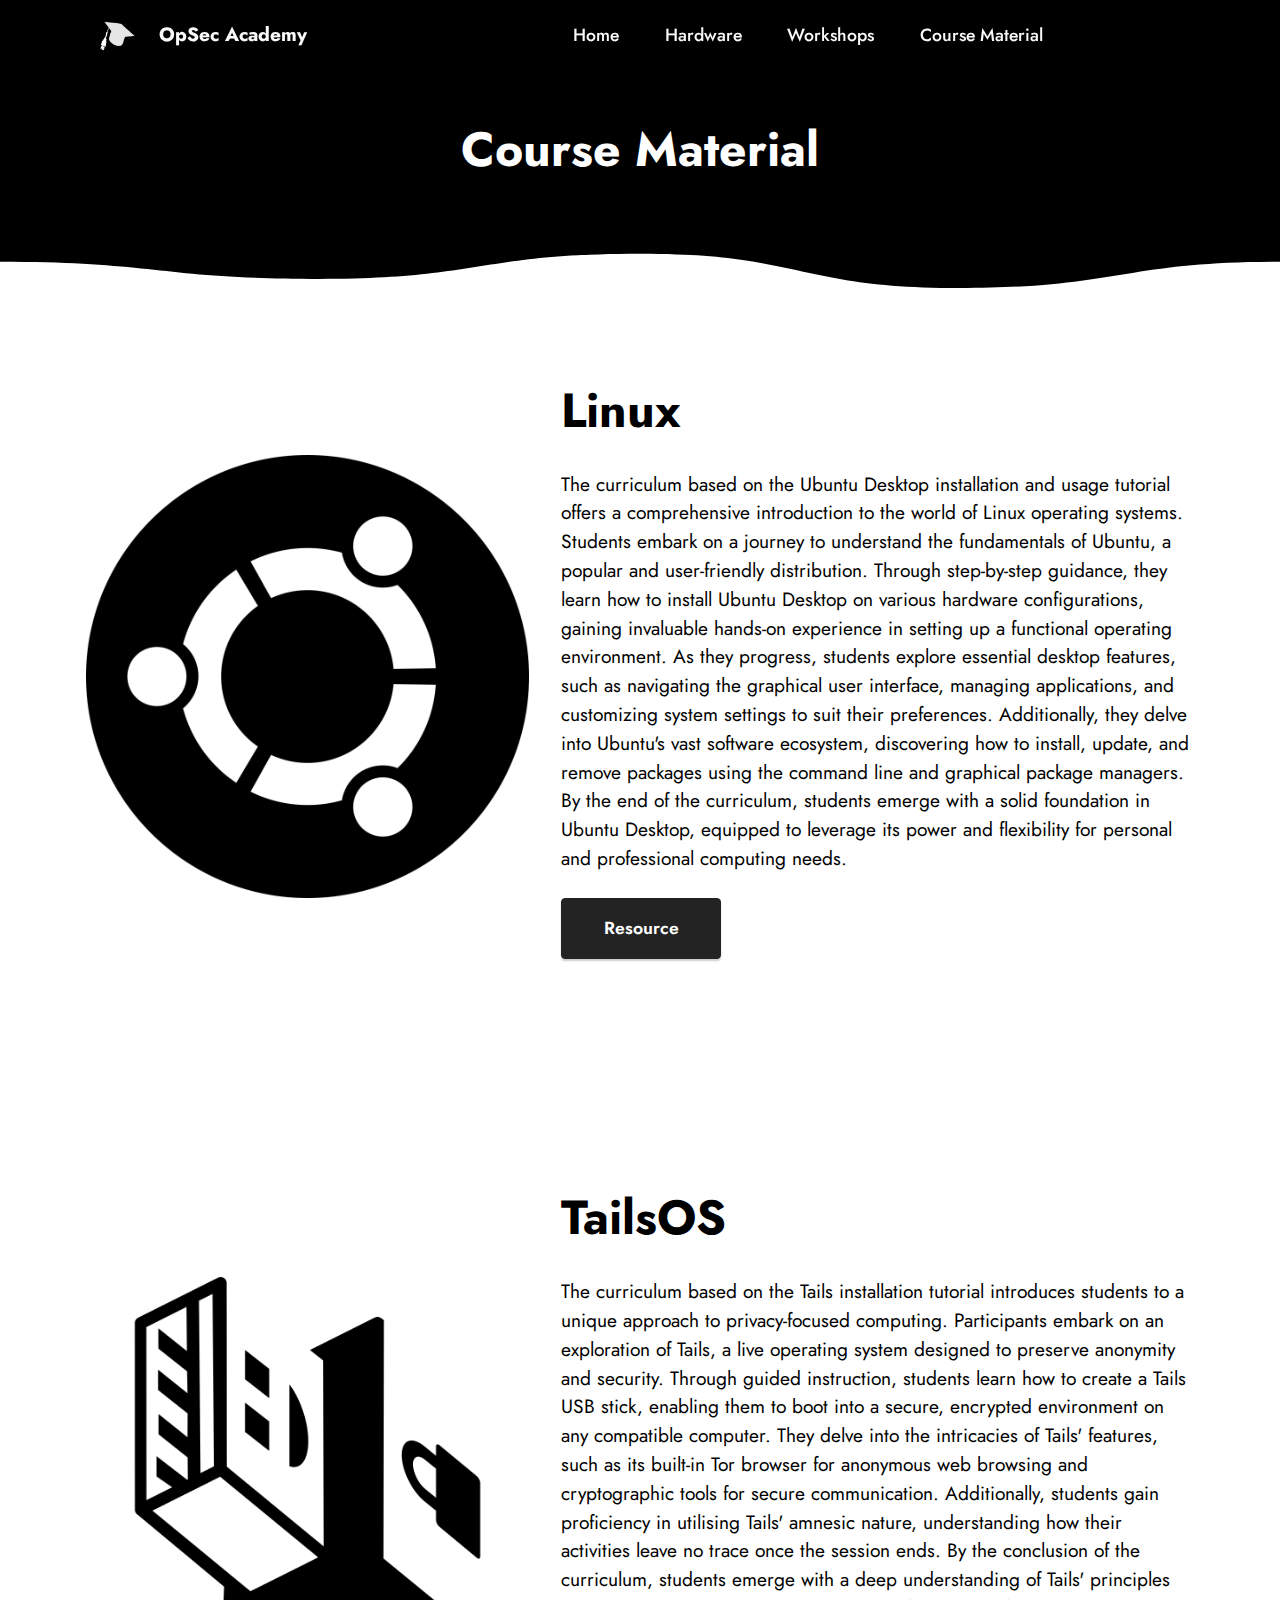
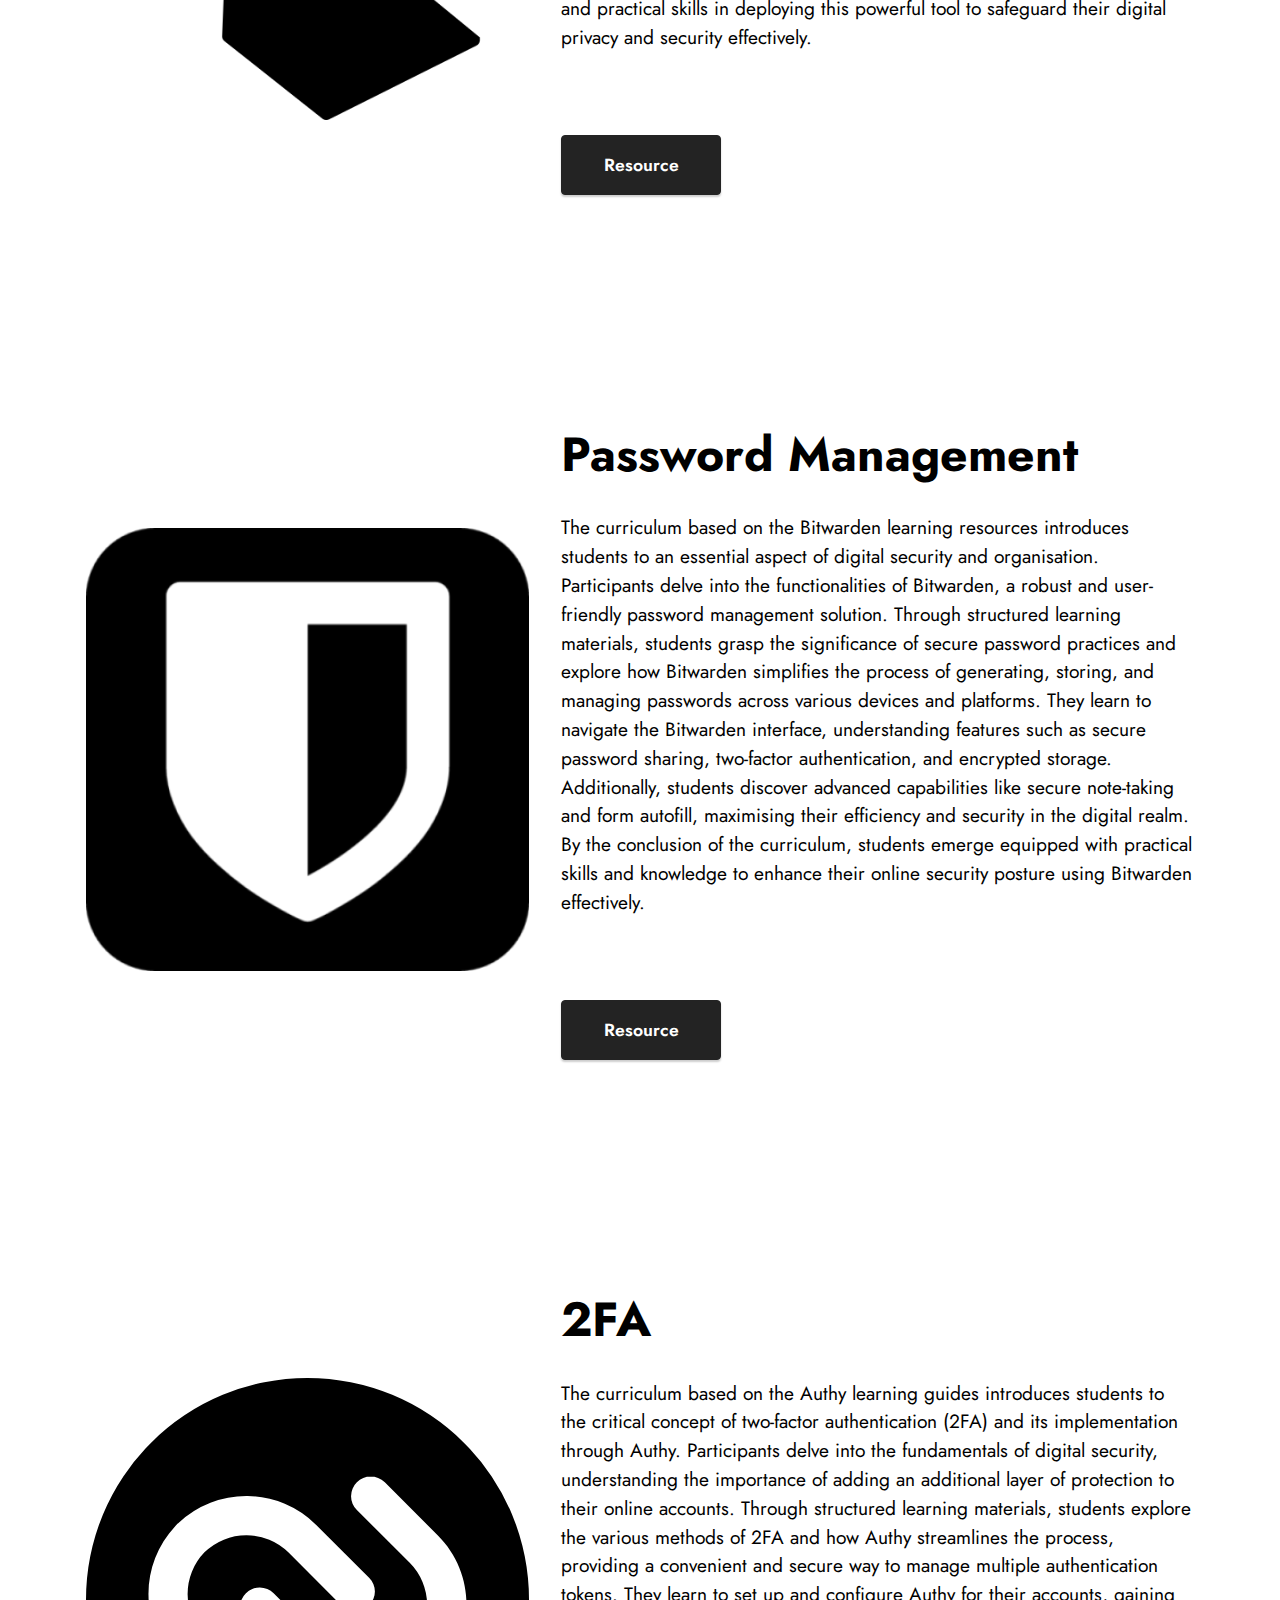
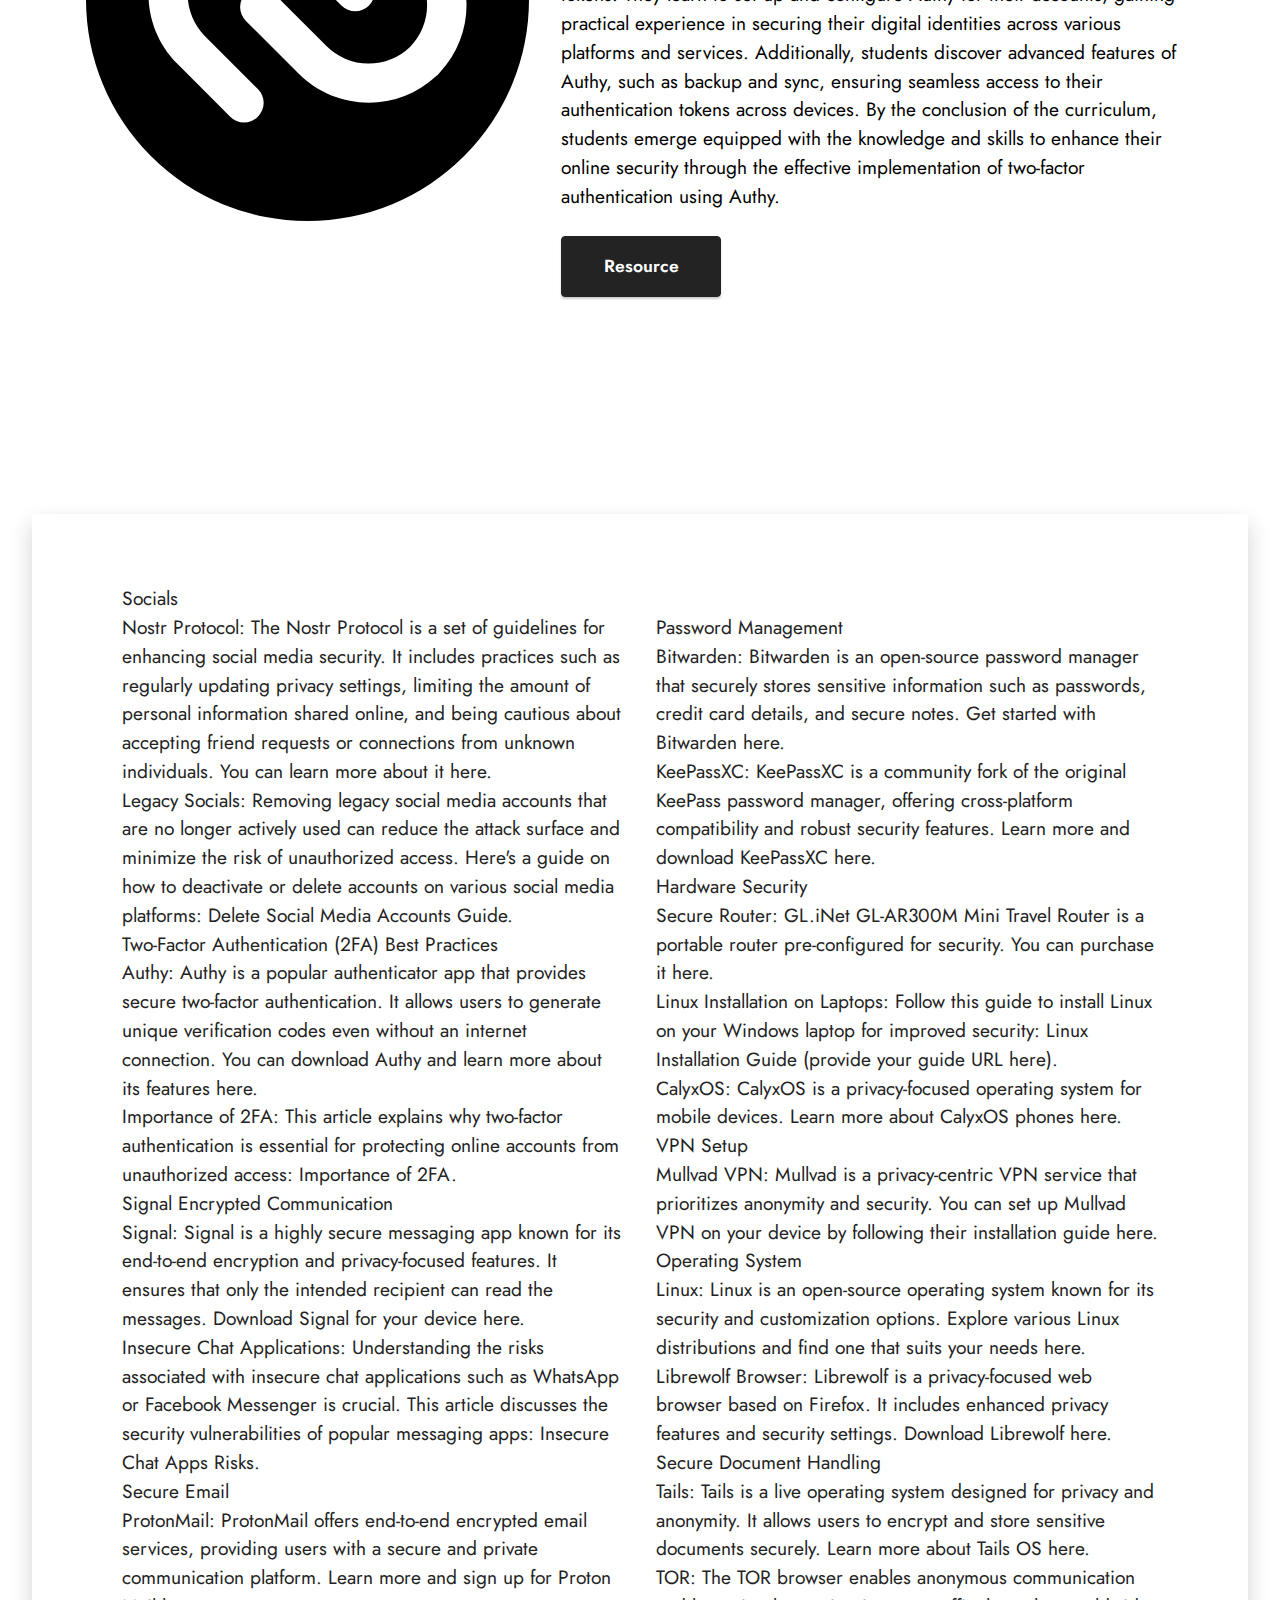
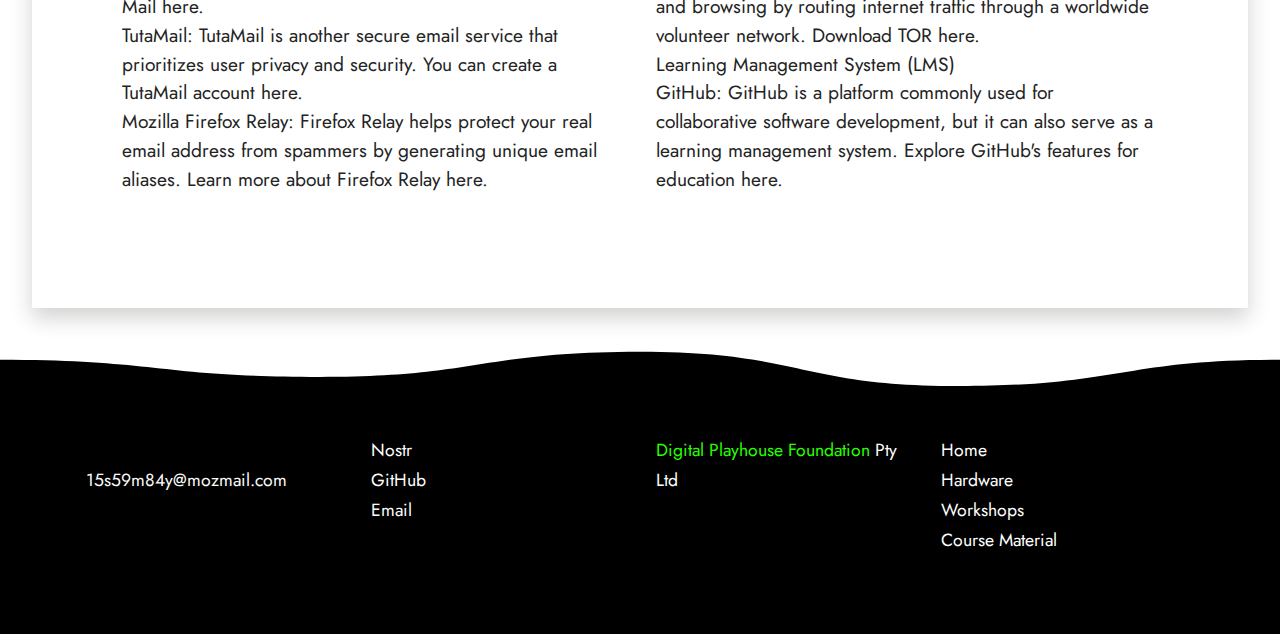
==== commit f5435381: "update" ====
--- a/course.html
+++ b/course.html
@@ -6,7 +6,7 @@
   <meta http-equiv="X-UA-Compatible" content="IE=edge">
   
   <meta name="viewport" content="width=device-width, initial-scale=1, minimum-scale=1">
-  <link rel="shortcut icon" href="assets/images/opsecacademy-96x76.png" type="image/x-icon">
+  <link rel="shortcut icon" href="assets/images/inverte-416x331.png" type="image/x-icon">
   <meta name="description" content="">
   
   
@@ -20,7 +20,7 @@
   <link rel="stylesheet" href="assets/theme/css/style.css">
   <link rel="preload" href="https://fonts.googleapis.com/css?family=Jost:100,200,300,400,500,600,700,800,900,100i,200i,300i,400i,500i,600i,700i,800i,900i&display=swap" as="style" onload="this.onload=null;this.rel='stylesheet'">
   <noscript><link rel="stylesheet" href="https://fonts.googleapis.com/css?family=Jost:100,200,300,400,500,600,700,800,900,100i,200i,300i,400i,500i,600i,700i,800i,900i&display=swap"></noscript>
-  <link rel="preload" as="style" href="assets/mobirise/css/mbr-additional.css?v=bdzkQh"><link rel="stylesheet" href="assets/mobirise/css/mbr-additional.css?v=bdzkQh" type="text/css">
+  <link rel="preload" as="style" href="assets/mobirise/css/mbr-additional.css?v=sKPIcS"><link rel="stylesheet" href="assets/mobirise/css/mbr-additional.css?v=sKPIcS" type="text/css">
 
   
   
@@ -35,10 +35,10 @@
             <div class="navbar-brand">
                 <span class="navbar-logo">
                     <a href="index.html">
-                        <img src="assets/images/opsecacademy-96x76.png" alt="" style="height: 3rem;">
+                        <img src="assets/images/inverte-416x331.png" alt="" style="height: 3rem;">
                     </a>
                 </span>
-                <span class="navbar-caption-wrap"><a class="navbar-caption text-black display-7" href="#">OpSec Academy</a></span>
+                <span class="navbar-caption-wrap"><a class="navbar-caption text-white display-7" href="#">OpSec Academy</a></span>
             </div>
             <button class="navbar-toggler" type="button" data-toggle="collapse" data-bs-toggle="collapse" data-target="#navbarSupportedContent" data-bs-target="#navbarSupportedContent" aria-controls="navbarNavAltMarkup" aria-expanded="false" aria-label="Toggle navigation">
                 <div class="hamburger">
@@ -49,9 +49,9 @@
                 </div>
             </button>
             <div class="collapse navbar-collapse" id="navbarSupportedContent">
-                <ul class="navbar-nav nav-dropdown nav-right" data-app-modern-menu="true"><li class="nav-item"><a class="nav-link link text-black text-primary display-4" href="hardware.html">Home</a></li><li class="nav-item"><a class="nav-link link text-black text-primary display-4" href="hardware.html">Hardware</a></li>
-                    <li class="nav-item"><a class="nav-link link text-black text-primary display-4" href="workshops.html">Workshops</a></li>
-                    <li class="nav-item"><a class="nav-link link text-black text-primary display-4" href="course.html">Course Material</a>
+                <ul class="navbar-nav nav-dropdown nav-right" data-app-modern-menu="true"><li class="nav-item"><a class="nav-link link text-white display-4" href="index.html">Home</a></li><li class="nav-item"><a class="nav-link link text-white display-4" href="hardware.html">Hardware</a></li>
+                    <li class="nav-item"><a class="nav-link link text-white display-4" href="workshops.html">Workshops</a></li>
+                    <li class="nav-item"><a class="nav-link link text-white display-4" href="course.html">Course Material</a>
                     </li></ul>
                 <div class="icons-menu">
                     <a class="iconfont-wrapper" href="#" target="_blank">
@@ -292,7 +292,7 @@
             <div class="col-12 col-md-3 col-lg-3">
                 
                 <ul class="list mbr-fonts-style display-4">
-                    <li class="mbr-text item-wrap">A <a href="https://www.digitalplayhouse.org.au/" class="text-success" target="_blank">Digital Playhouse Foundation</a> initiative Digital Playhouse Pty Ltd and Digital Playhouse Foundation Ltd</li>
+                    <li class="mbr-text item-wrap"><a href="https://www.digitalplayhouse.org.au/" class="text-success" target="_blank">Digital Playhouse Foundation</a>&nbsp;Pty Ltd&nbsp;</li>
                 </ul>
             </div>
             <div class="col-12 col-md-2 col-lg-3">
--- a/assets/mobirise/css/mbr-additional.css
+++ b/assets/mobirise/css/mbr-additional.css
@@ -769,7 +769,7 @@
 }
 .cid-ucalGMJANB .dropdown-menu,
 .cid-ucalGMJANB .navbar.opened {
-  background: #ffffff !important;
+  background: #000000 !important;
 }
 .cid-ucalGMJANB .nav-item:focus,
 .cid-ucalGMJANB .nav-link:focus {
@@ -804,7 +804,7 @@
   transition: all 0.3s;
   border-bottom: 1px solid transparent;
   box-shadow: 0 1px 3px 0 rgba(0, 0, 0, 0.1);
-  background: #ffffff;
+  background: #000000;
 }
 .cid-ucalGMJANB .navbar.opened {
   transition: all 0.3s;
@@ -954,7 +954,7 @@
   padding: 0.667em 1.667em;
 }
 .cid-ucalGMJANB .navbar.navbar-expand-lg .dropdown .dropdown-menu {
-  background: #ffffff;
+  background: #000000;
 }
 .cid-ucalGMJANB .navbar.navbar-expand-lg .dropdown .dropdown-menu .dropdown-submenu {
   margin: 0;
@@ -985,7 +985,7 @@
   width: 30px;
   height: 2px;
   border-right: 5px;
-  background-color: #000000;
+  background-color: #ffffff;
 }
 .cid-ucalGMJANB button.navbar-toggler .hamburger span:nth-child(1) {
   top: 0;
@@ -1465,7 +1465,7 @@
 }
 .cid-ucalGMJANB .dropdown-menu,
 .cid-ucalGMJANB .navbar.opened {
-  background: #ffffff !important;
+  background: #000000 !important;
 }
 .cid-ucalGMJANB .nav-item:focus,
 .cid-ucalGMJANB .nav-link:focus {
@@ -1500,7 +1500,7 @@
   transition: all 0.3s;
   border-bottom: 1px solid transparent;
   box-shadow: 0 1px 3px 0 rgba(0, 0, 0, 0.1);
-  background: #ffffff;
+  background: #000000;
 }
 .cid-ucalGMJANB .navbar.opened {
   transition: all 0.3s;
@@ -1650,7 +1650,7 @@
   padding: 0.667em 1.667em;
 }
 .cid-ucalGMJANB .navbar.navbar-expand-lg .dropdown .dropdown-menu {
-  background: #ffffff;
+  background: #000000;
 }
 .cid-ucalGMJANB .navbar.navbar-expand-lg .dropdown .dropdown-menu .dropdown-submenu {
   margin: 0;
@@ -1681,7 +1681,7 @@
   width: 30px;
   height: 2px;
   border-right: 5px;
-  background-color: #000000;
+  background-color: #ffffff;
 }
 .cid-ucalGMJANB button.navbar-toggler .hamburger span:nth-child(1) {
   top: 0;
@@ -2038,7 +2038,7 @@
 }
 .cid-ucalGMJANB .dropdown-menu,
 .cid-ucalGMJANB .navbar.opened {
-  background: #ffffff !important;
+  background: #000000 !important;
 }
 .cid-ucalGMJANB .nav-item:focus,
 .cid-ucalGMJANB .nav-link:focus {
@@ -2073,7 +2073,7 @@
   transition: all 0.3s;
   border-bottom: 1px solid transparent;
   box-shadow: 0 1px 3px 0 rgba(0, 0, 0, 0.1);
-  background: #ffffff;
+  background: #000000;
 }
 .cid-ucalGMJANB .navbar.opened {
   transition: all 0.3s;
@@ -2223,7 +2223,7 @@
   padding: 0.667em 1.667em;
 }
 .cid-ucalGMJANB .navbar.navbar-expand-lg .dropdown .dropdown-menu {
-  background: #ffffff;
+  background: #000000;
 }
 .cid-ucalGMJANB .navbar.navbar-expand-lg .dropdown .dropdown-menu .dropdown-submenu {
   margin: 0;
@@ -2254,7 +2254,7 @@
   width: 30px;
   height: 2px;
   border-right: 5px;
-  background-color: #000000;
+  background-color: #ffffff;
 }
 .cid-ucalGMJANB button.navbar-toggler .hamburger span:nth-child(1) {
   top: 0;
@@ -2325,75 +2325,63 @@
     left: -1rem;
   }
 }
-.cid-ucfWE7681S {
-  padding-top: 5rem;
-  padding-bottom: 5rem;
-  background-color: #000000;
-}
-.cid-ucfWE7681S .line {
-  background-color: #000000;
-  align: center;
-  height: 2px;
-  margin: 0 auto;
-}
-.cid-ucfWE7681S .mbr-text {
-  color: #ffffff;
-}
-.cid-ucfWBFBRIR {
-  padding-top: 0rem;
-  padding-bottom: 10rem;
-  background-color: #ffffff;
-}
-.cid-ucfWBFBRIR .row {
+.cid-ucgnvrA8L7 {
+  padding-top: 20rem;
+  padding-bottom: 15rem;
+  background-color: #f8f8f8;
+}
+.cid-ucgnvrA8L7 .row {
   flex-direction: row-reverse;
 }
-.cid-ucfWBFBRIR .wave-container {
+.cid-ucgnvrA8L7 .svg-container {
   position: absolute;
-  left: 0;
-  top: -110px;
-  height: 113px;
+  top: 0;
+  width: 100%;
   overflow: hidden;
-  width: 100%;
-}
-.cid-ucfWBFBRIR .svg-top {
-  width: 100%;
+  height: 300px;
+}
+.cid-ucgnvrA8L7 svg {
   position: absolute;
-  left: 0;
-  bottom: 0;
-  height: 50px;
-  transform-origin: bottom;
-  animation: 1.5s ease-in-out infinite alternate svg-wave;
-  fill: #6592e6;
-}
-.cid-ucfWBFBRIR .svg-top .st0 {
-  fill: #ffffff;
+  top: 50px;
+  width: 1700px;
+  right: -80px;
+  transform: scaleX(1) scaleY(1.3) rotate(0deg);
+  animation: 1.5s ease-in-out infinite alternate svg;
+}
+.cid-ucgnvrA8L7 svg path {
+  fill: #000000;
 }
 @media (max-width: 992px) {
-  .cid-ucfWBFBRIR .svg-top {
-    width: 1000px;
-  }
-}
-@keyframes svg-wave {
+  .cid-ucgnvrA8L7 svg {
+    width: 1500px;
+  }
+}
+@media (max-width: 767px) {
+  .cid-ucgnvrA8L7 svg {
+    width: 800px;
+  }
+}
+@keyframes svg {
   from {
-    transform: scaleX(1) scaleY(1.1);
+    transform: scaleX(1.2) scaleY(1.35) rotate(-1deg);
   }
   to {
-    transform: scaleX(1) scaleY(1.6);
-  }
-}
-.cid-ucfWBFBRIR .mbr-section-title {
+    transform: scaleX(1) scaleY(1.3) rotate(0deg);
+  }
+}
+.cid-ucgnvrA8L7 .mbr-section-title {
   color: #000000;
 }
 @media (min-width: 1400px) {
-  .cid-ucfWBFBRIR .col-12 {
+  .cid-ucgnvrA8L7 .col-12 {
     padding: 0 2rem;
   }
-  .cid-ucfWBFBRIR .row {
+  .cid-ucgnvrA8L7 .row {
     margin: 0 -2rem;
   }
 }
-.cid-ucfWBFBRIR .mbr-text,
-.cid-ucfWBFBRIR .mbr-section-btn {
+.cid-ucgnvrA8L7 .mbr-text,
+.cid-ucgnvrA8L7 .mbr-section-btn {
   color: #000000;
 }
 .cid-ucfr13WrS9 {
@@ -2542,7 +2530,7 @@
 }
 .cid-ucalGMJANB .dropdown-menu,
 .cid-ucalGMJANB .navbar.opened {
-  background: #ffffff !important;
+  background: #000000 !important;
 }
 .cid-ucalGMJANB .nav-item:focus,
 .cid-ucalGMJANB .nav-link:focus {
@@ -2577,7 +2565,7 @@
   transition: all 0.3s;
   border-bottom: 1px solid transparent;
   box-shadow: 0 1px 3px 0 rgba(0, 0, 0, 0.1);
-  background: #ffffff;
+  background: #000000;
 }
 .cid-ucalGMJANB .navbar.opened {
   transition: all 0.3s;
@@ -2727,7 +2715,7 @@
   padding: 0.667em 1.667em;
 }
 .cid-ucalGMJANB .navbar.navbar-expand-lg .dropdown .dropdown-menu {
-  background: #ffffff;
+  background: #000000;
 }
 .cid-ucalGMJANB .navbar.navbar-expand-lg .dropdown .dropdown-menu .dropdown-submenu {
   margin: 0;
@@ -2758,7 +2746,7 @@
   width: 30px;
   height: 2px;
   border-right: 5px;
-  background-color: #000000;
+  background-color: #ffffff;
 }
 .cid-ucalGMJANB button.navbar-toggler .hamburger span:nth-child(1) {
   top: 0;
--- a/assets/mobirise/css/mbr-additional.css
+++ b/assets/mobirise/css/mbr-additional.css
@@ -769,7 +769,7 @@
 }
 .cid-ucalGMJANB .dropdown-menu,
 .cid-ucalGMJANB .navbar.opened {
-  background: #ffffff !important;
+  background: #000000 !important;
 }
 .cid-ucalGMJANB .nav-item:focus,
 .cid-ucalGMJANB .nav-link:focus {
@@ -804,7 +804,7 @@
   transition: all 0.3s;
   border-bottom: 1px solid transparent;
   box-shadow: 0 1px 3px 0 rgba(0, 0, 0, 0.1);
-  background: #ffffff;
+  background: #000000;
 }
 .cid-ucalGMJANB .navbar.opened {
   transition: all 0.3s;
@@ -954,7 +954,7 @@
   padding: 0.667em 1.667em;
 }
 .cid-ucalGMJANB .navbar.navbar-expand-lg .dropdown .dropdown-menu {
-  background: #ffffff;
+  background: #000000;
 }
 .cid-ucalGMJANB .navbar.navbar-expand-lg .dropdown .dropdown-menu .dropdown-submenu {
   margin: 0;
@@ -985,7 +985,7 @@
   width: 30px;
   height: 2px;
   border-right: 5px;
-  background-color: #000000;
+  background-color: #ffffff;
 }
 .cid-ucalGMJANB button.navbar-toggler .hamburger span:nth-child(1) {
   top: 0;
@@ -1465,7 +1465,7 @@
 }
 .cid-ucalGMJANB .dropdown-menu,
 .cid-ucalGMJANB .navbar.opened {
-  background: #ffffff !important;
+  background: #000000 !important;
 }
 .cid-ucalGMJANB .nav-item:focus,
 .cid-ucalGMJANB .nav-link:focus {
@@ -1500,7 +1500,7 @@
   transition: all 0.3s;
   border-bottom: 1px solid transparent;
   box-shadow: 0 1px 3px 0 rgba(0, 0, 0, 0.1);
-  background: #ffffff;
+  background: #000000;
 }
 .cid-ucalGMJANB .navbar.opened {
   transition: all 0.3s;
@@ -1650,7 +1650,7 @@
   padding: 0.667em 1.667em;
 }
 .cid-ucalGMJANB .navbar.navbar-expand-lg .dropdown .dropdown-menu {
-  background: #ffffff;
+  background: #000000;
 }
 .cid-ucalGMJANB .navbar.navbar-expand-lg .dropdown .dropdown-menu .dropdown-submenu {
   margin: 0;
@@ -1681,7 +1681,7 @@
   width: 30px;
   height: 2px;
   border-right: 5px;
-  background-color: #000000;
+  background-color: #ffffff;
 }
 .cid-ucalGMJANB button.navbar-toggler .hamburger span:nth-child(1) {
   top: 0;
@@ -2038,7 +2038,7 @@
 }
 .cid-ucalGMJANB .dropdown-menu,
 .cid-ucalGMJANB .navbar.opened {
-  background: #ffffff !important;
+  background: #000000 !important;
 }
 .cid-ucalGMJANB .nav-item:focus,
 .cid-ucalGMJANB .nav-link:focus {
@@ -2073,7 +2073,7 @@
   transition: all 0.3s;
   border-bottom: 1px solid transparent;
   box-shadow: 0 1px 3px 0 rgba(0, 0, 0, 0.1);
-  background: #ffffff;
+  background: #000000;
 }
 .cid-ucalGMJANB .navbar.opened {
   transition: all 0.3s;
@@ -2223,7 +2223,7 @@
   padding: 0.667em 1.667em;
 }
 .cid-ucalGMJANB .navbar.navbar-expand-lg .dropdown .dropdown-menu {
-  background: #ffffff;
+  background: #000000;
 }
 .cid-ucalGMJANB .navbar.navbar-expand-lg .dropdown .dropdown-menu .dropdown-submenu {
   margin: 0;
@@ -2254,7 +2254,7 @@
   width: 30px;
   height: 2px;
   border-right: 5px;
-  background-color: #000000;
+  background-color: #ffffff;
 }
 .cid-ucalGMJANB button.navbar-toggler .hamburger span:nth-child(1) {
   top: 0;
@@ -2325,75 +2325,63 @@
     left: -1rem;
   }
 }
-.cid-ucfWE7681S {
-  padding-top: 5rem;
-  padding-bottom: 5rem;
-  background-color: #000000;
-}
-.cid-ucfWE7681S .line {
-  background-color: #000000;
-  align: center;
-  height: 2px;
-  margin: 0 auto;
-}
-.cid-ucfWE7681S .mbr-text {
-  color: #ffffff;
-}
-.cid-ucfWBFBRIR {
-  padding-top: 0rem;
-  padding-bottom: 10rem;
-  background-color: #ffffff;
-}
-.cid-ucfWBFBRIR .row {
+.cid-ucgnvrA8L7 {
+  padding-top: 20rem;
+  padding-bottom: 15rem;
+  background-color: #f8f8f8;
+}
+.cid-ucgnvrA8L7 .row {
   flex-direction: row-reverse;
 }
-.cid-ucfWBFBRIR .wave-container {
+.cid-ucgnvrA8L7 .svg-container {
   position: absolute;
-  left: 0;
-  top: -110px;
-  height: 113px;
+  top: 0;
+  width: 100%;
   overflow: hidden;
-  width: 100%;
-}
-.cid-ucfWBFBRIR .svg-top {
-  width: 100%;
+  height: 300px;
+}
+.cid-ucgnvrA8L7 svg {
   position: absolute;
-  left: 0;
-  bottom: 0;
-  height: 50px;
-  transform-origin: bottom;
-  animation: 1.5s ease-in-out infinite alternate svg-wave;
-  fill: #6592e6;
-}
-.cid-ucfWBFBRIR .svg-top .st0 {
-  fill: #ffffff;
+  top: 50px;
+  width: 1700px;
+  right: -80px;
+  transform: scaleX(1) scaleY(1.3) rotate(0deg);
+  animation: 1.5s ease-in-out infinite alternate svg;
+}
+.cid-ucgnvrA8L7 svg path {
+  fill: #000000;
 }
 @media (max-width: 992px) {
-  .cid-ucfWBFBRIR .svg-top {
-    width: 1000px;
-  }
-}
-@keyframes svg-wave {
+  .cid-ucgnvrA8L7 svg {
+    width: 1500px;
+  }
+}
+@media (max-width: 767px) {
+  .cid-ucgnvrA8L7 svg {
+    width: 800px;
+  }
+}
+@keyframes svg {
   from {
-    transform: scaleX(1) scaleY(1.1);
+    transform: scaleX(1.2) scaleY(1.35) rotate(-1deg);
   }
   to {
-    transform: scaleX(1) scaleY(1.6);
-  }
-}
-.cid-ucfWBFBRIR .mbr-section-title {
+    transform: scaleX(1) scaleY(1.3) rotate(0deg);
+  }
+}
+.cid-ucgnvrA8L7 .mbr-section-title {
   color: #000000;
 }
 @media (min-width: 1400px) {
-  .cid-ucfWBFBRIR .col-12 {
+  .cid-ucgnvrA8L7 .col-12 {
     padding: 0 2rem;
   }
-  .cid-ucfWBFBRIR .row {
+  .cid-ucgnvrA8L7 .row {
     margin: 0 -2rem;
   }
 }
-.cid-ucfWBFBRIR .mbr-text,
-.cid-ucfWBFBRIR .mbr-section-btn {
+.cid-ucgnvrA8L7 .mbr-text,
+.cid-ucgnvrA8L7 .mbr-section-btn {
   color: #000000;
 }
 .cid-ucfr13WrS9 {
@@ -2542,7 +2530,7 @@
 }
 .cid-ucalGMJANB .dropdown-menu,
 .cid-ucalGMJANB .navbar.opened {
-  background: #ffffff !important;
+  background: #000000 !important;
 }
 .cid-ucalGMJANB .nav-item:focus,
 .cid-ucalGMJANB .nav-link:focus {
@@ -2577,7 +2565,7 @@
   transition: all 0.3s;
   border-bottom: 1px solid transparent;
   box-shadow: 0 1px 3px 0 rgba(0, 0, 0, 0.1);
-  background: #ffffff;
+  background: #000000;
 }
 .cid-ucalGMJANB .navbar.opened {
   transition: all 0.3s;
@@ -2727,7 +2715,7 @@
   padding: 0.667em 1.667em;
 }
 .cid-ucalGMJANB .navbar.navbar-expand-lg .dropdown .dropdown-menu {
-  background: #ffffff;
+  background: #000000;
 }
 .cid-ucalGMJANB .navbar.navbar-expand-lg .dropdown .dropdown-menu .dropdown-submenu {
   margin: 0;
@@ -2758,7 +2746,7 @@
   width: 30px;
   height: 2px;
   border-right: 5px;
-  background-color: #000000;
+  background-color: #ffffff;
 }
 .cid-ucalGMJANB button.navbar-toggler .hamburger span:nth-child(1) {
   top: 0;
